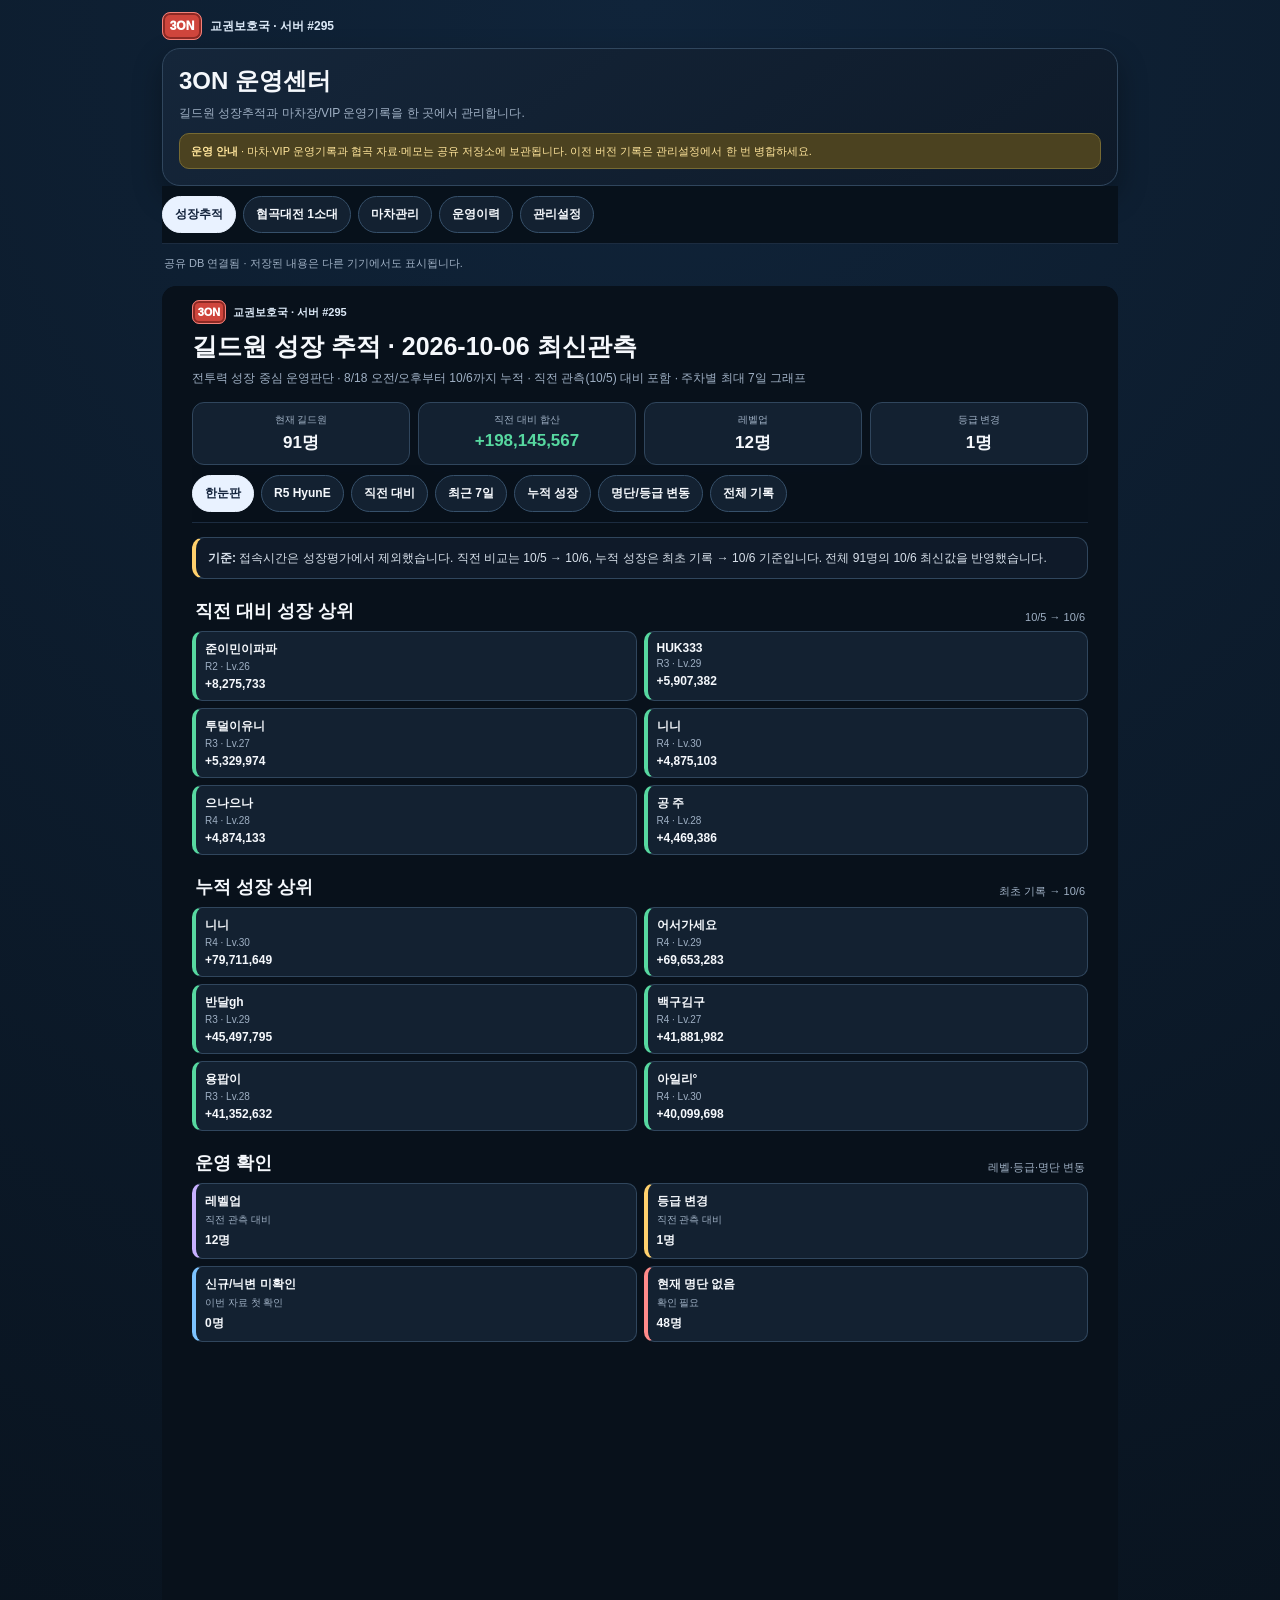
==== index_2026-10-07.html @ 5c61237a "Prepare 2026-10-07 growth update and carriage UI fixes" ====
<!doctype html>
<html lang="ko">
<head>
<meta charset="utf-8">
<meta name="viewport" content="width=device-width,initial-scale=1,viewport-fit=cover">
<title>#295서버 3ON 교권보호국 · 3ON 운영센터</title>
<style>
:root{--bg:#08111b;--panel:#132131;--panel2:#1b2c3f;--line:#30465d;--text:#f5f8fc;--muted:#9fb0c4;--green:#57d8a0;--blue:#7cc3ff;--red:#ff8a8a;--yellow:#ffd06d;--purple:#c7b0ff;--orange:#ffad66}
*{box-sizing:border-box}html{scroll-behavior:smooth}body{margin:0;background:radial-gradient(circle at top,#10243a 0,#08111b 42%,#06101a 100%);color:var(--text);font-family:-apple-system,BlinkMacSystemFont,"Noto Sans KR","Malgun Gothic",sans-serif}button,input,select,textarea{font:inherit}.wrap{max-width:980px;margin:0 auto;padding:12px 12px 80px}.brand{display:flex;align-items:center;gap:8px;color:#dce9f7;font-size:12px;margin-bottom:8px}.logo{display:grid;place-items:center;width:40px;height:28px;border-radius:8px;background:#cf453c;border:1px solid #f38179;box-shadow:inset 0 0 0 2px #8d2924;color:#fff;font-weight:1000}.hero{border:1px solid var(--line);background:linear-gradient(145deg,#15263a,#0e1a29);border-radius:18px;padding:16px;box-shadow:0 12px 30px #0005}.hero h1{margin:0;font-size:24px}.hero p{margin:7px 0 0;color:var(--muted);font-size:12px;line-height:1.55}.proto{margin-top:10px;background:#4b4220;color:#ffe59b;border:1px solid #766a33;border-radius:10px;padding:9px 11px;font-size:11px;line-height:1.5}.tabs{position:sticky;top:0;z-index:30;display:flex;gap:7px;overflow:auto;padding:10px 0;background:rgba(8,17,27,.95);backdrop-filter:blur(8px);border-bottom:1px solid #1c2c40}.tabs button{flex:0 0 auto;border:1px solid #36506a;background:var(--panel);color:var(--text);border-radius:999px;padding:9px 12px;font-weight:900;font-size:12px}.tabs button.active{background:#e9f2ff;color:#102039;border-color:#e9f2ff}.page{display:none}.page.active{display:block}.kpis{display:grid;grid-template-columns:repeat(4,1fr);gap:8px;margin:14px 0}.kpi{background:var(--panel);border:1px solid var(--line);border-radius:13px;padding:11px;text-align:center}.kpi span{display:block;color:var(--muted);font-size:10px}.kpi b{display:block;margin-top:4px;font-size:17px}.card{background:var(--panel);border:1px solid var(--line);border-radius:14px;padding:13px;margin:10px 0}.card h2,.card h3{margin:0}.card h2{font-size:18px}.card h3{font-size:14px}.sub{color:var(--muted);font-size:11px;margin-top:5px;line-height:1.5}.split{display:grid;grid-template-columns:1.2fr .8fr;gap:10px}.today{border-color:#5e7690;background:linear-gradient(145deg,#172a40,#101c2a)}.today-grid{display:grid;grid-template-columns:1fr 1fr;gap:8px;margin-top:12px}.today-box{background:#0e1927;border:1px solid #294158;border-radius:12px;padding:11px}.today-box span{display:block;color:var(--muted);font-size:10px}.today-box b{display:block;margin-top:4px;font-size:18px}.nextline{margin-top:10px;color:#cfe1f4;font-size:12px}.week-head{display:flex;justify-content:space-between;gap:8px;align-items:center}.week-head button,.smallbtn{border:1px solid #3b5874;background:#112234;color:#dceafa;border-radius:9px;padding:7px 9px;font-size:11px;font-weight:800}.days{display:grid;grid-template-columns:repeat(7,1fr);gap:6px;margin-top:10px}.day{background:#101c2a;border:1px solid #294158;border-radius:10px;padding:8px 4px;text-align:center;min-height:70px}.day .dow{font-size:10px;color:var(--muted)}.day .date{font-size:11px;font-weight:900;margin-top:3px}.day .state{font-size:9px;margin-top:7px;line-height:1.35}.day.done{border-color:#2c6a52;background:#11271f}.day.todaymark{outline:2px solid #5e8ab4}.day.missing{border-color:#6a5b2c}.pill{display:inline-block;border-radius:999px;padding:4px 7px;font-size:9px;font-weight:900;background:#28415b;color:#cde6ff}.pill.good{background:#17362a;color:#8ef0c1}.pill.warn{background:#4b4220;color:#ffe59b}.pill.bad{background:#432023;color:#ffaeae}.formgrid{display:grid;grid-template-columns:repeat(2,1fr);gap:8px;margin-top:11px}.field{display:grid;gap:5px}.field label{font-size:10px;color:var(--muted)}.field input,.field select,.field textarea{width:100%;background:#0e1927;border:1px solid #35506a;color:var(--text);border-radius:9px;padding:9px 10px;outline:none}.field textarea{min-height:76px;resize:vertical}.full{grid-column:1/-1}.modebar{display:flex;gap:7px;flex-wrap:wrap}.modebar button{border:1px solid #3b5874;background:#112234;color:#dceafa;border-radius:999px;padding:8px 10px;font-size:11px;font-weight:800}.modebar button.active{background:#dbeeff;color:#0d2136;border-color:#dbeeff}.preview{background:#0f1a29;border:1px solid var(--line);border-radius:11px;padding:10px;margin-top:10px;font-size:11px;line-height:1.6}.actions{display:flex;gap:7px;flex-wrap:wrap;margin-top:10px}.btn{border:0;border-radius:10px;padding:10px 12px;font-weight:900;font-size:12px;cursor:pointer}.btn.primary{background:#dbeeff;color:#0d2136}.btn.green{background:#2f795d;color:#fff}.btn.warn{background:#795f2f;color:#fff}.btn.danger{background:#7d3737;color:#fff}.btn.ghost{background:#182b3d;color:#dceafa;border:1px solid #35506a}.rotations{display:grid;grid-template-columns:1fr 1fr;gap:10px}.route{display:flex;gap:6px;flex-wrap:wrap;margin-top:9px}.route span{background:#1a2c40;border:1px solid #35506a;border-radius:999px;padding:6px 8px;font-size:10px}.route span.now{background:#dbeeff;color:#0d2136;border-color:#dbeeff;font-weight:900}.route span.insert{border-style:dashed;color:#ffe4a8}.toolbar{display:grid;grid-template-columns:1fr 150px;gap:8px;margin:10px 0}.toolbar input,.toolbar select{width:100%;background:var(--panel);border:1px solid #3b5874;color:var(--text);border-radius:10px;padding:10px 11px;outline:none}.member-list{display:grid;grid-template-columns:repeat(2,1fr);gap:8px}.member{background:var(--panel);border:1px solid var(--line);border-radius:12px;padding:10px;cursor:pointer}.member:hover{border-color:#5a7999}.member-top{display:flex;justify-content:space-between;gap:6px}.member strong{font-size:13px}.member .meta{color:var(--muted);font-size:10px;margin-top:3px}.member .power{font-size:12px;margin-top:7px}.delta.pos{color:var(--green)}.delta.neg{color:var(--red)}.delta.zero{color:var(--yellow)}table{width:100%;border-collapse:collapse;font-size:11px}th,td{padding:9px 7px;border-bottom:1px solid #263c52;text-align:left;vertical-align:top}th{color:#aebfd0;font-size:10px;position:sticky;top:48px;background:#132131}.scroll{overflow:auto}.status-empty{text-align:center;color:var(--muted);padding:26px 10px;font-size:11px}.person-card{display:none}.person-card.show{display:block}.danger-zone{border-color:#6b3b3b}.notice{background:#0f1a29;border-left:4px solid var(--blue);border-radius:10px;padding:10px 12px;font-size:11px;line-height:1.55;color:#d8e1eb}.modal{position:fixed;inset:0;background:#02060bd9;display:none;align-items:center;justify-content:center;padding:16px;z-index:100}.modal.show{display:flex}.modal-card{width:min(520px,100%);background:#132131;border:1px solid #45627d;border-radius:16px;padding:15px;max-height:85vh;overflow:auto}.modal h3{margin:0}.vipresults{display:grid;gap:6px;margin-top:8px}.viprow{display:flex;justify-content:space-between;align-items:center;gap:8px;background:#0e1927;border:1px solid #2d445c;border-radius:10px;padding:8px}.viprow b{font-size:12px}.viprow span{font-size:10px;color:var(--muted)}.login{position:fixed;inset:0;background:#07101be8;display:flex;align-items:center;justify-content:center;padding:16px;z-index:200}.login.hide{display:none}.login-card{width:min(430px,100%);background:#132131;border:1px solid #46637e;border-radius:18px;padding:18px;box-shadow:0 20px 60px #0008}.login-card h2{margin:0 0 6px}.login-card p{margin:0 0 12px;color:var(--muted);font-size:11px;line-height:1.5}.login-card input{width:100%;background:#0e1927;border:1px solid #35506a;color:#fff;border-radius:10px;padding:11px}.loginerr{color:#ff9e9e;font-size:10px;min-height:16px;margin-top:6px}
@media(max-width:700px){.split,.rotations{grid-template-columns:1fr}.split{width:100%;min-width:0}.split>.card{width:100%;min-width:0;max-width:100%}.kpis{grid-template-columns:repeat(2,1fr)}.today-grid,.formgrid{grid-template-columns:1fr}.full{grid-column:auto}.days{width:100%;max-width:100%;min-width:0;grid-template-columns:repeat(7,64px);overflow-x:auto;overflow-y:hidden;-webkit-overflow-scrolling:touch}.member-list{grid-template-columns:1fr}.toolbar{grid-template-columns:1fr}.hero h1{font-size:21px}th{top:48px}}

/* 운영이력 모바일 가독성 개선 */
#history .history-scroll{overflow-x:auto;-webkit-overflow-scrolling:touch;width:100%;}
#history .history-table{min-width:760px;table-layout:auto;}
#history .history-table th,#history .history-table td{white-space:normal;word-break:keep-all;overflow-wrap:anywhere;}
#history .history-table th:nth-child(1){min-width:92px}
#history .history-table th:nth-child(2){min-width:92px}
#history .history-table th:nth-child(3){min-width:74px}
#history .history-table th:nth-child(4){min-width:90px}
#history .history-table th:nth-child(5),#history .history-table th:nth-child(6){min-width:145px}
#history .history-table th:nth-child(7){min-width:90px}
#history .history-table th:nth-child(8){min-width:58px}
@media (max-width:1000px){
  #history .week-head{display:grid;grid-template-columns:1fr;align-items:stretch;}
  #history .week-head select{width:100%;margin-top:10px;}
  #history .history-scroll{overflow:visible;}
  #history .history-table{min-width:0;width:100%;display:block;}
  #history .history-table thead{display:none;}
  #history .history-table tbody{display:grid;gap:10px;}
  #history .history-table tr{display:block;background:#0e1927;border:1px solid #294158;border-radius:12px;padding:10px 11px;box-shadow:0 4px 14px #0002;}
  #history .history-table td{display:grid;grid-template-columns:118px minmax(0,1fr);gap:10px;width:100%;min-width:0;padding:7px 0;border:0;border-bottom:1px solid #20364b;font-size:11px;line-height:1.5;white-space:normal;word-break:break-word;overflow-wrap:anywhere;}
  #history .history-table td>*{min-width:0;max-width:100%;}
  #history .history-table td:last-child{border-bottom:0;padding-bottom:0;}
  #history .history-table td::before{content:attr(data-label);color:#8fa6bb;font-size:10px;font-weight:800;}
  #history .history-table td[data-label=""]::before{display:none;}
  #history .history-table td[data-label=""]{display:flex;justify-content:flex-end;padding-top:9px;}
  #history .history-table .status-empty{display:block!important;text-align:center;padding:22px 8px;border:0;}
  #history .history-table .status-empty::before{display:none;}
  #history .history-table .smallbtn{min-width:64px;}
  #history .card{overflow:hidden;}
  #history .history-scroll{max-width:100%;}
  #history .history-table tbody,#history .history-table tr,#history .history-table td{max-width:100%;}
}
@media (max-width:430px){
  #history .history-table tr{padding:9px 10px;}
  #history .history-table td{grid-template-columns:94px minmax(0,1fr);gap:8px;font-size:10.5px;}
  #history .history-table td::before{font-size:9.5px;}
}

</style>

<style>
.growth-frame-wrap{width:100%;margin-top:8px;overflow:hidden;border-radius:14px}
#growthFrame{display:block;width:100%;height:1200px;border:0;background:#08111b;border-radius:14px}
.login-actions{display:grid;grid-template-columns:1fr 1fr;gap:8px;margin-top:10px}
@media (max-width:560px){
  .growth-frame-wrap{border-radius:0}
  #growthFrame{border-radius:0}
}
</style>


<style>
.viprow .vip-count{
  flex:0 0 auto;
  min-width:64px;
  text-align:center;
  border-radius:999px;
  padding:6px 8px;
  background:#2a3f55;
  border:1px solid #45617b;
  color:#eef6ff;
  font-size:11px;
  font-weight:1000;
}
.viprow .vip-count.zero{
  background:#17362a;
  border-color:#2d6b52;
  color:#9ff1c6;
}
.viprow .vip-main{min-width:0;flex:1}
.viprow .vip-actions{display:flex;align-items:center;gap:7px;flex:0 0 auto}
</style>


<style>
#exitToast{position:fixed;left:50%;bottom:28px;transform:translate(-50%,18px);z-index:9999;max-width:min(92vw,520px);padding:12px 16px;border-radius:12px;background:rgba(20,31,45,.96);border:1px solid #55718c;color:#fff;font-size:13px;font-weight:800;line-height:1.45;text-align:center;box-shadow:0 12px 38px #0008;opacity:0;pointer-events:none;transition:opacity .16s ease,transform .16s ease}
#exitToast.show{opacity:1;transform:translate(-50%,0)}
</style>
<style>.split{grid-template-columns:minmax(0,1fr)}.split>.card{min-width:0;width:100%}.field{min-width:0}.vip-main b{overflow-wrap:anywhere}.viprow{min-width:0}.day .state{overflow-wrap:anywhere}</style><style>#appNotice{display:none;position:fixed;left:50%;bottom:20px;transform:translateX(-50%);width:min(92vw,520px);z-index:250;background:#172a40;box-shadow:0 8px 30px #0009}#appNotice.show{display:block}#appNotice .actions{justify-content:flex-end}#confirmModal{z-index:240}#confirmMessage{white-space:pre-wrap;overflow-wrap:anywhere;line-height:1.6}</style><style>#canyon [hidden],#canyonDataModal [hidden]{display:none!important}
.canyon-toolbar{max-width:300px;margin:16px 0}.canyon-line{display:grid;grid-template-columns:58px minmax(0,1fr) 125px 55px;gap:10px;align-items:center;min-width:0}.canyon-head{color:var(--muted);font-size:11px;padding:10px}.canyon-entry{background:#0e1927;border:1px solid #294158;border-radius:11px;margin:7px 0;overflow:hidden}.canyon-entry .canyon-line{padding:12px 10px;font-size:13px}.canyon-rank{font-size:11px;font-weight:800;white-space:nowrap}.canyon-name{font-weight:900;overflow-wrap:anywhere;line-height:1.4}.canyon-power{text-align:right;font-variant-numeric:tabular-nums;white-space:nowrap;font-weight:800}.canyon-head span:nth-child(3){text-align:right}.canyon-memo{padding:10px 12px;border-top:1px solid #294158;color:#d8e1eb;white-space:pre-wrap;overflow-wrap:anywhere;font-size:12px;line-height:1.6}.canyon-empty{padding:35px 12px;text-align:center;color:var(--muted);line-height:1.8;font-size:13px}.canyon-entry .smallbtn{min-height:36px;padding:7px 8px}.canyon-gold{color:#ffd06d}.canyon-silver{color:#d4dfec}.canyon-bronze{color:#d8ad86}#canyon>details summary{font-size:13px;font-weight:800;cursor:pointer}#canyonMemoModal,#canyonDataModal{z-index:180}#canyonMemoInput{max-height:45vh}#canyonWarning{margin:10px 0}
@media(max-width:430px){.canyon-line{grid-template-columns:36px minmax(0,1fr) 98px 44px;gap:6px}.canyon-entry .canyon-line{padding:10px 7px;font-size:11px}.canyon-head{padding:8px 7px;font-size:10px}.canyon-rank{font-size:10px}.canyon-entry .smallbtn{font-size:10px;padding:6px}.canyon-memo{font-size:11px}.canyon-rank .medal{display:none}}
</style></head>
<body>
<div class="login hide" id="loginGate">
  <div class="login-card">
    <div class="brand"><span class="logo">3ON</span><b>관리설정</b></div>
    <h2>관리자 확인</h2>
    <p>기존 관리자 비밀번호를 입력하세요</p>
    <input id="pw" type="password" placeholder="비밀번호">
    <div class="loginerr" id="loginerr"></div>
    <div class="login-actions">
      <button class="btn primary" id="loginBtn">관리설정 열기</button>
      <button class="btn ghost" id="loginCancel">취소</button>
    </div>
  </div>
</div>
<div id="exitToast" role="status" aria-live="polite">마지막 페이지 입니다. 한번 더 취소버튼을 누르면 종료됩니다</div>
<div class="wrap">
<div class="brand"><span class="logo">3ON</span><b>교권보호국 · 서버 #295</b></div>
<div class="hero"><h1>3ON 운영센터</h1><p>길드원 성장추적과 마차장/VIP 운영기록을 한 곳에서 관리합니다.</p><div class="proto"><b>운영 안내</b> · 마차·VIP 운영기록과 협곡 자료·메모는 공유 저장소에 보관됩니다. 이전 버전 기록은 관리설정에서 한 번 병합하세요.</div></div>
<div class="tabs"><button class="active" data-tab="growth">성장추적</button><button data-tab="canyon">협곡대전 1소대</button><button data-tab="carriage">마차관리</button><button data-tab="history">운영이력</button><button data-tab="settings">관리설정</button></div>
<section class="page" id="carriage">
<div class="kpis" id="mainKpis"></div>
<div class="split">
  <div class="card today"><h2>오늘의 마차 운영</h2><div class="sub" id="todaySub"></div><div class="today-grid"><div class="today-box next-leader-box"><span>추천 마차장</span><b id="recommendedLeader">-</b></div><div class="today-box"><span>오늘 VIP</span><b id="todayVip">미지정</b></div></div><div class="nextline" id="nextLine"></div></div>
  <div class="card"><div class="week-head"><div><h3>이번 주 7회 현황</h3><div class="sub" id="weekRange"></div></div><span class="pill" id="weekCount">0 / 7</span></div><div class="days" id="weekDays"></div></div>
</div>
<div class="card"><h2>마차 운행 등록</h2><div class="sub">기본 로테이션은 지정 순서대로 진행하며, 중간투입은 기본 순번을 넘기지 않습니다.</div><div class="modebar" style="margin-top:10px"><button class="active" data-mode="base">기본 로테이션</button><button data-mode="insert">중간 투입</button></div><div class="formgrid"><div class="field"><label>운행일</label><input id="runDate" type="date"></div><div class="field"><label>마차장</label><select id="leaderSelect"></select></div><div class="field"><label>VIP 탑승객</label><input id="vipDisplay" readonly placeholder="VIP를 선택하세요"></div><div class="field"><label>&nbsp;</label><button class="btn ghost" id="pickVipBtn">길드원에서 VIP 선택</button></div><div class="field full"><label>비고</label><textarea id="memo" placeholder="필요할 때만 작성"></textarea></div></div><div class="preview" id="savePreview"></div><div class="actions"><button class="btn green" id="saveRun">운행 완료 저장</button><button class="btn ghost" id="clearForm">입력 초기화</button></div></div>
<div class="rotations"><div class="card"><h3>기본 로테이션</h3><div class="sub">주차가 바뀌어도 기본 순서는 계속 이어집니다.</div><div class="route" id="baseRoute"></div></div><div class="card"><h3>중간투입 후보</h3><div class="sub">필요할 때 기본 순번 사이에 넣어 사용합니다.</div><div class="route" id="insertRoute"></div></div></div>
<div class="card person-card" id="selectedMemberCard"></div>
</section>
<section class="page" id="canyon">
  <div class="card">
    <h2>협곡대전 1소대</h2>
    <div class="sub">목요일 1소대 자료의 투력으로 순위를 표시합니다. 메모는 주차가 바뀌어도 유지됩니다.</div>
    <div class="canyon-toolbar field"><label for="canyonWeek">목요일 자료</label><select id="canyonWeek"></select></div>
    <div class="notice" id="canyonWarning" hidden></div>
    <div class="notice" id="canyonExample" hidden>예시 데이터 · 기능 검수 전용 · 실제 1소대 자료가 아닙니다.</div>
    <div class="canyon-head canyon-line" aria-hidden="true"><span>순위</span><span>닉네임</span><span>투력</span><span>메모</span></div>
    <div id="canyonRows" aria-live="polite"></div>
    <div class="sub">주차별 투력과 길드원 메모는 따로 저장되어 자료를 업데이트해도 메모가 유지됩니다. 다른 기기에서도 같은 자료를 확인할 수 있습니다.</div>
  </div>
  <details class="card"><summary>1소대 자료 관리</summary>
    <div class="sub">스크린샷에서 확인한 닉네임·투력만 등록합니다. 일반 성장추적 투력은 가져오지 않습니다. 자료 등록과 메모 변경에는 관리자 인증이 필요합니다.</div>
    <div class="actions"><button class="btn ghost" id="canyonAddWeek">목요일 자료 등록</button><button class="btn ghost" id="canyonExportPower">주차 자료 백업</button><button class="btn ghost" id="canyonExportMemos">메모 백업</button><button class="btn ghost" id="canyonImport">백업 병합</button></div>
    <div class="actions"><button class="smallbtn" id="canyonRestorePower">직전 주차 자료 복구</button><button class="smallbtn" id="canyonRestoreMemos">직전 메모 복구</button></div>
    <div class="sub">변경 전 자료는 자동 백업합니다. 기존 마차/VIP 저장자료는 변경하지 않습니다.</div>
  </details>
</section>
<div id="canyonMemoModal" class="modal" role="dialog" aria-modal="true" aria-labelledby="canyonMemoTitle"><div class="modal-card">
  <h3 id="canyonMemoTitle">길드원 메모</h3><div class="field" style="margin-top:12px"><label for="canyonMemoInput">메모 · 모든 주차에 공통으로 표시</label><textarea id="canyonMemoInput" maxlength="10000" rows="6"></textarea></div>
  <div class="sub">빈 내용으로 확인하면 메모를 삭제합니다.</div><div class="login-actions"><button class="btn ghost" id="canyonMemoCancel">취소</button><button class="btn primary" id="canyonMemoSave">확인</button></div>
</div></div>
<div id="canyonDataModal" class="modal" role="dialog" aria-modal="true" aria-labelledby="canyonDataTitle"><div class="modal-card">
  <h3 id="canyonDataTitle">목요일 자료 등록</h3>
  <div id="canyonWeekFields" class="field" style="margin-top:12px"><label for="canyonDate">자료 날짜 · 목요일</label><input id="canyonDate" type="date"><label for="canyonPowerInput">한 줄에 닉네임 | 투력</label><textarea id="canyonPowerInput" rows="8" placeholder="스크린샷에서 확인한 자료를 입력하세요"></textarea><div class="sub">투력의 쉼표는 허용합니다. 닉네임은 확인된 변경정보만 연결하며, 미등록 닉네임은 별도 인물로 보존합니다.</div></div>
  <div id="canyonBackupFields" class="field" style="margin-top:12px" hidden><label for="canyonRestoreMode">복구 방식</label><select id="canyonRestoreMode"><option value="merge">병합 · 기존 자료 보존</option><option value="replace">전체 복구 · 이 백업의 해당 자료로 교체</option></select><label for="canyonBackupInput">백업 JSON 내용을 붙여 넣으세요</label><textarea id="canyonBackupInput" rows="10"></textarea><div class="sub">병합은 기존 주차와 충돌하면 저장하지 않습니다. 메모는 더 최근 수정본만 적용합니다. 전체 복구는 주차 또는 메모 중 선택한 백업 종류만 교체하며 변경 전 자료를 자동 백업합니다.</div></div>
  <div class="login-actions"><button class="btn ghost" id="canyonDataCancel">취소</button><button class="btn primary" id="canyonDataSave">확인</button></div>
</div></div>

<div class="sub" id="sharedGlobalStatus" role="status" style="padding:6px 2px;overflow-wrap:anywhere">공유 자료 연결 중</div><section class="page active" id="growth">
  <div class="growth-frame-wrap">
    <iframe id="growthFrame" title="3ON 길드원 성장추적"></iframe>
    <script type="text/plain" id="growthPayload">[base64]/[base64]/[base64]/[base64]/[base64]/[base64]/[base64]/[base64]/[base64]/J3Bvcyc6dGQ8MD8nbmVnJzonemVybyd9Ij4ke3NpZ25lZCh0ZCl9PC9iPjwvZGl2PjxkaXY+PHNwYW4+7LWc6re8IDfsnbwg7ISx7J6lPC9zcGFuPjxiIGNsYXNzPSIke3I3PjA/J3Bvcyc6cjc8MD8nbmVnJzonemVybyd9Ij4ke3NpZ25lZChyNyl9PC9iPjwvZGl2PjxkaXY+PHNwYW4+6rSA7LihIOuIhOyggSDshLHsnqU8L3NwYW4+PGIgY2xhc3M9IiR7Y3VtPjA/J3Bvcyc6Y3VtPDA/J25lZyc6J3plcm8nfSI+JHtzaWduZWQoY3VtKX08L2I+PC9kaXY+PGRpdj48c3Bhbj7snbztj4nqt6Ag7ISx7J6lPC9zcGFuPjxiIGNsYXNzPSIke2F2PjA/J3Bvcyc6YXY8MD8nbmVnJzonemVybyd9Ij4ke3NpZ25lZChhdil9PC9iPjwvZGl2PjxkaXY+PHNwYW4+66CI67KoIOuzgO2ZlDwvc3Bhbj48Yj4ke20ucHJldkxldmVsPT1udWxsPyfssqsg6riw66GdJzpsZXZlbENoYW5nZShtKT09PTA/[base64]/[base64]/[base64]/[base64]/Py0xZTE4KTtpZihtb2RlPT09J2N1bURlc2MnKXJldHVybihjdW11bGF0aXZlKGIpPz8tMWUxOCktKGN1bXVsYXRpdmUoYSk/[base64]/bS5pc05ldzptLnJhbms9PT1hY3RpdmUpKSYmbS5kaXNwbGF5TmFtZS50b0xvd2VyQ2FzZSgpLmluY2x1ZGVzKHEpKTthcnI9c29ydE1lbWJlcnMoYXJyLG1vZGUpOyQoJyNhbGxMaXN0JykuaW5uZXJIVE1MPWFyci5sZW5ndGg/[base64]/[base64]</script>
  </div>
</section>
<section class="page" id="history"><div class="card"><div class="week-head"><div><button class="smallbtn" id="historyBackBtn" style="margin-bottom:8px">← 이전 화면</button><h2>주차별 운영이력</h2><div class="sub">월요일 00:00 기준으로 새 주차가 자동 표시되며 과거 기록은 삭제하지 않습니다.</div></div><select id="weekSelect" style="background:#0e1927;color:#fff;border:1px solid #35506a;border-radius:9px;padding:8px"></select></div><div class="scroll history-scroll" style="margin-top:10px"><table class="history-table"><thead><tr><th>날짜</th><th>마차장</th><th>구분</th><th>VIP</th><th>마차장 당시 성장정보</th><th>VIP 당시 성장정보</th><th>비고</th><th></th></tr></thead><tbody id="historyBody"></tbody></table></div></div></section>
<section class="page" id="settings"><div class="card"><h2>공유 저장소</h2><div class="notice" id="sharedStatus" role="status">공유 자료 연결 중</div><p class="sub" id="sharedAuth">공유 자료 수정 시 관리자 비밀번호 인증이 필요합니다.</p><div class="actions"><button class="btn ghost" id="sharedReload">최신 자료 불러오기</button><button class="btn ghost" id="sharedLogout">관리자 인증 해제</button></div><p class="sub">성장추적·협곡 자료를 새 HTML로 업데이트해도 DB에 저장한 운영기록·VIP 기초값·메모는 유지됩니다. 관리설정에서 비밀번호를 인증하면 모든 관리 기능을 사용할 수 있습니다. 비밀번호는 서버에서 확인하며 인증은 브라우저 세션에 보관되어 발급 1시간 후 만료됩니다. 저장 실패 시 입력 내용은 유지됩니다.</p><div class="actions"><button class="btn ghost" id="sharedMigrate">이 브라우저의 기존 자료 병합</button><button class="btn ghost" id="sharedExport">현재 공유 자료 백업 다운로드</button></div><div class="field" style="margin-top:10px"><label for="sharedImportFile">공유 저장소 백업 파일 병합</label><input type="file" id="sharedImportFile" accept=".json,application/json"></div><p class="sub">이전 버전에서 기록한 브라우저마다 한 번씩 기존 자료를 병합하세요. 이 기기 원본을 먼저 백업하고 DB의 충돌 값은 유지합니다. 다른 기기에서 삭제했던 과거 기록이 있으면 병합 전에 확인하세요. 파일로 열었던 HTML의 자료는 해당 파일에서 백업하여 기존 복구 기능으로 가져오세요.</p><div class="formgrid"><div class="field"><label>DB 자동 백업 자료</label><select id="sharedBackupKind"><option value="carriage">마차·VIP 운영기록</option><option value="power">협곡 주차별 투력</option><option value="memos">협곡 공통 메모</option></select></div><div class="field"><label>복구 시점</label><select id="sharedBackupSelect"></select></div></div><div class="actions"><button class="btn ghost" id="sharedLoadBackups">DB 자동 백업 불러오기</button><button class="btn ghost" id="sharedRestore">선택한 DB 백업 복구</button></div><p class="sub">각 변경 직전의 DB 자료를 자동 보존합니다. 복구에도 두 번의 확인이 필요하며, 복구 전 자료도 백업합니다.</p></div><div class="card"><h2>VIP 이식·운영자료 백업</h2><div class="sub">원본 VIP 기록 기준 2026-09-22 · 추출 2026-10-07. 999회 이상은 모두 999회로 반영했습니다. 어서가세요 1000회도 999회로 반영했습니다. 신규 운행은 이 기초값에 누적됩니다. 이미 저장된 기초값은 덮어쓰지 않습니다.</div><div class="notice" id="vipAuditStatus" style="margin-top:10px"></div><div id="vipConflictList"></div><details style="margin-top:10px"><summary>닉네임 연결·미확인 자료</summary><p class="sub" id="vipIdentityPending"></p><p class="sub" id="vipNoSource"></p></details><div class="actions"><button class="btn ghost" id="exportOperations">운영자료 백업 다운로드</button><button class="btn ghost" id="exportAutoBackups">자동 백업 모음 다운로드</button></div><div class="formgrid"><div class="field"><label>이 브라우저의 자동 백업</label><select id="autoBackupSelect"></select></div><div class="field"><label>&nbsp;</label><button class="btn ghost" id="restoreAutoBackup">선택한 자동 백업 복구</button></div></div><div class="formgrid"><div class="field"><label>복구 방식</label><select id="restoreMode"><option value="merge">병합 · 현재 기록 우선</option><option value="replace">전체 복구 · 선택한 백업 기준</option></select></div><div class="field"><label>운영자료 백업 JSON 선택</label><input type="file" id="restoreOperations" accept=".json,application/json"></div></div><div class="sub">이전 HTML 자료는 백업 후 여기서 공유 DB로 병합할 수 있습니다. 아래 자동 백업 목록은 이전 버전의 이 브라우저 백업이며, 새 변경의 자동 백업은 위 공유 저장소에서 확인하세요. 병합은 동일 ID 또는 같은 날짜 충돌 시 현재 기록을 유지하며 확인자료를 내려받습니다. 자동 백업 모음 안의 raw JSON은 각 백업으로 복구할 수 있습니다.</div></div><div class="card"><h2>로테이션 기준 설정</h2><div class="sub">실제 운영 시작 시 현재 기본 순번을 어디서부터 이어갈지 지정할 수 있습니다.</div><div class="formgrid"><div class="field"><label>현재 기본 순번</label><select id="pointerSelect"></select></div><div class="field"><label>&nbsp;</label><button class="btn primary" id="applyPointer">순번 적용</button></div></div></div><div class="card danger-zone"><h2>기록 초기화</h2><div class="sub">월요일 주간 전환은 기록 삭제가 아니라 새 주차 표시입니다. 아래 버튼은 관리자가 원할 때만 사용하는 수동 초기화입니다.</div><div class="actions"><button class="btn warn" id="resetWeek">이번 주 기록 초기화</button><button class="btn danger" id="resetAll">전체 마차기록 초기화</button></div></div></section>
</div>
<div class="modal" id="vipModal"><div class="modal-card"><div class="week-head"><div><h3>VIP 선택</h3><div class="sub">현재 길드원만 표시 · VIP 누적횟수 오름차순 → 성당 레벨 내림차순 → 전투력 내림차순</div></div><button class="smallbtn" id="closeVip">닫기</button></div><input id="vipSearch" placeholder="닉네임 검색" style="width:100%;margin-top:10px;background:#0e1927;border:1px solid #35506a;color:#fff;border-radius:9px;padding:9px"><div class="vipresults" id="vipResults"></div></div></div>
<div id="appNotice" class="notice" role="alert"><div id="appNoticeText"></div><div class="actions"><button class="smallbtn" id="noticeClose">확인</button></div></div><div id="confirmModal" class="modal" role="dialog" aria-modal="true" aria-labelledby="confirmHeading"><div class="modal-card"><h3 id="confirmHeading">운영자료 변경 확인</h3><p id="confirmMessage"></p><div class="login-actions"><button class="btn ghost" id="confirmNo">취소</button><button class="btn primary" id="confirmYes">확인</button></div></div></div>
<script>
const GROWTH={"date":"2026-10-07","guildTag":"3ON","guildName":"교권보호국","server":"#295","guildCount":91,"members":[{"name":"HyunE","displayName":"HyunE","rank":"R5","level":29,"power":47195591,"history":[{"label":"8/18 오전","date":"2026-08-18","slot":"am","power":33152471},{"label":"8/18 오후","date":"2026-08-18","slot":"pm","power":33126782},{"label":"8/19","date":"2026-08-19","slot":"day","power":33578146},{"label":"8/20","date":"2026-08-20","slot":"day","power":34552474},{"label":"8/21","date":"2026-08-21","slot":"day","power":36360340},{"label":"8/22","date":"2026-08-22","slot":"day","power":36431983},{"label":"8/23","date":"2026-08-23","slot":"day","power":38274059},{"label":"8/24","date":"2026-08-24","slot":"day","power":38426724},{"label":"8/25","date":"2026-08-25","slot":"day","power":39071269},{"label":"8/26","date":"2026-08-26","slot":"day","power":40766105},{"label":"8/27","date":"2026-08-27","slot":"day","power":40417652},{"label":"8/29","date":"2026-08-29","slot":"day","power":39190406},{"label":"8/30","date":"2026-08-30","slot":"day","power":35189617},{"label":"8/31","date":"2026-08-31","slot":"day","power":36534044},{"label":"9/1","date":"2026-09-01","slot":"day","power":39380306},{"label":"9/2","date":"2026-09-02","slot":"day","power":41525374},{"label":"9/3","date":"2026-09-03","slot":"day","power":43637060},{"label":"9/4 오전","date":"2026-09-04","slot":"day","power":44817664},{"label":"9/4 밤","date":"2026-09-04","slot":"pm","power":50742100},{"label":"9/6","date":"2026-09-06","slot":"day","power":42442169},{"label":"9/7","date":"2026-09-08","slot":"day","power":45084822},{"label":"9/8","date":"2026-09-08","slot":"day","power":47136874},{"label":"9/9","date":"2026-09-09","slot":"day","power":48993351},{"label":"9/10","date":"2026-09-10","slot":"day","power":50254918},{"label":"9/10 밤","date":"2026-09-10","slot":"pm","power":51582537},{"label":"9/11","date":"2026-09-11","slot":"day","power":51967951},{"label":"9/12","date":"2026-09-12","slot":"day","power":43983744},{"label":"9/13","date":"2026-09-13","slot":"day","power":49414615},{"label":"9/14","date":"2026-09-14","slot":"day","power":51923432},{"label":"9/15","date":"2026-09-15","slot":"day","power":53202997},{"label":"9/18","date":"2026-09-18","slot":"day","power":56202882},{"label":"9/19","date":"2026-09-19","slot":"day","power":57269943},{"label":"9/20","date":"2026-09-20","slot":"day","power":49803622},{"label":"9/21","date":"2026-09-21","slot":"day","power":54168595},{"label":"9/22","date":"2026-09-22","slot":"day","power":56647546},{"label":"9/23","date":"2026-09-23","slot":"day","power":58715621},{"label":"9/24","date":"2026-09-24","slot":"am","power":60563491},{"label":"9/25","date":"2026-09-25","slot":"day","power":62551463},{"label":"9/26","date":"2026-09-26","slot":"day","power":60604226},{"label":"9/27","date":"2026-09-27","slot":"day","power":34597545},{"label":"9/28","date":"2026-09-28","slot":"day","power":36778520},{"label":"9/29","date":"2026-09-29","slot":"day","power":40222357},{"label":"9/30","date":"2026-09-30","slot":"day","power":43045569},{"label":"9/30 밤","date":"2026-09-30","slot":"pm","power":42879179},{"label":"10/1","date":"2026-10-01","slot":"day","power":45704662},{"label":"10/3","date":"2026-10-03","slot":"day","power":39840374},{"label":"10/4","date":"2026-10-04","slot":"day","power":42914652},{"label":"10/5","date":"2026-10-05","slot":"day","power":44393382},{"label":"10/6","date":"2026-10-06","slot":"day","power":45552669},{"label":"10/7","date":"2026-10-07","slot":"day","power":47195591}],"prevRank":"R5","prevLevel":29,"prevPower":45552669,"firstRank":"R5","firstLevel":25,"firstPower":33152471,"isNew":false,"profileHistory":[{"label":"8/18 오전","likes":473,"battle":378370,"tulip":67},{"label":"8/18 오후","likes":480,"battle":378370,"tulip":68},{"label":"8/19","likes":547,"battle":378370,"tulip":68},{"label":"8/20","likes":557,"battle":385232,"tulip":79},{"label":"8/21","likes":612,"battle":385232,"tulip":144},{"label":"8/22","likes":621,"battle":385232,"tulip":144},{"label":"8/23","likes":651,"battle":385232,"tulip":146},{"label":"8/24","likes":666,"battle":404477,"tulip":147},{"label":"8/25","likes":682,"battle":405322,"tulip":147},{"label":"8/26","likes":689,"battle":405322,"tulip":147},{"label":"8/27","likes":722,"battle":410258,"tulip":150},{"label":"8/29","likes":732,"battle":416974,"tulip":150},{"label":"8/30","likes":823,"battle":784981,"tulip":256},{"label":"8/31","likes":846,"battle":786860,"tulip":260},{"label":"9/1","likes":882,"battle":804060,"tulip":261},{"label":"9/2","likes":904,"battle":902828,"tulip":261},{"label":"9/3","likes":921,"battle":946073,"tulip":268},{"label":"9/4 오전","likes":936,"battle":947645,"tulip":271},{"label":"9/4 밤","likes":944,"battle":956393,"tulip":271},{"label":"9/6","likes":1034,"battle":2354254,"tulip":274},{"label":"9/7","likes":1056,"battle":2391005,"tulip":274},{"label":"9/8","likes":1072,"battle":2439152,"tulip":274},{"label":"9/9","likes":1090,"battle":2440944,"tulip":274},{"label":"9/10","likes":1117,"battle":2440944,"tulip":275},{"label":"9/10 밤","likes":1128,"battle":2440944,"tulip":276},{"label":"9/11","likes":1153,"battle":2441495,"tulip":276},{"label":"9/12","likes":1291,"battle":2713296,"tulip":310},{"label":"9/13","likes":1312,"battle":2735896,"tulip":310},{"label":"9/14","likes":1319,"battle":2743196,"tulip":311},{"label":"9/15","likes":1343,"battle":2743196,"tulip":323},{"label":"9/18","likes":1378,"battle":2743196,"tulip":324},{"label":"9/19","likes":1394,"battle":2748267,"tulip":325},{"label":"9/20","likes":1494,"battle":3599455,"tulip":325},{"label":"9/21","likes":1510,"battle":3646273,"tulip":328},{"label":"9/22","likes":1529,"battle":3670003,"tulip":328},{"label":"9/23","likes":1551,"battle":3674045,"tulip":328},{"label":"9/24","likes":1572,"battle":3674045,"tulip":328},{"label":"9/25","likes":1584,"battle":3674045,"tulip":330},{"label":"9/26","likes":1601,"battle":3686605,"tulip":336},{"label":"9/27","likes":1637,"battle":4355456,"tulip":339},{"label":"9/28","likes":1645,"battle":4461832,"tulip":340},{"label":"9/29","likes":1651,"battle":4461832,"tulip":340},{"label":"9/30","likes":1660,"battle":4461832,"tulip":340},{"label":"9/30 밤","likes":1667,"battle":4461832,"tulip":341},{"label":"10/1","likes":1689,"battle":4461832,"tulip":341},{"label":"10/3","likes":1775,"battle":4583742,"tulip":358},{"label":"10/4","likes":1785,"battle":4584832,"tulip":358},{"label":"10/5","likes":1804,"battle":4584832,"tulip":359},{"label":"10/6","likes":1816,"battle":4637957,"tulip":360},{"label":"10/7","likes":1823,"battle":4637957,"tulip":360}],"observedToday":true},{"name":"백구김구","displayName":"백구김구","rank":"R4","level":27,"power":53985412,"history":[{"label":"8/18 오전","date":"2026-08-18","slot":"am","power":13048039},{"label":"8/18 오후","date":"2026-08-18","slot":"pm","power":13323403},{"label":"8/19","date":"2026-08-19","slot":"day","power":14394430},{"label":"8/20","date":"2026-08-20","slot":"day","power":14053782},{"label":"8/21","date":"2026-08-21","slot":"day","power":17037520},{"label":"8/22","date":"2026-08-22","slot":"day","power":21628186},{"label":"8/23","date":"2026-08-23","slot":"day","power":21953151},{"label":"8/24","date":"2026-08-24","slot":"day","power":21753207},{"label":"8/25","date":"2026-08-25","slot":"day","power":23080973},{"label":"8/26","date":"2026-08-26","slot":"day","power":23315123},{"label":"8/27","date":"2026-08-27","slot":"day","power":23456777},{"label":"8/29","date":"2026-08-29","slot":"day","power":26305149},{"label":"8/30","date":"2026-08-30","slot":"day","power":18072467},{"label":"8/31","date":"2026-08-31","slot":"day","power":17758383},{"label":"9/1","date":"2026-09-01","slot":"day","power":19671054},{"label":"9/2","date":"2026-09-02","slot":"day","power":21792510},{"label":"9/3","date":"2026-09-03","slot":"day","power":22696122},{"label":"9/4 오전","date":"2026-09-04","slot":"day","power":24488486},{"label":"9/4 밤","date":"2026-09-04","slot":"pm","power":27592439},{"label":"9/6","date":"2026-09-06","slot":"day","power":17773518},{"label":"9/7","date":"2026-09-08","slot":"day","power":19229228},{"label":"9/8","date":"2026-09-08","slot":"day","power":22021372},{"label":"9/9","date":"2026-09-09","slot":"day","power":23172839},{"label":"9/10","date":"2026-09-10","slot":"day","power":25162119},{"label":"9/10 밤","date":"2026-09-10","slot":"pm","power":26759483},{"label":"9/11","date":"2026-09-11","slot":"day","power":32111235},{"label":"9/12","date":"2026-09-12","slot":"day","power":31118293},{"label":"9/13","date":"2026-09-13","slot":"day","power":31595634},{"label":"9/14","date":"2026-09-14","slot":"day","power":33600030},{"label":"9/15","date":"2026-09-15","slot":"day","power":35062516},{"label":"9/18","date":"2026-09-18","slot":"day","power":38343091},{"label":"9/19","date":"2026-09-19","slot":"day","power":43764408},{"label":"9/20","date":"2026-09-20","slot":"day","power":39233807},{"label":"9/21","date":"2026-09-21","slot":"day","power":41191306},{"label":"9/22","date":"2026-09-22","slot":"day","power":40846683},{"label":"9/23","date":"2026-09-23","slot":"day","power":37658751},{"label":"9/24","date":"2026-09-24","slot":"am","power":37109757},{"label":"9/25","date":"2026-09-25","slot":"day","power":39318762},{"label":"9/26","date":"2026-09-26","slot":"day","power":47225583},{"label":"9/27","date":"2026-09-27","slot":"day","power":33517422},{"label":"9/28","date":"2026-09-28","slot":"day","power":32522588},{"label":"9/29","date":"2026-09-29","slot":"day","power":33058676},{"label":"9/30","date":"2026-09-30","slot":"day","power":35081858},{"label":"9/30 밤","date":"2026-09-30","slot":"pm","power":38136270},{"label":"10/1","date":"2026-10-01","slot":"day","power":37890675},{"label":"10/3","date":"2026-10-03","slot":"day","power":50785801},{"label":"10/4","date":"2026-10-04","slot":"day","power":52784705},{"label":"10/5","date":"2026-10-05","slot":"day","power":53051365},{"label":"10/6","date":"2026-10-06","slot":"day","power":54930021},{"label":"10/7","date":"2026-10-07","slot":"day","power":53985412}],"prevRank":"R4","prevLevel":27,"prevPower":54930021,"firstRank":"R4","firstLevel":21,"firstPower":13048039,"isNew":false,"observedToday":true},{"name":"눈도깜짝안한다","displayName":"눈도깜짝안한다","rank":"R4","level":27,"power":29492606,"history":[{"label":"8/18 오전","date":"2026-08-18","slot":"am","power":19365391},{"label":"8/18 오후","date":"2026-08-18","slot":"pm","power":20169416},{"label":"8/19","date":"2026-08-19","slot":"day","power":20931279},{"label":"8/20","date":"2026-08-20","slot":"day","power":21477200},{"label":"8/21","date":"2026-08-21","slot":"day","power":23454614},{"label":"8/22","date":"2026-08-22","slot":"day","power":23913600},{"label":"8/23","date":"2026-08-23","slot":"day","power":23435191},{"label":"8/24","date":"2026-08-24","slot":"day","power":21032330},{"label":"8/25","date":"2026-08-25","slot":"day","power":22218781},{"label":"8/26","date":"2026-08-26","slot":"day","power":19637546},{"label":"8/27","date":"2026-08-27","slot":"day","power":20829974},{"label":"8/29","date":"2026-08-29","slot":"day","power":24705897},{"label":"8/30","date":"2026-08-30","slot":"day","power":23184929},{"label":"8/31","date":"2026-08-31","slot":"day","power":23946786},{"label":"9/1","date":"2026-09-01","slot":"day","power":25490009},{"label":"9/2","date":"2026-09-02","slot":"day","power":21980275},{"label":"9/3","date":"2026-09-03","slot":"day","power":25618387},{"label":"9/4 오전","date":"2026-09-04","slot":"day","power":25604216},{"label":"9/4 밤","date":"2026-09-04","slot":"pm","power":27496793},{"label":"9/6","date":"2026-09-06","slot":"day","power":19210452},{"label":"9/7","date":"2026-09-08","slot":"day","power":18718680},{"label":"9/8","date":"2026-09-08","slot":"day","power":20626207},{"label":"9/9","date":"2026-09-09","slot":"day","power":21856157},{"label":"9/10","date":"2026-09-10","slot":"day","power":23828403},{"label":"9/10 밤","date":"2026-09-10","slot":"pm","power":25984958},{"label":"9/11","date":"2026-09-11","slot":"day","power":23867435},{"label":"9/12","date":"2026-09-12","slot":"day","power":19717239},{"label":"9/13","date":"2026-09-13","slot":"day","power":20369803},{"label":"9/14","date":"2026-09-14","slot":"day","power":22231040},{"label":"9/15","date":"2026-09-15","slot":"day","power":24131842},{"label":"9/18","date":"2026-09-18","slot":"day","power":25399254},{"label":"9/19","date":"2026-09-19","slot":"day","power":32379539},{"label":"9/20","date":"2026-09-20","slot":"day","power":24030394},{"label":"9/21","date":"2026-09-21","slot":"day","power":25201626},{"label":"9/22","date":"2026-09-22","slot":"day","power":25866829},{"label":"9/23","date":"2026-09-23","slot":"day","power":26244668},{"label":"9/24","date":"2026-09-24","slot":"am","power":25572410},{"label":"9/25","date":"2026-09-25","slot":"day","power":28695759},{"label":"9/26","date":"2026-09-26","slot":"day","power":29313410},{"label":"9/27","date":"2026-09-27","slot":"day","power":22195053},{"label":"9/28","date":"2026-09-28","slot":"day","power":22804611},{"label":"9/29","date":"2026-09-29","slot":"day","power":24395237},{"label":"9/30","date":"2026-09-30","slot":"day","power":27644240},{"label":"9/30 밤","date":"2026-09-30","slot":"pm","power":28110018},{"label":"10/1","date":"2026-10-01","slot":"day","power":30861317},{"label":"10/3","date":"2026-10-03","slot":"day","power":23741805},{"label":"10/4","date":"2026-10-04","slot":"day","power":24765387},{"label":"10/5","date":"2026-10-05","slot":"day","power":26669476},{"label":"10/6","date":"2026-10-06","slot":"day","power":28571816},{"label":"10/7","date":"2026-10-07","slot":"day","power":29492606}],"prevRank":"R4","prevLevel":27,"prevPower":28571816,"firstRank":"R4","firstLevel":22,"firstPower":19365391,"isNew":false,"observedToday":true},{"name":"어서가세요","displayName":"어서가세요","rank":"R4","level":30,"power":99732415,"history":[{"label":"8/18 오전","date":"2026-08-18","slot":"am","power":28535295},{"label":"8/18 오후","date":"2026-08-18","slot":"pm","power":30766377},{"label":"8/19","date":"2026-08-19","slot":"day","power":34500969},{"label":"8/20","date":"2026-08-20","slot":"day","power":37413187},{"label":"8/21","date":"2026-08-21","slot":"day","power":38557622},{"label":"8/22","date":"2026-08-22","slot":"day","power":42460959},{"label":"8/23","date":"2026-08-23","slot":"day","power":43253058},{"label":"8/24","date":"2026-08-24","slot":"day","power":41339945},{"label":"8/25","date":"2026-08-25","slot":"day","power":43065273},{"label":"8/26","date":"2026-08-26","slot":"day","power":42347274},{"label":"8/27","date":"2026-08-27","slot":"day","power":41417989},{"label":"8/29","date":"2026-08-29","slot":"day","power":53336098},{"label":"8/30","date":"2026-08-30","slot":"day","power":43531760},{"label":"8/31","date":"2026-08-31","slot":"day","power":42264830},{"label":"9/1","date":"2026-09-01","slot":"day","power":45099766},{"label":"9/2","date":"2026-09-02","slot":"day","power":49947925},{"label":"9/3","date":"2026-09-03","slot":"day","power":56997044},{"label":"9/4 오전","date":"2026-09-04","slot":"day","power":59178932},{"label":"9/4 밤","date":"2026-09-04","slot":"pm","power":63567056},{"label":"9/6","date":"2026-09-06","slot":"day","power":56934725},{"label":"9/7","date":"2026-09-08","slot":"day","power":60391875},{"label":"9/8","date":"2026-09-08","slot":"day","power":62321793},{"label":"9/9","date":"2026-09-09","slot":"day","power":65285060},{"label":"9/10","date":"2026-09-10","slot":"day","power":65204180},{"label":"9/10 밤","date":"2026-09-10","slot":"pm","power":69549555},{"label":"9/11","date":"2026-09-11","slot":"day","power":75424014},{"label":"9/12","date":"2026-09-12","slot":"day","power":74118706},{"label":"9/13","date":"2026-09-13","slot":"day","power":72476314},{"label":"9/14","date":"2026-09-14","slot":"day","power":73700321},{"label":"9/15","date":"2026-09-15","slot":"day","power":76958921},{"label":"9/18","date":"2026-09-18","slot":"day","power":73662366},{"label":"9/19","date":"2026-09-19","slot":"day","power":83502236},{"label":"9/20","date":"2026-09-20","slot":"day","power":80797169},{"label":"9/21","date":"2026-09-21","slot":"day","power":84266854},{"label":"9/22","date":"2026-09-22","slot":"day","power":84005730},{"label":"9/23","date":"2026-09-23","slot":"day","power":83030363},{"label":"9/24","date":"2026-09-24","slot":"am","power":85624099},{"label":"9/25","date":"2026-09-25","slot":"day","power":87331438},{"label":"9/26","date":"2026-09-26","slot":"day","power":94703565},{"label":"9/27","date":"2026-09-27","slot":"day","power":68743332},{"label":"9/28","date":"2026-09-28","slot":"day","power":70048426},{"label":"9/29","date":"2026-09-29","slot":"day","power":75170304},{"label":"9/30","date":"2026-09-30","slot":"day","power":79070643},{"label":"9/30 밤","date":"2026-09-30","slot":"pm","power":81354981},{"label":"10/1","date":"2026-10-01","slot":"day","power":80503057},{"label":"10/3","date":"2026-10-03","slot":"day","power":96406963},{"label":"10/4","date":"2026-10-04","slot":"day","power":96629374},{"label":"10/5","date":"2026-10-05","slot":"day","power":96842682},{"label":"10/6","date":"2026-10-06","slot":"day","power":98188578},{"label":"10/7","date":"2026-10-07","slot":"day","power":99732415}],"prevRank":"R4","prevLevel":29,"prevPower":98188578,"firstRank":"R3","firstLevel":25,"firstPower":28535295,"isNew":false,"observedToday":true},{"name":"공 주","displayName":"공 주","rank":"R4","level":28,"power":52034352,"history":[{"label":"8/18 오전","date":"2026-08-18","slot":"am","power":25104773},{"label":"8/18 오후","date":"2026-08-18","slot":"pm","power":25838494},{"label":"8/19","date":"2026-08-19","slot":"day","power":27834885},{"label":"8/20","date":"2026-08-20","slot":"day","power":27936703},{"label":"8/21","date":"2026-08-21","slot":"day","power":30239320},{"label":"8/22","date":"2026-08-22","slot":"day","power":30341364},{"label":"8/23","date":"2026-08-23","slot":"day","power":30620554},{"label":"8/24","date":"2026-08-24","slot":"day","power":31926386},{"label":"8/25","date":"2026-08-25","slot":"day","power":33708862},{"label":"8/26","date":"2026-08-26","slot":"day","power":34583911},{"label":"8/27","date":"2026-08-27","slot":"day","power":33287322},{"label":"8/29","date":"2026-08-29","slot":"day","power":34057737},{"label":"8/30","date":"2026-08-30","slot":"day","power":36266597},{"label":"8/31","date":"2026-08-31","slot":"day","power":36978225},{"label":"9/1","date":"2026-09-01","slot":"day","power":39223119},{"label":"9/2","date":"2026-09-02","slot":"day","power":37966748},{"label":"9/3","date":"2026-09-03","slot":"day","power":38080897},{"label":"9/4 오전","date":"2026-09-04","slot":"day","power":39064830},{"label":"9/4 밤","date":"2026-09-04","slot":"pm","power":41408470},{"label":"9/6","date":"2026-09-06","slot":"day","power":26205027},{"label":"9/7","date":"2026-09-08","slot":"day","power":28539188},{"label":"9/8","date":"2026-09-08","slot":"day","power":30003534},{"label":"9/9","date":"2026-09-09","slot":"day","power":31961524},{"label":"9/10","date":"2026-09-10","slot":"day","power":31107978},{"label":"9/10 밤","date":"2026-09-10","slot":"pm","power":33078327},{"label":"9/11","date":"2026-09-11","slot":"day","power":32628128},{"label":"9/12","date":"2026-09-12","slot":"day","power":26883043},{"label":"9/13","date":"2026-09-13","slot":"day","power":29280763},{"label":"9/14","date":"2026-09-14","slot":"day","power":32519338},{"label":"9/15","date":"2026-09-15","slot":"day","power":35392937},{"label":"9/18","date":"2026-09-18","slot":"day","power":41593539},{"label":"9/19","date":"2026-09-19","slot":"day","power":46979101},{"label":"9/20","date":"2026-09-20","slot":"day","power":45137280},{"label":"9/21","date":"2026-09-21","slot":"day","power":49166580},{"label":"9/22","date":"2026-09-22","slot":"day","power":50655677},{"label":"9/23","date":"2026-09-23","slot":"day","power":54172204},{"label":"9/24","date":"2026-09-24","slot":"am","power":53309243},{"label":"9/25","date":"2026-09-25","slot":"day","power":51626392},{"label":"9/26","date":"2026-09-26","slot":"day","power":50327307},{"label":"9/27","date":"2026-09-27","slot":"day","power":34123576},{"label":"9/28","date":"2026-09-28","slot":"day","power":35853840},{"label":"9/29","date":"2026-09-29","slot":"day","power":38527032},{"label":"9/30","date":"2026-09-30","slot":"day","power":40738771},{"label":"9/30 밤","date":"2026-09-30","slot":"pm","power":43366249},{"label":"10/1","date":"2026-10-01","slot":"day","power":46641973},{"label":"10/3","date":"2026-10-03","slot":"day","power":41461462},{"label":"10/4","date":"2026-10-04","slot":"day","power":43456155},{"label":"10/5","date":"2026-10-05","slot":"day","power":46599228},{"label":"10/6","date":"2026-10-06","slot":"day","power":51068614},{"label":"10/7","date":"2026-10-07","slot":"day","power":52034352}],"prevRank":"R4","prevLevel":28,"prevPower":51068614,"firstRank":"R3","firstLevel":23,"firstPower":25104773,"isNew":false,"observedToday":true},{"name":"니니","displayName":"니니","rank":"R4","level":30,"power":108019945,"history":[{"label":"8/8","date":"2026-08-08","slot":"day","power":27676616},{"label":"8/9","date":"2026-08-09","slot":"day","power":28152621},{"label":"8/10","date":"2026-08-10","slot":"day","power":30302670},{"label":"8/11","date":"2026-08-11","slot":"day","power":32290310},{"label":"8/12","date":"2026-08-12","slot":"day","power":31284020},{"label":"8/13","date":"2026-08-13","slot":"day","power":31648180},{"label":"8/14","date":"2026-08-14","slot":"day","power":38701712},{"label":"8/15","date":"2026-08-15","slot":"day","power":36621087},{"label":"8/16","date":"2026-08-16","slot":"day","power":38461047},{"label":"8/17","date":"2026-08-17","slot":"day","power":40041396},{"label":"8/18 오전","date":"2026-08-18","slot":"am","power":43103557},{"label":"8/18 오후","date":"2026-08-18","slot":"pm","power":43664851},{"label":"8/19","date":"2026-08-19","slot":"day","power":48355881},{"label":"8/20","date":"2026-08-20","slot":"day","power":49157247},{"label":"8/21","date":"2026-08-21","slot":"day","power":54730059},{"label":"8/22","date":"2026-08-22","slot":"day","power":57654945},{"label":"8/23","date":"2026-08-23","slot":"day","power":59580249},{"label":"8/24","date":"2026-08-24","slot":"day","power":60576846},{"label":"8/25","date":"2026-08-25","slot":"day","power":60210628},{"label":"8/26","date":"2026-08-26","slot":"day","power":62684874},{"label":"8/27","date":"2026-08-27","slot":"day","power":63627413},{"label":"8/29","date":"2026-08-29","slot":"day","power":64844640},{"label":"8/30","date":"2026-08-30","slot":"day","power":59244510},{"label":"8/31","date":"2026-08-31","slot":"day","power":59409657},{"label":"9/1","date":"2026-09-01","slot":"day","power":63665554},{"label":"9/2","date":"2026-09-02","slot":"day","power":57709866},{"label":"9/3","date":"2026-09-03","slot":"day","power":60883249},{"label":"9/4 오전","date":"2026-09-04","slot":"day","power":70322946},{"label":"9/4 밤","date":"2026-09-04","slot":"pm","power":72884498},{"label":"9/6","date":"2026-09-06","slot":"day","power":69768654},{"label":"9/7","date":"2026-09-08","slot":"day","power":71441680},{"label":"9/8","date":"2026-09-08","slot":"day","power":73060624},{"label":"9/9","date":"2026-09-09","slot":"day","power":75253368},{"label":"9/10","date":"2026-09-10","slot":"day","power":74213812},{"label":"9/10 밤","date":"2026-09-10","slot":"pm","power":75673277},{"label":"9/11","date":"2026-09-11","slot":"day","power":76645783},{"label":"9/12","date":"2026-09-12","slot":"day","power":75717621},{"label":"9/13","date":"2026-09-13","slot":"day","power":78121650},{"label":"9/14","date":"2026-09-14","slot":"day","power":80589565},{"label":"9/15","date":"2026-09-15","slot":"day","power":80513207},{"label":"9/18","date":"2026-09-18","slot":"day","power":83095767},{"label":"9/19","date":"2026-09-19","slot":"day","power":83907829},{"label":"9/20","date":"2026-09-20","slot":"day","power":85181072},{"label":"9/21","date":"2026-09-21","slot":"day","power":86214327},{"label":"9/22","date":"2026-09-22","slot":"day","power":86490209},{"label":"9/23","date":"2026-09-23","slot":"day","power":90435381},{"label":"9/24","date":"2026-09-24","slot":"am","power":90013676},{"label":"9/25","date":"2026-09-25","slot":"day","power":100521204},{"label":"9/26","date":"2026-09-26","slot":"day","power":100504438},{"label":"9/27","date":"2026-09-27","slot":"day","power":95454929},{"label":"9/28","date":"2026-09-28","slot":"day","power":93247380},{"label":"9/29","date":"2026-09-29","slot":"day","power":96152842},{"label":"9/30","date":"2026-09-30","slot":"day","power":96499070},{"label":"9/30 밤","date":"2026-09-30","slot":"pm","power":100550959},{"label":"10/1","date":"2026-10-01","slot":"day","power":102534891},{"label":"10/3","date":"2026-10-03","slot":"day","power":97507431},{"label":"10/4","date":"2026-10-04","slot":"day","power":99895152},{"label":"10/5","date":"2026-10-05","slot":"day","power":102513162},{"label":"10/6","date":"2026-10-06","slot":"day","power":107388265},{"label":"10/7","date":"2026-10-07","slot":"day","power":108019945}],"prevRank":"R4","prevLevel":30,"prevPower":107388265,"firstRank":"R3","firstLevel":27,"firstPower":27676616,"isNew":false,"observedToday":true},{"name":"문어치즈","displayName":"문어치즈","rank":"R4","level":27,"power":37246941,"history":[{"label":"8/18 오전","date":"2026-08-18","slot":"am","power":21890396},{"label":"8/18 오후","date":"2026-08-18","slot":"pm","power":21462481},{"label":"8/19","date":"2026-08-19","slot":"day","power":22908702},{"label":"8/20","date":"2026-08-20","slot":"day","power":21124368},{"label":"8/21","date":"2026-08-21","slot":"day","power":22817313},{"label":"8/22","date":"2026-08-22","slot":"day","power":23930957},{"label":"8/23","date":"2026-08-23","slot":"day","power":25085972},{"label":"8/24","date":"2026-08-24","slot":"day","power":25592589},{"label":"8/25","date":"2026-08-25","slot":"day","power":26353918},{"label":"8/26","date":"2026-08-26","slot":"day","power":27549162},{"label":"8/27","date":"2026-08-27","slot":"day","power":29297633},{"label":"8/29","date":"2026-08-29","slot":"day","power":26207031},{"label":"8/30","date":"2026-08-30","slot":"day","power":18730581},{"label":"8/31","date":"2026-08-31","slot":"day","power":19784672},{"label":"9/1","date":"2026-09-01","slot":"day","power":21794517},{"label":"9/2","date":"2026-09-02","slot":"day","power":18047914},{"label":"9/3","date":"2026-09-03","slot":"day","power":19434145},{"label":"9/4 오전","date":"2026-09-04","slot":"day","power":22313409},{"label":"9/4 밤","date":"2026-09-04","slot":"pm","power":22480366},{"label":"9/6","date":"2026-09-06","slot":"day","power":23041509},{"label":"9/7","date":"2026-09-08","slot":"day","power":27380539},{"label":"9/8","date":"2026-09-08","slot":"day","power":27385012},{"label":"9/9","date":"2026-09-09","slot":"day","power":26493128},{"label":"9/10","date":"2026-09-10","slot":"day","power":26386625},{"label":"9/10 밤","date":"2026-09-10","slot":"pm","power":27829708},{"label":"9/11","date":"2026-09-11","slot":"day","power":27386900},{"label":"9/12","date":"2026-09-12","slot":"day","power":35122241},{"label":"9/13","date":"2026-09-13","slot":"day","power":34480593},{"label":"9/14","date":"2026-09-14","slot":"day","power":35562568},{"label":"9/15","date":"2026-09-15","slot":"day","power":37210285},{"label":"9/18","date":"2026-09-18","slot":"day","power":35942550},{"label":"9/19","date":"2026-09-19","slot":"day","power":43363469},{"label":"9/20","date":"2026-09-20","slot":"day","power":42122567},{"label":"9/21","date":"2026-09-21","slot":"day","power":42426427},{"label":"9/22","date":"2026-09-22","slot":"day","power":40653478},{"label":"9/23","date":"2026-09-23","slot":"day","power":39142031},{"label":"9/24","date":"2026-09-24","slot":"am","power":38612373},{"label":"9/25","date":"2026-09-25","slot":"day","power":40234556},{"label":"9/26","date":"2026-09-26","slot":"day","power":42875029},{"label":"9/27","date":"2026-09-27","slot":"day","power":23374192},{"label":"9/28","date":"2026-09-28","slot":"day","power":24489467},{"label":"9/29","date":"2026-09-29","slot":"day","power":28149774},{"label":"9/30","date":"2026-09-30","slot":"day","power":28900976},{"label":"9/30 밤","date":"2026-09-30","slot":"pm","power":32148351},{"label":"10/1","date":"2026-10-01","slot":"day","power":32543554},{"label":"10/3","date":"2026-10-03","slot":"day","power":26809950},{"label":"10/4","date":"2026-10-04","slot":"day","power":30410687},{"label":"10/5","date":"2026-10-05","slot":"day","power":33975653},{"label":"10/6","date":"2026-10-06","slot":"day","power":34546463},{"label":"10/7","date":"2026-10-07","slot":"day","power":37246941}],"prevRank":"R4","prevLevel":27,"prevPower":34546463,"firstRank":"R3","firstLevel":23,"firstPower":21890396,"isNew":false,"observedToday":true},{"name":"으나으나1","displayName":"으나으나","rank":"R4","level":28,"power":55586326,"history":[{"label":"8/18 오전","date":"2026-08-18","slot":"am","power":27919431},{"label":"8/18 오후","date":"2026-08-18","slot":"pm","power":29413172},{"label":"8/19","date":"2026-08-19","slot":"day","power":30456414},{"label":"8/20","date":"2026-08-20","slot":"day","power":30075144},{"label":"8/21","date":"2026-08-21","slot":"day","power":32885075},{"label":"8/22","date":"2026-08-22","slot":"day","power":32790284},{"label":"8/23","date":"2026-08-23","slot":"day","power":34444063},{"label":"8/24","date":"2026-08-24","slot":"day","power":34792997},{"label":"8/25","date":"2026-08-25","slot":"day","power":36242084},{"label":"8/26","date":"2026-08-26","slot":"day","power":38866650},{"label":"8/27","date":"2026-08-27","slot":"day","power":33019397},{"label":"8/29","date":"2026-08-29","slot":"day","power":37604591},{"label":"8/30","date":"2026-08-30","slot":"day","power":34490944},{"label":"8/31","date":"2026-08-31","slot":"day","power":34347601},{"label":"9/1","date":"2026-09-01","slot":"day","power":38523165},{"label":"9/2","date":"2026-09-02","slot":"day","power":41566794},{"label":"9/3","date":"2026-09-03","slot":"day","power":41892007},{"label":"9/4 오전","date":"2026-09-04","slot":"day","power":44224115},{"label":"9/4 밤","date":"2026-09-04","slot":"pm","power":39652515},{"label":"9/6","date":"2026-09-06","slot":"day","power":37999529},{"label":"9/7","date":"2026-09-08","slot":"day","power":39067227},{"label":"9/8","date":"2026-09-08","slot":"day","power":41739430},{"label":"9/9","date":"2026-09-09","slot":"day","power":44435479},{"label":"9/10","date":"2026-09-10","slot":"day","power":45127380},{"label":"9/10 밤","date":"2026-09-10","slot":"pm","power":41707134},{"label":"9/11","date":"2026-09-11","slot":"day","power":40929165},{"label":"9/12","date":"2026-09-12","slot":"day","power":32735931},{"label":"9/13","date":"2026-09-13","slot":"day","power":34302666},{"label":"9/14","date":"2026-09-14","slot":"day","power":37934345},{"label":"9/15","date":"2026-09-15","slot":"day","power":41702411},{"label":"9/18","date":"2026-09-18","slot":"day","power":47966608},{"label":"9/19","date":"2026-09-19","slot":"day","power":55338952},{"label":"9/20","date":"2026-09-20","slot":"day","power":43209694},{"label":"9/21","date":"2026-09-21","slot":"day","power":40131367},{"label":"9/22","date":"2026-09-22","slot":"day","power":43786251},{"label":"9/23","date":"2026-09-23","slot":"day","power":47494932},{"label":"9/24","date":"2026-09-24","slot":"am","power":47960620},{"label":"9/25","date":"2026-09-25","slot":"day","power":44137294},{"label":"9/26","date":"2026-09-26","slot":"day","power":46172377},{"label":"9/27","date":"2026-09-27","slot":"day","power":37442730},{"label":"9/28","date":"2026-09-28","slot":"day","power":40620621},{"label":"9/29","date":"2026-09-29","slot":"day","power":45994535},{"label":"9/30","date":"2026-09-30","slot":"day","power":51345838},{"label":"9/30 밤","date":"2026-09-30","slot":"pm","power":52051516},{"label":"10/1","date":"2026-10-01","slot":"day","power":54834402},{"label":"10/3","date":"2026-10-03","slot":"day","power":44315051},{"label":"10/4","date":"2026-10-04","slot":"day","power":46422383},{"label":"10/5","date":"2026-10-05","slot":"day","power":50098183},{"label":"10/6","date":"2026-10-06","slot":"day","power":54972316},{"label":"10/7","date":"2026-10-07","slot":"day","power":55586326}],"prevRank":"R4","prevLevel":28,"prevPower":54972316,"firstRank":"R3","firstLevel":23,"firstPower":27919431,"isNew":false,"observedToday":true},{"name":"아일리","displayName":"아일리°","rank":"R4","level":30,"power":78987536,"history":[{"label":"8/18 오전","date":"2026-08-18","slot":"am","power":33209179},{"label":"8/18 오후","date":"2026-08-18","slot":"pm","power":34639111},{"label":"8/19","date":"2026-08-19","slot":"day","power":37305828},{"label":"8/20","date":"2026-08-20","slot":"day","power":38608359},{"label":"8/21","date":"2026-08-21","slot":"day","power":44285595},{"label":"8/22","date":"2026-08-22","slot":"day","power":44164862},{"label":"8/23","date":"2026-08-23","slot":"day","power":45736465},{"label":"8/24","date":"2026-08-24","slot":"day","power":46998628},{"label":"8/25","date":"2026-08-25","slot":"day","power":45022492},{"label":"8/26","date":"2026-08-26","slot":"day","power":46462962},{"label":"8/27","date":"2026-08-27","slot":"day","power":41047559},{"label":"8/29","date":"2026-08-29","slot":"day","power":44173400},{"label":"8/30","date":"2026-08-30","slot":"day","power":40292793},{"label":"8/31","date":"2026-08-31","slot":"day","power":38771569},{"label":"9/1","date":"2026-09-01","slot":"day","power":42562497},{"label":"9/2","date":"2026-09-02","slot":"day","power":46169734},{"label":"9/3","date":"2026-09-03","slot":"day","power":49895460},{"label":"9/4 오전","date":"2026-09-04","slot":"day","power":52332901},{"label":"9/4 밤","date":"2026-09-04","slot":"pm","power":59262780},{"label":"9/6","date":"2026-09-06","slot":"day","power":56611599},{"label":"9/7","date":"2026-09-08","slot":"day","power":59072749},{"label":"9/8","date":"2026-09-08","slot":"day","power":62855251},{"label":"9/9","date":"2026-09-09","slot":"day","power":64937369},{"label":"9/10","date":"2026-09-10","slot":"day","power":63792403},{"label":"9/10 밤","date":"2026-09-10","slot":"pm","power":64796019},{"label":"9/11","date":"2026-09-11","slot":"day","power":68151109},{"label":"9/12","date":"2026-09-12","slot":"day","power":60831692},{"label":"9/13","date":"2026-09-13","slot":"day","power":60618197},{"label":"9/14","date":"2026-09-14","slot":"day","power":64785190},{"label":"9/15","date":"2026-09-15","slot":"day","power":65825834},{"label":"9/18","date":"2026-09-18","slot":"day","power":69056057},{"label":"9/19","date":"2026-09-19","slot":"day","power":75217051},{"label":"9/20","date":"2026-09-20","slot":"day","power":73018530},{"label":"9/21","date":"2026-09-21","slot":"day","power":75609229},{"label":"9/22","date":"2026-09-22","slot":"day","power":73332498},{"label":"9/23","date":"2026-09-23","slot":"day","power":75546024},{"label":"9/24","date":"2026-09-24","slot":"am","power":73108984},{"label":"9/25","date":"2026-09-25","slot":"day","power":76144418},{"label":"9/26","date":"2026-09-26","slot":"day","power":78124143},{"label":"9/27","date":"2026-09-27","slot":"day","power":51260508},{"label":"9/28","date":"2026-09-28","slot":"day","power":55850289},{"label":"9/29","date":"2026-09-29","slot":"day","power":62514485},{"label":"9/30","date":"2026-09-30","slot":"day","power":64573509},{"label":"9/30 밤","date":"2026-09-30","slot":"pm","power":66056868},{"label":"10/1","date":"2026-10-01","slot":"day","power":67772506},{"label":"10/3","date":"2026-10-03","slot":"day","power":62783065},{"label":"10/4","date":"2026-10-04","slot":"day","power":66366278},{"label":"10/5","date":"2026-10-05","slot":"day","power":69192147},{"label":"10/6","date":"2026-10-06","slot":"day","power":73308877},{"label":"10/7","date":"2026-10-07","slot":"day","power":78987536}],"prevRank":"R4","prevLevel":30,"prevPower":73308877,"firstRank":"R4","firstLevel":25,"firstPower":33209179,"isNew":false,"observedToday":true},{"name":"투덜이유니","displayName":"투덜이유니","rank":"R3","level":27,"power":37963991,"history":[{"label":"8/18 오전","date":"2026-08-18","slot":"am","power":18875386},{"label":"8/18 오후","date":"2026-08-18","slot":"pm","power":19799459},{"label":"8/19","date":"2026-08-19","slot":"day","power":21495055},{"label":"8/20","date":"2026-08-20","slot":"day","power":20474174},{"label":"8/21","date":"2026-08-21","slot":"day","power":23676083},{"label":"8/22","date":"2026-08-22","slot":"day","power":23638490},{"label":"8/23","date":"2026-08-23","slot":"day","power":23385263},{"label":"8/24","date":"2026-08-24","slot":"day","power":23462714},{"label":"8/25","date":"2026-08-25","slot":"day","power":22988625},{"label":"8/26","date":"2026-08-26","slot":"day","power":22927768},{"label":"8/27","date":"2026-08-27","slot":"day","power":24262040},{"label":"8/29","date":"2026-08-29","slot":"day","power":23223920},{"label":"8/30","date":"2026-08-30","slot":"day","power":25986679},{"label":"8/31","date":"2026-08-31","slot":"day","power":24484031},{"label":"9/1","date":"2026-09-01","slot":"day","power":25153966},{"label":"9/2","date":"2026-09-02","slot":"day","power":27950056},{"label":"9/3","date":"2026-09-03","slot":"day","power":29080937},{"label":"9/4 오전","date":"2026-09-04","slot":"day","power":32350419},{"label":"9/4 밤","date":"2026-09-04","slot":"pm","power":33847552},{"label":"9/6","date":"2026-09-06","slot":"day","power":29067439},{"label":"9/7","date":"2026-09-08","slot":"day","power":28927074},{"label":"9/8","date":"2026-09-08","slot":"day","power":30071013},{"label":"9/9","date":"2026-09-09","slot":"day","power":28139940},{"label":"9/10","date":"2026-09-10","slot":"day","power":28876080},{"label":"9/10 밤","date":"2026-09-10","slot":"pm","power":29560670},{"label":"9/11","date":"2026-09-11","slot":"day","power":27563612},{"label":"9/12","date":"2026-09-12","slot":"day","power":31852440},{"label":"9/13","date":"2026-09-13","slot":"day","power":30966017},{"label":"9/14","date":"2026-09-14","slot":"day","power":34419167},{"label":"9/15","date":"2026-09-15","slot":"day","power":35938506},{"label":"9/18","date":"2026-09-18","slot":"day","power":38893462},{"label":"9/19","date":"2026-09-19","slot":"day","power":39602628},{"label":"9/20","date":"2026-09-20","slot":"day","power":32196908},{"label":"9/21","date":"2026-09-21","slot":"day","power":32999525},{"label":"9/22","date":"2026-09-22","slot":"day","power":35411979},{"label":"9/23","date":"2026-09-23","slot":"day","power":36577119},{"label":"9/24","date":"2026-09-24","slot":"am","power":35387090},{"label":"9/25","date":"2026-09-25","slot":"day","power":36055134},{"label":"9/26","date":"2026-09-26","slot":"day","power":34813502},{"label":"9/27","date":"2026-09-27","slot":"day","power":27566316},{"label":"9/28","date":"2026-09-28","slot":"day","power":28603701},{"label":"9/29","date":"2026-09-29","slot":"day","power":35378109},{"label":"9/30","date":"2026-09-30","slot":"day","power":37808762},{"label":"9/30 밤","date":"2026-09-30","slot":"pm","power":37540835},{"label":"10/1","date":"2026-10-01","slot":"day","power":39736444},{"label":"10/3","date":"2026-10-03","slot":"day","power":28495138},{"label":"10/4","date":"2026-10-04","slot":"day","power":33367287},{"label":"10/5","date":"2026-10-05","slot":"day","power":32958516},{"label":"10/6","date":"2026-10-06","slot":"day","power":38288490},{"label":"10/7","date":"2026-10-07","slot":"day","power":37963991}],"prevRank":"R3","prevLevel":27,"prevPower":38288490,"firstRank":"R3","firstLevel":23,"firstPower":18875386,"isNew":false,"observedToday":true},{"name":"야생야옹아","displayName":"야생야옹아","rank":"R3","level":29,"power":52814553,"history":[{"label":"8/18 오전","date":"2026-08-18","slot":"am","power":28502308},{"label":"8/18 오후","date":"2026-08-18","slot":"pm","power":27461454},{"label":"8/19","date":"2026-08-19","slot":"day","power":30726512},{"label":"8/20","date":"2026-08-20","slot":"day","power":32604625},{"label":"8/21","date":"2026-08-21","slot":"day","power":35160431},{"label":"8/22","date":"2026-08-22","slot":"day","power":36036422},{"label":"8/23","date":"2026-08-23","slot":"day","power":39141941},{"label":"8/24","date":"2026-08-24","slot":"day","power":38376827},{"label":"8/25","date":"2026-08-25","slot":"day","power":39875012},{"label":"8/26","date":"2026-08-26","slot":"day","power":36591244},{"label":"8/27","date":"2026-08-27","slot":"day","power":36225267},{"label":"8/29","date":"2026-08-29","slot":"day","power":38533281},{"label":"8/30","date":"2026-08-30","slot":"day","power":32501801},{"label":"8/31","date":"2026-08-31","slot":"day","power":30841763},{"label":"9/1","date":"2026-09-01","slot":"day","power":31575992},{"label":"9/2","date":"2026-09-02","slot":"day","power":35898583},{"label":"9/3","date":"2026-09-03","slot":"day","power":39070807},{"label":"9/4 오전","date":"2026-09-04","slot":"day","power":41184405},{"label":"9/4 밤","date":"2026-09-04","slot":"pm","power":43134781},{"label":"9/6","date":"2026-09-06","slot":"day","power":45060302},{"label":"9/7","date":"2026-09-08","slot":"day","power":45644060},{"label":"9/8","date":"2026-09-08","slot":"day","power":48777092},{"label":"9/9","date":"2026-09-09","slot":"day","power":49991397},{"label":"9/10","date":"2026-09-10","slot":"day","power":50891775},{"label":"9/10 밤","date":"2026-09-10","slot":"pm","power":51330909},{"label":"9/11","date":"2026-09-11","slot":"day","power":51718207},{"label":"9/12","date":"2026-09-12","slot":"day","power":50643108},{"label":"9/13","date":"2026-09-13","slot":"day","power":52466820},{"label":"9/14","date":"2026-09-14","slot":"day","power":53824979},{"label":"9/15","date":"2026-09-15","slot":"day","power":56835338},{"label":"9/18","date":"2026-09-18","slot":"day","power":65106294},{"label":"9/19","date":"2026-09-19","slot":"day","power":67516281},{"label":"9/20","date":"2026-09-20","slot":"day","power":67653450},{"label":"9/21","date":"2026-09-21","slot":"day","power":67966677},{"label":"9/22","date":"2026-09-22","slot":"day","power":67327298},{"label":"9/23","date":"2026-09-23","slot":"day","power":67103316},{"label":"9/24","date":"2026-09-24","slot":"am","power":64805395},{"label":"9/25","date":"2026-09-25","slot":"day","power":65530862},{"label":"9/26","date":"2026-09-26","slot":"day","power":63802494},{"label":"9/27","date":"2026-09-27","slot":"day","power":37470961},{"label":"9/28","date":"2026-09-28","slot":"day","power":37989558},{"label":"9/29","date":"2026-09-29","slot":"day","power":42244367},{"label":"9/30","date":"2026-09-30","slot":"day","power":41612816},{"label":"9/30 밤","date":"2026-09-30","slot":"pm","power":46191791},{"label":"10/1","date":"2026-10-01","slot":"day","power":45769202},{"label":"10/3","date":"2026-10-03","slot":"day","power":48511430},{"label":"10/4","date":"2026-10-04","slot":"day","power":50546834},{"label":"10/5","date":"2026-10-05","slot":"day","power":53837742},{"label":"10/6","date":"2026-10-06","slot":"day","power":57063462},{"label":"10/7","date":"2026-10-07","slot":"day","power":52814553}],"prevRank":"R3","prevLevel":29,"prevPower":57063462,"firstRank":"R4","firstLevel":24,"firstPower":28502308,"isNew":false,"observedToday":true},{"name":"용팝이","displayName":"용팝이","rank":"R3","level":28,"power":68174331,"history":[{"label":"8/18 오전","date":"2026-08-18","slot":"am","power":26927682},{"label":"8/18 오후","date":"2026-08-18","slot":"pm","power":27528621},{"label":"8/19","date":"2026-08-19","slot":"day","power":30591954},{"label":"8/20","date":"2026-08-20","slot":"day","power":32879387},{"label":"8/21","date":"2026-08-21","slot":"day","power":33837729},{"label":"8/22","date":"2026-08-22","slot":"day","power":41663313},{"label":"8/23","date":"2026-08-23","slot":"day","power":40653748},{"label":"8/24","date":"2026-08-24","slot":"day","power":39370114},{"label":"8/25","date":"2026-08-25","slot":"day","power":40747390},{"label":"8/26","date":"2026-08-26","slot":"day","power":37508346},{"label":"8/27","date":"2026-08-27","slot":"day","power":34687712},{"label":"8/29","date":"2026-08-29","slot":"day","power":37114937},{"label":"8/30","date":"2026-08-30","slot":"day","power":31045027},{"label":"8/31","date":"2026-08-31","slot":"day","power":31686787},{"label":"9/1","date":"2026-09-01","slot":"day","power":35027744},{"label":"9/2","date":"2026-09-02","slot":"day","power":36872830},{"label":"9/3","date":"2026-09-03","slot":"day","power":38698397},{"label":"9/4 오전","date":"2026-09-04","slot":"day","power":40871698},{"label":"9/4 밤","date":"2026-09-04","slot":"pm","power":42785451},{"label":"9/6","date":"2026-09-06","slot":"day","power":42170286},{"label":"9/7","date":"2026-09-08","slot":"day","power":43336322},{"label":"9/8","date":"2026-09-08","slot":"day","power":46690400},{"label":"9/9","date":"2026-09-09","slot":"day","power":52006303},{"label":"9/10","date":"2026-09-10","slot":"day","power":46960566},{"label":"9/10 밤","date":"2026-09-10","slot":"pm","power":44392863},{"label":"9/11","date":"2026-09-11","slot":"day","power":49330465},{"label":"9/12","date":"2026-09-12","slot":"day","power":41412462},{"label":"9/13","date":"2026-09-13","slot":"day","power":42108404},{"label":"9/14","date":"2026-09-14","slot":"day","power":47078916},{"label":"9/15","date":"2026-09-15","slot":"day","power":49408637},{"label":"9/18","date":"2026-09-18","slot":"day","power":55962411},{"label":"9/19","date":"2026-09-19","slot":"day","power":64424963},{"label":"9/20","date":"2026-09-20","slot":"day","power":61706109},{"label":"9/21","date":"2026-09-21","slot":"day","power":64556946},{"label":"9/22","date":"2026-09-22","slot":"day","power":67606736},{"label":"9/23","date":"2026-09-23","slot":"day","power":69369596},{"label":"9/24","date":"2026-09-24","slot":"am","power":63564917},{"label":"9/25","date":"2026-09-25","slot":"day","power":62491841},{"label":"9/26","date":"2026-09-26","slot":"day","power":65500127},{"label":"9/27","date":"2026-09-27","slot":"day","power":41345902},{"label":"9/28","date":"2026-09-28","slot":"day","power":52131651},{"label":"9/29","date":"2026-09-29","slot":"day","power":60603303},{"label":"9/30","date":"2026-09-30","slot":"day","power":64206530},{"label":"9/30 밤","date":"2026-09-30","slot":"pm","power":64647637},{"label":"10/1","date":"2026-10-01","slot":"day","power":66489789},{"label":"10/3","date":"2026-10-03","slot":"day","power":61454816},{"label":"10/4","date":"2026-10-04","slot":"day","power":63762517},{"label":"10/5","date":"2026-10-05","slot":"day","power":66019946},{"label":"10/6","date":"2026-10-06","slot":"day","power":68280314},{"label":"10/7","date":"2026-10-07","slot":"day","power":68174331}],"prevRank":"R3","prevLevel":28,"prevPower":68280314,"firstRank":"R3","firstLevel":24,"firstPower":26927682,"isNew":false,"observedToday":true},{"name":"나나nana","displayName":"나나nana","rank":"R3","level":27,"power":39734069,"history":[{"label":"8/18 오전","date":"2026-08-18","slot":"am","power":17289188},{"label":"8/18 오후","date":"2026-08-18","slot":"pm","power":18735859},{"label":"8/19","date":"2026-08-19","slot":"day","power":19043970},{"label":"8/20","date":"2026-08-20","slot":"day","power":19200455},{"label":"8/21","date":"2026-08-21","slot":"day","power":19810912},{"label":"8/22","date":"2026-08-22","slot":"day","power":19492736},{"label":"8/23","date":"2026-08-23","slot":"day","power":20733959},{"label":"8/24","date":"2026-08-24","slot":"day","power":18209588},{"label":"8/25","date":"2026-08-25","slot":"day","power":21139677},{"label":"8/26","date":"2026-08-26","slot":"day","power":21726034},{"label":"8/27","date":"2026-08-27","slot":"day","power":22764231},{"label":"8/29","date":"2026-08-29","slot":"day","power":19065782},{"label":"8/30","date":"2026-08-30","slot":"day","power":18145127},{"label":"8/31","date":"2026-08-31","slot":"day","power":18147479},{"label":"9/1","date":"2026-09-01","slot":"day","power":21796552},{"label":"9/2","date":"2026-09-02","slot":"day","power":20797125},{"label":"9/3","date":"2026-09-03","slot":"day","power":21255013},{"label":"9/4 오전","date":"2026-09-04","slot":"day","power":23187700},{"label":"9/4 밤","date":"2026-09-04","slot":"pm","power":28020451},{"label":"9/6","date":"2026-09-06","slot":"day","power":19683324},{"label":"9/7","date":"2026-09-08","slot":"day","power":21522774},{"label":"9/8","date":"2026-09-08","slot":"day","power":25380457},{"label":"9/9","date":"2026-09-09","slot":"day","power":25351985},{"label":"9/10","date":"2026-09-10","slot":"day","power":26814484},{"label":"9/10 밤","date":"2026-09-10","slot":"pm","power":30044718},{"label":"9/11","date":"2026-09-11","slot":"day","power":31532170},{"label":"9/12","date":"2026-09-12","slot":"day","power":30650299},{"label":"9/13","date":"2026-09-13","slot":"day","power":30077583},{"label":"9/14","date":"2026-09-14","slot":"day","power":33239287},{"label":"9/15","date":"2026-09-15","slot":"day","power":36012968},{"label":"9/18","date":"2026-09-18","slot":"day","power":37331408},{"label":"9/19","date":"2026-09-19","slot":"day","power":43534287},{"label":"9/20","date":"2026-09-20","slot":"day","power":41388425},{"label":"9/21","date":"2026-09-21","slot":"day","power":43980030},{"label":"9/22","date":"2026-09-22","slot":"day","power":46491906},{"label":"9/23","date":"2026-09-23","slot":"day","power":48537003},{"label":"9/24","date":"2026-09-24","slot":"am","power":48816419},{"label":"9/25","date":"2026-09-25","slot":"day","power":51661156},{"label":"9/26","date":"2026-09-26","slot":"day","power":51413635},{"label":"9/27","date":"2026-09-27","slot":"day","power":27407438},{"label":"9/28","date":"2026-09-28","slot":"day","power":30526788},{"label":"9/29","date":"2026-09-29","slot":"day","power":33924630},{"label":"9/30","date":"2026-09-30","slot":"day","power":36765088},{"label":"9/30 밤","date":"2026-09-30","slot":"pm","power":35398248},{"label":"10/1","date":"2026-10-01","slot":"day","power":37738389},{"label":"10/3","date":"2026-10-03","slot":"day","power":30505458},{"label":"10/4","date":"2026-10-04","slot":"day","power":34105482},{"label":"10/5","date":"2026-10-05","slot":"day","power":36979881},{"label":"10/6","date":"2026-10-06","slot":"day","power":40429554},{"label":"10/7","date":"2026-10-07","slot":"day","power":39734069}],"prevRank":"R3","prevLevel":27,"prevPower":40429554,"firstRank":"R3","firstLevel":23,"firstPower":17289188,"isNew":false,"observedToday":true},{"name":"하얀언덕","displayName":"하얀언덕","rank":"R3","level":28,"power":30525332,"history":[{"label":"8/18 오전","date":"2026-08-18","slot":"am","power":17142848},{"label":"8/18 오후","date":"2026-08-18","slot":"pm","power":17578218},{"label":"8/19","date":"2026-08-19","slot":"day","power":18464868},{"label":"8/20","date":"2026-08-20","slot":"day","power":19571724},{"label":"8/21","date":"2026-08-21","slot":"day","power":20445381},{"label":"8/22","date":"2026-08-22","slot":"day","power":20027872},{"label":"8/23","date":"2026-08-23","slot":"day","power":20969040},{"label":"8/24","date":"2026-08-24","slot":"day","power":21333915},{"label":"8/25","date":"2026-08-25","slot":"day","power":21531335},{"label":"8/26","date":"2026-08-26","slot":"day","power":21742776},{"label":"8/27","date":"2026-08-27","slot":"day","power":22280923},{"label":"8/29","date":"2026-08-29","slot":"day","power":19750678},{"label":"8/30","date":"2026-08-30","slot":"day","power":16590990},{"label":"8/31","date":"2026-08-31","slot":"day","power":18862320},{"label":"9/1","date":"2026-09-01","slot":"day","power":19437791},{"label":"9/2","date":"2026-09-02","slot":"day","power":21133718},{"label":"9/3","date":"2026-09-03","slot":"day","power":24264151},{"label":"9/4 오전","date":"2026-09-04","slot":"day","power":24412965},{"label":"9/4 밤","date":"2026-09-04","slot":"pm","power":24868312},{"label":"9/6","date":"2026-09-06","slot":"day","power":16823416},{"label":"9/7","date":"2026-09-08","slot":"day","power":20527182},{"label":"9/8","date":"2026-09-08","slot":"day","power":22064433},{"label":"9/9","date":"2026-09-09","slot":"day","power":23058128},{"label":"9/10","date":"2026-09-10","slot":"day","power":24302900},{"label":"9/10 밤","date":"2026-09-10","slot":"pm","power":24716743},{"label":"9/11","date":"2026-09-11","slot":"day","power":26001652},{"label":"9/12","date":"2026-09-12","slot":"day","power":26778406},{"label":"9/13","date":"2026-09-13","slot":"day","power":27883403},{"label":"9/14","date":"2026-09-14","slot":"day","power":29585285},{"label":"9/15","date":"2026-09-15","slot":"day","power":31830040},{"label":"9/18","date":"2026-09-18","slot":"day","power":31781204},{"label":"9/19","date":"2026-09-19","slot":"day","power":30853719},{"label":"9/20","date":"2026-09-20","slot":"day","power":26648495},{"label":"9/21","date":"2026-09-21","slot":"day","power":30132816},{"label":"9/22","date":"2026-09-22","slot":"day","power":32113875},{"label":"9/23","date":"2026-09-23","slot":"day","power":32686057},{"label":"9/24","date":"2026-09-24","slot":"am","power":31823522},{"label":"9/25","date":"2026-09-25","slot":"day","power":31792744},{"label":"9/26","date":"2026-09-26","slot":"day","power":31041713},{"label":"9/27","date":"2026-09-27","slot":"day","power":24815853},{"label":"9/28","date":"2026-09-28","slot":"day","power":24642773},{"label":"9/29","date":"2026-09-29","slot":"day","power":27148794},{"label":"9/30","date":"2026-09-30","slot":"day","power":27986651},{"label":"9/30 밤","date":"2026-09-30","slot":"pm","power":30357748},{"label":"10/1","date":"2026-10-01","slot":"day","power":31849892},{"label":"10/3","date":"2026-10-03","slot":"day","power":28522291},{"label":"10/4","date":"2026-10-04","slot":"day","power":29607152},{"label":"10/5","date":"2026-10-05","slot":"day","power":28820845},{"label":"10/6","date":"2026-10-06","slot":"day","power":30110689},{"label":"10/7","date":"2026-10-07","slot":"day","power":30525332}],"prevRank":"R3","prevLevel":27,"prevPower":30110689,"firstRank":"R2","firstLevel":21,"firstPower":17142848,"isNew":false,"nicknameChangedFrom":"하안언덕","nicknameChangedTo":"하얀언덕","observedToday":true},{"name":"내가두려운가","displayName":"༺두리༻","rank":"R3","level":28,"power":64709624,"history":[{"label":"8/18 오전","date":"2026-08-18","slot":"am","power":28549035},{"label":"8/18 오후","date":"2026-08-18","slot":"pm","power":30025900},{"label":"8/19","date":"2026-08-19","slot":"day","power":28833093},{"label":"8/20","date":"2026-08-20","slot":"day","power":29782483},{"label":"8/21","date":"2026-08-21","slot":"day","power":28023459},{"label":"8/22","date":"2026-08-22","slot":"day","power":32237196},{"label":"8/23","date":"2026-08-23","slot":"day","power":28572628},{"label":"8/24","date":"2026-08-24","slot":"day","power":28779652},{"label":"8/25","date":"2026-08-25","slot":"day","power":29888929},{"label":"8/26","date":"2026-08-26","slot":"day","power":34768617},{"label":"8/27","date":"2026-08-27","slot":"day","power":32755546},{"label":"8/29","date":"2026-08-29","slot":"day","power":37484787},{"label":"8/30","date":"2026-08-30","slot":"day","power":37381039},{"label":"8/31","date":"2026-08-31","slot":"day","power":29410840},{"label":"9/1","date":"2026-09-01","slot":"day","power":32771289},{"label":"9/2","date":"2026-09-02","slot":"day","power":37009852},{"label":"9/3","date":"2026-09-03","slot":"day","power":41987363},{"label":"9/4 오전","date":"2026-09-04","slot":"day","power":44553666},{"label":"9/4 밤","date":"2026-09-04","slot":"pm","power":46430030},{"label":"9/6","date":"2026-09-06","slot":"day","power":38495419},{"label":"9/7","date":"2026-09-08","slot":"day","power":41150899},{"label":"9/8","date":"2026-09-08","slot":"day","power":44519195},{"label":"9/9","date":"2026-09-09","slot":"day","power":47634482},{"label":"9/10","date":"2026-09-10","slot":"day","power":49824336},{"label":"9/10 밤","date":"2026-09-10","slot":"pm","power":46998958},{"label":"9/11","date":"2026-09-11","slot":"day","power":61116514},{"label":"9/12","date":"2026-09-12","slot":"day","power":58441945},{"label":"9/13","date":"2026-09-13","slot":"day","power":59898010},{"label":"9/14","date":"2026-09-14","slot":"day","power":61376986},{"label":"9/15","date":"2026-09-15","slot":"day","power":65720456},{"label":"9/18","date":"2026-09-18","slot":"day","power":69134096},{"label":"9/19","date":"2026-09-19","slot":"day","power":73349258},{"label":"9/20","date":"2026-09-20","slot":"day","power":74953087},{"label":"9/21","date":"2026-09-21","slot":"day","power":76249078},{"label":"9/22","date":"2026-09-22","slot":"day","power":75862879},{"label":"9/23","date":"2026-09-23","slot":"day","power":75977122},{"label":"9/24","date":"2026-09-24","slot":"am","power":73735388},{"label":"9/25","date":"2026-09-25","slot":"day","power":69725520},{"label":"9/26","date":"2026-09-26","slot":"day","power":79435219},{"label":"9/27","date":"2026-09-27","slot":"day","power":49100844},{"label":"9/28","date":"2026-09-28","slot":"day","power":49935973},{"label":"9/29","date":"2026-09-29","slot":"day","power":54353588},{"label":"9/30","date":"2026-09-30","slot":"day","power":55750786},{"label":"9/30 밤","date":"2026-09-30","slot":"pm","power":58346760},{"label":"10/1","date":"2026-10-01","slot":"day","power":61009905},{"label":"10/3","date":"2026-10-03","slot":"day","power":60828639},{"label":"10/4","date":"2026-10-04","slot":"day","power":59807329},{"label":"10/5","date":"2026-10-05","slot":"day","power":61115628},{"label":"10/6","date":"2026-10-06","slot":"day","power":63978581},{"label":"10/7","date":"2026-10-07","slot":"day","power":64709624}],"prevRank":"R3","prevLevel":28,"prevPower":63978581,"firstRank":"R3","firstLevel":23,"firstPower":28549035,"isNew":false,"observedToday":true},{"name":"아~악","displayName":"아~악","rank":"R3","level":27,"power":48076715,"history":[{"label":"8/18 오전","date":"2026-08-18","slot":"am","power":24899396},{"label":"8/18 오후","date":"2026-08-18","slot":"pm","power":26341657},{"label":"8/19","date":"2026-08-19","slot":"day","power":25936722},{"label":"8/20","date":"2026-08-20","slot":"day","power":26515572},{"label":"8/21","date":"2026-08-21","slot":"day","power":28464979},{"label":"8/22","date":"2026-08-22","slot":"day","power":29118431},{"label":"8/23","date":"2026-08-23","slot":"day","power":29326734},{"label":"8/24","date":"2026-08-24","slot":"day","power":29465390},{"label":"8/25","date":"2026-08-25","slot":"day","power":28752199},{"label":"8/26","date":"2026-08-26","slot":"day","power":29136046},{"label":"8/27","date":"2026-08-27","slot":"day","power":26178166},{"label":"8/29","date":"2026-08-29","slot":"day","power":26823759},{"label":"8/30","date":"2026-08-30","slot":"day","power":27257850},{"label":"8/31","date":"2026-08-31","slot":"day","power":26401383},{"label":"9/1","date":"2026-09-01","slot":"day","power":29984348},{"label":"9/2","date":"2026-09-02","slot":"day","power":30962919},{"label":"9/3","date":"2026-09-03","slot":"day","power":32848952},{"label":"9/4 오전","date":"2026-09-04","slot":"day","power":33155010},{"label":"9/4 밤","date":"2026-09-04","slot":"pm","power":36133509},{"label":"9/6","date":"2026-09-06","slot":"day","power":29111324},{"label":"9/7","date":"2026-09-08","slot":"day","power":30494013},{"label":"9/8","date":"2026-09-08","slot":"day","power":33649085},{"label":"9/9","date":"2026-09-09","slot":"day","power":35366481},{"label":"9/10","date":"2026-09-10","slot":"day","power":34670318},{"label":"9/10 밤","date":"2026-09-10","slot":"pm","power":34821459},{"label":"9/11","date":"2026-09-11","slot":"day","power":42131764},{"label":"9/12","date":"2026-09-12","slot":"day","power":32232855},{"label":"9/13","date":"2026-09-13","slot":"day","power":32327533},{"label":"9/14","date":"2026-09-14","slot":"day","power":37961123},{"label":"9/15","date":"2026-09-15","slot":"day","power":40334446},{"label":"9/18","date":"2026-09-18","slot":"day","power":44019709},{"label":"9/19","date":"2026-09-19","slot":"day","power":46465814},{"label":"9/20","date":"2026-09-20","slot":"day","power":45059533},{"label":"9/21","date":"2026-09-21","slot":"day","power":47532414},{"label":"9/22","date":"2026-09-22","slot":"day","power":49158798},{"label":"9/23","date":"2026-09-23","slot":"day","power":49040652},{"label":"9/24","date":"2026-09-24","slot":"am","power":48664792},{"label":"9/25","date":"2026-09-25","slot":"day","power":49437419},{"label":"9/26","date":"2026-09-26","slot":"day","power":48813445},{"label":"9/27","date":"2026-09-27","slot":"day","power":31946657},{"label":"9/28","date":"2026-09-28","slot":"day","power":35909395},{"label":"9/29","date":"2026-09-29","slot":"day","power":41718286},{"label":"9/30","date":"2026-09-30","slot":"day","power":43823873},{"label":"9/30 밤","date":"2026-09-30","slot":"pm","power":44925865},{"label":"10/1","date":"2026-10-01","slot":"day","power":46483646},{"label":"10/3","date":"2026-10-03","slot":"day","power":43672758},{"label":"10/4","date":"2026-10-04","slot":"day","power":43718754},{"label":"10/5","date":"2026-10-05","slot":"day","power":45502798},{"label":"10/6","date":"2026-10-06","slot":"day","power":47740021},{"label":"10/7","date":"2026-10-07","slot":"day","power":48076715}],"prevRank":"R3","prevLevel":27,"prevPower":47740021,"firstRank":"R3","firstLevel":22,"firstPower":24899396,"isNew":false,"observedToday":true},{"name":"Надя696","displayName":"Надя696","rank":"R3","level":28,"power":41971102,"history":[{"label":"8/18 오전","date":"2026-08-18","slot":"am","power":11488832},{"label":"8/18 오후","date":"2026-08-18","slot":"pm","power":12900514},{"label":"8/19","date":"2026-08-19","slot":"day","power":12276936},{"label":"8/20","date":"2026-08-20","slot":"day","power":11831124},{"label":"8/21","date":"2026-08-21","slot":"day","power":14770055},{"label":"8/22","date":"2026-08-22","slot":"day","power":18391916},{"label":"8/23","date":"2026-08-23","slot":"day","power":19860629},{"label":"8/24","date":"2026-08-24","slot":"day","power":20643165},{"label":"8/25","date":"2026-08-25","slot":"day","power":18967128},{"label":"8/26","date":"2026-08-26","slot":"day","power":20580921},{"label":"8/27","date":"2026-08-27","slot":"day","power":18704440},{"label":"8/29","date":"2026-08-29","slot":"day","power":15618455},{"label":"8/30","date":"2026-08-30","slot":"day","power":14093386},{"label":"8/31","date":"2026-08-31","slot":"day","power":15246263},{"label":"9/1","date":"2026-09-01","slot":"day","power":16490594},{"label":"9/2","date":"2026-09-02","slot":"day","power":17080512},{"label":"9/3","date":"2026-09-03","slot":"day","power":17686525},{"label":"9/4 오전","date":"2026-09-04","slot":"day","power":18298610},{"label":"9/4 밤","date":"2026-09-04","slot":"pm","power":19411581},{"label":"9/6","date":"2026-09-06","slot":"day","power":17898308},{"label":"9/7","date":"2026-09-08","slot":"day","power":19378774},{"label":"9/8","date":"2026-09-08","slot":"day","power":20686870},{"label":"9/9","date":"2026-09-09","slot":"day","power":22508634},{"label":"9/10","date":"2026-09-10","slot":"day","power":23856031},{"label":"9/10 밤","date":"2026-09-10","slot":"pm","power":24701788},{"label":"9/11","date":"2026-09-11","slot":"day","power":23375256},{"label":"9/12","date":"2026-09-12","slot":"day","power":19445891},{"label":"9/13","date":"2026-09-13","slot":"day","power":21000078},{"label":"9/14","date":"2026-09-14","slot":"day","power":23285421},{"label":"9/15","date":"2026-09-15","slot":"day","power":25626642},{"label":"9/18","date":"2026-09-18","slot":"day","power":27920242},{"label":"9/19","date":"2026-09-19","slot":"day","power":32843320},{"label":"9/20","date":"2026-09-20","slot":"day","power":31728836},{"label":"9/21","date":"2026-09-21","slot":"day","power":31558136},{"label":"9/22","date":"2026-09-22","slot":"day","power":31768727},{"label":"9/23","date":"2026-09-23","slot":"day","power":30762847},{"label":"9/24","date":"2026-09-24","slot":"am","power":29725603},{"label":"9/25","date":"2026-09-25","slot":"day","power":34130218},{"label":"9/26","date":"2026-09-26","slot":"day","power":38757449},{"label":"9/27","date":"2026-09-27","slot":"day","power":27788754},{"label":"9/28","date":"2026-09-28","slot":"day","power":29037117},{"label":"9/29","date":"2026-09-29","slot":"day","power":30760533},{"label":"9/30","date":"2026-09-30","slot":"day","power":33107821},{"label":"9/30 밤","date":"2026-09-30","slot":"pm","power":35479440},{"label":"10/1","date":"2026-10-01","slot":"day","power":35350432},{"label":"10/3","date":"2026-10-03","slot":"day","power":33621685},{"label":"10/4","date":"2026-10-04","slot":"day","power":36824483},{"label":"10/5","date":"2026-10-05","slot":"day","power":36815379},{"label":"10/6","date":"2026-10-06","slot":"day","power":39811116},{"label":"10/7","date":"2026-10-07","slot":"day","power":41971102}],"prevRank":"R3","prevLevel":27,"prevPower":39811116,"firstRank":"R2","firstLevel":21,"firstPower":11488832,"isNew":false,"observedToday":true},{"name":"HUK333","displayName":"HUK333","rank":"R3","level":29,"power":43119393,"history":[{"label":"8/18 오전","date":"2026-08-18","slot":"am","power":25463771},{"label":"8/18 오후","date":"2026-08-18","slot":"pm","power":24644128},{"label":"8/19","date":"2026-08-19","slot":"day","power":25156984},{"label":"8/20","date":"2026-08-20","slot":"day","power":25396648},{"label":"8/21","date":"2026-08-21","slot":"day","power":26339119},{"label":"8/22","date":"2026-08-22","slot":"day","power":27499350},{"label":"8/23","date":"2026-08-23","slot":"day","power":28540657},{"label":"8/24","date":"2026-08-24","slot":"day","power":27796825},{"label":"8/25","date":"2026-08-25","slot":"day","power":31620157},{"label":"8/26","date":"2026-08-26","slot":"day","power":29489297},{"label":"8/27","date":"2026-08-27","slot":"day","power":28468350},{"label":"8/29","date":"2026-08-29","slot":"day","power":30296369},{"label":"8/30","date":"2026-08-30","slot":"day","power":19469776},{"label":"8/31","date":"2026-08-31","slot":"day","power":18934539},{"label":"9/1","date":"2026-09-01","slot":"day","power":22693798},{"label":"9/2","date":"2026-09-02","slot":"day","power":25662264},{"label":"9/3","date":"2026-09-03","slot":"day","power":27324728},{"label":"9/4 오전","date":"2026-09-04","slot":"day","power":28677735},{"label":"9/4 밤","date":"2026-09-04","slot":"pm","power":32981834},{"label":"9/6","date":"2026-09-06","slot":"day","power":23795442},{"label":"9/7","date":"2026-09-08","slot":"day","power":25672704},{"label":"9/8","date":"2026-09-08","slot":"day","power":28401618},{"label":"9/9","date":"2026-09-09","slot":"day","power":29737175},{"label":"9/10","date":"2026-09-10","slot":"day","power":29782482},{"label":"9/10 밤","date":"2026-09-10","slot":"pm","power":29699981},{"label":"9/11","date":"2026-09-11","slot":"day","power":32742792},{"label":"9/12","date":"2026-09-12","slot":"day","power":28511791},{"label":"9/13","date":"2026-09-13","slot":"day","power":30668647},{"label":"9/14","date":"2026-09-14","slot":"day","power":33089377},{"label":"9/15","date":"2026-09-15","slot":"day","power":33915930},{"label":"9/18","date":"2026-09-18","slot":"day","power":42696289},{"label":"9/19","date":"2026-09-19","slot":"day","power":46849801},{"label":"9/20","date":"2026-09-20","slot":"day","power":47418597},{"label":"9/21","date":"2026-09-21","slot":"day","power":47653082},{"label":"9/22","date":"2026-09-22","slot":"day","power":51330163},{"label":"9/23","date":"2026-09-23","slot":"day","power":53394280},{"label":"9/24","date":"2026-09-24","slot":"am","power":55087222},{"label":"9/25","date":"2026-09-25","slot":"day","power":58178524},{"label":"9/26","date":"2026-09-26","slot":"day","power":58034136},{"label":"9/27","date":"2026-09-27","slot":"day","power":27893404},{"label":"9/28","date":"2026-09-28","slot":"day","power":31383439},{"label":"9/29","date":"2026-09-29","slot":"day","power":36255249},{"label":"9/30","date":"2026-09-30","slot":"day","power":39429402},{"label":"9/30 밤","date":"2026-09-30","slot":"pm","power":41286430},{"label":"10/1","date":"2026-10-01","slot":"day","power":44330794},{"label":"10/3","date":"2026-10-03","slot":"day","power":36257378},{"label":"10/4","date":"2026-10-04","slot":"day","power":33509942},{"label":"10/5","date":"2026-10-05","slot":"day","power":36283204},{"label":"10/6","date":"2026-10-06","slot":"day","power":42190586},{"label":"10/7","date":"2026-10-07","slot":"day","power":43119393}],"prevRank":"R3","prevLevel":29,"prevPower":42190586,"firstRank":"R3","firstLevel":23,"firstPower":25463771,"isNew":false,"observedToday":true},{"name":"1위","displayName":"1위","rank":"R3","level":27,"power":30042624,"history":[{"label":"9/13","date":"2026-09-13","slot":"day","power":21027028},{"label":"9/14","date":"2026-09-14","slot":"day","power":24045360},{"label":"9/15","date":"2026-09-15","slot":"day","power":25275569},{"label":"9/18","date":"2026-09-18","slot":"day","power":29125484},{"label":"9/19","date":"2026-09-19","slot":"day","power":36040324},{"label":"9/20","date":"2026-09-20","slot":"day","power":28673600},{"label":"9/21","date":"2026-09-21","slot":"day","power":26157587},{"label":"9/22","date":"2026-09-22","slot":"day","power":29230649},{"label":"9/23","date":"2026-09-23","slot":"day","power":31258042},{"label":"9/24","date":"2026-09-24","slot":"am","power":31907999},{"label":"9/25","date":"2026-09-25","slot":"day","power":33233129},{"label":"9/26","date":"2026-09-26","slot":"day","power":33783498},{"label":"9/27","date":"2026-09-27","slot":"day","power":20733174},{"label":"9/28","date":"2026-09-28","slot":"day","power":21438717},{"label":"9/29","date":"2026-09-29","slot":"day","power":24064392},{"label":"9/30","date":"2026-09-30","slot":"day","power":27810368},{"label":"9/30 밤","date":"2026-09-30","slot":"pm","power":29100824},{"label":"10/1","date":"2026-10-01","slot":"day","power":31377015},{"label":"10/3","date":"2026-10-03","slot":"day","power":23252994},{"label":"10/4","date":"2026-10-04","slot":"day","power":25063118},{"label":"10/5","date":"2026-10-05","slot":"day","power":25873417},{"label":"10/6","date":"2026-10-06","slot":"day","power":29538663},{"label":"10/7","date":"2026-10-07","slot":"day","power":30042624}],"prevRank":"R3","prevLevel":27,"prevPower":29538663,"firstRank":"R3","firstLevel":24,"firstPower":21027028,"isNew":false,"observedToday":true},{"name":"제시맘","displayName":"제시맘","rank":"R3","level":28,"power":52311070,"history":[{"label":"9/14","date":"2026-09-14","slot":"day","power":34851603},{"label":"9/15","date":"2026-09-15","slot":"day","power":37804349},{"label":"9/18","date":"2026-09-18","slot":"day","power":45735719},{"label":"9/19","date":"2026-09-19","slot":"day","power":55218423},{"label":"9/20","date":"2026-09-20","slot":"day","power":53331227},{"label":"9/21","date":"2026-09-21","slot":"day","power":46450042},{"label":"9/22","date":"2026-09-22","slot":"day","power":48814573},{"label":"9/23","date":"2026-09-23","slot":"day","power":50509804},{"label":"9/24","date":"2026-09-24","slot":"am","power":50927356},{"label":"9/25","date":"2026-09-25","slot":"day","power":53961772},{"label":"9/26","date":"2026-09-26","slot":"day","power":60697027},{"label":"9/27","date":"2026-09-27","slot":"day","power":37206229},{"label":"9/28","date":"2026-09-28","slot":"day","power":41016629},{"label":"9/29","date":"2026-09-29","slot":"day","power":44351569},{"label":"9/30","date":"2026-09-30","slot":"day","power":46515171},{"label":"9/30 밤","date":"2026-09-30","slot":"pm","power":47369882},{"label":"10/1","date":"2026-10-01","slot":"day","power":53045513},{"label":"10/3","date":"2026-10-03","slot":"day","power":43678580},{"label":"10/4","date":"2026-10-04","slot":"day","power":45814789},{"label":"10/5","date":"2026-10-05","slot":"day","power":48855943},{"label":"10/6","date":"2026-10-06","slot":"day","power":51969791},{"label":"10/7","date":"2026-10-07","slot":"day","power":52311070}],"prevRank":"R3","prevLevel":28,"prevPower":51969791,"firstRank":"R2","firstLevel":26,"firstPower":34851603,"isNew":false,"observedToday":true},{"name":"키위","displayName":"키위","rank":"R3","level":27,"power":40289028,"history":[{"label":"9/15","date":"2026-09-15","slot":"day","power":25201991},{"label":"9/18","date":"2026-09-18","slot":"day","power":26773122},{"label":"9/19","date":"2026-09-19","slot":"day","power":30151148},{"label":"9/20","date":"2026-09-20","slot":"day","power":27745266},{"label":"9/21","date":"2026-09-21","slot":"day","power":31243951},{"label":"9/22","date":"2026-09-22","slot":"day","power":33874851},{"label":"9/23","date":"2026-09-23","slot":"day","power":36694157},{"label":"9/24","date":"2026-09-24","slot":"am","power":37808669},{"label":"9/25","date":"2026-09-25","slot":"day","power":39392784},{"label":"9/26","date":"2026-09-26","slot":"day","power":41598537},{"label":"9/27","date":"2026-09-27","slot":"day","power":25934559},{"label":"9/28","date":"2026-09-28","slot":"day","power":28597222},{"label":"9/29","date":"2026-09-29","slot":"day","power":32303298},{"label":"9/30","date":"2026-09-30","slot":"day","power":32939474},{"label":"9/30 밤","date":"2026-09-30","slot":"pm","power":32893338},{"label":"10/1","date":"2026-10-01","slot":"day","power":38602253},{"label":"10/3","date":"2026-10-03","slot":"day","power":30671983},{"label":"10/4","date":"2026-10-04","slot":"day","power":32605837},{"label":"10/5","date":"2026-10-05","slot":"day","power":35434870},{"label":"10/6","date":"2026-10-06","slot":"day","power":38405955},{"label":"10/7","date":"2026-10-07","slot":"day","power":40289028}],"prevRank":"R3","prevLevel":27,"prevPower":38405955,"firstRank":"R2","firstLevel":25,"firstPower":25201991,"isNew":false,"observedToday":true,"nicknameChangedFrom":"가나디고나니","nicknameChangedTo":"키위"},{"name":"포도","displayName":"포도","rank":"R3","level":27,"power":41410535,"history":[{"label":"9/18","date":"2026-09-18","slot":"day","power":25929789},{"label":"9/19","date":"2026-09-19","slot":"day","power":31481506},{"label":"9/20","date":"2026-09-20","slot":"day","power":28440798},{"label":"9/21","date":"2026-09-21","slot":"day","power":25712171},{"label":"9/22","date":"2026-09-22","slot":"day","power":26711483},{"label":"9/23","date":"2026-09-23","slot":"day","power":28359836},{"label":"9/24","date":"2026-09-24","slot":"am","power":30786099},{"label":"9/25","date":"2026-09-25","slot":"day","power":30816981},{"label":"9/26","date":"2026-09-26","slot":"day","power":34433328},{"label":"9/27","date":"2026-09-27","slot":"day","power":25923768},{"label":"9/28","date":"2026-09-28","slot":"day","power":27979720},{"label":"9/29","date":"2026-09-29","slot":"day","power":28978236},{"label":"9/30","date":"2026-09-30","slot":"day","power":32584318},{"label":"9/30 밤","date":"2026-09-30","slot":"pm","power":31755136},{"label":"10/1","date":"2026-10-01","slot":"day","power":36144122},{"label":"10/3","date":"2026-10-03","slot":"day","power":36372530},{"label":"10/4","date":"2026-10-04","slot":"day","power":38507177},{"label":"10/5","date":"2026-10-05","slot":"day","power":39037662},{"label":"10/6","date":"2026-10-06","slot":"day","power":41736569},{"label":"10/7","date":"2026-10-07","slot":"day","power":41410535}],"prevRank":"R3","prevLevel":27,"prevPower":41736569,"firstRank":"R2","firstLevel":26,"firstPower":25929789,"isNew":false,"observedToday":true},{"name":"핵불잡","displayName":"핵불잙","rank":"R3","level":28,"power":49392295,"history":[{"label":"9/28","date":"2026-09-28","slot":"day","power":32012221},{"label":"9/29","date":"2026-09-29","slot":"day","power":43369033},{"label":"9/30","date":"2026-09-30","slot":"day","power":45027732},{"label":"9/30 밤","date":"2026-09-30","slot":"pm","power":46672704},{"label":"10/1","date":"2026-10-01","slot":"day","power":49664817},{"label":"10/3","date":"2026-10-03","slot":"day","power":37873777},{"label":"10/4","date":"2026-10-04","slot":"day","power":42221462},{"label":"10/5","date":"2026-10-05","slot":"day","power":47006683},{"label":"10/6","date":"2026-10-06","slot":"day","power":49145003},{"label":"10/7","date":"2026-10-07","slot":"day","power":49392295}],"prevRank":"R3","prevLevel":28,"prevPower":49145003,"firstRank":"R2","firstLevel":27,"firstPower":32012221,"isNew":false,"observedToday":true,"nicknameChangedFrom":"핵불잡","nicknameChangedTo":"핵불잙"},{"name":"엠디쿨","displayName":"엠디쿨","rank":"R3","level":28,"power":49993412,"history":[{"label":"9/28","date":"2026-09-28","slot":"day","power":40870247},{"label":"9/29","date":"2026-09-29","slot":"day","power":48405041},{"label":"9/30","date":"2026-09-30","slot":"day","power":51103227},{"label":"9/30 밤","date":"2026-09-30","slot":"pm","power":51220629},{"label":"10/1","date":"2026-10-01","slot":"day","power":56121984},{"label":"10/3","date":"2026-10-03","slot":"day","power":56136117},{"label":"10/4","date":"2026-10-04","slot":"day","power":52193466},{"label":"10/5","date":"2026-10-05","slot":"day","power":52894925},{"label":"10/6","date":"2026-10-06","slot":"day","power":51858519},{"label":"10/7","date":"2026-10-07","slot":"day","power":49993412}],"prevRank":"R3","prevLevel":28,"prevPower":51858519,"firstRank":"R1","firstLevel":27,"firstPower":40870247,"isNew":false,"observedToday":true},{"name":"이도동","displayName":"이도동","rank":"R3","level":28,"power":40082587,"history":[{"label":"8/18 오전","date":"2026-08-18","slot":"am","power":25053540},{"label":"8/18 오후","date":"2026-08-18","slot":"pm","power":25416065},{"label":"8/19","date":"2026-08-19","slot":"day","power":26080378},{"label":"8/20","date":"2026-08-20","slot":"day","power":26715668},{"label":"8/21","date":"2026-08-21","slot":"day","power":26725460},{"label":"8/22","date":"2026-08-22","slot":"day","power":27333448},{"label":"8/23","date":"2026-08-23","slot":"day","power":27124589},{"label":"8/24","date":"2026-08-24","slot":"day","power":28460756},{"label":"8/25","date":"2026-08-25","slot":"day","power":28405885},{"label":"8/26","date":"2026-08-26","slot":"day","power":28757059},{"label":"8/27","date":"2026-08-27","slot":"day","power":29160207},{"label":"8/29","date":"2026-08-29","slot":"day","power":30006991},{"label":"8/30","date":"2026-08-30","slot":"day","power":27990643},{"label":"8/31","date":"2026-08-31","slot":"day","power":28360224},{"label":"9/1","date":"2026-09-01","slot":"day","power":30438461},{"label":"9/2","date":"2026-09-02","slot":"day","power":32471496},{"label":"9/3","date":"2026-09-03","slot":"day","power":34144048},{"label":"9/4 오전","date":"2026-09-04","slot":"day","power":36387211},{"label":"9/4 밤","date":"2026-09-04","slot":"pm","power":35107390},{"label":"9/6","date":"2026-09-06","slot":"day","power":35336807},{"label":"9/7","date":"2026-09-08","slot":"day","power":35754740},{"label":"9/8","date":"2026-09-08","slot":"day","power":36046396},{"label":"9/9","date":"2026-09-09","slot":"day","power":37305089},{"label":"9/10","date":"2026-09-10","slot":"day","power":34775873},{"label":"9/10 밤","date":"2026-09-10","slot":"pm","power":31057283},{"label":"9/11","date":"2026-09-11","slot":"day","power":28671746},{"label":"9/12","date":"2026-09-12","slot":"day","power":19891216},{"label":"9/13","date":"2026-09-13","slot":"day","power":22813180},{"label":"9/14","date":"2026-09-14","slot":"day","power":24234403},{"label":"9/15","date":"2026-09-15","slot":"day","power":26055730},{"label":"9/18","date":"2026-09-18","slot":"day","power":27603283},{"label":"9/19","date":"2026-09-19","slot":"day","power":27638660},{"label":"9/20","date":"2026-09-20","slot":"day","power":28413181},{"label":"9/21","date":"2026-09-21","slot":"day","power":30190655},{"label":"9/22","date":"2026-09-22","slot":"day","power":33761670},{"label":"9/23","date":"2026-09-23","slot":"day","power":34900989},{"label":"9/24","date":"2026-09-24","slot":"am","power":33958329},{"label":"9/25","date":"2026-09-25","slot":"day","power":34212184},{"label":"9/26","date":"2026-09-26","slot":"day","power":32313721},{"label":"9/27","date":"2026-09-27","slot":"day","power":29798703},{"label":"9/28","date":"2026-09-28","slot":"day","power":31507424},{"label":"9/29","date":"2026-09-29","slot":"day","power":31216237},{"label":"9/30","date":"2026-09-30","slot":"day","power":34569778},{"label":"9/30 밤","date":"2026-09-30","slot":"pm","power":36924892},{"label":"10/1","date":"2026-10-01","slot":"day","power":36774016},{"label":"10/3","date":"2026-10-03","slot":"day","power":33310473},{"label":"10/4","date":"2026-10-04","slot":"day","power":36449624},{"label":"10/5","date":"2026-10-05","slot":"day","power":36981825},{"label":"10/6","date":"2026-10-06","slot":"day","power":38805930},{"label":"10/7","date":"2026-10-07","slot":"day","power":40082587}],"prevRank":"R3","prevLevel":28,"prevPower":38805930,"firstRank":"R3","firstLevel":23,"firstPower":25053540,"isNew":false,"observedToday":true},{"name":"닥종닥테닥","displayName":"닥중닥테닥","rank":"R3","level":28,"power":51365151,"history":[{"label":"8/18 오전","date":"2026-08-18","slot":"am","power":24325484},{"label":"8/18 오후","date":"2026-08-18","slot":"pm","power":25142498},{"label":"8/19","date":"2026-08-19","slot":"day","power":26130643},{"label":"8/20","date":"2026-08-20","slot":"day","power":26930970},{"label":"8/21","date":"2026-08-21","slot":"day","power":29440643},{"label":"8/22","date":"2026-08-22","slot":"day","power":33821364},{"label":"8/23","date":"2026-08-23","slot":"day","power":34942392},{"label":"8/24","date":"2026-08-24","slot":"day","power":33112274},{"label":"8/25","date":"2026-08-25","slot":"day","power":31423405},{"label":"8/26","date":"2026-08-26","slot":"day","power":30018100},{"label":"8/27","date":"2026-08-27","slot":"day","power":28505172},{"label":"8/29","date":"2026-08-29","slot":"day","power":32081679},{"label":"8/30","date":"2026-08-30","slot":"day","power":33910591},{"label":"8/31","date":"2026-08-31","slot":"day","power":31072156},{"label":"9/1","date":"2026-09-01","slot":"day","power":31436609},{"label":"9/2","date":"2026-09-02","slot":"day","power":32778333},{"label":"9/3","date":"2026-09-03","slot":"day","power":33986756},{"label":"9/4 오전","date":"2026-09-04","slot":"day","power":35184503},{"label":"9/4 밤","date":"2026-09-04","slot":"pm","power":36457090},{"label":"9/6","date":"2026-09-06","slot":"day","power":37623843},{"label":"9/7","date":"2026-09-08","slot":"day","power":40333936},{"label":"9/8","date":"2026-09-08","slot":"day","power":40738257},{"label":"9/9","date":"2026-09-09","slot":"day","power":42670689},{"label":"9/10","date":"2026-09-10","slot":"day","power":41130999},{"label":"9/10 밤","date":"2026-09-10","slot":"pm","power":38526988},{"label":"9/11","date":"2026-09-11","slot":"day","power":39148019},{"label":"9/12","date":"2026-09-12","slot":"day","power":41067462},{"label":"9/13","date":"2026-09-13","slot":"day","power":40759747},{"label":"9/14","date":"2026-09-14","slot":"day","power":42699317},{"label":"9/15","date":"2026-09-15","slot":"day","power":46673721},{"label":"9/18","date":"2026-09-18","slot":"day","power":52144366},{"label":"9/19","date":"2026-09-19","slot":"day","power":60487088},{"label":"9/20","date":"2026-09-20","slot":"day","power":60585666},{"label":"9/21","date":"2026-09-21","slot":"day","power":61469969},{"label":"9/22","date":"2026-09-22","slot":"day","power":60281873},{"label":"9/23","date":"2026-09-23","slot":"day","power":59901147},{"label":"9/24","date":"2026-09-24","slot":"am","power":56749330},{"label":"9/25","date":"2026-09-25","slot":"day","power":56632556},{"label":"9/26","date":"2026-09-26","slot":"day","power":55157302},{"label":"9/27","date":"2026-09-27","slot":"day","power":41759801},{"label":"9/28","date":"2026-09-28","slot":"day","power":41993225},{"label":"9/29","date":"2026-09-29","slot":"day","power":44269911},{"label":"9/30","date":"2026-09-30","slot":"day","power":47791065},{"label":"9/30 밤","date":"2026-09-30","slot":"pm","power":49640134},{"label":"10/1","date":"2026-10-01","slot":"day","power":50247655},{"label":"10/3","date":"2026-10-03","slot":"day","power":44154780},{"label":"10/4","date":"2026-10-04","slot":"day","power":45517521},{"label":"10/5","date":"2026-10-05","slot":"day","power":47444317},{"label":"10/6","date":"2026-10-06","slot":"day","power":50442938},{"label":"10/7","date":"2026-10-07","slot":"day","power":51365151}],"prevRank":"R3","prevLevel":28,"prevPower":50442938,"firstRank":"R3","firstLevel":24,"firstPower":24325484,"isNew":false,"observedToday":true},{"name":"얼음많이","displayName":"얼음많이","rank":"R3","level":27,"power":50084750,"history":[{"label":"8/18 오전","date":"2026-08-18","slot":"am","power":21081078},{"label":"8/18 오후","date":"2026-08-18","slot":"pm","power":22178416},{"label":"8/19","date":"2026-08-19","slot":"day","power":22103135},{"label":"8/20","date":"2026-08-20","slot":"day","power":21843586},{"label":"8/21","date":"2026-08-21","slot":"day","power":24896919},{"label":"8/22","date":"2026-08-22","slot":"day","power":25932683},{"label":"8/23","date":"2026-08-23","slot":"day","power":27118872},{"label":"8/24","date":"2026-08-24","slot":"day","power":25975377},{"label":"8/25","date":"2026-08-25","slot":"day","power":26347205},{"label":"8/26","date":"2026-08-26","slot":"day","power":24699578},{"label":"8/27","date":"2026-08-27","slot":"day","power":25764511},{"label":"8/29","date":"2026-08-29","slot":"day","power":24075745},{"label":"8/31","date":"2026-08-31","slot":"day","power":25740129},{"label":"9/1","date":"2026-09-01","slot":"day","power":23449293},{"label":"9/2","date":"2026-09-02","slot":"day","power":22834956},{"label":"9/3","date":"2026-09-03","slot":"day","power":23638238},{"label":"9/4 오전","date":"2026-09-04","slot":"day","power":21891293},{"label":"9/4 밤","date":"2026-09-04","slot":"pm","power":21491345},{"label":"9/6","date":"2026-09-06","slot":"day","power":22364921},{"label":"9/7","date":"2026-09-08","slot":"day","power":20856742},{"label":"9/8","date":"2026-09-08","slot":"day","power":23419099},{"label":"9/9","date":"2026-09-09","slot":"day","power":23439075},{"label":"9/10","date":"2026-09-10","slot":"day","power":22751186},{"label":"9/10 밤","date":"2026-09-10","slot":"pm","power":23317794},{"label":"9/11","date":"2026-09-11","slot":"day","power":24063074},{"label":"9/12","date":"2026-09-12","slot":"day","power":23680447},{"label":"9/13","date":"2026-09-13","slot":"day","power":23728076},{"label":"9/14","date":"2026-09-14","slot":"day","power":26568422},{"label":"9/15","date":"2026-09-15","slot":"day","power":27689528},{"label":"9/18","date":"2026-09-18","slot":"day","power":30701744},{"label":"9/19","date":"2026-09-19","slot":"day","power":34538920},{"label":"9/20","date":"2026-09-20","slot":"day","power":35924665},{"label":"9/21","date":"2026-09-21","slot":"day","power":36381034},{"label":"9/22","date":"2026-09-22","slot":"day","power":36722501},{"label":"9/23","date":"2026-09-23","slot":"day","power":37070144},{"label":"9/24","date":"2026-09-24","slot":"am","power":38003054},{"label":"9/25","date":"2026-09-25","slot":"day","power":36519177},{"label":"9/26","date":"2026-09-26","slot":"day","power":34876494},{"label":"9/27","date":"2026-09-27","slot":"day","power":41179811},{"label":"9/28","date":"2026-09-28","slot":"day","power":37759487},{"label":"9/29","date":"2026-09-29","slot":"day","power":38606298},{"label":"9/30","date":"2026-09-30","slot":"day","power":39295143},{"label":"9/30 밤","date":"2026-09-30","slot":"pm","power":40713781},{"label":"10/1","date":"2026-10-01","slot":"day","power":44259955},{"label":"10/3","date":"2026-10-03","slot":"day","power":50920814},{"label":"10/4","date":"2026-10-04","slot":"day","power":51457130},{"label":"10/5","date":"2026-10-05","slot":"day","power":51047687},{"label":"10/6","date":"2026-10-06","slot":"day","power":53197522},{"label":"10/7","date":"2026-10-07","slot":"day","power":50084750}],"prevRank":"R3","prevLevel":27,"prevPower":53197522,"firstRank":"R3","firstLevel":23,"firstPower":21081078,"isNew":false,"observedToday":true},{"name":"BelialKing","displayName":"BelialKing","rank":"R3","level":28,"power":48772827,"history":[{"label":"8/18 오전","date":"2026-08-18","slot":"am","power":25361762},{"label":"8/18 오후","date":"2026-08-18","slot":"pm","power":26906468},{"label":"8/19","date":"2026-08-19","slot":"day","power":25920399},{"label":"8/20","date":"2026-08-20","slot":"day","power":27534030},{"label":"8/21","date":"2026-08-21","slot":"day","power":28882565},{"label":"8/22","date":"2026-08-22","slot":"day","power":30787067},{"label":"8/23","date":"2026-08-23","slot":"day","power":30204102},{"label":"8/24","date":"2026-08-24","slot":"day","power":30537721},{"label":"8/25","date":"2026-08-25","slot":"day","power":30573492},{"label":"8/26","date":"2026-08-26","slot":"day","power":31270204},{"label":"8/27","date":"2026-08-27","slot":"day","power":29191771},{"label":"8/29","date":"2026-08-29","slot":"day","power":29289048},{"label":"8/30","date":"2026-08-30","slot":"day","power":29530622},{"label":"8/31","date":"2026-08-31","slot":"day","power":21809508},{"label":"9/1","date":"2026-09-01","slot":"day","power":33195012},{"label":"9/2","date":"2026-09-02","slot":"day","power":37573536},{"label":"9/3","date":"2026-09-03","slot":"day","power":40504803},{"label":"9/4 오전","date":"2026-09-04","slot":"day","power":43037019},{"label":"9/4 밤","date":"2026-09-04","slot":"pm","power":40976301},{"label":"9/6","date":"2026-09-06","slot":"day","power":36807444},{"label":"9/7","date":"2026-09-08","slot":"day","power":37665790},{"label":"9/8","date":"2026-09-08","slot":"day","power":40073563},{"label":"9/9","date":"2026-09-09","slot":"day","power":41144291},{"label":"9/10","date":"2026-09-10","slot":"day","power":41169812},{"label":"9/10 밤","date":"2026-09-10","slot":"pm","power":35611202},{"label":"9/11","date":"2026-09-11","slot":"day","power":36728957},{"label":"9/12","date":"2026-09-12","slot":"day","power":35376449},{"label":"9/13","date":"2026-09-13","slot":"day","power":33349814},{"label":"9/14","date":"2026-09-14","slot":"day","power":35235091},{"label":"9/15","date":"2026-09-15","slot":"day","power":36528137},{"label":"9/18","date":"2026-09-18","slot":"day","power":44193308},{"label":"9/19","date":"2026-09-19","slot":"day","power":53433017},{"label":"9/20","date":"2026-09-20","slot":"day","power":33623098},{"label":"9/21","date":"2026-09-21","slot":"day","power":32288569},{"label":"9/22","date":"2026-09-22","slot":"day","power":34480331},{"label":"9/23","date":"2026-09-23","slot":"day","power":35572505},{"label":"9/24","date":"2026-09-24","slot":"am","power":39020463},{"label":"9/25","date":"2026-09-25","slot":"day","power":43344913},{"label":"9/26","date":"2026-09-26","slot":"day","power":42907663},{"label":"9/27","date":"2026-09-27","slot":"day","power":31947608},{"label":"9/28","date":"2026-09-28","slot":"day","power":35178650},{"label":"9/29","date":"2026-09-29","slot":"day","power":38625493},{"label":"9/30","date":"2026-09-30","slot":"day","power":42324098},{"label":"9/30 밤","date":"2026-09-30","slot":"pm","power":43065517},{"label":"10/1","date":"2026-10-01","slot":"day","power":46326583},{"label":"10/3","date":"2026-10-03","slot":"day","power":35644362},{"label":"10/4","date":"2026-10-04","slot":"day","power":39146666},{"label":"10/5","date":"2026-10-05","slot":"day","power":41815819},{"label":"10/6","date":"2026-10-06","slot":"day","power":45748430},{"label":"10/7","date":"2026-10-07","slot":"day","power":48772827}],"prevRank":"R3","prevLevel":28,"prevPower":45748430,"firstRank":"R3","firstLevel":23,"firstPower":25361762,"isNew":false,"observedToday":true},{"name":"댕댕댕이","displayName":"댕댕댕이","rank":"R3","level":28,"power":45000797,"history":[{"label":"8/18 오전","date":"2026-08-18","slot":"am","power":11379844},{"label":"8/18 오후","date":"2026-08-18","slot":"pm","power":13085325},{"label":"8/19","date":"2026-08-19","slot":"day","power":11988729},{"label":"8/20","date":"2026-08-20","slot":"day","power":12180843},{"label":"8/21","date":"2026-08-21","slot":"day","power":14096172},{"label":"8/22","date":"2026-08-22","slot":"day","power":14284855},{"label":"8/23","date":"2026-08-23","slot":"day","power":16945301},{"label":"8/24","date":"2026-08-24","slot":"day","power":16888946},{"label":"8/25","date":"2026-08-25","slot":"day","power":19473125},{"label":"8/26","date":"2026-08-26","slot":"day","power":20277646},{"label":"8/27","date":"2026-08-27","slot":"day","power":17870387},{"label":"8/29","date":"2026-08-29","slot":"day","power":19886577},{"label":"8/30","date":"2026-08-30","slot":"day","power":14950047},{"label":"8/31","date":"2026-08-31","slot":"day","power":15797854},{"label":"9/1","date":"2026-09-01","slot":"day","power":17468333},{"label":"9/2","date":"2026-09-02","slot":"day","power":19333081},{"label":"9/3","date":"2026-09-03","slot":"day","power":21635558},{"label":"9/4 오전","date":"2026-09-04","slot":"day","power":22151253},{"label":"9/4 밤","date":"2026-09-04","slot":"pm","power":22961383},{"label":"9/6","date":"2026-09-06","slot":"day","power":17831773},{"label":"9/7","date":"2026-09-08","slot":"day","power":19821076},{"label":"9/8","date":"2026-09-08","slot":"day","power":22450949},{"label":"9/9","date":"2026-09-09","slot":"day","power":24590802},{"label":"9/10","date":"2026-09-10","slot":"day","power":25111090},{"label":"9/10 밤","date":"2026-09-10","slot":"pm","power":23413396},{"label":"9/11","date":"2026-09-11","slot":"day","power":27632921},{"label":"9/12","date":"2026-09-12","slot":"day","power":23519988},{"label":"9/13","date":"2026-09-13","slot":"day","power":24579759},{"label":"9/14","date":"2026-09-14","slot":"day","power":27230254},{"label":"9/15","date":"2026-09-15","slot":"day","power":30591663},{"label":"9/18","date":"2026-09-18","slot":"day","power":33759645},{"label":"9/19","date":"2026-09-19","slot":"day","power":37277634},{"label":"9/20","date":"2026-09-20","slot":"day","power":37355413},{"label":"9/21","date":"2026-09-21","slot":"day","power":37265034},{"label":"9/22","date":"2026-09-22","slot":"day","power":39727354},{"label":"9/23","date":"2026-09-23","slot":"day","power":40665693},{"label":"9/24","date":"2026-09-24","slot":"am","power":41529451},{"label":"9/25","date":"2026-09-25","slot":"day","power":43697387},{"label":"9/26","date":"2026-09-26","slot":"day","power":46828908},{"label":"9/27","date":"2026-09-27","slot":"day","power":25748078},{"label":"9/28","date":"2026-09-28","slot":"day","power":27910817},{"label":"9/29","date":"2026-09-29","slot":"day","power":31920458},{"label":"9/30","date":"2026-09-30","slot":"day","power":36563942},{"label":"9/30 밤","date":"2026-09-30","slot":"pm","power":39514397},{"label":"10/1","date":"2026-10-01","slot":"day","power":40554692},{"label":"10/3","date":"2026-10-03","slot":"day","power":31406921},{"label":"10/4","date":"2026-10-04","slot":"day","power":36085701},{"label":"10/5","date":"2026-10-05","slot":"day","power":37845272},{"label":"10/6","date":"2026-10-06","slot":"day","power":39990945},{"label":"10/7","date":"2026-10-07","slot":"day","power":45000797}],"prevRank":"R3","prevLevel":27,"prevPower":39990945,"firstRank":"R2","firstLevel":21,"firstPower":11379844,"isNew":false,"observedToday":true},{"name":"lililililil","displayName":"llllllllii","rank":"R3","level":27,"power":41476760,"history":[{"label":"8/31","date":"2026-08-31","slot":"day","power":22491292},{"label":"9/1","date":"2026-09-01","slot":"day","power":24084806},{"label":"9/2","date":"2026-09-02","slot":"day","power":24307705},{"label":"9/3","date":"2026-09-03","slot":"day","power":19527493},{"label":"9/4 오전","date":"2026-09-04","slot":"day","power":20434015},{"label":"9/4 밤","date":"2026-09-04","slot":"pm","power":25049646},{"label":"9/6","date":"2026-09-06","slot":"day","power":20356078},{"label":"9/7","date":"2026-09-08","slot":"day","power":21446911},{"label":"9/8","date":"2026-09-08","slot":"day","power":23644882},{"label":"9/9","date":"2026-09-09","slot":"day","power":26725820},{"label":"9/10","date":"2026-09-10","slot":"day","power":27978446},{"label":"9/11","date":"2026-09-11","slot":"day","power":32057474},{"label":"9/12","date":"2026-09-12","slot":"day","power":23224880},{"label":"9/13","date":"2026-09-13","slot":"day","power":23571407},{"label":"9/14","date":"2026-09-14","slot":"day","power":26313582},{"label":"9/15","date":"2026-09-15","slot":"day","power":29299923},{"label":"9/18","date":"2026-09-18","slot":"day","power":33877985},{"label":"9/19","date":"2026-09-19","slot":"day","power":40899653},{"label":"9/20","date":"2026-09-20","slot":"day","power":38429348},{"label":"9/21","date":"2026-09-21","slot":"day","power":39938943},{"label":"9/22","date":"2026-09-22","slot":"day","power":42232403},{"label":"9/23","date":"2026-09-23","slot":"day","power":42950845},{"label":"9/24","date":"2026-09-24","slot":"am","power":45712903},{"label":"9/25","date":"2026-09-25","slot":"day","power":46243872},{"label":"9/26","date":"2026-09-26","slot":"day","power":48980102},{"label":"9/27","date":"2026-09-27","slot":"day","power":30856992},{"label":"9/28","date":"2026-09-28","slot":"day","power":33622190},{"label":"9/29","date":"2026-09-29","slot":"day","power":36033172},{"label":"9/30","date":"2026-09-30","slot":"day","power":38570129},{"label":"9/30 밤","date":"2026-09-30","slot":"pm","power":41738730},{"label":"10/1","date":"2026-10-01","slot":"day","power":43625998},{"label":"10/3","date":"2026-10-03","slot":"day","power":40057718},{"label":"10/4","date":"2026-10-04","slot":"day","power":41073230},{"label":"10/5","date":"2026-10-05","slot":"day","power":38874524},{"label":"10/6","date":"2026-10-06","slot":"day","power":41643969},{"label":"10/7","date":"2026-10-07","slot":"day","power":41476760}],"prevRank":"R3","prevLevel":27,"prevPower":41643969,"firstRank":"R3","firstLevel":24,"firstPower":22491292,"isNew":false,"returnedAfterMissing":true,"observedToday":true},{"name":"링","displayName":"링","rank":"R3","level":27,"power":33236626,"history":[{"label":"8/18 오전","date":"2026-08-18","slot":"am","power":22093478},{"label":"8/18 오후","date":"2026-08-18","slot":"pm","power":20872594},{"label":"8/19","date":"2026-08-19","slot":"day","power":19618971},{"label":"8/20","date":"2026-08-20","slot":"day","power":20781064},{"label":"8/21","date":"2026-08-21","slot":"day","power":22704432},{"label":"8/22","date":"2026-08-22","slot":"day","power":25231227},{"label":"8/23","date":"2026-08-23","slot":"day","power":25427130},{"label":"8/24","date":"2026-08-24","slot":"day","power":25685895},{"label":"8/25","date":"2026-08-25","slot":"day","power":25792843},{"label":"8/26","date":"2026-08-26","slot":"day","power":25417474},{"label":"8/27","date":"2026-08-27","slot":"day","power":25479793},{"label":"8/29","date":"2026-08-29","slot":"day","power":29401356},{"label":"8/30","date":"2026-08-30","slot":"day","power":16705738},{"label":"8/31","date":"2026-08-31","slot":"day","power":16084091},{"label":"9/1","date":"2026-09-01","slot":"day","power":18443927},{"label":"9/2","date":"2026-09-02","slot":"day","power":20165592},{"label":"9/3","date":"2026-09-03","slot":"day","power":23456940},{"label":"9/4 오전","date":"2026-09-04","slot":"day","power":25597488},{"label":"9/4 밤","date":"2026-09-04","slot":"pm","power":28292643},{"label":"9/6","date":"2026-09-06","slot":"day","power":25222047},{"label":"9/7","date":"2026-09-08","slot":"day","power":26788239},{"label":"9/8","date":"2026-09-08","slot":"day","power":28477983},{"label":"9/9","date":"2026-09-09","slot":"day","power":29452562},{"label":"9/10","date":"2026-09-10","slot":"day","power":29857588},{"label":"9/10 밤","date":"2026-09-10","slot":"pm","power":31192726},{"label":"9/11","date":"2026-09-11","slot":"day","power":35022302},{"label":"9/12","date":"2026-09-12","slot":"day","power":33441231},{"label":"9/13","date":"2026-09-13","slot":"day","power":32551859},{"label":"9/14","date":"2026-09-14","slot":"day","power":35136381},{"label":"9/15","date":"2026-09-15","slot":"day","power":36874253},{"label":"9/18","date":"2026-09-18","slot":"day","power":39905198},{"label":"9/19","date":"2026-09-19","slot":"day","power":43458546},{"label":"9/20","date":"2026-09-20","slot":"day","power":37849871},{"label":"9/21","date":"2026-09-21","slot":"day","power":38154666},{"label":"9/22","date":"2026-09-22","slot":"day","power":46118083},{"label":"9/23","date":"2026-09-23","slot":"day","power":47342212},{"label":"9/24","date":"2026-09-24","slot":"am","power":46794508},{"label":"9/25","date":"2026-09-25","slot":"day","power":48357113},{"label":"9/26","date":"2026-09-26","slot":"day","power":50361952},{"label":"9/27","date":"2026-09-27","slot":"day","power":34706977},{"label":"9/28","date":"2026-09-28","slot":"day","power":31657345},{"label":"9/29","date":"2026-09-29","slot":"day","power":37434920},{"label":"9/30","date":"2026-09-30","slot":"day","power":38726110},{"label":"9/30 밤","date":"2026-09-30","slot":"pm","power":39480020},{"label":"10/1","date":"2026-10-01","slot":"day","power":38557952},{"label":"10/3","date":"2026-10-03","slot":"day","power":24711666},{"label":"10/4","date":"2026-10-04","slot":"day","power":27016817},{"label":"10/5","date":"2026-10-05","slot":"day","power":29215560},{"label":"10/6","date":"2026-10-06","slot":"day","power":30509677},{"label":"10/7","date":"2026-10-07","slot":"day","power":33236626}],"prevRank":"R3","prevLevel":27,"prevPower":30509677,"firstRank":"R3","firstLevel":22,"firstPower":22093478,"isNew":false,"observedToday":true},{"name":"포세린","displayName":"포세린","rank":"R3","level":28,"power":55648012,"history":[{"label":"9/28","date":"2026-09-28","slot":"day","power":32537969},{"label":"9/29","date":"2026-09-29","slot":"day","power":36955396},{"label":"9/30","date":"2026-09-30","slot":"day","power":42278050},{"label":"9/30 밤","date":"2026-09-30","slot":"pm","power":46342889},{"label":"10/1","date":"2026-10-01","slot":"day","power":50072013},{"label":"10/3","date":"2026-10-03","slot":"day","power":45142495},{"label":"10/4","date":"2026-10-04","slot":"day","power":48118265},{"label":"10/5","date":"2026-10-05","slot":"day","power":50678069},{"label":"10/6","date":"2026-10-06","slot":"day","power":54525676},{"label":"10/7","date":"2026-10-07","slot":"day","power":55648012}],"prevRank":"R3","prevLevel":28,"prevPower":54525676,"firstRank":"R2","firstLevel":27,"firstPower":32537969,"isNew":false,"observedToday":true},{"name":"신난아비","displayName":"신난아비","rank":"R3","level":27,"power":51353815,"history":[{"label":"8/18 오전","date":"2026-08-18","slot":"am","power":22189085},{"label":"8/18 오후","date":"2026-08-18","slot":"pm","power":24649203},{"label":"8/19","date":"2026-08-19","slot":"day","power":27400547},{"label":"8/20","date":"2026-08-20","slot":"day","power":28557341},{"label":"8/21","date":"2026-08-21","slot":"day","power":29766800},{"label":"8/22","date":"2026-08-22","slot":"day","power":30709384},{"label":"8/23","date":"2026-08-23","slot":"day","power":33184570},{"label":"8/24","date":"2026-08-24","slot":"day","power":33092460},{"label":"8/25","date":"2026-08-25","slot":"day","power":34290726},{"label":"8/26","date":"2026-08-26","slot":"day","power":34568539},{"label":"8/27","date":"2026-08-27","slot":"day","power":34876106},{"label":"8/29","date":"2026-08-29","slot":"day","power":34586201},{"label":"8/30","date":"2026-08-30","slot":"day","power":35327133},{"label":"8/31","date":"2026-08-31","slot":"day","power":34592095},{"label":"9/1","date":"2026-09-01","slot":"day","power":34600905},{"label":"9/2","date":"2026-09-02","slot":"day","power":36685281},{"label":"9/3","date":"2026-09-03","slot":"day","power":36677788},{"label":"9/4 오전","date":"2026-09-04","slot":"day","power":38085804},{"label":"9/4 밤","date":"2026-09-04","slot":"pm","power":38254038},{"label":"9/6","date":"2026-09-06","slot":"day","power":31801969},{"label":"9/7","date":"2026-09-08","slot":"day","power":35031233},{"label":"9/8","date":"2026-09-08","slot":"day","power":36808321},{"label":"9/9","date":"2026-09-09","slot":"day","power":38834905},{"label":"9/10","date":"2026-09-10","slot":"day","power":40703128},{"label":"9/10 밤","date":"2026-09-10","slot":"pm","power":43486710},{"label":"9/11","date":"2026-09-11","slot":"day","power":43359416},{"label":"9/12","date":"2026-09-12","slot":"day","power":34086553},{"label":"9/13","date":"2026-09-13","slot":"day","power":38789826},{"label":"9/14","date":"2026-09-14","slot":"day","power":41704366},{"label":"9/15","date":"2026-09-15","slot":"day","power":41260514},{"label":"9/18","date":"2026-09-18","slot":"day","power":45010585},{"label":"9/19","date":"2026-09-19","slot":"day","power":44868548},{"label":"9/20","date":"2026-09-20","slot":"day","power":40385626},{"label":"9/21","date":"2026-09-21","slot":"day","power":39451494},{"label":"9/22","date":"2026-09-22","slot":"day","power":42928608},{"label":"9/23","date":"2026-09-23","slot":"day","power":42550607},{"label":"9/24","date":"2026-09-24","slot":"am","power":45094603},{"label":"9/25","date":"2026-09-25","slot":"day","power":48393086},{"label":"9/26","date":"2026-09-26","slot":"day","power":48059157},{"label":"9/27","date":"2026-09-27","slot":"day","power":42331064},{"label":"9/28","date":"2026-09-28","slot":"day","power":37294167},{"label":"9/29","date":"2026-09-29","slot":"day","power":39580956},{"label":"9/30","date":"2026-09-30","slot":"day","power":42373448},{"label":"9/30 밤","date":"2026-09-30","slot":"pm","power":44799937},{"label":"10/1","date":"2026-10-01","slot":"day","power":46673224},{"label":"10/3","date":"2026-10-03","slot":"day","power":41087562},{"label":"10/4","date":"2026-10-04","slot":"day","power":41025488},{"label":"10/5","date":"2026-10-05","slot":"day","power":46031586},{"label":"10/6","date":"2026-10-06","slot":"day","power":49636823},{"label":"10/7","date":"2026-10-07","slot":"day","power":51353815}],"prevRank":"R3","prevLevel":27,"prevPower":49636823,"firstRank":"R3","firstLevel":23,"firstPower":22189085,"isNew":false,"observedToday":true},{"name":"waweloo","displayName":"waweloo","rank":"R3","level":28,"power":46191050,"history":[{"label":"8/18 오전","date":"2026-08-18","slot":"am","power":25076237},{"label":"8/18 오후","date":"2026-08-18","slot":"pm","power":26087301},{"label":"8/19","date":"2026-08-19","slot":"day","power":26962538},{"label":"8/20","date":"2026-08-20","slot":"day","power":26650774},{"label":"8/21","date":"2026-08-21","slot":"day","power":27302406},{"label":"8/22","date":"2026-08-22","slot":"day","power":35497713},{"label":"8/23","date":"2026-08-23","slot":"day","power":35246648},{"label":"8/24","date":"2026-08-24","slot":"day","power":35388310},{"label":"8/25","date":"2026-08-25","slot":"day","power":35616914},{"label":"8/26","date":"2026-08-26","slot":"day","power":34536511},{"label":"8/27","date":"2026-08-27","slot":"day","power":30029871},{"label":"8/29","date":"2026-08-29","slot":"day","power":27957476},{"label":"8/30","date":"2026-08-30","slot":"day","power":27812012},{"label":"8/31","date":"2026-08-31","slot":"day","power":24401779},{"label":"9/1","date":"2026-09-01","slot":"day","power":26048346},{"label":"9/2","date":"2026-09-02","slot":"day","power":27552490},{"label":"9/3","date":"2026-09-03","slot":"day","power":29317659},{"label":"9/4 오전","date":"2026-09-04","slot":"day","power":29899939},{"label":"9/4 밤","date":"2026-09-04","slot":"pm","power":31711390},{"label":"9/6","date":"2026-09-06","slot":"day","power":32034180},{"label":"9/7","date":"2026-09-08","slot":"day","power":28857760},{"label":"9/8","date":"2026-09-08","slot":"day","power":31518865},{"label":"9/9","date":"2026-09-09","slot":"day","power":32301364},{"label":"9/10","date":"2026-09-10","slot":"day","power":29788049},{"label":"9/10 밤","date":"2026-09-10","slot":"pm","power":29713865},{"label":"9/11","date":"2026-09-11","slot":"day","power":31741668},{"label":"9/12","date":"2026-09-12","slot":"day","power":30368335},{"label":"9/13","date":"2026-09-13","slot":"day","power":32298070},{"label":"9/14","date":"2026-09-14","slot":"day","power":35546609},{"label":"9/15","date":"2026-09-15","slot":"day","power":37393999},{"label":"9/18","date":"2026-09-18","slot":"day","power":42630889},{"label":"9/19","date":"2026-09-19","slot":"day","power":56217612},{"label":"9/20","date":"2026-09-20","slot":"day","power":44342661},{"label":"9/21","date":"2026-09-21","slot":"day","power":37807474},{"label":"9/22","date":"2026-09-22","slot":"day","power":40296716},{"label":"9/23","date":"2026-09-23","slot":"day","power":42020769},{"label":"9/24","date":"2026-09-24","slot":"am","power":43479393},{"label":"9/25","date":"2026-09-25","slot":"day","power":44550580},{"label":"9/26","date":"2026-09-26","slot":"day","power":45933484},{"label":"9/27","date":"2026-09-27","slot":"day","power":34871286},{"label":"9/28","date":"2026-09-28","slot":"day","power":36798232},{"label":"9/29","date":"2026-09-29","slot":"day","power":40172660},{"label":"9/30","date":"2026-09-30","slot":"day","power":41658000},{"label":"9/30 밤","date":"2026-09-30","slot":"pm","power":43061227},{"label":"10/1","date":"2026-10-01","slot":"day","power":45248204},{"label":"10/3","date":"2026-10-03","slot":"day","power":42806322},{"label":"10/4","date":"2026-10-04","slot":"day","power":43216621},{"label":"10/5","date":"2026-10-05","slot":"day","power":44468050},{"label":"10/6","date":"2026-10-06","slot":"day","power":47199816},{"label":"10/7","date":"2026-10-07","slot":"day","power":46191050}],"prevRank":"R3","prevLevel":28,"prevPower":47199816,"firstRank":"R3","firstLevel":23,"firstPower":25076237,"isNew":false,"observedToday":true},{"name":"lucky~","displayName":"lucky~","rank":"R3","level":28,"power":38970779,"history":[{"label":"8/18 오전","date":"2026-08-18","slot":"am","power":19625226},{"label":"8/18 오후","date":"2026-08-18","slot":"pm","power":21042728},{"label":"8/19","date":"2026-08-19","slot":"day","power":22105454},{"label":"8/20","date":"2026-08-20","slot":"day","power":20620600},{"label":"8/21","date":"2026-08-21","slot":"day","power":23204065},{"label":"8/22","date":"2026-08-22","slot":"day","power":23955731},{"label":"8/23","date":"2026-08-23","slot":"day","power":22335088},{"label":"8/24","date":"2026-08-24","slot":"day","power":20723460},{"label":"8/25","date":"2026-08-25","slot":"day","power":19999286},{"label":"8/26","date":"2026-08-26","slot":"day","power":20233028},{"label":"8/27","date":"2026-08-27","slot":"day","power":20654420},{"label":"8/29","date":"2026-08-29","slot":"day","power":23108864},{"label":"8/30","date":"2026-08-30","slot":"day","power":17913913},{"label":"8/31","date":"2026-08-31","slot":"day","power":17368195},{"label":"9/1","date":"2026-09-01","slot":"day","power":19461278},{"label":"9/2","date":"2026-09-02","slot":"day","power":23896461},{"label":"9/3","date":"2026-09-03","slot":"day","power":25396619},{"label":"9/4 오전","date":"2026-09-04","slot":"day","power":27816662},{"label":"9/4 밤","date":"2026-09-04","slot":"pm","power":25864423},{"label":"9/6","date":"2026-09-06","slot":"day","power":25272514},{"label":"9/7","date":"2026-09-08","slot":"day","power":25512001},{"label":"9/8","date":"2026-09-08","slot":"day","power":28553682},{"label":"9/9","date":"2026-09-09","slot":"day","power":31444288},{"label":"9/10","date":"2026-09-10","slot":"day","power":33308681},{"label":"9/10 밤","date":"2026-09-10","slot":"pm","power":34854160},{"label":"9/11","date":"2026-09-11","slot":"day","power":38200974},{"label":"9/12","date":"2026-09-12","slot":"day","power":25593356},{"label":"9/13","date":"2026-09-13","slot":"day","power":25058931},{"label":"9/14","date":"2026-09-14","slot":"day","power":26936790},{"label":"9/15","date":"2026-09-15","slot":"day","power":29503883},{"label":"9/18","date":"2026-09-18","slot":"day","power":33964121},{"label":"9/19","date":"2026-09-19","slot":"day","power":44816690},{"label":"9/20","date":"2026-09-20","slot":"day","power":34031652},{"label":"9/21","date":"2026-09-21","slot":"day","power":35813141},{"label":"9/22","date":"2026-09-22","slot":"day","power":38788482},{"label":"9/23","date":"2026-09-23","slot":"day","power":40040344},{"label":"9/24","date":"2026-09-24","slot":"am","power":39341855},{"label":"9/25","date":"2026-09-25","slot":"day","power":37039332},{"label":"9/26","date":"2026-09-26","slot":"day","power":50852842},{"label":"9/27","date":"2026-09-27","slot":"day","power":26176288},{"label":"9/28","date":"2026-09-28","slot":"day","power":25530188},{"label":"9/29","date":"2026-09-29","slot":"day","power":30407640},{"label":"9/30","date":"2026-09-30","slot":"day","power":33054864},{"label":"9/30 밤","date":"2026-09-30","slot":"pm","power":35595093},{"label":"10/1","date":"2026-10-01","slot":"day","power":38186730},{"label":"10/3","date":"2026-10-03","slot":"day","power":33565376},{"label":"10/4","date":"2026-10-04","slot":"day","power":32860553},{"label":"10/5","date":"2026-10-05","slot":"day","power":34431402},{"label":"10/6","date":"2026-10-06","slot":"day","power":37620894},{"label":"10/7","date":"2026-10-07","slot":"day","power":38970779}],"prevRank":"R3","prevLevel":28,"prevPower":37620894,"firstRank":"R3","firstLevel":23,"firstPower":19625226,"isNew":false,"observedToday":true},{"name":"LeksTaR","displayName":"LeksTaR","rank":"R3","level":28,"power":37183912,"history":[{"label":"8/18 오전","date":"2026-08-18","slot":"am","power":22368314},{"label":"8/18 오후","date":"2026-08-18","slot":"pm","power":22631871},{"label":"8/19","date":"2026-08-19","slot":"day","power":22271886},{"label":"8/20","date":"2026-08-20","slot":"day","power":22585665},{"label":"8/21","date":"2026-08-21","slot":"day","power":23523214},{"label":"8/22","date":"2026-08-22","slot":"day","power":23410887},{"label":"8/23","date":"2026-08-23","slot":"day","power":24112559},{"label":"8/24","date":"2026-08-24","slot":"day","power":24620646},{"label":"8/25","date":"2026-08-25","slot":"day","power":24980325},{"label":"8/26","date":"2026-08-26","slot":"day","power":26766079},{"label":"8/27","date":"2026-08-27","slot":"day","power":28785328},{"label":"8/29","date":"2026-08-29","slot":"day","power":33974643},{"label":"8/30","date":"2026-08-30","slot":"day","power":29284665},{"label":"8/31","date":"2026-08-31","slot":"day","power":30745641},{"label":"9/1","date":"2026-09-01","slot":"day","power":32981890},{"label":"9/2","date":"2026-09-02","slot":"day","power":35268338},{"label":"9/3","date":"2026-09-03","slot":"day","power":37043127},{"label":"9/4 오전","date":"2026-09-04","slot":"day","power":37335736},{"label":"9/4 밤","date":"2026-09-04","slot":"pm","power":36993961},{"label":"9/6","date":"2026-09-06","slot":"day","power":28466083},{"label":"9/7","date":"2026-09-08","slot":"day","power":30801858},{"label":"9/8","date":"2026-09-08","slot":"day","power":33172224},{"label":"9/9","date":"2026-09-09","slot":"day","power":35666454},{"label":"9/10","date":"2026-09-10","slot":"day","power":37111100},{"label":"9/10 밤","date":"2026-09-10","slot":"pm","power":38041643},{"label":"9/11","date":"2026-09-11","slot":"day","power":38212445},{"label":"9/12","date":"2026-09-12","slot":"day","power":36161130},{"label":"9/13","date":"2026-09-13","slot":"day","power":35791481},{"label":"9/14","date":"2026-09-14","slot":"day","power":38405935},{"label":"9/15","date":"2026-09-15","slot":"day","power":41542490},{"label":"9/18","date":"2026-09-18","slot":"day","power":40769825},{"label":"9/19","date":"2026-09-19","slot":"day","power":51769047},{"label":"9/20","date":"2026-09-20","slot":"day","power":51268615},{"label":"9/21","date":"2026-09-21","slot":"day","power":48595632},{"label":"9/22","date":"2026-09-22","slot":"day","power":49202692},{"label":"9/23","date":"2026-09-23","slot":"day","power":47333042},{"label":"9/24","date":"2026-09-24","slot":"am","power":47826300},{"label":"9/25","date":"2026-09-25","slot":"day","power":48995501},{"label":"9/26","date":"2026-09-26","slot":"day","power":55970233},{"label":"9/27","date":"2026-09-27","slot":"day","power":22861526},{"label":"9/28","date":"2026-09-28","slot":"day","power":29031972},{"label":"9/29","date":"2026-09-29","slot":"day","power":31585732},{"label":"9/30","date":"2026-09-30","slot":"day","power":34036017},{"label":"9/30 밤","date":"2026-09-30","slot":"pm","power":36659470},{"label":"10/1","date":"2026-10-01","slot":"day","power":39554136},{"label":"10/3","date":"2026-10-03","slot":"day","power":27158686},{"label":"10/4","date":"2026-10-04","slot":"day","power":29791572},{"label":"10/5","date":"2026-10-05","slot":"day","power":34057196},{"label":"10/6","date":"2026-10-06","slot":"day","power":35628426},{"label":"10/7","date":"2026-10-07","slot":"day","power":37183912}],"prevRank":"R3","prevLevel":28,"prevPower":35628426,"firstRank":"R3","firstLevel":23,"firstPower":22368314,"isNew":false,"observedToday":true},{"name":"밍끼끼","displayName":"망 고","rank":"R3","level":27,"power":38853701,"history":[{"label":"9/14","date":"2026-09-14","slot":"day","power":27152738},{"label":"9/15","date":"2026-09-15","slot":"day","power":30800491},{"label":"9/18","date":"2026-09-18","slot":"day","power":35054285},{"label":"9/19","date":"2026-09-19","slot":"day","power":38018118},{"label":"9/20","date":"2026-09-20","slot":"day","power":42492431},{"label":"9/21","date":"2026-09-21","slot":"day","power":42109516},{"label":"9/22","date":"2026-09-22","slot":"day","power":43693001},{"label":"9/23","date":"2026-09-23","slot":"day","power":44188671},{"label":"9/24","date":"2026-09-24","slot":"am","power":43420956},{"label":"9/25","date":"2026-09-25","slot":"day","power":45167726},{"label":"9/26","date":"2026-09-26","slot":"day","power":44240462},{"label":"9/27","date":"2026-09-27","slot":"day","power":34204699},{"label":"9/28","date":"2026-09-28","slot":"day","power":34768848},{"label":"9/29","date":"2026-09-29","slot":"day","power":38715137},{"label":"9/30","date":"2026-09-30","slot":"day","power":42638658},{"label":"9/30 밤","date":"2026-09-30","slot":"pm","power":44421615},{"label":"10/1","date":"2026-10-01","slot":"day","power":45093642},{"label":"10/3","date":"2026-10-03","slot":"day","power":31724489},{"label":"10/4","date":"2026-10-04","slot":"day","power":33643904},{"label":"10/5","date":"2026-10-05","slot":"day","power":33408699},{"label":"10/6","date":"2026-10-06","slot":"day","power":36890411},{"label":"10/7","date":"2026-10-07","slot":"day","power":38853701}],"prevRank":"R3","prevLevel":27,"prevPower":36890411,"firstRank":"R2","firstLevel":26,"firstPower":27152738,"isNew":false,"observedToday":true},{"name":"반달gh","displayName":"반달gh","rank":"R3","level":29,"power":72266520,"history":[{"label":"8/18 오전","date":"2026-08-18","slot":"am","power":25861236},{"label":"8/18 오후","date":"2026-08-18","slot":"pm","power":26257683},{"label":"8/19","date":"2026-08-19","slot":"day","power":29015923},{"label":"8/20","date":"2026-08-20","slot":"day","power":29242132},{"label":"8/21","date":"2026-08-21","slot":"day","power":30598659},{"label":"8/22","date":"2026-08-22","slot":"day","power":32080789},{"label":"8/23","date":"2026-08-23","slot":"day","power":32481895},{"label":"8/24","date":"2026-08-24","slot":"day","power":33102806},{"label":"8/25","date":"2026-08-25","slot":"day","power":34486793},{"label":"8/26","date":"2026-08-26","slot":"day","power":34574425},{"label":"8/27","date":"2026-08-27","slot":"day","power":36203633},{"label":"8/29","date":"2026-08-29","slot":"day","power":35893972},{"label":"8/30","date":"2026-08-30","slot":"day","power":38620840},{"label":"8/31","date":"2026-08-31","slot":"day","power":40797439},{"label":"9/1","date":"2026-09-01","slot":"day","power":43029160},{"label":"9/2","date":"2026-09-02","slot":"day","power":44295364},{"label":"9/3","date":"2026-09-03","slot":"day","power":45548504},{"label":"9/4 오전","date":"2026-09-04","slot":"day","power":43458028},{"label":"9/4 밤","date":"2026-09-04","slot":"pm","power":42165743},{"label":"9/6","date":"2026-09-06","slot":"day","power":52044222},{"label":"9/7","date":"2026-09-08","slot":"day","power":53677027},{"label":"9/8","date":"2026-09-08","slot":"day","power":56133549},{"label":"9/9","date":"2026-09-09","slot":"day","power":57579050},{"label":"9/10","date":"2026-09-10","slot":"day","power":59600713},{"label":"9/10 밤","date":"2026-09-10","slot":"pm","power":61047519},{"label":"9/11","date":"2026-09-11","slot":"day","power":59494648},{"label":"9/12","date":"2026-09-12","slot":"day","power":60894342},{"label":"9/13","date":"2026-09-13","slot":"day","power":61936748},{"label":"9/14","date":"2026-09-14","slot":"day","power":62643724},{"label":"9/15","date":"2026-09-15","slot":"day","power":62480242},{"label":"9/18","date":"2026-09-18","slot":"day","power":64231890},{"label":"9/19","date":"2026-09-19","slot":"day","power":64779296},{"label":"9/20","date":"2026-09-20","slot":"day","power":65686498},{"label":"9/21","date":"2026-09-21","slot":"day","power":66134548},{"label":"9/22","date":"2026-09-22","slot":"day","power":68226654},{"label":"9/23","date":"2026-09-23","slot":"day","power":68353297},{"label":"9/24","date":"2026-09-24","slot":"am","power":68422014},{"label":"9/25","date":"2026-09-25","slot":"day","power":68233423},{"label":"9/26","date":"2026-09-26","slot":"day","power":69550985},{"label":"9/27","date":"2026-09-27","slot":"day","power":63216413},{"label":"9/28","date":"2026-09-28","slot":"day","power":64330822},{"label":"9/29","date":"2026-09-29","slot":"day","power":69578788},{"label":"9/30","date":"2026-09-30","slot":"day","power":67930231},{"label":"9/30 밤","date":"2026-09-30","slot":"pm","power":67687047},{"label":"10/1","date":"2026-10-01","slot":"day","power":66285565},{"label":"10/3","date":"2026-10-03","slot":"day","power":74377362},{"label":"10/4","date":"2026-10-04","slot":"day","power":69647556},{"label":"10/5","date":"2026-10-05","slot":"day","power":70430741},{"label":"10/6","date":"2026-10-06","slot":"day","power":71359031},{"label":"10/7","date":"2026-10-07","slot":"day","power":72266520}],"prevRank":"R3","prevLevel":29,"prevPower":71359031,"firstRank":"R3","firstLevel":23,"firstPower":25861236,"isNew":false,"observedToday":true},{"name":"사이테스","displayName":"사이테스","rank":"R3","level":28,"power":51227970,"history":[{"label":"8/18 오전","date":"2026-08-18","slot":"am","power":22937707},{"label":"8/18 오후","date":"2026-08-18","slot":"pm","power":24868975},{"label":"8/19","date":"2026-08-19","slot":"day","power":27509284},{"label":"8/20","date":"2026-08-20","slot":"day","power":25646989},{"label":"8/21","date":"2026-08-21","slot":"day","power":28346847},{"label":"8/22","date":"2026-08-22","slot":"day","power":28990268},{"label":"8/23","date":"2026-08-23","slot":"day","power":29399939},{"label":"8/24","date":"2026-08-24","slot":"day","power":30823531},{"label":"8/25","date":"2026-08-25","slot":"day","power":31397209},{"label":"8/26","date":"2026-08-26","slot":"day","power":32448419},{"label":"8/27","date":"2026-08-27","slot":"day","power":31629399},{"label":"8/29","date":"2026-08-29","slot":"day","power":30050876},{"label":"8/30","date":"2026-08-30","slot":"day","power":34611914},{"label":"8/31","date":"2026-08-31","slot":"day","power":30159344},{"label":"9/1","date":"2026-09-01","slot":"day","power":34014166},{"label":"9/2","date":"2026-09-02","slot":"day","power":37215321},{"label":"9/3","date":"2026-09-03","slot":"day","power":37465575},{"label":"9/4 오전","date":"2026-09-04","slot":"day","power":37232319},{"label":"9/4 밤","date":"2026-09-04","slot":"pm","power":34363597},{"label":"9/6","date":"2026-09-06","slot":"day","power":33048028},{"label":"9/7","date":"2026-09-08","slot":"day","power":33840547},{"label":"9/8","date":"2026-09-08","slot":"day","power":36587267},{"label":"9/9","date":"2026-09-09","slot":"day","power":38580950},{"label":"9/10","date":"2026-09-10","slot":"day","power":36467769},{"label":"9/10 밤","date":"2026-09-10","slot":"pm","power":34799990},{"label":"9/11","date":"2026-09-11","slot":"day","power":33660556},{"label":"9/12","date":"2026-09-12","slot":"day","power":33088707},{"label":"9/13","date":"2026-09-13","slot":"day","power":36912508},{"label":"9/14","date":"2026-09-14","slot":"day","power":39697364},{"label":"9/15","date":"2026-09-15","slot":"day","power":43904877},{"label":"9/18","date":"2026-09-18","slot":"day","power":51153840},{"label":"9/19","date":"2026-09-19","slot":"day","power":64393441},{"label":"9/20","date":"2026-09-20","slot":"day","power":54979862},{"label":"9/21","date":"2026-09-21","slot":"day","power":54118221},{"label":"9/22","date":"2026-09-22","slot":"day","power":56708185},{"label":"9/23","date":"2026-09-23","slot":"day","power":59250686},{"label":"9/24","date":"2026-09-24","slot":"am","power":58909902},{"label":"9/25","date":"2026-09-25","slot":"day","power":56714649},{"label":"9/26","date":"2026-09-26","slot":"day","power":53605640},{"label":"9/27","date":"2026-09-27","slot":"day","power":35862709},{"label":"9/28","date":"2026-09-28","slot":"day","power":39173046},{"label":"9/29","date":"2026-09-29","slot":"day","power":45233657},{"label":"9/30","date":"2026-09-30","slot":"day","power":48971113},{"label":"9/30 밤","date":"2026-09-30","slot":"pm","power":51600650},{"label":"10/1","date":"2026-10-01","slot":"day","power":53794513},{"label":"10/3","date":"2026-10-03","slot":"day","power":38131137},{"label":"10/4","date":"2026-10-04","slot":"day","power":42219255},{"label":"10/5","date":"2026-10-05","slot":"day","power":46678580},{"label":"10/6","date":"2026-10-06","slot":"day","power":49384603},{"label":"10/7","date":"2026-10-07","slot":"day","power":51227970}],"prevRank":"R3","prevLevel":28,"prevPower":49384603,"firstRank":"R3","firstLevel":23,"firstPower":22937707,"isNew":false,"observedToday":true},{"name":"울어울이","displayName":"울여울이","rank":"R3","level":27,"power":52454334,"history":[{"label":"8/18 오전","date":"2026-08-18","slot":"am","power":26678932},{"label":"8/18 오후","date":"2026-08-18","slot":"pm","power":26305727},{"label":"8/19","date":"2026-08-19","slot":"day","power":26176166},{"label":"8/20","date":"2026-08-20","slot":"day","power":25991840},{"label":"8/21","date":"2026-08-21","slot":"day","power":28063819},{"label":"8/22","date":"2026-08-22","slot":"day","power":28865744},{"label":"8/23","date":"2026-08-23","slot":"day","power":28621659},{"label":"8/24","date":"2026-08-24","slot":"day","power":30067656},{"label":"8/25","date":"2026-08-25","slot":"day","power":32550959},{"label":"8/26","date":"2026-08-26","slot":"day","power":33769219},{"label":"8/27","date":"2026-08-27","slot":"day","power":37623901},{"label":"8/29","date":"2026-08-29","slot":"day","power":37777483},{"label":"8/30","date":"2026-08-30","slot":"day","power":36383728},{"label":"8/31","date":"2026-08-31","slot":"day","power":29285214},{"label":"9/1","date":"2026-09-01","slot":"day","power":32388438},{"label":"9/2","date":"2026-09-02","slot":"day","power":33419404},{"label":"9/3","date":"2026-09-03","slot":"day","power":36005332},{"label":"9/4 오전","date":"2026-09-04","slot":"day","power":36964473},{"label":"9/4 밤","date":"2026-09-04","slot":"pm","power":35903719},{"label":"9/6","date":"2026-09-06","slot":"day","power":24594007},{"label":"9/7","date":"2026-09-08","slot":"day","power":24239528},{"label":"9/8","date":"2026-09-08","slot":"day","power":29030800},{"label":"9/9","date":"2026-09-09","slot":"day","power":28585497},{"label":"9/10","date":"2026-09-10","slot":"day","power":34004188},{"label":"9/10 밤","date":"2026-09-10","slot":"pm","power":35975389},{"label":"9/11","date":"2026-09-11","slot":"day","power":39178784},{"label":"9/12","date":"2026-09-12","slot":"day","power":39670995},{"label":"9/13","date":"2026-09-13","slot":"day","power":41652794},{"label":"9/14","date":"2026-09-14","slot":"day","power":45148790},{"label":"9/15","date":"2026-09-15","slot":"day","power":46688722},{"label":"9/18","date":"2026-09-18","slot":"day","power":45357092},{"label":"9/19","date":"2026-09-19","slot":"day","power":43715884},{"label":"9/20","date":"2026-09-20","slot":"day","power":45775618},{"label":"9/21","date":"2026-09-21","slot":"day","power":46939297},{"label":"9/22","date":"2026-09-22","slot":"day","power":46939297},{"label":"9/23","date":"2026-09-23","slot":"day","power":46917997},{"label":"9/24","date":"2026-09-24","slot":"am","power":46912672},{"label":"9/25","date":"2026-09-25","slot":"day","power":49424424},{"label":"9/26","date":"2026-09-26","slot":"day","power":49205932},{"label":"9/27","date":"2026-09-27","slot":"day","power":35356748},{"label":"9/28","date":"2026-09-28","slot":"day","power":41488292},{"label":"9/29","date":"2026-09-29","slot":"day","power":46185036},{"label":"9/30","date":"2026-09-30","slot":"day","power":49175005},{"label":"9/30 밤","date":"2026-09-30","slot":"pm","power":50334778},{"label":"10/1","date":"2026-10-01","slot":"day","power":50282078},{"label":"10/3","date":"2026-10-03","slot":"day","power":52093772},{"label":"10/4","date":"2026-10-04","slot":"day","power":48398702},{"label":"10/5","date":"2026-10-05","slot":"day","power":50589219},{"label":"10/6","date":"2026-10-06","slot":"day","power":52454334},{"label":"10/7","date":"2026-10-07","slot":"day","power":52454334}],"prevRank":"R3","prevLevel":27,"prevPower":52454334,"firstRank":"R4","firstLevel":23,"firstPower":26678932,"isNew":false,"observedToday":true,"nicknameChangedFrom":"울어울이","nicknameChangedTo":"울여울이"},{"name":"크림쿡","displayName":"크림쿜","rank":"R3","level":27,"power":48043201,"history":[{"label":"9/15","date":"2026-09-15","slot":"day","power":39562301},{"label":"9/18","date":"2026-09-18","slot":"day","power":41801207},{"label":"9/19","date":"2026-09-19","slot":"day","power":42823953},{"label":"9/20","date":"2026-09-20","slot":"day","power":40137478},{"label":"9/21","date":"2026-09-21","slot":"day","power":42472740},{"label":"9/22","date":"2026-09-22","slot":"day","power":42734811},{"label":"9/23","date":"2026-09-23","slot":"day","power":42950288},{"label":"9/24","date":"2026-09-24","slot":"am","power":43573132},{"label":"9/25","date":"2026-09-25","slot":"day","power":44134476},{"label":"9/26","date":"2026-09-26","slot":"day","power":46134427},{"label":"9/27","date":"2026-09-27","slot":"day","power":37754510},{"label":"9/28","date":"2026-09-28","slot":"day","power":40248922},{"label":"9/29","date":"2026-09-29","slot":"day","power":42173496},{"label":"9/30","date":"2026-09-30","slot":"day","power":44542597},{"label":"9/30 밤","date":"2026-09-30","slot":"pm","power":46565555},{"label":"10/1","date":"2026-10-01","slot":"day","power":47569281},{"label":"10/3","date":"2026-10-03","slot":"day","power":39363377},{"label":"10/4","date":"2026-10-04","slot":"day","power":41856907},{"label":"10/5","date":"2026-10-05","slot":"day","power":41283221},{"label":"10/6","date":"2026-10-06","slot":"day","power":42670406},{"label":"10/7","date":"2026-10-07","slot":"day","power":48043201}],"prevRank":"R3","prevLevel":27,"prevPower":42670406,"firstRank":"R2","firstLevel":25,"firstPower":39562301,"isNew":false,"observedToday":true,"nicknameChangedFrom":"크림콕","nicknameChangedTo":"크림쿜"},{"name":"Morpheus777","displayName":"Morpheus777","rank":"R3","level":29,"power":71036267,"history":[{"label":"8/18 오전","date":"2026-08-18","slot":"am","power":30419694},{"label":"8/18 오후","date":"2026-08-18","slot":"pm","power":32470274},{"label":"8/19","date":"2026-08-19","slot":"day","power":32951886},{"label":"8/20","date":"2026-08-20","slot":"day","power":34664014},{"label":"8/21","date":"2026-08-21","slot":"day","power":36860472},{"label":"8/22","date":"2026-08-22","slot":"day","power":37925293},{"label":"8/23","date":"2026-08-23","slot":"day","power":40556996},{"label":"8/24","date":"2026-08-24","slot":"day","power":40230500},{"label":"8/25","date":"2026-08-25","slot":"day","power":41484084},{"label":"8/26","date":"2026-08-26","slot":"day","power":42555655},{"label":"8/27","date":"2026-08-27","slot":"day","power":43980689},{"label":"8/29","date":"2026-08-29","slot":"day","power":45449186},{"label":"8/30","date":"2026-08-30","slot":"day","power":46108400},{"label":"8/31","date":"2026-08-31","slot":"day","power":47250461},{"label":"9/1","date":"2026-09-01","slot":"day","power":48845758},{"label":"9/2","date":"2026-09-02","slot":"day","power":51143908},{"label":"9/3","date":"2026-09-03","slot":"day","power":52098748},{"label":"9/4 오전","date":"2026-09-04","slot":"day","power":51814469},{"label":"9/4 밤","date":"2026-09-04","slot":"pm","power":51605055},{"label":"9/6","date":"2026-09-06","slot":"day","power":50257159},{"label":"9/7","date":"2026-09-08","slot":"day","power":53334418},{"label":"9/8","date":"2026-09-08","slot":"day","power":53996360},{"label":"9/9","date":"2026-09-09","slot":"day","power":55588410},{"label":"9/10","date":"2026-09-10","slot":"day","power":54361522},{"label":"9/10 밤","date":"2026-09-10","slot":"pm","power":53150080},{"label":"9/11","date":"2026-09-11","slot":"day","power":55319277},{"label":"9/12","date":"2026-09-12","slot":"day","power":53014018},{"label":"9/13","date":"2026-09-13","slot":"day","power":54765908},{"label":"9/14","date":"2026-09-14","slot":"day","power":58622549},{"label":"9/15","date":"2026-09-15","slot":"day","power":60799199},{"label":"9/18","date":"2026-09-18","slot":"day","power":64529519},{"label":"9/19","date":"2026-09-19","slot":"day","power":67094417},{"label":"9/20","date":"2026-09-20","slot":"day","power":69771698},{"label":"9/21","date":"2026-09-21","slot":"day","power":71300038},{"label":"9/22","date":"2026-09-22","slot":"day","power":72942757},{"label":"9/23","date":"2026-09-23","slot":"day","power":73356354},{"label":"9/24","date":"2026-09-24","slot":"am","power":72726344},{"label":"9/25","date":"2026-09-25","slot":"day","power":74019654},{"label":"9/26","date":"2026-09-26","slot":"day","power":74296921},{"label":"9/27","date":"2026-09-27","slot":"day","power":44353152},{"label":"9/28","date":"2026-09-28","slot":"day","power":47741744},{"label":"9/29","date":"2026-09-29","slot":"day","power":51747508},{"label":"9/30","date":"2026-09-30","slot":"day","power":56684061},{"label":"9/30 밤","date":"2026-09-30","slot":"pm","power":58226548},{"label":"10/1","date":"2026-10-01","slot":"day","power":58565728},{"label":"10/3","date":"2026-10-03","slot":"day","power":64903816},{"label":"10/4","date":"2026-10-04","slot":"day","power":63178274},{"label":"10/5","date":"2026-10-05","slot":"day","power":66637419},{"label":"10/6","date":"2026-10-06","slot":"day","power":68988221},{"label":"10/7","date":"2026-10-07","slot":"day","power":71036267}],"prevRank":"R3","prevLevel":28,"prevPower":68988221,"firstRank":"R3","firstLevel":23,"firstPower":30419694,"isNew":false,"observedToday":true},{"name":"mongdurianlang","displayName":"mongdurianlang","rank":"R2","level":25,"power":32636369,"history":[{"label":"8/18 오전","date":"2026-08-18","slot":"am","power":11023930},{"label":"8/18 오후","date":"2026-08-18","slot":"pm","power":12058206},{"label":"8/19","date":"2026-08-19","slot":"day","power":12914793},{"label":"8/20","date":"2026-08-20","slot":"day","power":10175377},{"label":"8/21","date":"2026-08-21","slot":"day","power":13585582},{"label":"8/22","date":"2026-08-22","slot":"day","power":13978389},{"label":"8/23","date":"2026-08-23","slot":"day","power":16820597},{"label":"8/24","date":"2026-08-24","slot":"day","power":17818138},{"label":"8/25","date":"2026-08-25","slot":"day","power":18380109},{"label":"8/26","date":"2026-08-26","slot":"day","power":15494303},{"label":"8/27","date":"2026-08-27","slot":"day","power":11837236},{"label":"8/29","date":"2026-08-29","slot":"day","power":12769829},{"label":"8/30","date":"2026-08-30","slot":"day","power":15182968},{"label":"8/31","date":"2026-08-31","slot":"day","power":14361114},{"label":"9/1","date":"2026-09-01","slot":"day","power":15631076},{"label":"9/2","date":"2026-09-02","slot":"day","power":16937115},{"label":"9/3","date":"2026-09-03","slot":"day","power":14697203},{"label":"9/4 오전","date":"2026-09-04","slot":"day","power":17909313},{"label":"9/4 밤","date":"2026-09-04","slot":"pm","power":19384919},{"label":"9/6","date":"2026-09-06","slot":"day","power":13108376},{"label":"9/7","date":"2026-09-08","slot":"day","power":17799020},{"label":"9/8","date":"2026-09-08","slot":"day","power":17215008},{"label":"9/9","date":"2026-09-09","slot":"day","power":18767737},{"label":"9/10","date":"2026-09-10","slot":"day","power":16505670},{"label":"9/10 밤","date":"2026-09-10","slot":"pm","power":17508655},{"label":"9/11","date":"2026-09-11","slot":"day","power":16338759},{"label":"9/12","date":"2026-09-12","slot":"day","power":16468463},{"label":"9/13","date":"2026-09-13","slot":"day","power":16673339},{"label":"9/14","date":"2026-09-14","slot":"day","power":20530054},{"label":"9/15","date":"2026-09-15","slot":"day","power":20961351},{"label":"9/18","date":"2026-09-18","slot":"day","power":23128376},{"label":"9/19","date":"2026-09-19","slot":"day","power":25296134},{"label":"9/20","date":"2026-09-20","slot":"day","power":18765040},{"label":"9/21","date":"2026-09-21","slot":"day","power":22994782},{"label":"9/22","date":"2026-09-22","slot":"day","power":22523947},{"label":"9/23","date":"2026-09-23","slot":"day","power":22426799},{"label":"9/24","date":"2026-09-24","slot":"am","power":22804347},{"label":"9/25","date":"2026-09-25","slot":"day","power":24263809},{"label":"9/26","date":"2026-09-26","slot":"day","power":26510697},{"label":"9/27","date":"2026-09-27","slot":"day","power":25373654},{"label":"9/28","date":"2026-09-28","slot":"day","power":21900794},{"label":"9/29","date":"2026-09-29","slot":"day","power":25122250},{"label":"9/30","date":"2026-09-30","slot":"day","power":27300094},{"label":"9/30 밤","date":"2026-09-30","slot":"pm","power":29044052},{"label":"10/1","date":"2026-10-01","slot":"day","power":28116803},{"label":"10/3","date":"2026-10-03","slot":"day","power":26288248},{"label":"10/4","date":"2026-10-04","slot":"day","power":27390063},{"label":"10/5","date":"2026-10-05","slot":"day","power":27175241},{"label":"10/6","date":"2026-10-06","slot":"day","power":29489317},{"label":"10/7","date":"2026-10-07","slot":"day","power":32636369}],"prevRank":"R2","prevLevel":25,"prevPower":29489317,"firstRank":"R2","firstLevel":20,"firstPower":11023930,"isNew":false,"observedToday":true},{"name":"부르댕","displayName":"부르댕","rank":"R2","level":25,"power":34422627,"history":[{"label":"8/18 오전","date":"2026-08-18","slot":"am","power":15778991},{"label":"8/18 오후","date":"2026-08-18","slot":"pm","power":16233145},{"label":"8/19","date":"2026-08-19","slot":"day","power":16867521},{"label":"8/20","date":"2026-08-20","slot":"day","power":17752274},{"label":"8/21","date":"2026-08-21","slot":"day","power":19062404},{"label":"8/22","date":"2026-08-22","slot":"day","power":19982091},{"label":"8/23","date":"2026-08-23","slot":"day","power":22175681},{"label":"8/24","date":"2026-08-24","slot":"day","power":22356594},{"label":"8/25","date":"2026-08-25","slot":"day","power":22358239},{"label":"8/26","date":"2026-08-26","slot":"day","power":22828799},{"label":"8/27","date":"2026-08-27","slot":"day","power":23847868},{"label":"8/29","date":"2026-08-29","slot":"day","power":24373075},{"label":"8/30","date":"2026-08-30","slot":"day","power":24764988},{"label":"8/31","date":"2026-08-31","slot":"day","power":24298385},{"label":"9/1","date":"2026-09-01","slot":"day","power":25217393},{"label":"9/2","date":"2026-09-02","slot":"day","power":24958487},{"label":"9/3","date":"2026-09-03","slot":"day","power":25682035},{"label":"9/4 오전","date":"2026-09-04","slot":"day","power":25432705},{"label":"9/4 밤","date":"2026-09-04","slot":"pm","power":26742061},{"label":"9/6","date":"2026-09-06","slot":"day","power":18786858},{"label":"9/7","date":"2026-09-08","slot":"day","power":18934449},{"label":"9/8","date":"2026-09-08","slot":"day","power":20814525},{"label":"9/9","date":"2026-09-09","slot":"day","power":22608499},{"label":"9/10","date":"2026-09-10","slot":"day","power":23016103},{"label":"9/10 밤","date":"2026-09-10","slot":"pm","power":24211991},{"label":"9/11","date":"2026-09-11","slot":"day","power":25176566},{"label":"9/12","date":"2026-09-12","slot":"day","power":26797546},{"label":"9/13","date":"2026-09-13","slot":"day","power":27471077},{"label":"9/14","date":"2026-09-14","slot":"day","power":27415740},{"label":"9/15","date":"2026-09-15","slot":"day","power":28032437},{"label":"9/18","date":"2026-09-18","slot":"day","power":30185826},{"label":"9/19","date":"2026-09-19","slot":"day","power":30858968},{"label":"9/20","date":"2026-09-20","slot":"day","power":27127427},{"label":"9/21","date":"2026-09-21","slot":"day","power":27783245},{"label":"9/22","date":"2026-09-22","slot":"day","power":29479575},{"label":"9/23","date":"2026-09-23","slot":"day","power":30840842},{"label":"9/24","date":"2026-09-24","slot":"am","power":30883514},{"label":"9/25","date":"2026-09-25","slot":"day","power":31978612},{"label":"9/26","date":"2026-09-26","slot":"day","power":33633685},{"label":"9/27","date":"2026-09-27","slot":"day","power":27908774},{"label":"9/28","date":"2026-09-28","slot":"day","power":28909313},{"label":"9/29","date":"2026-09-29","slot":"day","power":30518476},{"label":"9/30","date":"2026-09-30","slot":"day","power":33588025},{"label":"9/30 밤","date":"2026-09-30","slot":"pm","power":33546656},{"label":"10/1","date":"2026-10-01","slot":"day","power":35517652},{"label":"10/3","date":"2026-10-03","slot":"day","power":28905236},{"label":"10/4","date":"2026-10-04","slot":"day","power":30305636},{"label":"10/5","date":"2026-10-05","slot":"day","power":30945581},{"label":"10/6","date":"2026-10-06","slot":"day","power":33214976},{"label":"10/7","date":"2026-10-07","slot":"day","power":34422627}],"prevRank":"R2","prevLevel":25,"prevPower":33214976,"firstRank":"R2","firstLevel":21,"firstPower":15778991,"isNew":false,"observedToday":true},{"name":"핑크파우더","displayName":"핑크파우더","rank":"R2","level":23,"power":12919602,"history":[{"label":"9/12","date":"2026-09-12","slot":"day","power":1918277},{"label":"9/13","date":"2026-09-13","slot":"day","power":2681957},{"label":"9/14","date":"2026-09-14","slot":"day","power":3232533},{"label":"9/15","date":"2026-09-15","slot":"day","power":3519076},{"label":"9/18","date":"2026-09-18","slot":"day","power":4630852},{"label":"9/19","date":"2026-09-19","slot":"day","power":4689531},{"label":"9/20","date":"2026-09-20","slot":"day","power":5608307},{"label":"9/21","date":"2026-09-21","slot":"day","power":5631243},{"label":"9/22","date":"2026-09-22","slot":"day","power":6420037},{"label":"9/23","date":"2026-09-23","slot":"day","power":6668275},{"label":"9/24","date":"2026-09-24","slot":"am","power":6832673},{"label":"9/25","date":"2026-09-25","slot":"day","power":7347549},{"label":"9/26","date":"2026-09-26","slot":"day","power":8654960},{"label":"9/27","date":"2026-09-27","slot":"day","power":6514499},{"label":"9/28","date":"2026-09-28","slot":"day","power":6864205},{"label":"9/29","date":"2026-09-29","slot":"day","power":10143938},{"label":"9/30","date":"2026-09-30","slot":"day","power":10236579},{"label":"9/30 밤","date":"2026-09-30","slot":"pm","power":10933085},{"label":"10/1","date":"2026-10-01","slot":"day","power":11824532},{"label":"10/3","date":"2026-10-03","slot":"day","power":11862536},{"label":"10/4","date":"2026-10-04","slot":"day","power":12037143},{"label":"10/5","date":"2026-10-05","slot":"day","power":12708499},{"label":"10/6","date":"2026-10-06","slot":"day","power":12972755},{"label":"10/7","date":"2026-10-07","slot":"day","power":12919602}],"prevRank":"R2","prevLevel":23,"prevPower":12972755,"firstRank":"R2","firstLevel":11,"firstPower":1918277,"isNew":false,"observedToday":true},{"name":"Nameless-","displayName":"Nameless-","rank":"R2","level":26,"power":31877622,"history":[{"label":"9/12","date":"2026-09-12","slot":"day","power":27403946},{"label":"9/13","date":"2026-09-13","slot":"day","power":26819856},{"label":"9/14","date":"2026-09-14","slot":"day","power":28100857},{"label":"9/15","date":"2026-09-15","slot":"day","power":27865372},{"label":"9/18","date":"2026-09-18","slot":"day","power":27644543},{"label":"9/19","date":"2026-09-19","slot":"day","power":28823054},{"label":"9/20","date":"2026-09-20","slot":"day","power":28640837},{"label":"9/21","date":"2026-09-21","slot":"day","power":28689023},{"label":"9/22","date":"2026-09-22","slot":"day","power":29901671},{"label":"9/23","date":"2026-09-23","slot":"day","power":31485005},{"label":"9/24","date":"2026-09-24","slot":"am","power":30776154},{"label":"9/25","date":"2026-09-25","slot":"day","power":32578055},{"label":"9/26","date":"2026-09-26","slot":"day","power":34584016},{"label":"9/27","date":"2026-09-27","slot":"day","power":35498128},{"label":"9/28","date":"2026-09-28","slot":"day","power":26620844},{"label":"9/29","date":"2026-09-29","slot":"day","power":28869234},{"label":"9/30","date":"2026-09-30","slot":"day","power":30641999},{"label":"9/30 밤","date":"2026-09-30","slot":"pm","power":31602186},{"label":"10/1","date":"2026-10-01","slot":"day","power":35166815},{"label":"10/3","date":"2026-10-03","slot":"day","power":25932637},{"label":"10/4","date":"2026-10-04","slot":"day","power":26341483},{"label":"10/5","date":"2026-10-05","slot":"day","power":29302510},{"label":"10/6","date":"2026-10-06","slot":"day","power":30216184},{"label":"10/7","date":"2026-10-07","slot":"day","power":31877622}],"prevRank":"R2","prevLevel":26,"prevPower":30216184,"firstRank":"R2","firstLevel":23,"firstPower":27403946,"isNew":false,"observedToday":true},{"name":"Vibranium07","displayName":"Vibranium07","rank":"R2","level":23,"power":17148334,"history":[{"label":"9/23","date":"2026-09-23","slot":"day","power":17158671},{"label":"9/24","date":"2026-09-24","slot":"am","power":15361498},{"label":"9/25","date":"2026-09-25","slot":"day","power":15985205},{"label":"9/26","date":"2026-09-26","slot":"day","power":15418564},{"label":"9/27","date":"2026-09-27","slot":"day","power":13216832},{"label":"9/28","date":"2026-09-28","slot":"day","power":15890458},{"label":"9/29","date":"2026-09-29","slot":"day","power":17639394},{"label":"9/30","date":"2026-09-30","slot":"day","power":17565342},{"label":"9/30 밤","date":"2026-09-30","slot":"pm","power":16381267},{"label":"10/1","date":"2026-10-01","slot":"day","power":16916330},{"label":"10/3","date":"2026-10-03","slot":"day","power":14947417},{"label":"10/4","date":"2026-10-04","slot":"day","power":19090766},{"label":"10/5","date":"2026-10-05","slot":"day","power":18805241},{"label":"10/6","date":"2026-10-06","slot":"day","power":19683244},{"label":"10/7","date":"2026-10-07","slot":"day","power":17148334}],"prevRank":"R2","prevLevel":23,"prevPower":19683244,"firstRank":"R2","firstLevel":22,"firstPower":17158671,"isNew":false,"observedToday":true},{"name":"Teemu","displayName":"Teemu","rank":"R2","level":27,"power":47419108,"history":[{"label":"9/28","date":"2026-09-28","slot":"day","power":32955942},{"label":"9/29","date":"2026-09-29","slot":"day","power":34376563},{"label":"9/30","date":"2026-09-30","slot":"day","power":36143930},{"label":"9/30 밤","date":"2026-09-30","slot":"pm","power":38236975},{"label":"10/1","date":"2026-10-01","slot":"day","power":39023003},{"label":"10/3","date":"2026-10-03","slot":"day","power":43179733},{"label":"10/4","date":"2026-10-04","slot":"day","power":44666745},{"label":"10/5","date":"2026-10-05","slot":"day","power":43110666},{"label":"10/6","date":"2026-10-06","slot":"day","power":45433580},{"label":"10/7","date":"2026-10-07","slot":"day","power":47419108}],"prevRank":"R2","prevLevel":27,"prevPower":45433580,"firstRank":"R2","firstLevel":26,"firstPower":32955942,"isNew":false,"observedToday":true},{"name":"Divangy","displayName":"Divangy","rank":"R2","level":24,"power":46036776,"history":[{"label":"10/1","date":"2026-10-01","slot":"day","power":45213167},{"label":"10/3","date":"2026-10-03","slot":"day","power":41082057},{"label":"10/4","date":"2026-10-04","slot":"day","power":41621416},{"label":"10/5","date":"2026-10-05","slot":"day","power":41907738},{"label":"10/6","date":"2026-10-06","slot":"day","power":44331064},{"label":"10/7","date":"2026-10-07","slot":"day","power":46036776}],"prevRank":"R2","prevLevel":24,"prevPower":44331064,"firstRank":"R1","firstLevel":24,"firstPower":45213167,"isNew":false,"observedToday":true},{"name":"샤비비","displayName":"사비비","rank":"R2","level":26,"power":30314926,"history":[{"label":"8/18 오전","date":"2026-08-18","slot":"am","power":19444023},{"label":"8/18 오후","date":"2026-08-18","slot":"pm","power":19081741},{"label":"8/19","date":"2026-08-19","slot":"day","power":18957190},{"label":"8/20","date":"2026-08-20","slot":"day","power":18047962},{"label":"8/21","date":"2026-08-21","slot":"day","power":21033751},{"label":"8/22","date":"2026-08-22","slot":"day","power":22839026},{"label":"8/23","date":"2026-08-23","slot":"day","power":24896160},{"label":"8/24","date":"2026-08-24","slot":"day","power":26241826},{"label":"8/25","date":"2026-08-25","slot":"day","power":27664674},{"label":"8/26","date":"2026-08-26","slot":"day","power":28782758},{"label":"8/27","date":"2026-08-27","slot":"day","power":29385253},{"label":"8/29","date":"2026-08-29","slot":"day","power":19942475},{"label":"8/30","date":"2026-08-30","slot":"day","power":18199089},{"label":"8/31","date":"2026-08-31","slot":"day","power":19483309},{"label":"9/1","date":"2026-09-01","slot":"day","power":21232682},{"label":"9/2","date":"2026-09-02","slot":"day","power":22926673},{"label":"9/3","date":"2026-09-03","slot":"day","power":22799131},{"label":"9/4 오전","date":"2026-09-04","slot":"day","power":24905252},{"label":"9/4 밤","date":"2026-09-04","slot":"pm","power":18939773},{"label":"9/6","date":"2026-09-06","slot":"day","power":18430879},{"label":"9/7","date":"2026-09-08","slot":"day","power":19966219},{"label":"9/8","date":"2026-09-08","slot":"day","power":22185031},{"label":"9/9","date":"2026-09-09","slot":"day","power":24485081},{"label":"9/10","date":"2026-09-10","slot":"day","power":24122208},{"label":"9/10 밤","date":"2026-09-10","slot":"pm","power":26555412},{"label":"9/11","date":"2026-09-11","slot":"day","power":23599486},{"label":"9/12","date":"2026-09-12","slot":"day","power":21127393},{"label":"9/13","date":"2026-09-13","slot":"day","power":23095026},{"label":"9/14","date":"2026-09-14","slot":"day","power":25810528},{"label":"9/15","date":"2026-09-15","slot":"day","power":27635676},{"label":"9/18","date":"2026-09-18","slot":"day","power":27050160},{"label":"9/19","date":"2026-09-19","slot":"day","power":27556964},{"label":"9/20","date":"2026-09-20","slot":"day","power":29837887},{"label":"9/21","date":"2026-09-21","slot":"day","power":31054361},{"label":"9/22","date":"2026-09-22","slot":"day","power":32043595},{"label":"9/23","date":"2026-09-23","slot":"day","power":33928336},{"label":"9/24","date":"2026-09-24","slot":"am","power":33392957},{"label":"9/25","date":"2026-09-25","slot":"day","power":36058094},{"label":"9/26","date":"2026-09-26","slot":"day","power":34394433},{"label":"9/27","date":"2026-09-27","slot":"day","power":26789737},{"label":"9/28","date":"2026-09-28","slot":"day","power":27278268},{"label":"9/29","date":"2026-09-29","slot":"day","power":30768940},{"label":"9/30","date":"2026-09-30","slot":"day","power":32958639},{"label":"9/30 밤","date":"2026-09-30","slot":"pm","power":32044599},{"label":"10/1","date":"2026-10-01","slot":"day","power":32637094},{"label":"10/3","date":"2026-10-03","slot":"day","power":27589347},{"label":"10/4","date":"2026-10-04","slot":"day","power":30022035},{"label":"10/5","date":"2026-10-05","slot":"day","power":30254122},{"label":"10/6","date":"2026-10-06","slot":"day","power":32365139},{"label":"10/7","date":"2026-10-07","slot":"day","power":30314926}],"prevRank":"R2","prevLevel":26,"prevPower":32365139,"firstRank":"R3","firstLevel":21,"firstPower":19444023,"isNew":false,"observedToday":true},{"name":"화나","displayName":"화나","rank":"R2","level":26,"power":28227596,"history":[{"label":"8/25","date":"2026-08-25","slot":"day","power":25438461},{"label":"8/26","date":"2026-08-26","slot":"day","power":26266189},{"label":"8/27","date":"2026-08-27","slot":"day","power":26814910},{"label":"8/29","date":"2026-08-29","slot":"day","power":23530486},{"label":"8/30","date":"2026-08-30","slot":"day","power":22857311},{"label":"8/31","date":"2026-08-31","slot":"day","power":23470310},{"label":"9/1","date":"2026-09-01","slot":"day","power":26291262},{"label":"9/2","date":"2026-09-02","slot":"day","power":23131899},{"label":"9/3","date":"2026-09-03","slot":"day","power":24001605},{"label":"9/4 오전","date":"2026-09-04","slot":"day","power":24432491},{"label":"9/4 밤","date":"2026-09-04","slot":"pm","power":25028490},{"label":"9/6","date":"2026-09-06","slot":"day","power":25875011},{"label":"9/7","date":"2026-09-08","slot":"day","power":27266973},{"label":"9/8","date":"2026-09-08","slot":"day","power":28101605},{"label":"9/9","date":"2026-09-09","slot":"day","power":29858260},{"label":"9/10","date":"2026-09-10","slot":"day","power":31160049},{"label":"9/10 밤","date":"2026-09-10","slot":"pm","power":31096211},{"label":"9/11","date":"2026-09-11","slot":"day","power":30887124},{"label":"9/12","date":"2026-09-12","slot":"day","power":21654182},{"label":"9/13","date":"2026-09-13","slot":"day","power":22699847},{"label":"9/14","date":"2026-09-14","slot":"day","power":27097812},{"label":"9/15","date":"2026-09-15","slot":"day","power":27734777},{"label":"9/18","date":"2026-09-18","slot":"day","power":27911112},{"label":"9/19","date":"2026-09-19","slot":"day","power":31311242},{"label":"9/20","date":"2026-09-20","slot":"day","power":29328256},{"label":"9/21","date":"2026-09-21","slot":"day","power":30761995},{"label":"9/22","date":"2026-09-22","slot":"day","power":31576273},{"label":"9/23","date":"2026-09-23","slot":"day","power":31934964},{"label":"9/24","date":"2026-09-24","slot":"am","power":31931125},{"label":"9/25","date":"2026-09-25","slot":"day","power":33220583},{"label":"9/26","date":"2026-09-26","slot":"day","power":37058800},{"label":"9/27","date":"2026-09-27","slot":"day","power":22037084},{"label":"9/28","date":"2026-09-28","slot":"day","power":23001440},{"label":"9/29","date":"2026-09-29","slot":"day","power":23862318},{"label":"9/30","date":"2026-09-30","slot":"day","power":25677925},{"label":"9/30 밤","date":"2026-09-30","slot":"pm","power":25103317},{"label":"10/1","date":"2026-10-01","slot":"day","power":26917839},{"label":"10/3","date":"2026-10-03","slot":"day","power":21939121},{"label":"10/4","date":"2026-10-04","slot":"day","power":25176991},{"label":"10/5","date":"2026-10-05","slot":"day","power":26510071},{"label":"10/6","date":"2026-10-06","slot":"day","power":29837732},{"label":"10/7","date":"2026-10-07","slot":"day","power":28227596}],"prevRank":"R2","prevLevel":26,"prevPower":29837732,"firstRank":"R2","firstLevel":22,"firstPower":25438461,"isNew":false,"observedToday":true},{"name":"lucid // dream","displayName":"lucid // dream","rank":"R2","level":26,"power":26008782,"history":[{"label":"8/31","date":"2026-08-31","slot":"day","power":14921507},{"label":"9/1","date":"2026-09-01","slot":"day","power":15726535},{"label":"9/2","date":"2026-09-02","slot":"day","power":18630521},{"label":"9/3","date":"2026-09-03","slot":"day","power":19852041},{"label":"9/4 오전","date":"2026-09-04","slot":"day","power":22108380},{"label":"9/4 밤","date":"2026-09-04","slot":"pm","power":22965387},{"label":"9/6","date":"2026-09-06","slot":"day","power":10331266},{"label":"9/7","date":"2026-09-08","slot":"day","power":13005877},{"label":"9/8","date":"2026-09-08","slot":"day","power":14217173},{"label":"9/9","date":"2026-09-09","slot":"day","power":15915234},{"label":"9/10","date":"2026-09-10","slot":"day","power":17475481},{"label":"9/10 밤","date":"2026-09-10","slot":"pm","power":18871657},{"label":"9/11","date":"2026-09-11","slot":"day","power":20319005},{"label":"9/12","date":"2026-09-12","slot":"day","power":21062501},{"label":"9/13","date":"2026-09-13","slot":"day","power":21264616},{"label":"9/14","date":"2026-09-14","slot":"day","power":22556361},{"label":"9/15","date":"2026-09-15","slot":"day","power":23997295},{"label":"9/18","date":"2026-09-18","slot":"day","power":27003276},{"label":"9/19","date":"2026-09-19","slot":"day","power":30393404},{"label":"9/20","date":"2026-09-20","slot":"day","power":29397941},{"label":"9/21","date":"2026-09-21","slot":"day","power":29196147},{"label":"9/22","date":"2026-09-22","slot":"day","power":30325405},{"label":"9/23","date":"2026-09-23","slot":"day","power":29191993},{"label":"9/24","date":"2026-09-24","slot":"am","power":30150376},{"label":"9/25","date":"2026-09-25","slot":"day","power":32204501},{"label":"9/26","date":"2026-09-26","slot":"day","power":31640347},{"label":"9/27","date":"2026-09-27","slot":"day","power":17918537},{"label":"9/28","date":"2026-09-28","slot":"day","power":18738378},{"label":"9/29","date":"2026-09-29","slot":"day","power":20141763},{"label":"9/30","date":"2026-09-30","slot":"day","power":22445120},{"label":"9/30 밤","date":"2026-09-30","slot":"pm","power":23595719},{"label":"10/1","date":"2026-10-01","slot":"day","power":24535956},{"label":"10/3","date":"2026-10-03","slot":"day","power":18325322},{"label":"10/4","date":"2026-10-04","slot":"day","power":20169974},{"label":"10/5","date":"2026-10-05","slot":"day","power":23863988},{"label":"10/6","date":"2026-10-06","slot":"day","power":23925598},{"label":"10/7","date":"2026-10-07","slot":"day","power":26008782}],"prevRank":"R2","prevLevel":26,"prevPower":23925598,"firstRank":"R2","firstLevel":21,"firstPower":14921507,"isNew":false,"observedToday":true},{"name":"언데드킬러","displayName":"언데드킬러","rank":"R2","level":23,"power":34214071,"history":[{"label":"8/18 오전","date":"2026-08-18","slot":"am","power":14061484},{"label":"8/18 오후","date":"2026-08-18","slot":"pm","power":14639172},{"label":"8/19","date":"2026-08-19","slot":"day","power":14831208},{"label":"8/20","date":"2026-08-20","slot":"day","power":15048048},{"label":"8/21","date":"2026-08-21","slot":"day","power":14836171},{"label":"8/22","date":"2026-08-22","slot":"day","power":15549486},{"label":"8/23","date":"2026-08-23","slot":"day","power":16452149},{"label":"8/24","date":"2026-08-24","slot":"day","power":17065863},{"label":"8/25","date":"2026-08-25","slot":"day","power":19331415},{"label":"8/26","date":"2026-08-26","slot":"day","power":19925580},{"label":"8/27","date":"2026-08-27","slot":"day","power":20727420},{"label":"8/29","date":"2026-08-29","slot":"day","power":21209560},{"label":"8/30","date":"2026-08-30","slot":"day","power":22377754},{"label":"8/31","date":"2026-08-31","slot":"day","power":23569398},{"label":"9/1","date":"2026-09-01","slot":"day","power":25211155},{"label":"9/2","date":"2026-09-02","slot":"day","power":26231184},{"label":"9/3","date":"2026-09-03","slot":"day","power":24635779},{"label":"9/4 오전","date":"2026-09-04","slot":"day","power":25962137},{"label":"9/4 밤","date":"2026-09-04","slot":"pm","power":26507217},{"label":"9/6","date":"2026-09-06","slot":"day","power":16196562},{"label":"9/7","date":"2026-09-08","slot":"day","power":17502981},{"label":"9/8","date":"2026-09-08","slot":"day","power":25809186},{"label":"9/9","date":"2026-09-09","slot":"day","power":27628643},{"label":"9/10","date":"2026-09-10","slot":"day","power":29435520},{"label":"9/10 밤","date":"2026-09-10","slot":"pm","power":30410244},{"label":"9/11","date":"2026-09-11","slot":"day","power":31238002},{"label":"9/12","date":"2026-09-12","slot":"day","power":26116737},{"label":"9/13","date":"2026-09-13","slot":"day","power":31213418},{"label":"9/14","date":"2026-09-14","slot":"day","power":31753824},{"label":"9/15","date":"2026-09-15","slot":"day","power":31798086},{"label":"9/18","date":"2026-09-18","slot":"day","power":32030070},{"label":"9/19","date":"2026-09-19","slot":"day","power":32247539},{"label":"9/20","date":"2026-09-20","slot":"day","power":14009512},{"label":"9/21","date":"2026-09-21","slot":"day","power":18057636},{"label":"9/22","date":"2026-09-22","slot":"day","power":25974172},{"label":"9/23","date":"2026-09-23","slot":"day","power":30925577},{"label":"9/24","date":"2026-09-24","slot":"am","power":31804749},{"label":"9/25","date":"2026-09-25","slot":"day","power":32772646},{"label":"9/26","date":"2026-09-26","slot":"day","power":34442030},{"label":"9/27","date":"2026-09-27","slot":"day","power":33777820},{"label":"9/28","date":"2026-09-28","slot":"day","power":34787552},{"label":"9/29","date":"2026-09-29","slot":"day","power":34677953},{"label":"9/30","date":"2026-09-30","slot":"day","power":35013181},{"label":"9/30 밤","date":"2026-09-30","slot":"pm","power":35209632},{"label":"10/1","date":"2026-10-01","slot":"day","power":35826556},{"label":"10/3","date":"2026-10-03","slot":"day","power":17324775},{"label":"10/4","date":"2026-10-04","slot":"day","power":19772693},{"label":"10/5","date":"2026-10-05","slot":"day","power":27991779},{"label":"10/6","date":"2026-10-06","slot":"day","power":31798966},{"label":"10/7","date":"2026-10-07","slot":"day","power":34214071}],"prevRank":"R2","prevLevel":23,"prevPower":31798966,"firstRank":"R2","firstLevel":19,"firstPower":14061484,"isNew":false,"observedToday":true},{"name":"장이야","displayName":"장이야","rank":"R2","level":25,"power":52037157,"history":[{"label":"9/20","date":"2026-09-20","slot":"day","power":38916042},{"label":"9/21","date":"2026-09-21","slot":"day","power":39680083},{"label":"9/22","date":"2026-09-22","slot":"day","power":41186551},{"label":"9/23","date":"2026-09-23","slot":"day","power":46460201},{"label":"9/24","date":"2026-09-24","slot":"am","power":50733063},{"label":"9/25","date":"2026-09-25","slot":"day","power":51447454},{"label":"9/26","date":"2026-09-26","slot":"day","power":52376710},{"label":"9/27","date":"2026-09-27","slot":"day","power":23481675},{"label":"9/28","date":"2026-09-28","slot":"day","power":37038960},{"label":"9/29","date":"2026-09-29","slot":"day","power":40835531},{"label":"9/30","date":"2026-09-30","slot":"day","power":45243306},{"label":"9/30 밤","date":"2026-09-30","slot":"pm","power":44709461},{"label":"10/1","date":"2026-10-01","slot":"day","power":48648098},{"label":"10/3","date":"2026-10-03","slot":"day","power":43631101},{"label":"10/4","date":"2026-10-04","slot":"day","power":42790603},{"label":"10/5","date":"2026-10-05","slot":"day","power":43449727},{"label":"10/6","date":"2026-10-06","slot":"day","power":47643037},{"label":"10/7","date":"2026-10-07","slot":"day","power":52037157}],"prevRank":"R2","prevLevel":25,"prevPower":47643037,"firstRank":"R1","firstLevel":23,"firstPower":38916042,"isNew":false,"observedToday":true},{"name":"Eidetic","displayName":"Eidetic","rank":"R2","level":25,"power":34425729,"history":[{"label":"8/18 오전","date":"2026-08-18","slot":"am","power":17116753},{"label":"8/18 오후","date":"2026-08-18","slot":"pm","power":18206388},{"label":"8/19","date":"2026-08-19","slot":"day","power":18123242},{"label":"8/20","date":"2026-08-20","slot":"day","power":20358013},{"label":"8/21","date":"2026-08-21","slot":"day","power":21347530},{"label":"8/22","date":"2026-08-22","slot":"day","power":21142054},{"label":"8/23","date":"2026-08-23","slot":"day","power":21552652},{"label":"8/24","date":"2026-08-24","slot":"day","power":21646471},{"label":"8/25","date":"2026-08-25","slot":"day","power":22160738},{"label":"8/26","date":"2026-08-26","slot":"day","power":22576278},{"label":"8/27","date":"2026-08-27","slot":"day","power":22890288},{"label":"8/29","date":"2026-08-29","slot":"day","power":22146016},{"label":"8/30","date":"2026-08-30","slot":"day","power":19902041},{"label":"8/31","date":"2026-08-31","slot":"day","power":20192179},{"label":"9/1","date":"2026-09-01","slot":"day","power":21483512},{"label":"9/2","date":"2026-09-02","slot":"day","power":22990854},{"label":"9/3","date":"2026-09-03","slot":"day","power":23834034},{"label":"9/4 오전","date":"2026-09-04","slot":"day","power":24067495},{"label":"9/4 밤","date":"2026-09-04","slot":"pm","power":23391269},{"label":"9/6","date":"2026-09-06","slot":"day","power":11958170},{"label":"9/7","date":"2026-09-08","slot":"day","power":13792374},{"label":"9/8","date":"2026-09-08","slot":"day","power":15562647},{"label":"9/9","date":"2026-09-09","slot":"day","power":17371411},{"label":"9/10","date":"2026-09-10","slot":"day","power":19141122},{"label":"9/10 밤","date":"2026-09-10","slot":"pm","power":24964534},{"label":"9/11","date":"2026-09-11","slot":"day","power":26445713},{"label":"9/12","date":"2026-09-12","slot":"day","power":24042621},{"label":"9/13","date":"2026-09-13","slot":"day","power":24496673},{"label":"9/14","date":"2026-09-14","slot":"day","power":25574170},{"label":"9/15","date":"2026-09-15","slot":"day","power":29897725},{"label":"9/18","date":"2026-09-18","slot":"day","power":33684731},{"label":"9/19","date":"2026-09-19","slot":"day","power":35761880},{"label":"9/20","date":"2026-09-20","slot":"day","power":36445332},{"label":"9/21","date":"2026-09-21","slot":"day","power":36442774},{"label":"9/22","date":"2026-09-22","slot":"day","power":36530095},{"label":"9/23","date":"2026-09-23","slot":"day","power":36916185},{"label":"9/24","date":"2026-09-24","slot":"am","power":35692689},{"label":"9/25","date":"2026-09-25","slot":"day","power":37064698},{"label":"9/26","date":"2026-09-26","slot":"day","power":38070659},{"label":"9/27","date":"2026-09-27","slot":"day","power":33696512},{"label":"9/28","date":"2026-09-28","slot":"day","power":34287874},{"label":"9/29","date":"2026-09-29","slot":"day","power":35765733},{"label":"9/30","date":"2026-09-30","slot":"day","power":35561637},{"label":"9/30 밤","date":"2026-09-30","slot":"pm","power":31732107},{"label":"10/1","date":"2026-10-01","slot":"day","power":33525778},{"label":"10/3","date":"2026-10-03","slot":"day","power":27064979},{"label":"10/4","date":"2026-10-04","slot":"day","power":31484770},{"label":"10/5","date":"2026-10-05","slot":"day","power":31134385},{"label":"10/6","date":"2026-10-06","slot":"day","power":33790075},{"label":"10/7","date":"2026-10-07","slot":"day","power":34425729}],"prevRank":"R2","prevLevel":25,"prevPower":33790075,"firstRank":"R3","firstLevel":21,"firstPower":17116753,"isNew":false,"observedToday":true},{"name":"워워","displayName":"위위","rank":"R2","level":26,"power":42208005,"history":[{"label":"9/28","date":"2026-09-28","slot":"day","power":38392571},{"label":"9/29","date":"2026-09-29","slot":"day","power":40945027},{"label":"9/30","date":"2026-09-30","slot":"day","power":42246786},{"label":"9/30 밤","date":"2026-09-30","slot":"pm","power":44710333},{"label":"10/1","date":"2026-10-01","slot":"day","power":47060119},{"label":"10/3","date":"2026-10-03","slot":"day","power":30239537},{"label":"10/4","date":"2026-10-04","slot":"day","power":34219135},{"label":"10/5","date":"2026-10-05","slot":"day","power":37322394},{"label":"10/6","date":"2026-10-06","slot":"day","power":39853177},{"label":"10/7","date":"2026-10-07","slot":"day","power":42208005}],"prevRank":"R2","prevLevel":25,"prevPower":39853177,"firstRank":"R2","firstLevel":25,"firstPower":38392571,"isNew":false,"observedToday":true},{"name":"주주냥","displayName":"주주냥","rank":"R2","level":25,"power":33529819,"history":[{"label":"8/18 오전","date":"2026-08-18","slot":"am","power":14431433},{"label":"8/18 오후","date":"2026-08-18","slot":"pm","power":14475102},{"label":"8/19","date":"2026-08-19","slot":"day","power":14838481},{"label":"8/20","date":"2026-08-20","slot":"day","power":14698709},{"label":"8/21","date":"2026-08-21","slot":"day","power":17783059},{"label":"8/22","date":"2026-08-22","slot":"day","power":19589364},{"label":"8/23","date":"2026-08-23","slot":"day","power":19841719},{"label":"8/24","date":"2026-08-24","slot":"day","power":20106605},{"label":"8/25","date":"2026-08-25","slot":"day","power":20610484},{"label":"8/26","date":"2026-08-26","slot":"day","power":23679168},{"label":"8/27","date":"2026-08-27","slot":"day","power":24321207},{"label":"8/29","date":"2026-08-29","slot":"day","power":24832918},{"label":"8/30","date":"2026-08-30","slot":"day","power":25797881},{"label":"8/31","date":"2026-08-31","slot":"day","power":21183556},{"label":"9/1","date":"2026-09-01","slot":"day","power":21804712},{"label":"9/2","date":"2026-09-02","slot":"day","power":22618025},{"label":"9/3","date":"2026-09-03","slot":"day","power":22782592},{"label":"9/4 오전","date":"2026-09-04","slot":"day","power":22644302},{"label":"9/4 밤","date":"2026-09-04","slot":"pm","power":23619037},{"label":"9/6","date":"2026-09-06","slot":"day","power":23681235},{"label":"9/7","date":"2026-09-08","slot":"day","power":24327436},{"label":"9/8","date":"2026-09-08","slot":"day","power":25016647},{"label":"9/9","date":"2026-09-09","slot":"day","power":26089906},{"label":"9/10","date":"2026-09-10","slot":"day","power":26916673},{"label":"9/10 밤","date":"2026-09-10","slot":"pm","power":27542800},{"label":"9/11","date":"2026-09-11","slot":"day","power":27127279},{"label":"9/12","date":"2026-09-12","slot":"day","power":23147878},{"label":"9/13","date":"2026-09-13","slot":"day","power":29386737},{"label":"9/14","date":"2026-09-14","slot":"day","power":30154611},{"label":"9/15","date":"2026-09-15","slot":"day","power":32017436},{"label":"9/18","date":"2026-09-18","slot":"day","power":32753407},{"label":"9/19","date":"2026-09-19","slot":"day","power":34122634},{"label":"9/20","date":"2026-09-20","slot":"day","power":32290025},{"label":"9/21","date":"2026-09-21","slot":"day","power":26708890},{"label":"9/22","date":"2026-09-22","slot":"day","power":27036768},{"label":"9/23","date":"2026-09-23","slot":"day","power":28786300},{"label":"9/24","date":"2026-09-24","slot":"am","power":30154946},{"label":"9/25","date":"2026-09-25","slot":"day","power":29261580},{"label":"9/26","date":"2026-09-26","slot":"day","power":29261580},{"label":"9/27","date":"2026-09-27","slot":"day","power":31995670},{"label":"9/28","date":"2026-09-28","slot":"day","power":33768855},{"label":"9/29","date":"2026-09-29","slot":"day","power":34323404},{"label":"9/30","date":"2026-09-30","slot":"day","power":36120915},{"label":"9/30 밤","date":"2026-09-30","slot":"pm","power":35710845},{"label":"10/1","date":"2026-10-01","slot":"day","power":35995157},{"label":"10/3","date":"2026-10-03","slot":"day","power":28856850},{"label":"10/4","date":"2026-10-04","slot":"day","power":29516738},{"label":"10/5","date":"2026-10-05","slot":"day","power":30623621},{"label":"10/6","date":"2026-10-06","slot":"day","power":32125695},{"label":"10/7","date":"2026-10-07","slot":"day","power":33529819}],"prevRank":"R2","prevLevel":25,"prevPower":32125695,"firstRank":"R3","firstLevel":21,"firstPower":14431433,"isNew":false,"observedToday":true},{"name":"봉근대","displayName":"봉근대","rank":"R2","level":25,"power":31413791,"history":[{"label":"8/18 오전","date":"2026-08-18","slot":"am","power":10263930},{"label":"8/18 오후","date":"2026-08-18","slot":"pm","power":10510746},{"label":"8/19","date":"2026-08-19","slot":"day","power":10488151},{"label":"8/20","date":"2026-08-20","slot":"day","power":8134929},{"label":"8/21","date":"2026-08-21","slot":"day","power":9682538},{"label":"8/22","date":"2026-08-22","slot":"day","power":11751915},{"label":"8/23","date":"2026-08-23","slot":"day","power":11681521},{"label":"8/24","date":"2026-08-24","slot":"day","power":12325541},{"label":"8/25","date":"2026-08-25","slot":"day","power":12895136},{"label":"8/26","date":"2026-08-26","slot":"day","power":12861466},{"label":"8/27","date":"2026-08-27","slot":"day","power":13751216},{"label":"8/29","date":"2026-08-29","slot":"day","power":11996099},{"label":"8/30","date":"2026-08-30","slot":"day","power":18292282},{"label":"8/31","date":"2026-08-31","slot":"day","power":19120304},{"label":"9/1","date":"2026-09-01","slot":"day","power":20497852},{"label":"9/2","date":"2026-09-02","slot":"day","power":21342725},{"label":"9/3","date":"2026-09-03","slot":"day","power":21959746},{"label":"9/4 오전","date":"2026-09-04","slot":"day","power":22737208},{"label":"9/4 밤","date":"2026-09-04","slot":"pm","power":23845213},{"label":"9/6","date":"2026-09-06","slot":"day","power":16231924},{"label":"9/7","date":"2026-09-08","slot":"day","power":16713903},{"label":"9/8","date":"2026-09-08","slot":"day","power":15961826},{"label":"9/9","date":"2026-09-09","slot":"day","power":17062144},{"label":"9/10","date":"2026-09-10","slot":"day","power":16954767},{"label":"9/10 밤","date":"2026-09-10","slot":"pm","power":17932684},{"label":"9/11","date":"2026-09-11","slot":"day","power":16934247},{"label":"9/12","date":"2026-09-12","slot":"day","power":18323053},{"label":"9/13","date":"2026-09-13","slot":"day","power":19221416},{"label":"9/14","date":"2026-09-14","slot":"day","power":19936810},{"label":"9/15","date":"2026-09-15","slot":"day","power":19964570},{"label":"9/18","date":"2026-09-18","slot":"day","power":21946218},{"label":"9/19","date":"2026-09-19","slot":"day","power":22628153},{"label":"9/20","date":"2026-09-20","slot":"day","power":20763265},{"label":"9/21","date":"2026-09-21","slot":"day","power":22775303},{"label":"9/22","date":"2026-09-22","slot":"day","power":23628327},{"label":"9/23","date":"2026-09-23","slot":"day","power":24968418},{"label":"9/24","date":"2026-09-24","slot":"am","power":32036591},{"label":"9/25","date":"2026-09-25","slot":"day","power":31448059},{"label":"9/26","date":"2026-09-26","slot":"day","power":30924172},{"label":"9/27","date":"2026-09-27","slot":"day","power":34269809},{"label":"9/28","date":"2026-09-28","slot":"day","power":34153605},{"label":"9/29","date":"2026-09-29","slot":"day","power":35074190},{"label":"9/30","date":"2026-09-30","slot":"day","power":34739770},{"label":"9/30 밤","date":"2026-09-30","slot":"pm","power":34882150},{"label":"10/1","date":"2026-10-01","slot":"day","power":35235330},{"label":"10/3","date":"2026-10-03","slot":"day","power":30980655},{"label":"10/4","date":"2026-10-04","slot":"day","power":26630437},{"label":"10/5","date":"2026-10-05","slot":"day","power":25600784},{"label":"10/6","date":"2026-10-06","slot":"day","power":28447736},{"label":"10/7","date":"2026-10-07","slot":"day","power":31413791}],"prevRank":"R2","prevLevel":25,"prevPower":28447736,"firstRank":"R3","firstLevel":21,"firstPower":10263930,"isNew":false,"observedToday":true},{"name":"LRichie","displayName":"LRichie","rank":"R2","level":26,"power":30970509,"history":[{"label":"9/10","date":"2026-09-10","slot":"day","power":28394851},{"label":"9/10 밤","date":"2026-09-10","slot":"pm","power":29618975},{"label":"9/11","date":"2026-09-11","slot":"day","power":29506975},{"label":"9/12","date":"2026-09-12","slot":"day","power":25253662},{"label":"9/13","date":"2026-09-13","slot":"day","power":22975217},{"label":"9/14","date":"2026-09-14","slot":"day","power":25221237},{"label":"9/15","date":"2026-09-15","slot":"day","power":24166028},{"label":"9/18","date":"2026-09-18","slot":"day","power":24099038},{"label":"9/19","date":"2026-09-19","slot":"day","power":27815826},{"label":"9/20","date":"2026-09-20","slot":"day","power":28098066},{"label":"9/21","date":"2026-09-21","slot":"day","power":29535647},{"label":"9/22","date":"2026-09-22","slot":"day","power":29938482},{"label":"9/23","date":"2026-09-23","slot":"day","power":30905411},{"label":"9/24","date":"2026-09-24","slot":"am","power":31657134},{"label":"9/25","date":"2026-09-25","slot":"day","power":32311544},{"label":"9/26","date":"2026-09-26","slot":"day","power":33180329},{"label":"9/27","date":"2026-09-27","slot":"day","power":25583050},{"label":"9/28","date":"2026-09-28","slot":"day","power":25571822},{"label":"9/29","date":"2026-09-29","slot":"day","power":28423813},{"label":"9/30","date":"2026-09-30","slot":"day","power":29214128},{"label":"9/30 밤","date":"2026-09-30","slot":"pm","power":30123555},{"label":"10/1","date":"2026-10-01","slot":"day","power":31996024},{"label":"10/3","date":"2026-10-03","slot":"day","power":25814673},{"label":"10/4","date":"2026-10-04","slot":"day","power":26765261},{"label":"10/5","date":"2026-10-05","slot":"day","power":28677841},{"label":"10/6","date":"2026-10-06","slot":"day","power":30086038},{"label":"10/7","date":"2026-10-07","slot":"day","power":30970509}],"prevRank":"R2","prevLevel":26,"prevPower":30086038,"firstRank":"R1","firstLevel":23,"firstPower":28394851,"isNew":false,"observedToday":true},{"name":"레녹스","displayName":"레녹스","rank":"R2","level":25,"power":48491582,"history":[{"label":"8/18 오전","date":"2026-08-18","slot":"am","power":22415076},{"label":"8/18 오후","date":"2026-08-18","slot":"pm","power":22052587},{"label":"8/19","date":"2026-08-19","slot":"day","power":23087853},{"label":"8/20","date":"2026-08-20","slot":"day","power":23269361},{"label":"8/21","date":"2026-08-21","slot":"day","power":22776724},{"label":"8/22","date":"2026-08-22","slot":"day","power":23697054},{"label":"8/23","date":"2026-08-23","slot":"day","power":24064918},{"label":"8/24","date":"2026-08-24","slot":"day","power":24374346},{"label":"8/25","date":"2026-08-25","slot":"day","power":25118266},{"label":"8/26","date":"2026-08-26","slot":"day","power":26267399},{"label":"8/27","date":"2026-08-27","slot":"day","power":26842465},{"label":"8/29","date":"2026-08-29","slot":"day","power":26768211},{"label":"8/30","date":"2026-08-30","slot":"day","power":28806675},{"label":"8/31","date":"2026-08-31","slot":"day","power":30411160},{"label":"9/1","date":"2026-09-01","slot":"day","power":30157890},{"label":"9/2","date":"2026-09-02","slot":"day","power":30718310},{"label":"9/3","date":"2026-09-03","slot":"day","power":30575599},{"label":"9/4 오전","date":"2026-09-04","slot":"day","power":31061639},{"label":"9/4 밤","date":"2026-09-04","slot":"pm","power":30843118},{"label":"9/6","date":"2026-09-06","slot":"day","power":27263710},{"label":"9/7","date":"2026-09-08","slot":"day","power":32346977},{"label":"9/8","date":"2026-09-08","slot":"day","power":33735021},{"label":"9/9","date":"2026-09-09","slot":"day","power":36025479},{"label":"9/10","date":"2026-09-10","slot":"day","power":37266849},{"label":"9/10 밤","date":"2026-09-10","slot":"pm","power":40150932},{"label":"9/11","date":"2026-09-11","slot":"day","power":40891159},{"label":"9/12","date":"2026-09-12","slot":"day","power":36646670},{"label":"9/13","date":"2026-09-13","slot":"day","power":36355971},{"label":"9/14","date":"2026-09-14","slot":"day","power":37438178},{"label":"9/15","date":"2026-09-15","slot":"day","power":41163451},{"label":"9/18","date":"2026-09-18","slot":"day","power":43473536},{"label":"9/19","date":"2026-09-19","slot":"day","power":43054496},{"label":"9/20","date":"2026-09-20","slot":"day","power":43872746},{"label":"9/21","date":"2026-09-21","slot":"day","power":44781490},{"label":"9/22","date":"2026-09-22","slot":"day","power":44845732},{"label":"9/23","date":"2026-09-23","slot":"day","power":45662412},{"label":"9/24","date":"2026-09-24","slot":"am","power":45548347},{"label":"9/25","date":"2026-09-25","slot":"day","power":45428068},{"label":"9/26","date":"2026-09-26","slot":"day","power":44820347},{"label":"9/27","date":"2026-09-27","slot":"day","power":45595896},{"label":"9/28","date":"2026-09-28","slot":"day","power":45831348},{"label":"9/29","date":"2026-09-29","slot":"day","power":45402878},{"label":"9/30","date":"2026-09-30","slot":"day","power":46025109},{"label":"9/30 밤","date":"2026-09-30","slot":"pm","power":46102318},{"label":"10/1","date":"2026-10-01","slot":"day","power":46189750},{"label":"10/3","date":"2026-10-03","slot":"day","power":40199205},{"label":"10/4","date":"2026-10-04","slot":"day","power":42109745},{"label":"10/5","date":"2026-10-05","slot":"day","power":44419356},{"label":"10/6","date":"2026-10-06","slot":"day","power":46717406},{"label":"10/7","date":"2026-10-07","slot":"day","power":48491582}],"prevRank":"R2","prevLevel":25,"prevPower":46717406,"firstRank":"R3","firstLevel":21,"firstPower":22415076,"isNew":false,"observedToday":true},{"name":"윤솔♡","displayName":"윤슬♡","rank":"R2","level":25,"power":36996057,"history":[{"label":"8/18 오후","date":"2026-08-18","slot":"pm","power":15776786},{"label":"8/19","date":"2026-08-19","slot":"day","power":15520031},{"label":"8/20","date":"2026-08-20","slot":"day","power":15531527},{"label":"8/21","date":"2026-08-21","slot":"day","power":22293101},{"label":"8/22","date":"2026-08-22","slot":"day","power":22738439},{"label":"8/23","date":"2026-08-23","slot":"day","power":22976867},{"label":"8/24","date":"2026-08-24","slot":"day","power":23303670},{"label":"8/25","date":"2026-08-25","slot":"day","power":24013776},{"label":"8/26","date":"2026-08-26","slot":"day","power":24507487},{"label":"8/27","date":"2026-08-27","slot":"day","power":24511987},{"label":"8/29","date":"2026-08-29","slot":"day","power":25575289},{"label":"8/30","date":"2026-08-30","slot":"day","power":25728712},{"label":"8/31","date":"2026-08-31","slot":"day","power":26139670},{"label":"9/1","date":"2026-09-01","slot":"day","power":26186248},{"label":"9/2","date":"2026-09-02","slot":"day","power":26252057},{"label":"9/3","date":"2026-09-03","slot":"day","power":26186371},{"label":"9/4 오전","date":"2026-09-04","slot":"day","power":26192461},{"label":"9/4 밤","date":"2026-09-04","slot":"pm","power":26641220},{"label":"9/6","date":"2026-09-06","slot":"day","power":14638438},{"label":"9/7","date":"2026-09-08","slot":"day","power":21121377},{"label":"9/8","date":"2026-09-08","slot":"day","power":21908695},{"label":"9/9","date":"2026-09-09","slot":"day","power":22137923},{"label":"9/10","date":"2026-09-10","slot":"day","power":22587655},{"label":"9/10 밤","date":"2026-09-10","slot":"pm","power":22379128},{"label":"9/11","date":"2026-09-11","slot":"day","power":22395069},{"label":"9/12","date":"2026-09-12","slot":"day","power":24950371},{"label":"9/13","date":"2026-09-13","slot":"day","power":25459337},{"label":"9/14","date":"2026-09-14","slot":"day","power":25528404},{"label":"9/15","date":"2026-09-15","slot":"day","power":25989208},{"label":"9/18","date":"2026-09-18","slot":"day","power":26165714},{"label":"9/19","date":"2026-09-19","slot":"day","power":26074337},{"label":"9/20","date":"2026-09-20","slot":"day","power":26710835},{"label":"9/21","date":"2026-09-21","slot":"day","power":17420435},{"label":"9/22","date":"2026-09-22","slot":"day","power":23999871},{"label":"9/23","date":"2026-09-23","slot":"day","power":24148956},{"label":"9/24","date":"2026-09-24","slot":"am","power":24609841},{"label":"9/25","date":"2026-09-25","slot":"day","power":24545018},{"label":"9/26","date":"2026-09-26","slot":"day","power":25005403},{"label":"9/27","date":"2026-09-27","slot":"day","power":26069394},{"label":"9/28","date":"2026-09-28","slot":"day","power":32965855},{"label":"9/29","date":"2026-09-29","slot":"day","power":32720905},{"label":"9/30","date":"2026-09-30","slot":"day","power":33380535},{"label":"9/30 밤","date":"2026-09-30","slot":"pm","power":33322143},{"label":"10/1","date":"2026-10-01","slot":"day","power":34308000},{"label":"10/3","date":"2026-10-03","slot":"day","power":35181262},{"label":"10/4","date":"2026-10-04","slot":"day","power":35397491},{"label":"10/5","date":"2026-10-05","slot":"day","power":36010710},{"label":"10/6","date":"2026-10-06","slot":"day","power":36052447},{"label":"10/7","date":"2026-10-07","slot":"day","power":36996057}],"prevRank":"R2","prevLevel":25,"prevPower":36052447,"firstRank":"R2","firstLevel":24,"firstPower":33322143,"isNew":false,"observedToday":true},{"name":"준이민이파파","displayName":"준이민이파파","rank":"R2","level":26,"power":54069931,"history":[{"label":"9/21","date":"2026-09-21","slot":"day","power":45452110},{"label":"9/22","date":"2026-09-22","slot":"day","power":46790023},{"label":"9/23","date":"2026-09-23","slot":"day","power":49001084},{"label":"9/24","date":"2026-09-24","slot":"am","power":50960224},{"label":"9/25","date":"2026-09-25","slot":"day","power":51134711},{"label":"9/26","date":"2026-09-26","slot":"day","power":51303668},{"label":"9/27","date":"2026-09-27","slot":"day","power":51363883},{"label":"9/28","date":"2026-09-28","slot":"day","power":51482025},{"label":"9/29","date":"2026-09-29","slot":"day","power":51708515},{"label":"9/30","date":"2026-09-30","slot":"day","power":51983462},{"label":"9/30 밤","date":"2026-09-30","slot":"pm","power":52514589},{"label":"10/1","date":"2026-10-01","slot":"day","power":53455800},{"label":"10/3","date":"2026-10-03","slot":"day","power":42622111},{"label":"10/4","date":"2026-10-04","slot":"day","power":41146378},{"label":"10/5","date":"2026-10-05","slot":"day","power":43726410},{"label":"10/6","date":"2026-10-06","slot":"day","power":52002143},{"label":"10/7","date":"2026-10-07","slot":"day","power":54069931}],"prevRank":"R2","prevLevel":26,"prevPower":52002143,"firstRank":"R2","firstLevel":24,"firstPower":45452110,"isNew":false,"observedToday":true},{"name":"СкульпторДуш","displayName":"СкульпторДуш","rank":"R2","level":27,"power":30055990,"history":[{"label":"8/29","date":"2026-08-29","slot":"day","power":25689110},{"label":"8/30","date":"2026-08-30","slot":"day","power":24944921},{"label":"8/31","date":"2026-08-31","slot":"day","power":23328996},{"label":"9/1","date":"2026-09-01","slot":"day","power":26089215},{"label":"9/2","date":"2026-09-02","slot":"day","power":26570379},{"label":"9/3","date":"2026-09-03","slot":"day","power":27023881},{"label":"9/4 오전","date":"2026-09-04","slot":"day","power":28308801},{"label":"9/4 밤","date":"2026-09-04","slot":"pm","power":31120103},{"label":"9/6","date":"2026-09-06","slot":"day","power":20807931},{"label":"9/7","date":"2026-09-08","slot":"day","power":22082600},{"label":"9/8","date":"2026-09-08","slot":"day","power":24792701},{"label":"9/9","date":"2026-09-09","slot":"day","power":26910977},{"label":"9/10","date":"2026-09-10","slot":"day","power":28219451},{"label":"9/10 밤","date":"2026-09-10","slot":"pm","power":28063116},{"label":"9/11","date":"2026-09-11","slot":"day","power":29012911},{"label":"9/12","date":"2026-09-12","slot":"day","power":31388492},{"label":"9/13","date":"2026-09-13","slot":"day","power":30194987},{"label":"9/14","date":"2026-09-14","slot":"day","power":30929238},{"label":"9/15","date":"2026-09-15","slot":"day","power":30940771},{"label":"9/18","date":"2026-09-18","slot":"day","power":31381018},{"label":"9/19","date":"2026-09-19","slot":"day","power":33576343},{"label":"9/20","date":"2026-09-20","slot":"day","power":34667692},{"label":"9/21","date":"2026-09-21","slot":"day","power":33430765},{"label":"9/22","date":"2026-09-22","slot":"day","power":34238881},{"label":"9/23","date":"2026-09-23","slot":"day","power":34708066},{"label":"9/24","date":"2026-09-24","slot":"am","power":34710066},{"label":"9/25","date":"2026-09-25","slot":"day","power":34892618},{"label":"9/26","date":"2026-09-26","slot":"day","power":37440865},{"label":"9/27","date":"2026-09-27","slot":"day","power":23567334},{"label":"9/28","date":"2026-09-28","slot":"day","power":24664511},{"label":"9/29","date":"2026-09-29","slot":"day","power":27402586},{"label":"9/30","date":"2026-09-30","slot":"day","power":26107147},{"label":"9/30 밤","date":"2026-09-30","slot":"pm","power":26233814},{"label":"10/1","date":"2026-10-01","slot":"day","power":24261635},{"label":"10/3","date":"2026-10-03","slot":"day","power":29931311},{"label":"10/4","date":"2026-10-04","slot":"day","power":30151569},{"label":"10/5","date":"2026-10-05","slot":"day","power":29136377},{"label":"10/6","date":"2026-10-06","slot":"day","power":30058012},{"label":"10/7","date":"2026-10-07","slot":"day","power":30055990}],"prevRank":"R2","prevLevel":27,"prevPower":30058012,"firstRank":"R3","firstLevel":24,"firstPower":25689110,"isNew":false,"observedToday":true},{"name":"호야호야","displayName":"호야호야","rank":"R2","level":26,"power":29000676,"history":[{"label":"8/18 오전","date":"2026-08-18","slot":"am","power":14527405},{"label":"8/18 오후","date":"2026-08-18","slot":"pm","power":14534995},{"label":"8/19","date":"2026-08-19","slot":"day","power":14841572},{"label":"8/20","date":"2026-08-20","slot":"day","power":14250521},{"label":"8/21","date":"2026-08-21","slot":"day","power":15643880},{"label":"8/22","date":"2026-08-22","slot":"day","power":16586551},{"label":"8/23","date":"2026-08-23","slot":"day","power":17370749},{"label":"8/24","date":"2026-08-24","slot":"day","power":17635151},{"label":"8/25","date":"2026-08-25","slot":"day","power":17788533},{"label":"8/26","date":"2026-08-26","slot":"day","power":17845623},{"label":"8/27","date":"2026-08-27","slot":"day","power":18217340},{"label":"8/29","date":"2026-08-29","slot":"day","power":18281672},{"label":"8/30","date":"2026-08-30","slot":"day","power":18615565},{"label":"8/31","date":"2026-08-31","slot":"day","power":18999155},{"label":"9/1","date":"2026-09-01","slot":"day","power":19200948},{"label":"9/2","date":"2026-09-02","slot":"day","power":19545557},{"label":"9/3","date":"2026-09-03","slot":"day","power":19841673},{"label":"9/4 오전","date":"2026-09-04","slot":"day","power":19830307},{"label":"9/4 밤","date":"2026-09-04","slot":"pm","power":19758910},{"label":"9/6","date":"2026-09-06","slot":"day","power":19627078},{"label":"9/7","date":"2026-09-08","slot":"day","power":20324625},{"label":"9/8","date":"2026-09-08","slot":"day","power":20637019},{"label":"9/9","date":"2026-09-09","slot":"day","power":21549744},{"label":"9/10","date":"2026-09-10","slot":"day","power":21533514},{"label":"9/10 밤","date":"2026-09-10","slot":"pm","power":21222219},{"label":"9/11","date":"2026-09-11","slot":"day","power":21634916},{"label":"9/12","date":"2026-09-12","slot":"day","power":22475240},{"label":"9/13","date":"2026-09-13","slot":"day","power":22806166},{"label":"9/14","date":"2026-09-14","slot":"day","power":22444289},{"label":"9/15","date":"2026-09-15","slot":"day","power":23444588},{"label":"9/18","date":"2026-09-18","slot":"day","power":24873832},{"label":"9/19","date":"2026-09-19","slot":"day","power":25317968},{"label":"9/20","date":"2026-09-20","slot":"day","power":27696216},{"label":"9/21","date":"2026-09-21","slot":"day","power":27681083},{"label":"9/22","date":"2026-09-22","slot":"day","power":27298606},{"label":"9/23","date":"2026-09-23","slot":"day","power":27830877},{"label":"9/24","date":"2026-09-24","slot":"am","power":27296764},{"label":"9/25","date":"2026-09-25","slot":"day","power":27404438},{"label":"9/26","date":"2026-09-26","slot":"day","power":28078172},{"label":"9/27","date":"2026-09-27","slot":"day","power":27657869},{"label":"9/28","date":"2026-09-28","slot":"day","power":28294489},{"label":"9/29","date":"2026-09-29","slot":"day","power":28022914},{"label":"9/30","date":"2026-09-30","slot":"day","power":27693366},{"label":"9/30 밤","date":"2026-09-30","slot":"pm","power":27007298},{"label":"10/1","date":"2026-10-01","slot":"day","power":28501783},{"label":"10/3","date":"2026-10-03","slot":"day","power":30035343},{"label":"10/4","date":"2026-10-04","slot":"day","power":26299760},{"label":"10/5","date":"2026-10-05","slot":"day","power":26209825},{"label":"10/6","date":"2026-10-06","slot":"day","power":27868291},{"label":"10/7","date":"2026-10-07","slot":"day","power":29000676}],"prevRank":"R2","prevLevel":26,"prevPower":27868291,"firstRank":"R3","firstLevel":22,"firstPower":14527405,"isNew":false,"nicknameChangedFrom":"호아호아","nicknameChangedTo":"호야호야","observedToday":true},{"name":"Natasha21","displayName":"Natasha21","rank":"R2","level":26,"power":28564031,"history":[{"label":"8/18 오전","date":"2026-08-18","slot":"am","power":15853246},{"label":"8/18 오후","date":"2026-08-18","slot":"pm","power":16842623},{"label":"8/19","date":"2026-08-19","slot":"day","power":17108130},{"label":"8/20","date":"2026-08-20","slot":"day","power":18190990},{"label":"8/21","date":"2026-08-21","slot":"day","power":18874864},{"label":"8/22","date":"2026-08-22","slot":"day","power":17320902},{"label":"8/23","date":"2026-08-23","slot":"day","power":20219885},{"label":"8/24","date":"2026-08-24","slot":"day","power":21585629},{"label":"8/25","date":"2026-08-25","slot":"day","power":22153390},{"label":"8/26","date":"2026-08-26","slot":"day","power":22054692},{"label":"8/27","date":"2026-08-27","slot":"day","power":22121886},{"label":"8/29","date":"2026-08-29","slot":"day","power":21603781},{"label":"8/30","date":"2026-08-30","slot":"day","power":21587542},{"label":"8/31","date":"2026-08-31","slot":"day","power":21901477},{"label":"9/1","date":"2026-09-01","slot":"day","power":23056020},{"label":"9/2","date":"2026-09-02","slot":"day","power":23354295},{"label":"9/3","date":"2026-09-03","slot":"day","power":24187643},{"label":"9/4 오전","date":"2026-09-04","slot":"day","power":24966307},{"label":"9/4 밤","date":"2026-09-04","slot":"pm","power":24818121},{"label":"9/6","date":"2026-09-06","slot":"day","power":25607388},{"label":"9/7","date":"2026-09-08","slot":"day","power":25200820},{"label":"9/8","date":"2026-09-08","slot":"day","power":25842268},{"label":"9/9","date":"2026-09-09","slot":"day","power":27068681},{"label":"9/10","date":"2026-09-10","slot":"day","power":27717090},{"label":"9/10 밤","date":"2026-09-10","slot":"pm","power":28633614},{"label":"9/11","date":"2026-09-11","slot":"day","power":28809586},{"label":"9/12","date":"2026-09-12","slot":"day","power":24829736},{"label":"9/13","date":"2026-09-13","slot":"day","power":24518898},{"label":"9/14","date":"2026-09-14","slot":"day","power":25336957},{"label":"9/15","date":"2026-09-15","slot":"day","power":24921390},{"label":"9/18","date":"2026-09-18","slot":"day","power":25090476},{"label":"9/19","date":"2026-09-19","slot":"day","power":26171856},{"label":"9/20","date":"2026-09-20","slot":"day","power":26244817},{"label":"9/21","date":"2026-09-21","slot":"day","power":26620900},{"label":"9/22","date":"2026-09-22","slot":"day","power":27402408},{"label":"9/23","date":"2026-09-23","slot":"day","power":28329250},{"label":"9/24","date":"2026-09-24","slot":"am","power":29716700},{"label":"9/25","date":"2026-09-25","slot":"day","power":26346899},{"label":"9/26","date":"2026-09-26","slot":"day","power":27900484},{"label":"9/27","date":"2026-09-27","slot":"day","power":27898354},{"label":"9/28","date":"2026-09-28","slot":"day","power":28728463},{"label":"9/29","date":"2026-09-29","slot":"day","power":27806371},{"label":"9/30","date":"2026-09-30","slot":"day","power":28131401},{"label":"9/30 밤","date":"2026-09-30","slot":"pm","power":28443116},{"label":"10/1","date":"2026-10-01","slot":"day","power":30097678},{"label":"10/3","date":"2026-10-03","slot":"day","power":30185616},{"label":"10/4","date":"2026-10-04","slot":"day","power":26867010},{"label":"10/5","date":"2026-10-05","slot":"day","power":25778580},{"label":"10/6","date":"2026-10-06","slot":"day","power":26006310},{"label":"10/7","date":"2026-10-07","slot":"day","power":28564031}],"prevRank":"R2","prevLevel":25,"prevPower":26006310,"firstRank":"R2","firstLevel":20,"firstPower":15853246,"isNew":false,"observedToday":true},{"name":"Bogui","displayName":"Bogui","rank":"R2","level":25,"power":31397370,"history":[{"label":"8/18 오전","date":"2026-08-18","slot":"am","power":19301410},{"label":"8/18 오후","date":"2026-08-18","slot":"pm","power":19960344},{"label":"8/19","date":"2026-08-19","slot":"day","power":22054008},{"label":"8/20","date":"2026-08-20","slot":"day","power":18053807},{"label":"8/21","date":"2026-08-21","slot":"day","power":22883374},{"label":"8/22","date":"2026-08-22","slot":"day","power":24326749},{"label":"8/23","date":"2026-08-23","slot":"day","power":24330711},{"label":"8/24","date":"2026-08-24","slot":"day","power":24335683},{"label":"8/25","date":"2026-08-25","slot":"day","power":24565995},{"label":"8/26","date":"2026-08-26","slot":"day","power":24629460},{"label":"8/27","date":"2026-08-27","slot":"day","power":24724020},{"label":"8/29","date":"2026-08-29","slot":"day","power":24091538},{"label":"8/30","date":"2026-08-30","slot":"day","power":17420504},{"label":"8/31","date":"2026-08-31","slot":"day","power":19200489},{"label":"9/1","date":"2026-09-01","slot":"day","power":19879285},{"label":"9/2","date":"2026-09-02","slot":"day","power":20588122},{"label":"9/3","date":"2026-09-03","slot":"day","power":22490343},{"label":"9/4 오전","date":"2026-09-04","slot":"day","power":23743437},{"label":"9/4 밤","date":"2026-09-04","slot":"pm","power":23911109},{"label":"9/6","date":"2026-09-06","slot":"day","power":18713780},{"label":"9/7","date":"2026-09-08","slot":"day","power":19544546},{"label":"9/8","date":"2026-09-08","slot":"day","power":20448801},{"label":"9/9","date":"2026-09-09","slot":"day","power":21371637},{"label":"9/10","date":"2026-09-10","slot":"day","power":20391963},{"label":"9/10 밤","date":"2026-09-10","slot":"pm","power":22164171},{"label":"9/11","date":"2026-09-11","slot":"day","power":23629493},{"label":"9/12","date":"2026-09-12","slot":"day","power":17520914},{"label":"9/13","date":"2026-09-13","slot":"day","power":16587553},{"label":"9/14","date":"2026-09-14","slot":"day","power":23568879},{"label":"9/15","date":"2026-09-15","slot":"day","power":26165543},{"label":"9/18","date":"2026-09-18","slot":"day","power":27267095},{"label":"9/19","date":"2026-09-19","slot":"day","power":25371388},{"label":"9/20","date":"2026-09-20","slot":"day","power":25859022},{"label":"9/21","date":"2026-09-21","slot":"day","power":23593565},{"label":"9/22","date":"2026-09-22","slot":"day","power":24603727},{"label":"9/23","date":"2026-09-23","slot":"day","power":24949878},{"label":"9/24","date":"2026-09-24","slot":"am","power":25606349},{"label":"9/25","date":"2026-09-25","slot":"day","power":27757428},{"label":"9/26","date":"2026-09-26","slot":"day","power":26736662},{"label":"9/27","date":"2026-09-27","slot":"day","power":14499862},{"label":"9/28","date":"2026-09-28","slot":"day","power":18260476},{"label":"9/29","date":"2026-09-29","slot":"day","power":17893116},{"label":"9/30","date":"2026-09-30","slot":"day","power":25336598},{"label":"9/30 밤","date":"2026-09-30","slot":"pm","power":27016865},{"label":"10/1","date":"2026-10-01","slot":"day","power":28743025},{"label":"10/3","date":"2026-10-03","slot":"day","power":29038949},{"label":"10/4","date":"2026-10-04","slot":"day","power":24563073},{"label":"10/5","date":"2026-10-05","slot":"day","power":27174005},{"label":"10/6","date":"2026-10-06","slot":"day","power":30120405},{"label":"10/7","date":"2026-10-07","slot":"day","power":31397370}],"prevRank":"R2","prevLevel":25,"prevPower":30120405,"firstRank":"R3","firstLevel":21,"firstPower":19301410,"isNew":false,"observedToday":true},{"name":"볼트트","displayName":"볼트트","rank":"R2","level":26,"power":42398379,"history":[{"label":"8/18 오전","date":"2026-08-18","slot":"am","power":33862663},{"label":"8/18 오후","date":"2026-08-18","slot":"pm","power":34439983},{"label":"8/19","date":"2026-08-19","slot":"day","power":33956705},{"label":"8/20","date":"2026-08-20","slot":"day","power":33963251},{"label":"8/21","date":"2026-08-21","slot":"day","power":34216778},{"label":"8/22","date":"2026-08-22","slot":"day","power":35487017},{"label":"8/23","date":"2026-08-23","slot":"day","power":35531038},{"label":"8/24","date":"2026-08-24","slot":"day","power":35337936},{"label":"8/25","date":"2026-08-25","slot":"day","power":43210618},{"label":"8/26","date":"2026-08-26","slot":"day","power":43486580},{"label":"8/27","date":"2026-08-27","slot":"day","power":44551935},{"label":"8/29","date":"2026-08-29","slot":"day","power":44976997},{"label":"8/30","date":"2026-08-30","slot":"day","power":45285546},{"label":"8/31","date":"2026-08-31","slot":"day","power":45303418},{"label":"9/1","date":"2026-09-01","slot":"day","power":45969468},{"label":"9/2","date":"2026-09-02","slot":"day","power":45993851},{"label":"9/3","date":"2026-09-03","slot":"day","power":46930978},{"label":"9/4 오전","date":"2026-09-04","slot":"day","power":46488194},{"label":"9/4 밤","date":"2026-09-04","slot":"pm","power":47464266},{"label":"9/6","date":"2026-09-06","slot":"day","power":41015739},{"label":"9/7","date":"2026-09-08","slot":"day","power":43742732},{"label":"9/8","date":"2026-09-08","slot":"day","power":43931740},{"label":"9/9","date":"2026-09-09","slot":"day","power":44489432},{"label":"9/10","date":"2026-09-10","slot":"day","power":45693734},{"label":"9/10 밤","date":"2026-09-10","slot":"pm","power":45695168},{"label":"9/11","date":"2026-09-11","slot":"day","power":47642226},{"label":"9/12","date":"2026-09-12","slot":"day","power":48597999},{"label":"9/13","date":"2026-09-13","slot":"day","power":50091120},{"label":"9/14","date":"2026-09-14","slot":"day","power":50097512},{"label":"9/15","date":"2026-09-15","slot":"day","power":50318925},{"label":"9/18","date":"2026-09-18","slot":"day","power":50430948},{"label":"9/19","date":"2026-09-19","slot":"day","power":51275249},{"label":"9/20","date":"2026-09-20","slot":"day","power":51304564},{"label":"9/21","date":"2026-09-21","slot":"day","power":51369288},{"label":"9/22","date":"2026-09-22","slot":"day","power":50960261},{"label":"9/23","date":"2026-09-23","slot":"day","power":52032807},{"label":"9/24","date":"2026-09-24","slot":"am","power":52693526},{"label":"9/25","date":"2026-09-25","slot":"day","power":52335929},{"label":"9/26","date":"2026-09-26","slot":"day","power":52903434},{"label":"9/27","date":"2026-09-27","slot":"day","power":54378261},{"label":"9/28","date":"2026-09-28","slot":"day","power":54378261},{"label":"9/29","date":"2026-09-29","slot":"day","power":54380537},{"label":"9/30","date":"2026-09-30","slot":"day","power":55038865},{"label":"9/30 밤","date":"2026-09-30","slot":"pm","power":55075802},{"label":"10/1","date":"2026-10-01","slot":"day","power":54267470},{"label":"10/3","date":"2026-10-03","slot":"day","power":38267315},{"label":"10/4","date":"2026-10-04","slot":"day","power":38251340},{"label":"10/5","date":"2026-10-05","slot":"day","power":37309230},{"label":"10/6","date":"2026-10-06","slot":"day","power":39634869},{"label":"10/7","date":"2026-10-07","slot":"day","power":42398379}],"prevRank":"R2","prevLevel":26,"prevPower":39634869,"firstRank":"R3","firstLevel":23,"firstPower":33862663,"isNew":false,"observedToday":true},{"name":"Shadow-Of-Death","displayName":"Shadow-Of-Death","rank":"R2","level":27,"power":30502708,"history":[{"label":"9/11","date":"2026-09-11","slot":"day","power":21201039},{"label":"9/12","date":"2026-09-12","slot":"day","power":17099682},{"label":"9/13","date":"2026-09-13","slot":"day","power":18282795},{"label":"9/14","date":"2026-09-14","slot":"day","power":21198006},{"label":"9/15","date":"2026-09-15","slot":"day","power":23836313},{"label":"9/18","date":"2026-09-18","slot":"day","power":28066907},{"label":"9/19","date":"2026-09-19","slot":"day","power":29519513},{"label":"9/20","date":"2026-09-20","slot":"day","power":18291540},{"label":"9/21","date":"2026-09-21","slot":"day","power":18733149},{"label":"9/22","date":"2026-09-22","slot":"day","power":23154272},{"label":"9/23","date":"2026-09-23","slot":"day","power":25530842},{"label":"9/24","date":"2026-09-24","slot":"am","power":27312573},{"label":"9/25","date":"2026-09-25","slot":"day","power":30082124},{"label":"9/26","date":"2026-09-26","slot":"day","power":34436664},{"label":"9/27","date":"2026-09-27","slot":"day","power":19005850},{"label":"9/28","date":"2026-09-28","slot":"day","power":20565137},{"label":"9/29","date":"2026-09-29","slot":"day","power":23614433},{"label":"9/30","date":"2026-09-30","slot":"day","power":26157176},{"label":"9/30 밤","date":"2026-09-30","slot":"pm","power":26594416},{"label":"10/1","date":"2026-10-01","slot":"day","power":29036245},{"label":"10/3","date":"2026-10-03","slot":"day","power":20519148},{"label":"10/4","date":"2026-10-04","slot":"day","power":22877144},{"label":"10/5","date":"2026-10-05","slot":"day","power":27116396},{"label":"10/6","date":"2026-10-06","slot":"day","power":28245781},{"label":"10/7","date":"2026-10-07","slot":"day","power":30502708}],"prevRank":"R2","prevLevel":27,"prevPower":28245781,"firstRank":"R3","firstLevel":24,"firstPower":21201039,"isNew":false,"observedToday":true},{"name":"꽃블리냥냥","displayName":"꽃블리냥냥","rank":"R2","level":24,"power":23904146,"history":[{"label":"9/13","date":"2026-09-13","slot":"day","power":16391424},{"label":"9/14","date":"2026-09-14","slot":"day","power":17300342},{"label":"9/15","date":"2026-09-15","slot":"day","power":18590486},{"label":"9/18","date":"2026-09-18","slot":"day","power":19465657},{"label":"9/19","date":"2026-09-19","slot":"day","power":18354624},{"label":"9/20","date":"2026-09-20","slot":"day","power":15086055},{"label":"9/21","date":"2026-09-21","slot":"day","power":19767571},{"label":"9/22","date":"2026-09-22","slot":"day","power":19886191},{"label":"9/23","date":"2026-09-23","slot":"day","power":21170263},{"label":"9/24","date":"2026-09-24","slot":"am","power":21383407},{"label":"9/25","date":"2026-09-25","slot":"day","power":21589864},{"label":"9/26","date":"2026-09-26","slot":"day","power":22059720},{"label":"9/27","date":"2026-09-27","slot":"day","power":19170683},{"label":"9/28","date":"2026-09-28","slot":"day","power":19751791},{"label":"9/29","date":"2026-09-29","slot":"day","power":20591701},{"label":"9/30","date":"2026-09-30","slot":"day","power":21140001},{"label":"9/30 밤","date":"2026-09-30","slot":"pm","power":22825474},{"label":"10/1","date":"2026-10-01","slot":"day","power":21437631},{"label":"10/3","date":"2026-10-03","slot":"day","power":20737983},{"label":"10/4","date":"2026-10-04","slot":"day","power":20190783},{"label":"10/5","date":"2026-10-05","slot":"day","power":19584518},{"label":"10/6","date":"2026-10-06","slot":"day","power":22308608},{"label":"10/7","date":"2026-10-07","slot":"day","power":23904146}],"prevRank":"R2","prevLevel":24,"prevPower":22308608,"firstRank":"R2","firstLevel":22,"firstPower":16391424,"isNew":false,"observedToday":true},{"name":"루이냥","displayName":"루이냥","rank":"R2","level":26,"power":32189871,"history":[{"label":"9/13","date":"2026-09-13","slot":"day","power":20634343},{"label":"9/14","date":"2026-09-14","slot":"day","power":23140709},{"label":"9/15","date":"2026-09-15","slot":"day","power":24085954},{"label":"9/18","date":"2026-09-18","slot":"day","power":25888937},{"label":"9/19","date":"2026-09-19","slot":"day","power":27039123},{"label":"9/20","date":"2026-09-20","slot":"day","power":26119281},{"label":"9/21","date":"2026-09-21","slot":"day","power":27527528},{"label":"9/22","date":"2026-09-22","slot":"day","power":27988461},{"label":"9/23","date":"2026-09-23","slot":"day","power":28413255},{"label":"9/24","date":"2026-09-24","slot":"am","power":28380864},{"label":"9/25","date":"2026-09-25","slot":"day","power":28739625},{"label":"9/26","date":"2026-09-26","slot":"day","power":28874236},{"label":"9/27","date":"2026-09-27","slot":"day","power":22995892},{"label":"9/28","date":"2026-09-28","slot":"day","power":23453403},{"label":"9/29","date":"2026-09-29","slot":"day","power":26296669},{"label":"9/30","date":"2026-09-30","slot":"day","power":27530156},{"label":"9/30 밤","date":"2026-09-30","slot":"pm","power":29100623},{"label":"10/1","date":"2026-10-01","slot":"day","power":30766046},{"label":"10/3","date":"2026-10-03","slot":"day","power":28571346},{"label":"10/4","date":"2026-10-04","slot":"day","power":29584546},{"label":"10/5","date":"2026-10-05","slot":"day","power":28800180},{"label":"10/6","date":"2026-10-06","slot":"day","power":31473170},{"label":"10/7","date":"2026-10-07","slot":"day","power":32189871}],"prevRank":"R2","prevLevel":26,"prevPower":31473170,"firstRank":"R2","firstLevel":24,"firstPower":20634343,"isNew":false,"observedToday":true},{"name":"하나하나루°","displayName":"하나하나루°","rank":"R2","level":25,"power":15811646,"history":[{"label":"8/18 오전","date":"2026-08-18","slot":"am","power":6617263},{"label":"8/18 오후","date":"2026-08-18","slot":"pm","power":7003985},{"label":"8/19","date":"2026-08-19","slot":"day","power":6465973},{"label":"8/20","date":"2026-08-20","slot":"day","power":6028625},{"label":"8/21","date":"2026-08-21","slot":"day","power":7441205},{"label":"8/22","date":"2026-08-22","slot":"day","power":7694682},{"label":"8/23","date":"2026-08-23","slot":"day","power":7632608},{"label":"8/24","date":"2026-08-24","slot":"day","power":7663873},{"label":"8/25","date":"2026-08-25","slot":"day","power":8156176},{"label":"8/26","date":"2026-08-26","slot":"day","power":8058529},{"label":"8/27","date":"2026-08-27","slot":"day","power":8941502},{"label":"8/29","date":"2026-08-29","slot":"day","power":10172895},{"label":"8/30","date":"2026-08-30","slot":"day","power":6686420},{"label":"8/31","date":"2026-08-31","slot":"day","power":8074385},{"label":"9/1","date":"2026-09-01","slot":"day","power":9006341},{"label":"9/2","date":"2026-09-02","slot":"day","power":9969795},{"label":"9/3","date":"2026-09-03","slot":"day","power":9397140},{"label":"9/4 오전","date":"2026-09-04","slot":"day","power":11101647},{"label":"9/4 밤","date":"2026-09-04","slot":"pm","power":13535595},{"label":"9/6","date":"2026-09-06","slot":"day","power":14239537},{"label":"9/7","date":"2026-09-08","slot":"day","power":14242432},{"label":"9/8","date":"2026-09-08","slot":"day","power":14683984},{"label":"9/9","date":"2026-09-09","slot":"day","power":16382205},{"label":"9/10","date":"2026-09-10","slot":"day","power":17556514},{"label":"9/10 밤","date":"2026-09-10","slot":"pm","power":17871156},{"label":"9/11","date":"2026-09-11","slot":"day","power":18914067},{"label":"9/12","date":"2026-09-12","slot":"day","power":20572071},{"label":"9/13","date":"2026-09-13","slot":"day","power":20492287},{"label":"9/14","date":"2026-09-14","slot":"day","power":21258601},{"label":"9/15","date":"2026-09-15","slot":"day","power":21244485},{"label":"9/18","date":"2026-09-18","slot":"day","power":20977227},{"label":"9/19","date":"2026-09-19","slot":"day","power":20738883},{"label":"9/20","date":"2026-09-20","slot":"day","power":12095213},{"label":"9/21","date":"2026-09-21","slot":"day","power":17920282},{"label":"9/22","date":"2026-09-22","slot":"day","power":19218573},{"label":"9/23","date":"2026-09-23","slot":"day","power":19951807},{"label":"9/24","date":"2026-09-24","slot":"am","power":19918545},{"label":"9/25","date":"2026-09-25","slot":"day","power":19888692},{"label":"9/26","date":"2026-09-26","slot":"day","power":18277790},{"label":"9/27","date":"2026-09-27","slot":"day","power":18251236},{"label":"9/28","date":"2026-09-28","slot":"day","power":20274412},{"label":"9/29","date":"2026-09-29","slot":"day","power":21549339},{"label":"9/30","date":"2026-09-30","slot":"day","power":21599039},{"label":"9/30 밤","date":"2026-09-30","slot":"pm","power":22022823},{"label":"10/1","date":"2026-10-01","slot":"day","power":21437065},{"label":"10/3","date":"2026-10-03","slot":"day","power":24674252},{"label":"10/4","date":"2026-10-04","slot":"day","power":14393122},{"label":"10/5","date":"2026-10-05","slot":"day","power":14410591},{"label":"10/6","date":"2026-10-06","slot":"day","power":15507226},{"label":"10/7","date":"2026-10-07","slot":"day","power":15811646}],"prevRank":"R2","prevLevel":25,"prevPower":15507226,"firstRank":"R2","firstLevel":20,"firstPower":6617263,"isNew":false,"observedToday":true},{"name":"MasterHH","displayName":"MasterHH","rank":"R2","level":27,"power":34702347,"history":[{"label":"8/18 오전","date":"2026-08-18","slot":"am","power":24053748},{"label":"8/18 오후","date":"2026-08-18","slot":"pm","power":24480183},{"label":"8/19","date":"2026-08-19","slot":"day","power":23796461},{"label":"8/20","date":"2026-08-20","slot":"day","power":24841406},{"label":"8/21","date":"2026-08-21","slot":"day","power":26054459},{"label":"8/22","date":"2026-08-22","slot":"day","power":27755281},{"label":"8/23","date":"2026-08-23","slot":"day","power":28083930},{"label":"8/24","date":"2026-08-24","slot":"day","power":27481163},{"label":"8/25","date":"2026-08-25","slot":"day","power":27719699},{"label":"8/26","date":"2026-08-26","slot":"day","power":28694359},{"label":"8/27","date":"2026-08-27","slot":"day","power":28934558},{"label":"8/29","date":"2026-08-29","slot":"day","power":23799014},{"label":"8/30","date":"2026-08-30","slot":"day","power":19611020},{"label":"8/31","date":"2026-08-31","slot":"day","power":19523823},{"label":"9/1","date":"2026-09-01","slot":"day","power":22373239},{"label":"9/2","date":"2026-09-02","slot":"day","power":22565635},{"label":"9/3","date":"2026-09-03","slot":"day","power":26883279},{"label":"9/4 오전","date":"2026-09-04","slot":"day","power":29311386},{"label":"9/4 밤","date":"2026-09-04","slot":"pm","power":30924761},{"label":"9/6","date":"2026-09-06","slot":"day","power":23521666},{"label":"9/7","date":"2026-09-08","slot":"day","power":24052471},{"label":"9/8","date":"2026-09-08","slot":"day","power":26923621},{"label":"9/9","date":"2026-09-09","slot":"day","power":29623972},{"label":"9/10","date":"2026-09-10","slot":"day","power":30110045},{"label":"9/10 밤","date":"2026-09-10","slot":"pm","power":33134961},{"label":"9/11","date":"2026-09-11","slot":"day","power":32105524},{"label":"9/12","date":"2026-09-12","slot":"day","power":27583657},{"label":"9/13","date":"2026-09-13","slot":"day","power":27253696},{"label":"9/14","date":"2026-09-14","slot":"day","power":29713217},{"label":"9/15","date":"2026-09-15","slot":"day","power":30169594},{"label":"9/18","date":"2026-09-18","slot":"day","power":32001276},{"label":"9/19","date":"2026-09-19","slot":"day","power":33084753},{"label":"9/20","date":"2026-09-20","slot":"day","power":35499857},{"label":"9/21","date":"2026-09-21","slot":"day","power":32951038},{"label":"9/22","date":"2026-09-22","slot":"day","power":34539108},{"label":"9/23","date":"2026-09-23","slot":"day","power":35881855},{"label":"9/24","date":"2026-09-24","slot":"am","power":37963888},{"label":"9/25","date":"2026-09-25","slot":"day","power":40754320},{"label":"9/26","date":"2026-09-26","slot":"day","power":42340083},{"label":"9/27","date":"2026-09-27","slot":"day","power":24814638},{"label":"9/28","date":"2026-09-28","slot":"day","power":26640976},{"label":"9/29","date":"2026-09-29","slot":"day","power":30007595},{"label":"9/30","date":"2026-09-30","slot":"day","power":31431065},{"label":"9/30 밤","date":"2026-09-30","slot":"pm","power":30210551},{"label":"10/1","date":"2026-10-01","slot":"day","power":31303584},{"label":"10/3","date":"2026-10-03","slot":"day","power":34015875},{"label":"10/4","date":"2026-10-04","slot":"day","power":29651425},{"label":"10/5","date":"2026-10-05","slot":"day","power":30941335},{"label":"10/6","date":"2026-10-06","slot":"day","power":31784363},{"label":"10/7","date":"2026-10-07","slot":"day","power":34702347}],"prevRank":"R2","prevLevel":27,"prevPower":31784363,"firstRank":"R3","firstLevel":22,"firstPower":24053748,"isNew":false,"observedToday":true},{"name":"순두아빠순두부","displayName":"순두아빠순두부","rank":"R2","level":27,"power":37372583,"history":[{"label":"8/18 오전","date":"2026-08-18","slot":"am","power":21481746},{"label":"8/18 오후","date":"2026-08-18","slot":"pm","power":22444744},{"label":"8/19","date":"2026-08-19","slot":"day","power":23382227},{"label":"8/20","date":"2026-08-20","slot":"day","power":23419116},{"label":"8/21","date":"2026-08-21","slot":"day","power":25724857},{"label":"8/22","date":"2026-08-22","slot":"day","power":26674973},{"label":"8/23","date":"2026-08-23","slot":"day","power":26276586},{"label":"8/24","date":"2026-08-24","slot":"day","power":26590714},{"label":"8/25","date":"2026-08-25","slot":"day","power":28213686},{"label":"8/26","date":"2026-08-26","slot":"day","power":29770792},{"label":"8/27","date":"2026-08-27","slot":"day","power":31614602},{"label":"8/29","date":"2026-08-29","slot":"day","power":31127938},{"label":"8/30","date":"2026-08-30","slot":"day","power":32675806},{"label":"8/31","date":"2026-08-31","slot":"day","power":33206942},{"label":"9/1","date":"2026-09-01","slot":"day","power":33111477},{"label":"9/2","date":"2026-09-02","slot":"day","power":33547217},{"label":"9/3","date":"2026-09-03","slot":"day","power":34526392},{"label":"9/4 오전","date":"2026-09-04","slot":"day","power":36895738},{"label":"9/4 밤","date":"2026-09-04","slot":"pm","power":34972371},{"label":"9/6","date":"2026-09-06","slot":"day","power":33316605},{"label":"9/7","date":"2026-09-08","slot":"day","power":34577605},{"label":"9/8","date":"2026-09-08","slot":"day","power":34768573},{"label":"9/9","date":"2026-09-09","slot":"day","power":34359010},{"label":"9/10","date":"2026-09-10","slot":"day","power":36164108},{"label":"9/10 밤","date":"2026-09-10","slot":"pm","power":36966589},{"label":"9/11","date":"2026-09-11","slot":"day","power":34176597},{"label":"9/12","date":"2026-09-12","slot":"day","power":19910277},{"label":"9/13","date":"2026-09-13","slot":"day","power":31691981},{"label":"9/14","date":"2026-09-14","slot":"day","power":31638283},{"label":"9/15","date":"2026-09-15","slot":"day","power":32026595},{"label":"9/18","date":"2026-09-18","slot":"day","power":36709988},{"label":"9/19","date":"2026-09-19","slot":"day","power":36439798},{"label":"9/20","date":"2026-09-20","slot":"day","power":28565269},{"label":"9/21","date":"2026-09-21","slot":"day","power":34223614},{"label":"9/22","date":"2026-09-22","slot":"day","power":34620099},{"label":"9/23","date":"2026-09-23","slot":"day","power":35080982},{"label":"9/24","date":"2026-09-24","slot":"am","power":35080982},{"label":"9/25","date":"2026-09-25","slot":"day","power":36453608},{"label":"9/26","date":"2026-09-26","slot":"day","power":36389708},{"label":"9/27","date":"2026-09-27","slot":"day","power":35531098},{"label":"9/28","date":"2026-09-28","slot":"day","power":36259443},{"label":"9/29","date":"2026-09-29","slot":"day","power":36806747},{"label":"9/30","date":"2026-09-30","slot":"day","power":37846814},{"label":"9/30 밤","date":"2026-09-30","slot":"pm","power":38722577},{"label":"10/1","date":"2026-10-01","slot":"day","power":39775665},{"label":"10/3","date":"2026-10-03","slot":"day","power":26004627},{"label":"10/4","date":"2026-10-04","slot":"day","power":34595613},{"label":"10/5","date":"2026-10-05","slot":"day","power":34327657},{"label":"10/6","date":"2026-10-06","slot":"day","power":35317133},{"label":"10/7","date":"2026-10-07","slot":"day","power":37372583}],"prevRank":"R2","prevLevel":27,"prevPower":35317133,"firstRank":"R3","firstLevel":23,"firstPower":21481746,"isNew":false,"observedToday":true},{"name":"roshe","displayName":"roshe","rank":"R2","level":25,"power":20410138,"history":[{"label":"8/29","date":"2026-08-29","slot":"day","power":22526122},{"label":"8/30","date":"2026-08-30","slot":"day","power":21313828},{"label":"8/31","date":"2026-08-31","slot":"day","power":20180141},{"label":"9/1","date":"2026-09-01","slot":"day","power":21997823},{"label":"9/2","date":"2026-09-02","slot":"day","power":22784070},{"label":"9/3","date":"2026-09-03","slot":"day","power":23612140},{"label":"9/4 오전","date":"2026-09-04","slot":"day","power":24575541},{"label":"9/4 밤","date":"2026-09-04","slot":"pm","power":25211342},{"label":"9/6","date":"2026-09-06","slot":"day","power":17872203},{"label":"9/7","date":"2026-09-08","slot":"day","power":18106380},{"label":"9/8","date":"2026-09-08","slot":"day","power":18549277},{"label":"9/9","date":"2026-09-09","slot":"day","power":18927996},{"label":"9/10","date":"2026-09-10","slot":"day","power":20466569},{"label":"9/10 밤","date":"2026-09-10","slot":"pm","power":21112656},{"label":"9/11","date":"2026-09-11","slot":"day","power":21770479},{"label":"9/12","date":"2026-09-12","slot":"day","power":21432638},{"label":"9/13","date":"2026-09-13","slot":"day","power":22788365},{"label":"9/14","date":"2026-09-14","slot":"day","power":24105125},{"label":"9/15","date":"2026-09-15","slot":"day","power":26251795},{"label":"9/18","date":"2026-09-18","slot":"day","power":26954592},{"label":"9/19","date":"2026-09-19","slot":"day","power":30596316},{"label":"9/20","date":"2026-09-20","slot":"day","power":32906020},{"label":"9/21","date":"2026-09-21","slot":"day","power":31862865},{"label":"9/22","date":"2026-09-22","slot":"day","power":33666524},{"label":"9/23","date":"2026-09-23","slot":"day","power":35411625},{"label":"9/24","date":"2026-09-24","slot":"am","power":35609421},{"label":"9/25","date":"2026-09-25","slot":"day","power":36814023},{"label":"9/26","date":"2026-09-26","slot":"day","power":36189933},{"label":"9/27","date":"2026-09-27","slot":"day","power":33641335},{"label":"9/28","date":"2026-09-28","slot":"day","power":18382888},{"label":"9/29","date":"2026-09-29","slot":"day","power":19767499},{"label":"9/30","date":"2026-09-30","slot":"day","power":20813327},{"label":"9/30 밤","date":"2026-09-30","slot":"pm","power":20813327},{"label":"10/1","date":"2026-10-01","slot":"day","power":20858782},{"label":"10/3","date":"2026-10-03","slot":"day","power":17169327},{"label":"10/4","date":"2026-10-04","slot":"day","power":17720153},{"label":"10/5","date":"2026-10-05","slot":"day","power":18434140},{"label":"10/6","date":"2026-10-06","slot":"day","power":19611176},{"label":"10/7","date":"2026-10-07","slot":"day","power":20410138}],"prevRank":"R2","prevLevel":25,"prevPower":19611176,"firstRank":"R2","firstLevel":22,"firstPower":22526122,"isNew":false,"observedToday":true},{"name":"Cs2Таня","displayName":"TanyaCs","rank":"R1","level":27,"power":44175452,"history":[{"label":"8/18 오전","date":"2026-08-18","slot":"am","power":31329595},{"label":"8/18 오후","date":"2026-08-18","slot":"pm","power":31487792},{"label":"8/19","date":"2026-08-19","slot":"day","power":31491889},{"label":"8/20","date":"2026-08-20","slot":"day","power":28985062},{"label":"8/21","date":"2026-08-21","slot":"day","power":32105654},{"label":"8/22","date":"2026-08-22","slot":"day","power":32204874},{"label":"8/23","date":"2026-08-23","slot":"day","power":32687353},{"label":"8/24","date":"2026-08-24","slot":"day","power":32919544},{"label":"8/25","date":"2026-08-25","slot":"day","power":33072047},{"label":"8/26","date":"2026-08-26","slot":"day","power":34097888},{"label":"8/27","date":"2026-08-27","slot":"day","power":35501798},{"label":"8/29","date":"2026-08-29","slot":"day","power":34374831},{"label":"8/30","date":"2026-08-30","slot":"day","power":35426744},{"label":"8/31","date":"2026-08-31","slot":"day","power":36648146},{"label":"9/1","date":"2026-09-01","slot":"day","power":36585509},{"label":"9/2","date":"2026-09-02","slot":"day","power":35106580},{"label":"9/3","date":"2026-09-03","slot":"day","power":36383227},{"label":"9/4 오전","date":"2026-09-04","slot":"day","power":36642258},{"label":"9/4 밤","date":"2026-09-04","slot":"pm","power":37983541},{"label":"9/6","date":"2026-09-06","slot":"day","power":36754033},{"label":"9/7","date":"2026-09-08","slot":"day","power":36430647},{"label":"9/8","date":"2026-09-08","slot":"day","power":39704640},{"label":"9/9","date":"2026-09-09","slot":"day","power":39693944},{"label":"9/10","date":"2026-09-10","slot":"day","power":40387499},{"label":"9/10 밤","date":"2026-09-10","slot":"pm","power":41350622},{"label":"9/11","date":"2026-09-11","slot":"day","power":40915521},{"label":"9/12","date":"2026-09-12","slot":"day","power":36143719},{"label":"9/13","date":"2026-09-13","slot":"day","power":38651377},{"label":"9/14","date":"2026-09-14","slot":"day","power":43980785},{"label":"9/15","date":"2026-09-15","slot":"day","power":46097063},{"label":"9/18","date":"2026-09-18","slot":"day","power":45741414},{"label":"9/19","date":"2026-09-19","slot":"day","power":49233527},{"label":"9/20","date":"2026-09-20","slot":"day","power":46687043},{"label":"9/21","date":"2026-09-21","slot":"day","power":48748047},{"label":"9/22","date":"2026-09-22","slot":"day","power":47426243},{"label":"9/23","date":"2026-09-23","slot":"day","power":49006418},{"label":"9/24","date":"2026-09-24","slot":"am","power":49815180},{"label":"9/25","date":"2026-09-25","slot":"day","power":51462840},{"label":"9/26","date":"2026-09-26","slot":"day","power":51969573},{"label":"9/27","date":"2026-09-27","slot":"day","power":51660580},{"label":"9/28","date":"2026-09-28","slot":"day","power":51148315},{"label":"9/29","date":"2026-09-29","slot":"day","power":52483827},{"label":"9/30","date":"2026-09-30","slot":"day","power":52688563},{"label":"9/30 밤","date":"2026-09-30","slot":"pm","power":51868103},{"label":"10/1","date":"2026-10-01","slot":"day","power":51112509},{"label":"10/3","date":"2026-10-03","slot":"day","power":25620404},{"label":"10/4","date":"2026-10-04","slot":"day","power":40848347},{"label":"10/5","date":"2026-10-05","slot":"day","power":43836477},{"label":"10/6","date":"2026-10-06","slot":"day","power":45366838},{"label":"10/7","date":"2026-10-07","slot":"day","power":44175452}],"prevRank":"R1","prevLevel":27,"prevPower":45366838,"firstRank":"R3","firstLevel":22,"firstPower":31329595,"isNew":false,"observedToday":true},{"name":"야생야옹씨","displayName":"또때려줘","rank":"R1","level":20,"power":8845901,"history":[{"label":"9/13","date":"2026-09-13","slot":"day","power":10454456},{"label":"9/14","date":"2026-09-14","slot":"day","power":10180032},{"label":"9/15","date":"2026-09-15","slot":"day","power":10530913},{"label":"9/18","date":"2026-09-18","slot":"day","power":10600962},{"label":"9/19","date":"2026-09-19","slot":"day","power":14213134},{"label":"9/20","date":"2026-09-20","slot":"day","power":13425115},{"label":"9/21","date":"2026-09-21","slot":"day","power":7895357},{"label":"9/22","date":"2026-09-22","slot":"day","power":8034712},{"label":"9/23","date":"2026-09-23","slot":"day","power":8513878},{"label":"9/24","date":"2026-09-24","slot":"am","power":9723594},{"label":"9/25","date":"2026-09-25","slot":"day","power":9669168},{"label":"9/26","date":"2026-09-26","slot":"day","power":9739322},{"label":"9/27","date":"2026-09-27","slot":"day","power":9687062},{"label":"9/28","date":"2026-09-28","slot":"day","power":7251168},{"label":"9/29","date":"2026-09-29","slot":"day","power":8202975},{"label":"9/30","date":"2026-09-30","slot":"day","power":8276054},{"label":"9/30 밤","date":"2026-09-30","slot":"pm","power":8807045},{"label":"10/1","date":"2026-10-01","slot":"day","power":9665517},{"label":"10/3","date":"2026-10-03","slot":"day","power":9343764},{"label":"10/5","date":"2026-10-05","slot":"day","power":8832944},{"label":"10/6","date":"2026-10-06","slot":"day","power":9577371},{"label":"10/7","date":"2026-10-07","slot":"day","power":8845901}],"prevRank":"R1","prevLevel":20,"prevPower":9577371,"firstRank":"R2","firstLevel":20,"firstPower":10454456,"isNew":false,"nicknameChangedFrom":"야생야옹씨","nicknameChangedTo":"도시락준비중","observedToday":true},{"name":"Fallwarrior","displayName":"Fallwarrior","rank":"R1","level":23,"power":22861136,"history":[{"label":"9/10","date":"2026-09-10","slot":"day","power":21148482},{"label":"9/10 밤","date":"2026-09-10","slot":"pm","power":22034964},{"label":"9/11","date":"2026-09-11","slot":"day","power":22552561},{"label":"9/12","date":"2026-09-12","slot":"day","power":20363765},{"label":"9/13","date":"2026-09-13","slot":"day","power":22590522},{"label":"9/14","date":"2026-09-14","slot":"day","power":25040336},{"label":"9/15","date":"2026-09-15","slot":"day","power":26314027},{"label":"9/18","date":"2026-09-18","slot":"day","power":29497748},{"label":"9/19","date":"2026-09-19","slot":"day","power":32429040},{"label":"9/20","date":"2026-09-20","slot":"day","power":28956917},{"label":"9/21","date":"2026-09-21","slot":"day","power":31277542},{"label":"9/22","date":"2026-09-22","slot":"day","power":32797117},{"label":"9/23","date":"2026-09-23","slot":"day","power":32910470},{"label":"9/24","date":"2026-09-24","slot":"am","power":33296007},{"label":"9/25","date":"2026-09-25","slot":"day","power":33875710},{"label":"9/26","date":"2026-09-26","slot":"day","power":34183074},{"label":"9/27","date":"2026-09-27","slot":"day","power":34397098},{"label":"9/28","date":"2026-09-28","slot":"day","power":34891791},{"label":"9/29","date":"2026-09-29","slot":"day","power":34917078},{"label":"9/30","date":"2026-09-30","slot":"day","power":34137315},{"label":"9/30 밤","date":"2026-09-30","slot":"pm","power":34018423},{"label":"10/1","date":"2026-10-01","slot":"day","power":34424453},{"label":"10/3","date":"2026-10-03","slot":"day","power":18255787},{"label":"10/4","date":"2026-10-04","slot":"day","power":16584228},{"label":"10/5","date":"2026-10-05","slot":"day","power":17401540},{"label":"10/6","date":"2026-10-06","slot":"day","power":21496968},{"label":"10/7","date":"2026-10-07","slot":"day","power":22861136}],"prevRank":"R1","prevLevel":23,"prevPower":21496968,"firstRank":"R1","firstLevel":21,"firstPower":21148482,"isNew":false,"observedToday":true},{"name":"왜나만가지고","displayName":"왜나만가지고","rank":"R1","level":23,"power":29935718,"history":[{"label":"8/18 오전","date":"2026-08-18","slot":"am","power":12346082},{"label":"8/18 오후","date":"2026-08-18","slot":"pm","power":12989743},{"label":"8/19","date":"2026-08-19","slot":"day","power":13756998},{"label":"8/20","date":"2026-08-20","slot":"day","power":13843541},{"label":"8/21","date":"2026-08-21","slot":"day","power":14545983},{"label":"8/22","date":"2026-08-22","slot":"day","power":15485040},{"label":"8/23","date":"2026-08-23","slot":"day","power":16157743},{"label":"8/24","date":"2026-08-24","slot":"day","power":17341232},{"label":"8/25","date":"2026-08-25","slot":"day","power":17828200},{"label":"8/26","date":"2026-08-26","slot":"day","power":17359915},{"label":"8/27","date":"2026-08-27","slot":"day","power":17485196},{"label":"8/29","date":"2026-08-29","slot":"day","power":18923552},{"label":"8/30","date":"2026-08-30","slot":"day","power":20712887},{"label":"8/31","date":"2026-08-31","slot":"day","power":21847290},{"label":"9/1","date":"2026-09-01","slot":"day","power":24926807},{"label":"9/2","date":"2026-09-02","slot":"day","power":25959495},{"label":"9/3","date":"2026-09-03","slot":"day","power":27395425},{"label":"9/4 오전","date":"2026-09-04","slot":"day","power":15959788},{"label":"9/4 밤","date":"2026-09-04","slot":"pm","power":17598462},{"label":"9/6","date":"2026-09-06","slot":"day","power":18454995},{"label":"9/7","date":"2026-09-08","slot":"day","power":18824864},{"label":"9/8","date":"2026-09-08","slot":"day","power":20227691},{"label":"9/9","date":"2026-09-09","slot":"day","power":22191717},{"label":"9/10","date":"2026-09-10","slot":"day","power":23609556},{"label":"9/10 밤","date":"2026-09-10","slot":"pm","power":24996067},{"label":"9/11","date":"2026-09-11","slot":"day","power":25148504},{"label":"9/12","date":"2026-09-12","slot":"day","power":26279970},{"label":"9/13","date":"2026-09-13","slot":"day","power":25720270},{"label":"9/14","date":"2026-09-14","slot":"day","power":27292036},{"label":"9/15","date":"2026-09-15","slot":"day","power":28942058},{"label":"9/18","date":"2026-09-18","slot":"day","power":31775190},{"label":"9/19","date":"2026-09-19","slot":"day","power":31218709},{"label":"9/20","date":"2026-09-20","slot":"day","power":31449838},{"label":"9/21","date":"2026-09-21","slot":"day","power":33135154},{"label":"9/22","date":"2026-09-22","slot":"day","power":31464401},{"label":"9/23","date":"2026-09-23","slot":"day","power":33852174},{"label":"9/24","date":"2026-09-24","slot":"am","power":33550283},{"label":"9/25","date":"2026-09-25","slot":"day","power":33821122},{"label":"9/26","date":"2026-09-26","slot":"day","power":34835354},{"label":"9/27","date":"2026-09-27","slot":"day","power":34196433},{"label":"9/28","date":"2026-09-28","slot":"day","power":35621353},{"label":"9/29","date":"2026-09-29","slot":"day","power":35024930},{"label":"9/30","date":"2026-09-30","slot":"day","power":35710847},{"label":"9/30 밤","date":"2026-09-30","slot":"pm","power":35317587},{"label":"10/1","date":"2026-10-01","slot":"day","power":35245798},{"label":"10/3","date":"2026-10-03","slot":"day","power":26143374},{"label":"10/4","date":"2026-10-04","slot":"day","power":25708988},{"label":"10/5","date":"2026-10-05","slot":"day","power":26579443},{"label":"10/6","date":"2026-10-06","slot":"day","power":28475752},{"label":"10/7","date":"2026-10-07","slot":"day","power":29935718}],"prevRank":"R1","prevLevel":23,"prevPower":28475752,"firstRank":"R2","firstLevel":20,"firstPower":12346082,"isNew":false,"observedToday":true},{"name":"용퍕이","displayName":"용퍕이","rank":"R1","level":16,"power":3597762,"history":[{"label":"10/4","date":"2026-10-04","slot":"day","power":2125263},{"label":"10/5","date":"2026-10-05","slot":"day","power":2523556},{"label":"10/6","date":"2026-10-06","slot":"day","power":3172130},{"label":"10/7","date":"2026-10-07","slot":"day","power":3597762}],"prevRank":"R1","prevLevel":15,"prevPower":3172130,"firstRank":"R1","firstLevel":13,"firstPower":2125263,"isNew":false,"observedToday":true},{"name":"ariul","displayName":"ariul","rank":"R1","level":24,"power":29829041,"history":[{"label":"9/9","date":"2026-09-09","slot":"day","power":21497266},{"label":"9/10","date":"2026-09-10","slot":"day","power":22238448},{"label":"9/10 밤","date":"2026-09-10","slot":"pm","power":23012151},{"label":"9/11","date":"2026-09-11","slot":"day","power":22553250},{"label":"9/12","date":"2026-09-12","slot":"day","power":25355378},{"label":"9/13","date":"2026-09-13","slot":"day","power":23734392},{"label":"9/14","date":"2026-09-14","slot":"day","power":24520891},{"label":"9/15","date":"2026-09-15","slot":"day","power":26148664},{"label":"9/18","date":"2026-09-18","slot":"day","power":27150860},{"label":"9/19","date":"2026-09-19","slot":"day","power":28600462},{"label":"9/20","date":"2026-09-20","slot":"day","power":25248268},{"label":"9/21","date":"2026-09-21","slot":"day","power":26009487},{"label":"9/22","date":"2026-09-22","slot":"day","power":25795983},{"label":"9/23","date":"2026-09-23","slot":"day","power":27391525},{"label":"9/24","date":"2026-09-24","slot":"am","power":26596781},{"label":"9/25","date":"2026-09-25","slot":"day","power":26883058},{"label":"9/26","date":"2026-09-26","slot":"day","power":26772888},{"label":"9/27","date":"2026-09-27","slot":"day","power":26816461},{"label":"9/28","date":"2026-09-28","slot":"day","power":27634658},{"label":"9/29","date":"2026-09-29","slot":"day","power":29541381},{"label":"9/30","date":"2026-09-30","slot":"day","power":30466329},{"label":"9/30 밤","date":"2026-09-30","slot":"pm","power":29370704},{"label":"10/1","date":"2026-10-01","slot":"day","power":29444849},{"label":"10/3","date":"2026-10-03","slot":"day","power":17539849},{"label":"10/4","date":"2026-10-04","slot":"day","power":24963451},{"label":"10/5","date":"2026-10-05","slot":"day","power":26105329},{"label":"10/6","date":"2026-10-06","slot":"day","power":27878909},{"label":"10/7","date":"2026-10-07","slot":"day","power":29829041}],"prevRank":"R1","prevLevel":24,"prevPower":27878909,"firstRank":"R2","firstLevel":21,"firstPower":21497266,"isNew":false,"observedToday":true},{"name":"lucky--","displayName":"lucky--","rank":"R1","level":15,"power":3292822,"history":[{"label":"10/5","date":"2026-10-05","slot":"day","power":775322},{"label":"10/6","date":"2026-10-06","slot":"day","power":2615295},{"label":"10/7","date":"2026-10-07","slot":"day","power":3292822}],"prevRank":"R1","prevLevel":14,"prevPower":2615295,"firstRank":"R1","firstLevel":9,"firstPower":775322,"isNew":false,"observedToday":true},{"name":"디디뽀","displayName":"디디뽀","rank":"R1","level":25,"power":30311843,"history":[{"label":"8/18 오후","date":"2026-08-18","slot":"pm","power":14497787},{"label":"8/19","date":"2026-08-19","slot":"day","power":15017038},{"label":"8/20","date":"2026-08-20","slot":"day","power":14409722},{"label":"8/21","date":"2026-08-21","slot":"day","power":15024050},{"label":"8/22","date":"2026-08-22","slot":"day","power":15027650},{"label":"8/23","date":"2026-08-23","slot":"day","power":15533495},{"label":"8/24","date":"2026-08-24","slot":"day","power":15521780},{"label":"8/25","date":"2026-08-25","slot":"day","power":15409590},{"label":"8/26","date":"2026-08-26","slot":"day","power":16100415},{"label":"8/27","date":"2026-08-27","slot":"day","power":16813800},{"label":"8/29","date":"2026-08-29","slot":"day","power":17010048},{"label":"8/30","date":"2026-08-30","slot":"day","power":17141068},{"label":"8/31","date":"2026-08-31","slot":"day","power":17283553},{"label":"9/1","date":"2026-09-01","slot":"day","power":17417442},{"label":"9/2","date":"2026-09-02","slot":"day","power":17452751},{"label":"9/3","date":"2026-09-03","slot":"day","power":17757890},{"label":"9/4 오전","date":"2026-09-04","slot":"day","power":17914570},{"label":"9/4 밤","date":"2026-09-04","slot":"pm","power":17947667},{"label":"9/6","date":"2026-09-06","slot":"day","power":16945859},{"label":"9/7","date":"2026-09-08","slot":"day","power":21975634},{"label":"9/8","date":"2026-09-08","slot":"day","power":22169679},{"label":"9/9","date":"2026-09-09","slot":"day","power":22205938},{"label":"9/10","date":"2026-09-10","slot":"day","power":22534102},{"label":"9/10 밤","date":"2026-09-10","slot":"pm","power":22417860},{"label":"9/11","date":"2026-09-11","slot":"day","power":22410050},{"label":"9/12","date":"2026-09-12","slot":"day","power":22718602},{"label":"9/13","date":"2026-09-13","slot":"day","power":22726702},{"label":"9/14","date":"2026-09-14","slot":"day","power":22693023},{"label":"9/15","date":"2026-09-15","slot":"day","power":22726308},{"label":"9/18","date":"2026-09-18","slot":"day","power":23307431},{"label":"9/19","date":"2026-09-19","slot":"day","power":24036741},{"label":"9/20","date":"2026-09-20","slot":"day","power":24066032},{"label":"9/21","date":"2026-09-21","slot":"day","power":24069542},{"label":"9/22","date":"2026-09-22","slot":"day","power":24081341},{"label":"9/23","date":"2026-09-23","slot":"day","power":24539355},{"label":"9/24","date":"2026-09-24","slot":"am","power":24544045},{"label":"9/25","date":"2026-09-25","slot":"day","power":24421428},{"label":"9/26","date":"2026-09-26","slot":"day","power":24426138},{"label":"9/27","date":"2026-09-27","slot":"day","power":25794073},{"label":"9/28","date":"2026-09-28","slot":"day","power":26501117},{"label":"9/29","date":"2026-09-29","slot":"day","power":26353508},{"label":"9/30","date":"2026-09-30","slot":"day","power":26699227},{"label":"9/30 밤","date":"2026-09-30","slot":"pm","power":26634027},{"label":"10/1","date":"2026-10-01","slot":"day","power":27194262},{"label":"10/3","date":"2026-10-03","slot":"day","power":27374332},{"label":"10/4","date":"2026-10-04","slot":"day","power":27165630},{"label":"10/5","date":"2026-10-05","slot":"day","power":27248144},{"label":"10/6","date":"2026-10-06","slot":"day","power":30272418},{"label":"10/7","date":"2026-10-07","slot":"day","power":30311843}],"prevRank":"R1","prevLevel":25,"prevPower":30272418,"firstRank":"R2","firstLevel":24,"firstPower":26634027,"isNew":false,"observedToday":true},{"name":"happymong","displayName":"happymong","rank":"R1","level":24,"power":28351036,"history":[{"label":"8/18 오전","date":"2026-08-18","slot":"am","power":12530345},{"label":"8/18 오후","date":"2026-08-18","slot":"pm","power":13361851},{"label":"8/19","date":"2026-08-19","slot":"day","power":13376516},{"label":"8/20","date":"2026-08-20","slot":"day","power":13813553},{"label":"8/21","date":"2026-08-21","slot":"day","power":14098030},{"label":"8/22","date":"2026-08-22","slot":"day","power":14532155},{"label":"8/23","date":"2026-08-23","slot":"day","power":14883678},{"label":"8/24","date":"2026-08-24","slot":"day","power":15432019},{"label":"8/25","date":"2026-08-25","slot":"day","power":15512986},{"label":"8/26","date":"2026-08-26","slot":"day","power":15483048},{"label":"8/27","date":"2026-08-27","slot":"day","power":15624231},{"label":"8/29","date":"2026-08-29","slot":"day","power":15677865},{"label":"8/30","date":"2026-08-30","slot":"day","power":15753063},{"label":"8/31","date":"2026-08-31","slot":"day","power":15903376},{"label":"9/1","date":"2026-09-01","slot":"day","power":16182627},{"label":"9/2","date":"2026-09-02","slot":"day","power":16081330},{"label":"9/3","date":"2026-09-03","slot":"day","power":16154289},{"label":"9/4 오전","date":"2026-09-04","slot":"day","power":16744561},{"label":"9/4 밤","date":"2026-09-04","slot":"pm","power":16644641},{"label":"9/6","date":"2026-09-06","slot":"day","power":16509905},{"label":"9/7","date":"2026-09-08","slot":"day","power":16564352},{"label":"9/8","date":"2026-09-08","slot":"day","power":16706472},{"label":"9/9","date":"2026-09-09","slot":"day","power":16868298},{"label":"9/10","date":"2026-09-10","slot":"day","power":17023380},{"label":"9/10 밤","date":"2026-09-10","slot":"pm","power":17087336},{"label":"9/11","date":"2026-09-11","slot":"day","power":17281422},{"label":"9/12","date":"2026-09-12","slot":"day","power":10976290},{"label":"9/13","date":"2026-09-13","slot":"day","power":16462602},{"label":"9/14","date":"2026-09-14","slot":"day","power":18716756},{"label":"9/15","date":"2026-09-15","slot":"day","power":20179225},{"label":"9/18","date":"2026-09-18","slot":"day","power":21995545},{"label":"9/19","date":"2026-09-19","slot":"day","power":22994340},{"label":"9/20","date":"2026-09-20","slot":"day","power":24258989},{"label":"9/21","date":"2026-09-21","slot":"day","power":24635796},{"label":"9/22","date":"2026-09-22","slot":"day","power":24184855},{"label":"9/23","date":"2026-09-23","slot":"day","power":25067110},{"label":"9/24","date":"2026-09-24","slot":"am","power":25063205},{"label":"9/25","date":"2026-09-25","slot":"day","power":25437260},{"label":"9/26","date":"2026-09-26","slot":"day","power":25959873},{"label":"9/27","date":"2026-09-27","slot":"day","power":26405958},{"label":"9/28","date":"2026-09-28","slot":"day","power":26421148},{"label":"9/29","date":"2026-09-29","slot":"day","power":25462133},{"label":"9/30","date":"2026-09-30","slot":"day","power":27232868},{"label":"9/30 밤","date":"2026-09-30","slot":"pm","power":27939521},{"label":"10/1","date":"2026-10-01","slot":"day","power":28210629},{"label":"10/3","date":"2026-10-03","slot":"day","power":24039208},{"label":"10/4","date":"2026-10-04","slot":"day","power":25465534},{"label":"10/5","date":"2026-10-05","slot":"day","power":26258015},{"label":"10/6","date":"2026-10-06","slot":"day","power":28281632},{"label":"10/7","date":"2026-10-07","slot":"day","power":28351036}],"prevRank":"R1","prevLevel":24,"prevPower":28281632,"firstRank":"R2","firstLevel":20,"firstPower":12530345,"isNew":false,"observedToday":true},{"name":"타나즈","displayName":"타나즈","rank":"R1","level":22,"power":30435361,"history":[{"label":"8/18 오전","date":"2026-08-18","slot":"am","power":9780742},{"label":"8/18 오후","date":"2026-08-18","slot":"pm","power":10555081},{"label":"8/19","date":"2026-08-19","slot":"day","power":10645072},{"label":"8/20","date":"2026-08-20","slot":"day","power":10346719},{"label":"8/21","date":"2026-08-21","slot":"day","power":11616097},{"label":"8/22","date":"2026-08-22","slot":"day","power":11494628},{"label":"8/23","date":"2026-08-23","slot":"day","power":12009325},{"label":"8/24","date":"2026-08-24","slot":"day","power":12232717},{"label":"8/25","date":"2026-08-25","slot":"day","power":12814894},{"label":"8/26","date":"2026-08-26","slot":"day","power":14546646},{"label":"8/27","date":"2026-08-27","slot":"day","power":15377604},{"label":"8/29","date":"2026-08-29","slot":"day","power":16193332},{"label":"8/30","date":"2026-08-30","slot":"day","power":13357799},{"label":"8/31","date":"2026-08-31","slot":"day","power":15418020},{"label":"9/1","date":"2026-09-01","slot":"day","power":17213003},{"label":"9/2","date":"2026-09-02","slot":"day","power":17188016},{"label":"9/3","date":"2026-09-03","slot":"day","power":17544217},{"label":"9/4 오전","date":"2026-09-04","slot":"day","power":18249576},{"label":"9/4 밤","date":"2026-09-04","slot":"pm","power":17196429},{"label":"9/6","date":"2026-09-06","slot":"day","power":13012683},{"label":"9/7","date":"2026-09-08","slot":"day","power":17847390},{"label":"9/8","date":"2026-09-08","slot":"day","power":18144718},{"label":"9/9","date":"2026-09-09","slot":"day","power":19449598},{"label":"9/10","date":"2026-09-10","slot":"day","power":21033090},{"label":"9/10 밤","date":"2026-09-10","slot":"pm","power":23937281},{"label":"9/11","date":"2026-09-11","slot":"day","power":24758581},{"label":"9/12","date":"2026-09-12","slot":"day","power":23222846},{"label":"9/13","date":"2026-09-13","slot":"day","power":24849959},{"label":"9/14","date":"2026-09-14","slot":"day","power":24698223},{"label":"9/15","date":"2026-09-15","slot":"day","power":25290976},{"label":"9/18","date":"2026-09-18","slot":"day","power":25010882},{"label":"9/19","date":"2026-09-19","slot":"day","power":25528858},{"label":"9/20","date":"2026-09-20","slot":"day","power":24392218},{"label":"9/21","date":"2026-09-21","slot":"day","power":25566089},{"label":"9/22","date":"2026-09-22","slot":"day","power":25918555},{"label":"9/23","date":"2026-09-23","slot":"day","power":26118660},{"label":"9/24","date":"2026-09-24","slot":"am","power":26061194},{"label":"9/25","date":"2026-09-25","slot":"day","power":26730178},{"label":"9/26","date":"2026-09-26","slot":"day","power":26983077},{"label":"9/27","date":"2026-09-27","slot":"day","power":26706592},{"label":"9/28","date":"2026-09-28","slot":"day","power":26972223},{"label":"9/29","date":"2026-09-29","slot":"day","power":27437323},{"label":"9/30","date":"2026-09-30","slot":"day","power":27579963},{"label":"9/30 밤","date":"2026-09-30","slot":"pm","power":27413335},{"label":"10/1","date":"2026-10-01","slot":"day","power":26999796},{"label":"10/3","date":"2026-10-03","slot":"day","power":18459539},{"label":"10/4","date":"2026-10-04","slot":"day","power":27135444},{"label":"10/5","date":"2026-10-05","slot":"day","power":27629933},{"label":"10/6","date":"2026-10-06","slot":"day","power":28537068},{"label":"10/7","date":"2026-10-07","slot":"day","power":30435361}],"prevRank":"R1","prevLevel":22,"prevPower":28537068,"firstRank":"R2","firstLevel":19,"firstPower":9780742,"isNew":false,"observedToday":true},{"name":"lina12bwina","displayName":"lina12bwina","rank":"R1","level":24,"power":33714696,"history":[{"label":"8/18 오전","date":"2026-08-18","slot":"am","power":18235621},{"label":"8/18 오후","date":"2026-08-18","slot":"pm","power":18223033},{"label":"8/19","date":"2026-08-19","slot":"day","power":19183631},{"label":"8/20","date":"2026-08-20","slot":"day","power":19215247},{"label":"8/21","date":"2026-08-21","slot":"day","power":19403390},{"label":"8/22","date":"2026-08-22","slot":"day","power":20405084},{"label":"8/23","date":"2026-08-23","slot":"day","power":20848955},{"label":"8/24","date":"2026-08-24","slot":"day","power":21034140},{"label":"8/25","date":"2026-08-25","slot":"day","power":22357002},{"label":"8/26","date":"2026-08-26","slot":"day","power":22473035},{"label":"8/27","date":"2026-08-27","slot":"day","power":22713702},{"label":"8/29","date":"2026-08-29","slot":"day","power":23075123},{"label":"8/30","date":"2026-08-30","slot":"day","power":23865721},{"label":"8/31","date":"2026-08-31","slot":"day","power":23492730},{"label":"9/1","date":"2026-09-01","slot":"day","power":23671642},{"label":"9/2","date":"2026-09-02","slot":"day","power":24579264},{"label":"9/3","date":"2026-09-03","slot":"day","power":24855362},{"label":"9/4 오전","date":"2026-09-04","slot":"day","power":25467420},{"label":"9/4 밤","date":"2026-09-04","slot":"pm","power":25737786},{"label":"9/6","date":"2026-09-06","slot":"day","power":26924286},{"label":"9/7","date":"2026-09-08","slot":"day","power":26888970},{"label":"9/8","date":"2026-09-08","slot":"day","power":27013884},{"label":"9/9","date":"2026-09-09","slot":"day","power":27755825},{"label":"9/10","date":"2026-09-10","slot":"day","power":28509309},{"label":"9/10 밤","date":"2026-09-10","slot":"pm","power":28862829},{"label":"9/11","date":"2026-09-11","slot":"day","power":29016202},{"label":"9/12","date":"2026-09-12","slot":"day","power":27481369},{"label":"9/13","date":"2026-09-13","slot":"day","power":28051911},{"label":"9/14","date":"2026-09-14","slot":"day","power":28686602},{"label":"9/15","date":"2026-09-15","slot":"day","power":29458537},{"label":"9/18","date":"2026-09-18","slot":"day","power":29186133},{"label":"9/19","date":"2026-09-19","slot":"day","power":27537858},{"label":"9/20","date":"2026-09-20","slot":"day","power":28800480},{"label":"9/21","date":"2026-09-21","slot":"day","power":29244588},{"label":"9/22","date":"2026-09-22","slot":"day","power":28959809},{"label":"9/23","date":"2026-09-23","slot":"day","power":28880046},{"label":"9/24","date":"2026-09-24","slot":"am","power":29337854},{"label":"9/25","date":"2026-09-25","slot":"day","power":29617340},{"label":"9/26","date":"2026-09-26","slot":"day","power":29697783},{"label":"9/27","date":"2026-09-27","slot":"day","power":30219167},{"label":"9/28","date":"2026-09-28","slot":"day","power":29157360},{"label":"9/29","date":"2026-09-29","slot":"day","power":30650572},{"label":"9/30","date":"2026-09-30","slot":"day","power":32611033},{"label":"9/30 밤","date":"2026-09-30","slot":"pm","power":32539839},{"label":"10/1","date":"2026-10-01","slot":"day","power":33175201},{"label":"10/3","date":"2026-10-03","slot":"day","power":33292683},{"label":"10/4","date":"2026-10-04","slot":"day","power":33380759},{"label":"10/5","date":"2026-10-05","slot":"day","power":34101474},{"label":"10/6","date":"2026-10-06","slot":"day","power":34269462},{"label":"10/7","date":"2026-10-07","slot":"day","power":33714696}],"prevRank":"R1","prevLevel":24,"prevPower":34269462,"firstRank":"R3","firstLevel":21,"firstPower":18235621,"isNew":false,"observedToday":true},{"name":"MJ2012","displayName":"MJ2012","rank":"R1","level":23,"power":21877599,"history":[{"label":"8/18 오전","date":"2026-08-18","slot":"am","power":9962512},{"label":"8/18 오후","date":"2026-08-18","slot":"pm","power":10076740},{"label":"8/19","date":"2026-08-19","slot":"day","power":9796504},{"label":"8/20","date":"2026-08-20","slot":"day","power":9415350},{"label":"8/21","date":"2026-08-21","slot":"day","power":10555075},{"label":"8/22","date":"2026-08-22","slot":"day","power":10603510},{"label":"8/23","date":"2026-08-23","slot":"day","power":10758339},{"label":"8/24","date":"2026-08-24","slot":"day","power":10908388},{"label":"8/25","date":"2026-08-25","slot":"day","power":11440131},{"label":"8/26","date":"2026-08-26","slot":"day","power":10719071},{"label":"8/27","date":"2026-08-27","slot":"day","power":10916300},{"label":"8/29","date":"2026-08-29","slot":"day","power":10969844},{"label":"8/30","date":"2026-08-30","slot":"day","power":11047444},{"label":"8/31","date":"2026-08-31","slot":"day","power":11680788},{"label":"9/1","date":"2026-09-01","slot":"day","power":11835648},{"label":"9/2","date":"2026-09-02","slot":"day","power":11826550},{"label":"9/3","date":"2026-09-03","slot":"day","power":11345987},{"label":"9/4 오전","date":"2026-09-04","slot":"day","power":9551090},{"label":"9/4 밤","date":"2026-09-04","slot":"pm","power":10010402},{"label":"9/6","date":"2026-09-06","slot":"day","power":13559305},{"label":"9/7","date":"2026-09-08","slot":"day","power":13734250},{"label":"9/8","date":"2026-09-08","slot":"day","power":13852545},{"label":"9/9","date":"2026-09-09","slot":"day","power":14456934},{"label":"9/10","date":"2026-09-10","slot":"day","power":15484290},{"label":"9/10 밤","date":"2026-09-10","slot":"pm","power":16370947},{"label":"9/11","date":"2026-09-11","slot":"day","power":14863846},{"label":"9/12","date":"2026-09-12","slot":"day","power":16030319},{"label":"9/13","date":"2026-09-13","slot":"day","power":16034819},{"label":"9/14","date":"2026-09-14","slot":"day","power":15921536},{"label":"9/15","date":"2026-09-15","slot":"day","power":15425767},{"label":"9/18","date":"2026-09-18","slot":"day","power":17289293},{"label":"9/19","date":"2026-09-19","slot":"day","power":17273488},{"label":"9/20","date":"2026-09-20","slot":"day","power":15296514},{"label":"9/21","date":"2026-09-21","slot":"day","power":16685892},{"label":"9/22","date":"2026-09-22","slot":"day","power":16562641},{"label":"9/23","date":"2026-09-23","slot":"day","power":16558736},{"label":"9/24","date":"2026-09-24","slot":"am","power":16558736},{"label":"9/25","date":"2026-09-25","slot":"day","power":16558736},{"label":"9/26","date":"2026-09-26","slot":"day","power":16558736},{"label":"9/27","date":"2026-09-27","slot":"day","power":16721384},{"label":"9/28","date":"2026-09-28","slot":"day","power":16763630},{"label":"9/29","date":"2026-09-29","slot":"day","power":16819793},{"label":"9/30","date":"2026-09-30","slot":"day","power":17193136},{"label":"9/30 밤","date":"2026-09-30","slot":"pm","power":17337143},{"label":"10/1","date":"2026-10-01","slot":"day","power":18086484},{"label":"10/3","date":"2026-10-03","slot":"day","power":12852999},{"label":"10/4","date":"2026-10-04","slot":"day","power":13949423},{"label":"10/5","date":"2026-10-05","slot":"day","power":19749653},{"label":"10/6","date":"2026-10-06","slot":"day","power":20662868},{"label":"10/7","date":"2026-10-07","slot":"day","power":21877599}],"prevRank":"R1","prevLevel":23,"prevPower":20662868,"firstRank":"R2","firstLevel":20,"firstPower":9962512,"isNew":false,"observedToday":true},{"name":"여우여우","displayName":"여우여우","rank":"R1","level":23,"power":26760249,"history":[{"label":"8/18 오전","date":"2026-08-18","slot":"am","power":7683501},{"label":"8/18 오후","date":"2026-08-18","slot":"pm","power":7734697},{"label":"8/19","date":"2026-08-19","slot":"day","power":8368412},{"label":"8/20","date":"2026-08-20","slot":"day","power":8385404},{"label":"8/21","date":"2026-08-21","slot":"day","power":8346737},{"label":"8/22","date":"2026-08-22","slot":"day","power":8393997},{"label":"8/23","date":"2026-08-23","slot":"day","power":8615918},{"label":"8/24","date":"2026-08-24","slot":"day","power":8708939},{"label":"8/25","date":"2026-08-25","slot":"day","power":8998285},{"label":"8/26","date":"2026-08-26","slot":"day","power":9035690},{"label":"8/27","date":"2026-08-27","slot":"day","power":9252088},{"label":"8/29","date":"2026-08-29","slot":"day","power":9299258},{"label":"8/30","date":"2026-08-30","slot":"day","power":9567059},{"label":"8/31","date":"2026-08-31","slot":"day","power":9836604},{"label":"9/1","date":"2026-09-01","slot":"day","power":10059558},{"label":"9/2","date":"2026-09-02","slot":"day","power":10111643},{"label":"9/3","date":"2026-09-03","slot":"day","power":9727845},{"label":"9/4 오전","date":"2026-09-04","slot":"day","power":10784415},{"label":"9/4 밤","date":"2026-09-04","slot":"pm","power":11854803},{"label":"9/6","date":"2026-09-06","slot":"day","power":13783259},{"label":"9/7","date":"2026-09-08","slot":"day","power":13907602},{"label":"9/8","date":"2026-09-08","slot":"day","power":14161933},{"label":"9/9","date":"2026-09-09","slot":"day","power":14278097},{"label":"9/10","date":"2026-09-10","slot":"day","power":14477064},{"label":"9/10 밤","date":"2026-09-10","slot":"pm","power":15920332},{"label":"9/11","date":"2026-09-11","slot":"day","power":15917437},{"label":"9/12","date":"2026-09-12","slot":"day","power":15165112},{"label":"9/13","date":"2026-09-13","slot":"day","power":17503752},{"label":"9/14","date":"2026-09-14","slot":"day","power":19225022},{"label":"9/15","date":"2026-09-15","slot":"day","power":19214678},{"label":"9/18","date":"2026-09-18","slot":"day","power":19295469},{"label":"9/19","date":"2026-09-19","slot":"day","power":19497715},{"label":"9/20","date":"2026-09-20","slot":"day","power":20205201},{"label":"9/21","date":"2026-09-21","slot":"day","power":20219568},{"label":"9/22","date":"2026-09-22","slot":"day","power":20601218},{"label":"9/23","date":"2026-09-23","slot":"day","power":20599013},{"label":"9/24","date":"2026-09-24","slot":"am","power":21474471},{"label":"9/25","date":"2026-09-25","slot":"day","power":21561450},{"label":"9/26","date":"2026-09-26","slot":"day","power":21549291},{"label":"9/27","date":"2026-09-27","slot":"day","power":21741827},{"label":"9/28","date":"2026-09-28","slot":"day","power":21863479},{"label":"9/29","date":"2026-09-29","slot":"day","power":22557447},{"label":"9/30","date":"2026-09-30","slot":"day","power":22557447},{"label":"9/30 밤","date":"2026-09-30","slot":"pm","power":22353410},{"label":"10/1","date":"2026-10-01","slot":"day","power":22563431},{"label":"10/3","date":"2026-10-03","slot":"day","power":13981287},{"label":"10/4","date":"2026-10-04","slot":"day","power":25969507},{"label":"10/5","date":"2026-10-05","slot":"day","power":26771964},{"label":"10/6","date":"2026-10-06","slot":"day","power":26760249},{"label":"10/7","date":"2026-10-07","slot":"day","power":26760249}],"prevRank":"R1","prevLevel":23,"prevPower":26760249,"firstRank":"R2","firstLevel":16,"firstPower":7683501,"isNew":false,"observedToday":true},{"name":"Nopay","displayName":"Nopay","rank":"R1","level":27,"power":21285351,"history":[{"label":"8/18 오전","date":"2026-08-18","slot":"am","power":20524777},{"label":"8/18 오후","date":"2026-08-18","slot":"pm","power":22099056},{"label":"8/19","date":"2026-08-19","slot":"day","power":22204553},{"label":"8/20","date":"2026-08-20","slot":"day","power":21700382},{"label":"8/21","date":"2026-08-21","slot":"day","power":23386809},{"label":"8/22","date":"2026-08-22","slot":"day","power":23442743},{"label":"8/23","date":"2026-08-23","slot":"day","power":24116342},{"label":"8/24","date":"2026-08-24","slot":"day","power":24647722},{"label":"8/25","date":"2026-08-25","slot":"day","power":24674992},{"label":"8/26","date":"2026-08-26","slot":"day","power":25433727},{"label":"8/27","date":"2026-08-27","slot":"day","power":25840227},{"label":"8/29","date":"2026-08-29","slot":"day","power":24780533},{"label":"8/30","date":"2026-08-30","slot":"day","power":25259795},{"label":"8/31","date":"2026-08-31","slot":"day","power":27156894},{"label":"9/1","date":"2026-09-01","slot":"day","power":27977144},{"label":"9/2","date":"2026-09-02","slot":"day","power":29567323},{"label":"9/3","date":"2026-09-03","slot":"day","power":29615087},{"label":"9/4 오전","date":"2026-09-04","slot":"day","power":29731442},{"label":"9/4 밤","date":"2026-09-04","slot":"pm","power":30082830},{"label":"9/6","date":"2026-09-06","slot":"day","power":26685758},{"label":"9/7","date":"2026-09-08","slot":"day","power":26704919},{"label":"9/8","date":"2026-09-08","slot":"day","power":29578501},{"label":"9/9","date":"2026-09-09","slot":"day","power":29576686},{"label":"9/10","date":"2026-09-10","slot":"day","power":29571361},{"label":"9/10 밤","date":"2026-09-10","slot":"pm","power":34050477},{"label":"9/11","date":"2026-09-11","slot":"day","power":34057729},{"label":"9/12","date":"2026-09-12","slot":"day","power":22362921},{"label":"9/13","date":"2026-09-13","slot":"day","power":26147772},{"label":"9/14","date":"2026-09-14","slot":"day","power":26196868},{"label":"9/15","date":"2026-09-15","slot":"day","power":27113169},{"label":"9/18","date":"2026-09-18","slot":"day","power":29289109},{"label":"9/19","date":"2026-09-19","slot":"day","power":29278459},{"label":"9/20","date":"2026-09-20","slot":"day","power":28842874},{"label":"9/21","date":"2026-09-21","slot":"day","power":29860425},{"label":"9/22","date":"2026-09-22","slot":"day","power":29855100},{"label":"9/23","date":"2026-09-23","slot":"day","power":30015600},{"label":"9/24","date":"2026-09-24","slot":"am","power":30015600},{"label":"9/25","date":"2026-09-25","slot":"day","power":30483926},{"label":"9/26","date":"2026-09-26","slot":"day","power":31923452},{"label":"9/27","date":"2026-09-27","slot":"day","power":32258190},{"label":"9/28","date":"2026-09-28","slot":"day","power":32991875},{"label":"9/29","date":"2026-09-29","slot":"day","power":32993675},{"label":"9/30","date":"2026-09-30","slot":"day","power":27769125},{"label":"9/30 밤","date":"2026-09-30","slot":"pm","power":27816200},{"label":"10/1","date":"2026-10-01","slot":"day","power":28927140},{"label":"10/3","date":"2026-10-03","slot":"day","power":25077046},{"label":"10/4","date":"2026-10-04","slot":"day","power":20512176},{"label":"10/5","date":"2026-10-05","slot":"day","power":21330081},{"label":"10/6","date":"2026-10-06","slot":"day","power":21296001},{"label":"10/7","date":"2026-10-07","slot":"day","power":21285351}],"prevRank":"R1","prevLevel":27,"prevPower":21296001,"firstRank":"R3","firstLevel":23,"firstPower":20524777,"isNew":false,"observedToday":true},{"name":"별땜임","displayName":"별땀임","rank":"R1","level":23,"power":13427475,"history":[{"label":"8/18 오전","date":"2026-08-18","slot":"am","power":11230964},{"label":"8/18 오후","date":"2026-08-18","slot":"pm","power":11262114},{"label":"8/19","date":"2026-08-19","slot":"day","power":11383640},{"label":"8/20","date":"2026-08-20","slot":"day","power":11797460},{"label":"8/21","date":"2026-08-21","slot":"day","power":12185573},{"label":"8/22","date":"2026-08-22","slot":"day","power":12166048},{"label":"8/23","date":"2026-08-23","slot":"day","power":12692712},{"label":"8/24","date":"2026-08-24","slot":"day","power":12794770},{"label":"8/25","date":"2026-08-25","slot":"day","power":12604847},{"label":"8/26","date":"2026-08-26","slot":"day","power":12604847},{"label":"8/27","date":"2026-08-27","slot":"day","power":12632467},{"label":"8/29","date":"2026-08-29","slot":"day","power":12855490},{"label":"8/30","date":"2026-08-30","slot":"day","power":12855490},{"label":"8/31","date":"2026-08-31","slot":"day","power":13188968},{"label":"9/1","date":"2026-09-01","slot":"day","power":14011211},{"label":"9/2","date":"2026-09-02","slot":"day","power":14111667},{"label":"9/3","date":"2026-09-03","slot":"day","power":14171872},{"label":"9/4 오전","date":"2026-09-04","slot":"day","power":7833127},{"label":"9/4 밤","date":"2026-09-04","slot":"pm","power":7794089},{"label":"9/6","date":"2026-09-06","slot":"day","power":7794089},{"label":"9/7","date":"2026-09-08","slot":"day","power":10016445},{"label":"9/8","date":"2026-09-08","slot":"day","power":10721329},{"label":"9/9","date":"2026-09-09","slot":"day","power":10717424},{"label":"9/10","date":"2026-09-10","slot":"day","power":12337585},{"label":"9/10 밤","date":"2026-09-10","slot":"pm","power":11492857},{"label":"9/11","date":"2026-09-11","slot":"day","power":11485047},{"label":"9/12","date":"2026-09-12","slot":"day","power":12766467},{"label":"9/13","date":"2026-09-13","slot":"day","power":12766467},{"label":"9/14","date":"2026-09-14","slot":"day","power":12069084},{"label":"9/15","date":"2026-09-15","slot":"day","power":12065179},{"label":"9/18","date":"2026-09-18","slot":"day","power":13282016},{"label":"9/19","date":"2026-09-19","slot":"day","power":13055290},{"label":"9/20","date":"2026-09-20","slot":"day","power":8355258},{"label":"9/21","date":"2026-09-21","slot":"day","power":8306914},{"label":"9/22","date":"2026-09-22","slot":"day","power":13208466},{"label":"9/23","date":"2026-09-23","slot":"day","power":13934462},{"label":"9/24","date":"2026-09-24","slot":"am","power":14005585},{"label":"9/25","date":"2026-09-25","slot":"day","power":13514656},{"label":"9/26","date":"2026-09-26","slot":"day","power":14065900},{"label":"9/27","date":"2026-09-27","slot":"day","power":8686926},{"label":"9/28","date":"2026-09-28","slot":"day","power":8686926},{"label":"9/29","date":"2026-09-29","slot":"day","power":8725426},{"label":"9/30","date":"2026-09-30","slot":"day","power":13377514},{"label":"9/30 밤","date":"2026-09-30","slot":"pm","power":13381161},{"label":"10/1","date":"2026-10-01","slot":"day","power":13223213},{"label":"10/3","date":"2026-10-03","slot":"day","power":13349942},{"label":"10/4","date":"2026-10-04","slot":"day","power":13746123},{"label":"10/5","date":"2026-10-05","slot":"day","power":13431380},{"label":"10/6","date":"2026-10-06","slot":"day","power":13427475},{"label":"10/7","date":"2026-10-07","slot":"day","power":13427475}],"prevRank":"R1","prevLevel":23,"prevPower":13427475,"firstRank":"R2","firstLevel":20,"firstPower":11230964,"isNew":false,"observedToday":true},{"name":"타쪼야","displayName":"타쪼야","rank":"R1","level":23,"power":19697563,"history":[{"label":"9/28","date":"2026-09-28","slot":"day","power":27602405},{"label":"9/29","date":"2026-09-29","slot":"day","power":27993793},{"label":"9/30","date":"2026-09-30","slot":"day","power":28300804},{"label":"9/30 밤","date":"2026-09-30","slot":"pm","power":27600935},{"label":"10/1","date":"2026-10-01","slot":"day","power":27781052},{"label":"10/3","date":"2026-10-03","slot":"day","power":16556306},{"label":"10/4","date":"2026-10-04","slot":"day","power":21041180},{"label":"10/5","date":"2026-10-05","slot":"day","power":21993955},{"label":"10/6","date":"2026-10-06","slot":"day","power":22385105},{"label":"10/7","date":"2026-10-07","slot":"day","power":19697563}],"prevRank":"R1","prevLevel":23,"prevPower":22385105,"firstRank":"R2","firstLevel":23,"firstPower":27602405,"isNew":false,"observedToday":true},{"name":"tenledyny","displayName":"tenledyny","rank":"R1","level":14,"power":2686290,"history":[{"label":"10/7","date":"2026-10-07","slot":"day","power":2686290}],"prevRank":null,"prevLevel":null,"prevPower":null,"firstRank":"R1","firstLevel":14,"firstPower":2686290,"isNew":true,"observedToday":true}],"missing":[{"name":"살벌말벌","displayName":"살벌말벌","rank":"R3","level":22,"power":23414581,"status":"계속 명단 미확인 / 탈퇴·추방·닉네임 변경 확인 필요"},{"name":"Srrrr","displayName":"Srrrr","rank":"R2","level":21,"power":19251134,"status":"계속 명단 미확인 / 탈퇴·추방·닉네임 변경 확인 필요"},{"name":"~하이디~","displayName":"~하이디~","rank":"R2","level":22,"power":26731459,"status":"8/21부터 명단 미확인 / 탈퇴·추방·닉네임 변경 확인 필요"},{"name":"나는야최강","displayName":"나는야최강","rank":"R3","level":23,"power":23109867,"status":"8/21부터 명단 미확인 / 탈퇴·추방·닉네임 변경 확인 필요"},{"name":"코버드","displayName":"코버드","rank":"R2","level":22,"power":23544576,"status":"8/23 명단 미확인 / 탈퇴·추방·닉네임 변경 확인 필요"},{"name":"아몽이","displayName":"아몽이","rank":"R4","level":22,"power":20802343,"status":"8/24 명단 미확인 / 탈퇴·추방·닉네임 변경 확인 필요"},{"name":"R1n","displayName":"R1n","rank":"R2","level":22,"power":25358016,"status":"8/25 명단 미확인 / 탈퇴·추방·닉네임 변경 확인 필요"},{"name":"우기임","displayName":"우기임","rank":"R2","level":22,"power":23896677,"status":"8/25 명단 미확인 / 탈퇴·추방·닉네임 변경 확인 필요"},{"name":"코코넛튀김","displayName":"코코넛튀김","rank":"R2","level":22,"power":13761155,"status":"8/25 명단 미확인 / 탈퇴·추방·닉네임 변경 확인 필요"},{"name":"ViTeK","displayName":"ViTeK","rank":"R3","level":24,"power":29029218,"status":"8/26부터 명단 미확인 / 탈퇴·추방·닉네임 변경 확인 필요"},{"name":"Эзей","displayName":"Эзей","rank":"R3","level":24,"power":24621184,"status":"8/31 명단 미확인 / 탈퇴·추방·닉네임 변경 확인 필요"},{"name":"조용히농사함","displayName":"조용히농사함","rank":"R3","level":24,"power":29542095,"status":"8/31 명단 미확인 / 탈퇴·추방·닉네임 변경 확인 필요"},{"name":"JOKER","displayName":"JOKER","rank":"R1","level":24,"power":11216172,"status":"8/31 명단 미확인 / 탈퇴·추방·닉네임 변경 확인 필요"},{"name":"강아야앙","displayName":"강아아앙","rank":"R1","level":23,"power":30057128,"status":"8/31 명단 미확인 / 탈퇴·추방·닉네임 변경 확인 필요"},{"name":"YOBU","displayName":"YOBU","rank":"R1","level":23,"power":30874584,"status":"8/31 명단 미확인 / 탈퇴·추방·닉네임 변경 확인 필요"},{"name":"강일이","displayName":"강일이","rank":"R1","level":21,"power":8172008,"status":"8/31 명단 미확인 / 탈퇴·추방·닉네임 변경 확인 필요"},{"name":"CCCHO","displayName":"CCCHO","rank":"R1","level":21,"power":8914109,"status":"8/31 명단 미확인 / 탈퇴·추방·닉네임 변경 확인 필요"},{"name":"타이레놀","displayName":"타이네놀","rank":"R2","level":22,"power":23360604,"status":"9/1 명단 미확인 / 탈퇴·추방·닉네임 변경 확인 필요"},{"name":"kooigi","displayName":"kooigi","rank":"R1","level":22,"power":11319384,"status":"9/3 명단 미확인 / 탈퇴·추방·닉네임 변경 확인 필요"},{"name":"КаМаZ","displayName":"KaMaZ","rank":"R1","level":22,"power":17721088,"status":"9/3 명단 미확인 / 탈퇴·추방·닉네임 변경 확인 필요"},{"name":"서라","displayName":"서라","rank":"R1","level":21,"power":9638135,"status":"9/4 명단 미확인 / 탈퇴·추방·닉네임 변경 확인 필요"},{"name":"Jac00b","displayName":"Jac00b","rank":"R3","level":24,"power":25354739,"status":"9/10 밤 명단 미확인 / 탈퇴·추방·닉네임 변경 확인 필요"},{"name":"무차쿠차","displayName":"무차쿠차","rank":"R1","level":24,"power":12675772,"status":"9/11 명단 미확인 / 탈퇴·추방·닉네임 변경 확인 필요"},{"name":"문어치즈_2","displayName":"문어치즈 (Lv.26 추적자)","rank":"R3","level":26,"power":30008712,"status":"9/11 명단 미확인 / 탈퇴·추방·닉네임 변경 확인 필요"},{"name":"지늑","displayName":"지늑","rank":"R2","level":23,"power":29216837,"status":"9/12 명단 미확인 / 탈퇴·추방·닉네임 변경 확인 필요"},{"name":"노노nono","displayName":"노노nono","rank":"R1","level":23,"power":23661631,"status":"9/13 명단 미확인 / 탈퇴·추방·닉네임 변경 확인 필요"},{"name":"카드리안","displayName":"카드리안","rank":"R1","level":21,"power":10412399,"status":"9/13 명단 미확인 / 탈퇴·추방·닉네임 변경 확인 필요"},{"name":"이신호","displayName":"이신호","rank":"R2","level":23,"power":14332622,"status":"9/15 명단 미확인 / 탈퇴·추방·닉네임 변경 확인 필요"},{"name":"J공주","displayName":"J","rank":"R1","level":27,"power":44530135,"status":"9/18 명단 미확인 / 탈퇴·추방·닉네임 변경 확인 필요"},{"name":"가자미","displayName":"가자미","rank":"R1","level":23,"power":19845853,"status":"9/18 명단 미확인 / 탈퇴·추방·닉네임 변경 확인 필요"},{"name":"거리버리","displayName":"거리버리","rank":"R2","level":24,"power":32814661,"status":"9/18 명단 미확인 / 탈퇴·추방·닉네임 변경 확인 필요"},{"name":"아몽","displayName":"AMONG","rank":"R2","level":24,"power":36611301,"status":"9/22부터 명단 미확인 / 탈퇴·추방·닉네임 변경 확인 필요"},{"name":"마르쿠스","displayName":"마르쿠스","rank":"R2","level":23,"power":33352521,"status":"9/22부터 명단 미확인 / 탈퇴·추방·닉네임 변경 확인 필요"},{"name":"타잔아~~~","displayName":"타잔아~~~","rank":"R1","level":20,"power":9051553,"status":"9/23 명단 미확인 / 탈퇴·추방·닉네임 변경 확인 필요"},{"name":"평택시세교동","displayName":"평택시세교통","rank":"R1","level":24,"power":16341399,"status":"9/25 명단 미확인 / 탈퇴·추방·닉네임 변경 확인 필요"},{"name":"killapress","displayName":"killapress","rank":"R1","level":23,"power":12811689,"status":"9/27 명단 미확인 / 탈퇴·추방·닉네임 변경 확인 필요"},{"name":"랑데뷰","displayName":"랑데뷰","rank":"R1","level":22,"power":9662532,"status":"9/28 명단 미확인 / 탈퇴·추방·닉네임 변경 확인 필요"},{"name":"햄스","displayName":"햄스","rank":"R1","level":23,"power":10916667,"status":"9/28 명단 미확인 / 탈퇴·추방·닉네임 변경 확인 필요"},{"name":"서니","displayName":"서니","rank":"R1","level":26,"power":50979438,"status":"9/29 명단 미확인 / 탈퇴·추방·닉네임 변경 확인 필요"},{"name":"༆","displayName":"༆","rank":"R1","level":24,"power":28599436,"status":"9/29 명단 미확인 / 탈퇴·추방·닉네임 변경 확인 필요"},{"name":"▪7월","displayName":"▪7월","rank":"R3","level":27,"power":33212022,"status":"10/1 명단 미확인 / 탈퇴·추방·닉네임 변경 확인 필요"},{"name":"니팔라","displayName":"니깔라","rank":"R2","level":23,"power":30957741,"status":"10/3 명단 미확인 (10/2 자료 없음) / 탈퇴·추방·닉네임 변경 확인 필요"},{"name":"쇼오바","displayName":"쇼오바","rank":"R2","level":23,"power":25514596,"status":"10/3 명단 미확인 (10/2 자료 없음) / 탈퇴·추방·닉네임 변경 확인 필요"},{"name":"에고EGO","displayName":"에고EGO","rank":"R1","level":27,"power":29500096,"status":"10/3 명단 미확인 (10/2 자료 없음) / 탈퇴·추방·닉네임 변경 확인 필요"},{"name":"징계위원회","displayName":"징계위원회","rank":"R2","level":23,"power":14956536,"status":"10/3 명단 미확인 (10/2 자료 없음) / 탈퇴·추방·닉네임 변경 확인 필요"},{"name":"하마 //","displayName":"하마 ,,","rank":"R1","level":27,"power":47523156,"status":"10/3 명단 미확인 (10/2 자료 없음) / 탈퇴·추방·닉네임 변경 확인 필요"},{"name":"제주시민1","displayName":"제주시민1","rank":"R1","level":25,"power":21129076,"status":"10/4 명단 미확인 / 탈퇴·추방·닉네임 변경 확인 필요"},{"name":"전RA도아귀","displayName":"전RA도아귀","rank":"R1","level":27,"power":26159641,"status":"10/6 명단 미확인 / 탈퇴·추방·닉네임 변경 확인 필요"},{"name":"미미유니","displayName":"미미유니","rank":"R1","level":25,"power":21727166,"status":"10/7 명단 미확인 / 탈퇴·추방·닉네임 변경 확인 필요"}],"nicknameChanges":[{"name":"J공주","from":"J공주","to":"J"},{"name":"아일리","from":"아일리","to":"아일리°"},{"name":"내가두려운가","from":"내가두려운가","to":"두려운가"},{"name":"윤솔♡","from":"윤솔♡","to":"윤슬♡"},{"name":"부르댕","from":"부르댕","to":"부르댕"},{"name":"별땜임","from":"별땜임","to":"별땀임"},{"name":"아몽","from":"아몽","to":"민식"},{"name":"아몽","from":"민식","to":"아몽"},{"name":"TanyaCs","from":"Cs2Таня","to":"TanyaCs"},{"name":"내가두려운가","from":"두려운가","to":"༺두려운가༻"},{"name":"사이테스","from":"사이트스","to":"사이테스"},{"name":"하얀언덕","from":"하얀언덕","to":"하안언덕"},{"name":"아몽","from":"아몽","to":"AMONG"},{"name":"호야호야","from":"호야호야","to":"호아호아"},{"name":"야생야옹씨","from":"야생야옹씨","to":"도시락준비중"},{"name":"하얀언덕","from":"하안언덕","to":"하얀언덕"},{"name":"호야호야","from":"호아호아","to":"호야호야"},{"name":"내가두려운가","from":"༺두려운가༻","to":"༺두리༻"},{"name":"야생야옹씨","from":"야생야옹씨","to":"또때려줘"},{"name":"샤비비","from":"샤비비","to":"사비비"},{"name":"크림쿡","from":"크림쿡","to":"크림콕"},{"name":"핵불잡","from":"핵불잡","to":"핵불찹"},{"name":"니팔라","from":"니팔라","to":"니깔라"},{"name":"밍끼끼","from":"밍끼끼","to":"망 고"},{"name":"워워","from":"워워","to":"위위"},{"name":"키위","from":"가나디고나니","to":"키위"},{"name":"핵불잡","from":"핵불잡","to":"핵불잙"},{"name":"울어울이","from":"울어울이","to":"울여울이"},{"name":"크림쿡","from":"크림콕","to":"크림쿜"}],"leaderProfile":{"likes":1823,"battle":4637957,"tulip":360},"note":"10/7 현재 총원 91명. R5 1명, R4 8명, R3 33명, R2 32명, R1 17명으로 확인됐다. 직전 10/6 활성 명단 대비 미미유니가 명단에서 확인되지 않았고 tenledyny가 새로 확인됐다. 전투력 비교 가능 90명 기준 합산 증감은 +87,965,362, 67명 상승·20명 감소·3명 동일이다. 레벨 상승은 어서가세요 Lv29→30, 댕댕댕이 Lv27→28, Надя696 Lv27→28, 하얀언덕 Lv27→28, Morpheus777 Lv28→29, 위위 Lv25→26, Natasha21 Lv25→26, lucky-- Lv14→15, 용퍕이 Lv15→16. 전투력 증가 상위는 아일리° +5,678,659, 크림쿜 +5,372,795, 댕댕댕이 +5,009,852, 장이야 +4,394,120, mongdurianlang +3,147,052. R3 용팝이와 R1 용퍕이는 별도 길드원으로 계속 구분 추적한다."};
const STORAGE_KEY='3on_carriage_proto_v1';
const baseRotation=['아일리','어서가세요','HyunE','니니','용팝이','닥중닥테닥','두리','야생야옹아'];
const insertPool=['공 주','으나으나1','HUK333','BelialKing','lucky~'];
const aliases={
  '아일리':'아일리','어서가세요':'어서가세요','HyunE':'HyunE','니니':'니니','용팝이':'용팝이','닥중닥테닥':'닥종닥테닥','두리':'내가두려운가','야생야옹아':'야생야옹아',
  '공 주':'공 주','으나으나1':'으나으나1','HUK333':'HUK333','BelialKing':'BelialKing','lucky~':'lucky~'
};
const VIP_IMPORT={"id":"3on-production-20261007-v5","sourceUrl":"https://3on-vip-fivnrx.v2.appdeploy.ai/","sourceDate":"2026-09-22","extractedDate":"2026-10-07","growthDate":"2026-10-07","baseline":{"어서가세요":999,"아일리":999,"용팝이":999,"제시맘":1,"내가두려운가":999,"으나으나1":1,"투덜이유니":0,"하얀언덕":1,"사이테스":1,"HyunE":999,"lucky~":1,"신난아비":1,"LeksTaR":1,"이도동":1,"MasterHH":1,"얼음많이":1,"Morpheus777":1,"포도":1,"아~악":1,"링":1,"공 주":0,"Nameless-":0,"HUK333":999,"야생야옹아":999,"댕댕댕이":0,"문어치즈":0,"BelialKing":1,"화나":0,"mongdurianlang":0,"눈도깜짝안한다":1,"밍끼끼":0,"백구김구":0,"니니":999,"1위":1,"waweloo":0,"크림쿡":0,"미미유니":0,"닥종닥테닥":999,"roshe":0,"나나nana":0,"루이냥":0,"하나하나루°":0,"타나즈":0,"Natasha21":0,"LRichie":0,"Надя696":1,"СкульпторДуш":0,"준이민이파파":0,"언데드킬러":0,"순두아빠순두부":0,"호야호야":0,"Shadow-Of-Death":0,"샤비비":0,"야생야옹씨":0,"여우여우":0,"Eidetic":0,"주주냥":0,"볼트트":0,"레녹스":0,"ariul":0,"Fallwarrior":0,"Bogui":0,"꽃블리냥냥":0,"핑크파우더":0,"Cs2Таня":0,"반달gh":0,"Nopay":0,"lina12bwina":0,"happymong":0,"윤솔♡":0,"왜나만가지고":0,"디디뽀":0,"봉근대":0,"MJ2012":0,"키위":1},"identityPending":[{"nickname":"•7월","rawVip":"0","guildWarScore":"12294743","normalizedVip":0},{"nickname":"가나디고냐니","rawVip":"0","guildWarScore":"12059584","normalizedVip":0},{"nickname":"IIIIIIIIIi","rawVip":"0","guildWarScore":"9639213","normalizedVip":0},{"nickname":"하마〃","rawVip":"0","guildWarScore":"8843612","normalizedVip":0},{"nickname":"lucid 〃 dream","rawVip":"0","guildWarScore":"7637120","normalizedVip":0},{"nickname":"쟝이야","rawVip":"0","guildWarScore":"4871269","normalizedVip":0},{"nickname":"니꼴라","rawVip":"0","guildWarScore":"4497546","normalizedVip":0},{"nickname":"부르뎅","rawVip":"0","guildWarScore":"1373000","normalizedVip":0}],"noSource":[{"name":"핵불잡","label":"핵불잙"},{"name":"엠디쿨","label":"엠디쿨"},{"name":"lililililil","label":"llllllllii"},{"name":"포세린","label":"포세린"},{"name":"울어울이","label":"울여울이"},{"name":"부르댕","label":"부르댕"},{"name":"Vibranium07","label":"Vibranium07"},{"name":"Teemu","label":"Teemu"},{"name":"Divangy","label":"Divangy"},{"name":"lucid // dream","label":"lucid // dream"},{"name":"장이야","label":"장이야"},{"name":"워워","label":"위위"},{"name":"용퍕이","label":"용퍕이"},{"name":"lucky--","label":"lucky--"},{"name":"별땜임","label":"별땀임"},{"name":"타쪼야","label":"타쪼야"}],"userConfirmedVip":[{"name":"키위","previousName":"가나디고나니","vip":1,"confirmedDate":"2026-10-07","evidence":"사용자 직접 확인: 가나디고나니 → 키위, 기존 VIP 1회"}],"latestRule":"사용자 재확인: 수정 HTML 기준을 우선하여 기존 VIP 기초값 전체 유지. 999 이상은 999, 키위 1회."};
const VERIFIED_IDENTITIES={"HyunE":"HyunE","백구김구":"백구김구","눈도깜짝안한다":"눈도깜짝안한다","어서가세요":"어서가세요","공 주":"공 주","니니":"니니","문어치즈":"문어치즈","으나으나1":"으나으나1","으나으나":"으나으나1","아일리":"아일리","아일리°":"아일리","투덜이유니":"투덜이유니","야생야옹아":"야생야옹아","용팝이":"용팝이","나나nana":"나나nana","하얀언덕":"하얀언덕","내가두려운가":"내가두려운가","༺두리༻":"내가두려운가","아~악":"아~악","Надя696":"Надя696","HUK333":"HUK333","1위":"1위","제시맘":"제시맘","키위":"키위","포도":"포도","핵불잡":"핵불잡","엠디쿨":"엠디쿨","이도동":"이도동","닥종닥테닥":"닥종닥테닥","닥중닥테닥":"닥종닥테닥","얼음많이":"얼음많이","BelialKing":"BelialKing","댕댕댕이":"댕댕댕이","lililililil":"lililililil","llllllllii":"lililililil","링":"링","포세린":"포세린","신난아비":"신난아비","waweloo":"waweloo","lucky~":"lucky~","LeksTaR":"LeksTaR","밍끼끼":"밍끼끼","망 고":"밍끼끼","반달gh":"반달gh","사이테스":"사이테스","울어울이":"울어울이","크림쿡":"크림쿡","크림콕":"크림쿡","Morpheus777":"Morpheus777","mongdurianlang":"mongdurianlang","부르댕":"부르댕","핑크파우더":"핑크파우더","Nameless-":"Nameless-","Vibranium07":"Vibranium07","Teemu":"Teemu","Divangy":"Divangy","샤비비":"샤비비","사비비":"샤비비","화나":"화나","lucid // dream":"lucid // dream","언데드킬러":"언데드킬러","장이야":"장이야","Eidetic":"Eidetic","워워":"워워","위위":"워워","주주냥":"주주냥","봉근대":"봉근대","LRichie":"LRichie","레녹스":"레녹스","윤솔♡":"윤솔♡","윤슬♡":"윤솔♡","준이민이파파":"준이민이파파","СкульпторДуш":"СкульпторДуш","호야호야":"호야호야","Natasha21":"Natasha21","Bogui":"Bogui","볼트트":"볼트트","Shadow-Of-Death":"Shadow-Of-Death","꽃블리냥냥":"꽃블리냥냥","루이냥":"루이냥","하나하나루°":"하나하나루°","MasterHH":"MasterHH","순두아빠순두부":"순두아빠순두부","roshe":"roshe","Cs2Таня":"Cs2Таня","TanyaCs":"Cs2Таня","야생야옹씨":"야생야옹씨","또때려줘":"야생야옹씨","Fallwarrior":"Fallwarrior","왜나만가지고":"왜나만가지고","용퍕이":"용퍕이","ariul":"ariul","lucky--":"lucky--","디디뽀":"디디뽀","happymong":"happymong","타나즈":"타나즈","lina12bwina":"lina12bwina","MJ2012":"MJ2012","여우여우":"여우여우","Nopay":"Nopay","별땜임":"별땜임","별땀임":"별땜임","미미유니":"미미유니","tenledyny":"tenledyny","타쪼야":"타쪼야","두려운가":"내가두려운가","༺두려운가༻":"내가두려운가","사이트스":"사이테스","하안언덕":"하얀언덕","호아호아":"호야호야","도시락준비중":"야생야옹씨","핵불찹":"핵불잡","꧁두려운가꧂":"내가두려운가","두리":"내가두려운가","가나디고나니":"키위","공주":"공 주","핵불잙":"핵불잡","울여울이":"울어울이","크림쿜":"크림쿡"};
let loadedRaw=null;let storageIssue="";
let state=loadState();
let mode='base'; let selectedVip=''; let selectedVipCanonical=''; let selectedMember='';
function loadState(){
  try{
    loadedRaw=localStorage.getItem(STORAGE_KEY);
    if(loadedRaw===null)return {pointer:0,records:[],vipCarry:{}};
    const x=JSON.parse(loadedRaw);
    if(x&&Array.isArray(x.records)){
      if(x.vipCarry===undefined)x.vipCarry={};
      if(x.pointer===undefined)x.pointer=0;
      return validateState(x);
    }
    throw Error('저장자료 형식 오류');
  }catch(e){storageIssue=e.message;return {pointer:0,records:[],vipCarry:{}};}
}
/* Legacy saveState uses the shared persistence adapter below. */
function vipRecordedCount(canonical){return state.records.filter(r=>vipRecordCanonical(r)===canonical).length}
function vipCarryCount(canonical){return effectiveCarry(canonical)}
function vipTotalCount(canonical){return vipCarryCount(canonical)+vipRecordedCount(canonical)}

function fmt(n){return Number(n||0).toLocaleString('ko-KR')}
function iso(d){return d.getFullYear()+'-'+String(d.getMonth()+1).padStart(2,'0')+'-'+String(d.getDate()).padStart(2,'0')}
function parseISO(s){const [y,m,d]=s.split('-').map(Number);return new Date(y,m-1,d)}
function mondayOf(d){const x=new Date(d.getFullYear(),d.getMonth(),d.getDate());const day=x.getDay();const diff=day===0?-6:1-day;x.setDate(x.getDate()+diff);return x}
function weekKey(d){return iso(mondayOf(d))}
function weekDates(d){const m=mondayOf(d);return Array.from({length:7},(_,i)=>{const x=new Date(m);x.setDate(m.getDate()+i);return x})}
function memberByCanonical(name){return GROWTH.members.find(m=>m.name===name)}
function memberByLabel(label){const can=VERIFIED_IDENTITIES[label]||aliases[label]||label;return memberByCanonical(can)||GROWTH.members.find(m=>(m.displayName||m.name)===label)}
function labelOfMember(m){if(!m)return '-';return m.displayName||m.name}
function currentLabel(label){const m=memberByLabel(label);return m?labelOfMember(m):(label||'')}
function escapeLabel(label){return String(label).replace(/[&<>"']/g,c=>({'&':'&amp;','<':'&lt;','>':'&gt;','"':'&quot;',"'":'&#39;'}[c]))}
function displayLabel(label){return escapeLabel(currentLabel(label))}
function infoText(name){const m=memberByLabel(name);return m?`Lv.${m.level} · ${m.rank} · ${fmt(m.power)}`:'성장정보 없음'}
function latestDelta(m){if(!m||!m.history||m.history.length<2)return 0;const h=m.history;return h[h.length-1].power-h[h.length-2].power}
function nextBase(){return baseRotation[state.pointer%baseRotation.length]}
function nextBaseAfter(){return baseRotation[(state.pointer+1)%baseRotation.length]}
function currentWeekRecords(){const k=weekKey(new Date());return state.records.filter(r=>r.weekKey===k).sort((a,b)=>a.date.localeCompare(b.date))}
function recordForDate(s){return state.records.find(r=>r.date===s)}

let pendingAdminPush=true;
function adminOK(){return shared.authVerified&&!!sharedToken()}
function showAdminGate(push=true){
  pendingAdminPush=push;
  const gate=document.getElementById('loginGate');
  document.getElementById('loginerr').textContent='';
  document.getElementById('pw').value='';
  gate.classList.remove('hide');
  setTimeout(()=>document.getElementById('pw').focus(),50);
}
function hideAdminGate(){
  adminLoginAttempt++;
  if(!adminOK()&&currentTab==='settings')activateTab('growth',false);
  document.getElementById('loginGate').classList.add('hide');
  document.getElementById('loginerr').textContent='';
  document.getElementById('pw').value='';
}
let adminExpiryTimer=null,adminLoginAttempt=0;
function sharedEndSession(showGate=false){
  shared.authVerified=false;clearTimeout(adminExpiryTimer);
  sessionStorage.removeItem('3on_admin_session_v1');sessionStorage.removeItem('3on_admin_ok');
  sharedStatus('');
  if(showGate&&currentTab==='settings')showAdminGate(false);
}
function sharedArmExpiry(){
  clearTimeout(adminExpiryTimer);
  try{const s=JSON.parse(sessionStorage.getItem('3on_admin_session_v1')||'null');if(s)adminExpiryTimer=setTimeout(()=>{sharedEndSession(true);showNotice('관리자 인증이 만료되었습니다. 비밀번호를 다시 입력해 주세요.');},Math.max(0,s.expires-Date.now()));}catch{sharedEndSession();}
}
async function sharedVerifySession(){
  if(!sharedToken()){const was=shared.authVerified;sharedEndSession(was);return false;}
  try{const result=await sharedRequest('/api/session');if(!result.admin){sharedEndSession(true);return false;}shared.authVerified=true;sharedArmExpiry();sharedStatus('');return true;}
  catch{shared.authVerified=false;sharedStatus('관리자 인증 상태를 확인할 수 없습니다. 공개 자료는 조회할 수 있으며 관리 작업은 인증 후 가능합니다.');return false;}
}
async function sharedLogout(){
  let revoked=true;
  try{if(sharedToken())await sharedRequest('/api/session',{method:'POST',body:JSON.stringify({action:'logout'})});}catch{revoked=false;}
  finally{sharedEndSession();hideAdminGate();activateTab('growth',true);showNotice(revoked?'관리자 인증을 해제했습니다.': '이 브라우저의 관리자 인증을 해제했습니다. 서버 인증은 발급 1시간 후 만료됩니다.');}
}
function initLogin(){
  document.getElementById('loginGate').classList.add('hide');
  const submit=async()=>{
    const field=document.getElementById('pw'),button=document.getElementById('loginBtn');
    if(button.disabled)return;
    const attempt=++adminLoginAttempt;button.disabled=true;document.getElementById('loginerr').textContent='관리자 인증 중…';
    try{
      const r=await sharedRequest('/api/session',{method:'POST',body:JSON.stringify({password:field.value})});
      if(attempt!==adminLoginAttempt)return;
      if(r.scheme!=='3on-password-session-v1'||!/^[a-f0-9]{64}$/.test(r.token)||!Number.isSafeInteger(r.expires)||r.expires<=Date.now())throw Error('관리자 인증 응답을 확인할 수 없습니다.');
      sessionStorage.setItem('3on_admin_session_v1',JSON.stringify(r));shared.authVerified=true;sharedArmExpiry();hideAdminGate();sharedStatus('');
      if(canyonPendingAction){const action=canyonPendingAction;canyonPendingAction=null;activateTab('canyon',false);action();}else activateTab('settings',pendingAdminPush);
    }catch(e){if(attempt===adminLoginAttempt){document.getElementById('loginerr').textContent=e.message;field.value='';field.focus();}}
    finally{button.disabled=false;}
  };
  document.getElementById('loginBtn').onclick=submit;
  document.getElementById('loginCancel').onclick=()=>{adminLoginAttempt++;canyonPendingAction=null;hideAdminGate();clearExitWarning();};
  document.getElementById('pw').addEventListener('keydown',e=>{if(e.key==='Enter')submit();});
}

function requestTab(tab,push=true){
  if(tab==='settings'&&!adminOK()){
    showAdminGate(push);
    return;
  }
  activateTab(tab,push);
}
function initGrowthFrame(){
  const frame=document.getElementById('growthFrame');
  const payload=document.getElementById('growthPayload').textContent.trim();
  try{
    const raw=atob(payload);
    const bytes=Uint8Array.from(raw,c=>c.charCodeAt(0));
    frame.srcdoc=new TextDecoder('utf-8').decode(bytes);
  }catch(e){
    frame.srcdoc='<body style="background:#08111b;color:white;font-family:sans-serif;padding:20px">성장추적 화면을 불러오지 못했습니다.</body>';
  }
  const fit=async()=>{
    try{
      const d=frame.contentDocument;
      if(!d)return;
      const h=Math.max(
        d.documentElement?.scrollHeight||0,
        d.body?.scrollHeight||0,
        900
      );
      frame.style.height=(h+8)+'px';
    }catch(e){}
  };
  frame.addEventListener('load',async()=>{
    restoreGrowthView(growthView);fit();
    try{
      const d=frame.contentDocument;
      const ro=new ResizeObserver(()=>fit());
      if(d.body)ro.observe(d.body);
      if(d.documentElement)ro.observe(d.documentElement);
      frame._growthRO=ro;
      d.addEventListener('click',()=>setTimeout(fit,80),true);
    }catch(e){}
    setTimeout(fit,250);
    setTimeout(fit,800);
  });
}
function renderAll(){renderVipAudit();renderKpis();renderWeek();renderForm();renderRoutes();renderHistory();renderSettings();renderToday();}
function renderKpis(){const wr=currentWeekRecords();const vipSet=new Set(wr.map(r=>r.vip).filter(Boolean));document.getElementById('mainKpis').innerHTML=`<div class="kpi"><span>이번 주 운행</span><b>${wr.length} / 7</b></div><div class="kpi"><span>다음 기본 마차장</span><b>${displayLabel(nextBase())}</b></div><div class="kpi"><span>이번 주 VIP 인원</span><b>${vipSet.size}명</b></div><div class="kpi"><span>성장데이터 기준</span><b>${GROWTH.date.replace('2026-','')}</b></div>`}
function renderToday(){const t=iso(new Date()),r=recordForDate(t);document.getElementById('recommendedLeader').textContent=currentLabel(r?(r.leaderCanonical||r.leader):nextBase());document.getElementById('todayVip').textContent=r?(currentLabel(r.vipCanonical||r.vip)||'미지정'):'미지정';document.getElementById('todaySub').textContent=r?`${r.type==='base'?'기본 로테이션':'중간투입'} · 저장 완료`:'오늘 기록이 아직 없습니다.';document.getElementById('nextLine').innerHTML=`다음 기본 순번: <b>${displayLabel(nextBase())}</b> → ${displayLabel(nextBaseAfter())}`}
function renderWeek(){const dates=weekDates(new Date());const wr=currentWeekRecords();const today=iso(new Date());document.getElementById('weekRange').textContent=`${iso(dates[0])} ~ ${iso(dates[6])}`;document.getElementById('weekCount').textContent=`${wr.length} / 7`;document.getElementById('weekCount').className='pill '+(wr.length===7?'good':'warn');document.getElementById('weekDays').innerHTML=dates.map((d,i)=>{const s=iso(d),r=recordForDate(s),cls=['day'];if(r)cls.push('done');if(s===today)cls.push('todaymark');if(d<new Date()&&!r&&s!==today)cls.push('missing');return `<div class="${cls.join(' ')}"><div class="dow">${['월','화','수','목','금','토','일'][i]}</div><div class="date">${d.getMonth()+1}/${d.getDate()}</div><div class="state">${r?`✅ ${displayLabel(r.leaderCanonical||r.leader)}<br>VIP ${displayLabel(r.vipCanonical||r.vip)||'-'}`:(s===today?'오늘 미등록':'미등록')}</div></div>`}).join('')}
function renderForm(){const ds=document.getElementById('runDate');if(!ds.value)ds.value=iso(new Date());const sel=document.getElementById('leaderSelect');const previous=sel.value;const list=mode==='base'?baseRotation:insertPool;sel.innerHTML=list.map(x=>`<option value="${escapeLabel(x)}">${displayLabel(x)}</option>`).join('');sel.disabled=false;sel.value=list.includes(previous)?previous:(mode==='base'?nextBase():list[0]);document.getElementById('vipDisplay').value=selectedVip;renderPreview()}
function renderPreview(){const leader=document.getElementById('leaderSelect').value||nextBase();const d=document.getElementById('runDate').value||iso(new Date());document.getElementById('savePreview').innerHTML=`<b>${d}</b><br>마차장: <b>${displayLabel(leader)}</b> <span class="pill ${mode==='base'?'good':'warn'}">${mode==='base'?'기본':'중간투입'}</span><br>마차장 성장정보: ${infoText(leader)}<br>VIP: <b>${selectedVip||'미지정'}</b>${selectedVip?` · VIP 누적 ${vipTotalCount(selectedVipCanonical||canonicalOf(selectedVip))}회 · ${selectedVipCanonical?infoText(selectedVipCanonical):infoText(selectedVip)}`:''}`}
function renderRoutes(){document.getElementById('baseRoute').innerHTML=baseRotation.map((x,i)=>`<span class="${i===state.pointer?'now':''}">${i===state.pointer?'▶ ':''}${displayLabel(x)}</span>`).join('');document.getElementById('insertRoute').innerHTML=insertPool.map(x=>`<span class="insert">${displayLabel(x)}</span>`).join('')}
function renderGrowth(){const ranks={};GROWTH.members.forEach(m=>ranks[m.rank]=(ranks[m.rank]||0)+1);document.getElementById('growthKpis').innerHTML=`<div class="kpi"><span>최신 관측</span><b>${GROWTH.date}</b></div><div class="kpi"><span>길드원</span><b>${GROWTH.guildCount}명</b></div><div class="kpi"><span>R4 / R3</span><b>${ranks.R4||0} / ${ranks.R3||0}</b></div><div class="kpi"><span>R2 / R1</span><b>${ranks.R2||0} / ${ranks.R1||0}</b></div>`;renderMembers()}
function renderMembers(){const q=(document.getElementById('memberSearch').value||'').toLowerCase();const sort=document.getElementById('memberSort').value;let arr=GROWTH.members.filter(m=>(m.name+' '+(m.displayName||'')).toLowerCase().includes(q));const ro={R5:0,R4:1,R3:2,R2:3,R1:4};arr.sort((a,b)=>sort==='power'?b.power-a.power:sort==='level'?(b.level-a.level||b.power-a.power):sort==='name'?labelOfMember(a).localeCompare(labelOfMember(b),'ko'):(ro[a.rank]-ro[b.rank]||b.power-a.power));document.getElementById('memberList').innerHTML=arr.map(m=>{const d=latestDelta(m),c=d>0?'pos':d<0?'neg':'zero';return `<div class="member" data-member="${m.name}"><div class="member-top"><strong>${labelOfMember(m)}</strong><span class="pill">${m.rank}</span></div><div class="meta">Lv.${m.level} · 최신 ${GROWTH.date}</div><div class="power">전투력 <b>${fmt(m.power)}</b> <span class="delta ${c}">${d>=0?'+':''}${fmt(d)}</span></div></div>`}).join('');document.querySelectorAll('[data-member]').forEach(el=>el.onclick=()=>showMember(el.dataset.member))}
function showMember(name){const m=memberByCanonical(name);if(!m)return;selectedMember=name;const rec=state.records.filter(r=>r.leaderCanonical===name||r.vipCanonical===name);const leaderCount=rec.filter(r=>r.leaderCanonical===name).length;const vipCount=rec.filter(r=>r.vipCanonical===name).length;const lastL=rec.filter(r=>r.leaderCanonical===name).sort((a,b)=>b.date.localeCompare(a.date))[0];const lastV=rec.filter(r=>r.vipCanonical===name).sort((a,b)=>b.date.localeCompare(a.date))[0];const box=document.getElementById('selectedMemberCard');box.classList.add('show');box.innerHTML=`<div class="week-head"><div><h2>${labelOfMember(m)}</h2><div class="sub">${m.rank} · Lv.${m.level} · 전투력 ${fmt(m.power)}</div></div><button class="smallbtn" onclick="document.getElementById('selectedMemberCard').classList.remove('show')">닫기</button></div><div class="today-grid"><div class="today-box"><span>마차장 누적</span><b>${leaderCount}회</b><div class="sub">최근 ${lastL?lastL.date:'없음'}</div></div><div class="today-box"><span>VIP 누적</span><b>${vipCount}회</b><div class="sub">최근 ${lastV?lastV.date:'없음'}</div></div></div>`;document.querySelector('[data-tab="carriage"]').click();setTimeout(()=>box.scrollIntoView({behavior:'smooth',block:'center'}),50)}
function renderHistory(){const keys=[...new Set(state.records.map(r=>r.weekKey))].sort().reverse();const cur=weekKey(new Date());if(!keys.includes(cur))keys.unshift(cur);const ws=document.getElementById('weekSelect');const prev=ws.value||cur;ws.innerHTML=keys.map(k=>`<option value="${k}" ${k===prev?'selected':''}>${k} 주차</option>`).join('');if(!keys.includes(prev))ws.value=cur;const k=ws.value||cur;const rec=state.records.filter(r=>r.weekKey===k).sort((a,b)=>a.date.localeCompare(b.date));document.getElementById('historyBody').innerHTML=rec.length?rec.map((r,i)=>`<tr><td data-label="날짜">${r.date}</td><td data-label="마차장"><b>${displayLabel(r.leaderCanonical||r.leader)}</b></td><td data-label="구분">${r.type==='base'?'기본':'중간투입'}</td><td data-label="VIP">${displayLabel(r.vipCanonical||r.vip)||'-'}</td><td data-label="마차장 당시 성장정보">${r.leaderSnapshot?`Lv.${r.leaderSnapshot.level} · ${fmt(r.leaderSnapshot.power)}`:'-'}</td><td data-label="VIP 당시 성장정보">${r.vipSnapshot?`Lv.${r.vipSnapshot.level} · ${fmt(r.vipSnapshot.power)}`:'-'}</td><td data-label="비고">${escapeLabel(r.memo||'-')}</td><td data-label=""><button class="smallbtn" data-del="${r.id}">삭제</button></td></tr>`).join(''):`<tr><td colspan="8" class="status-empty">이 주차에 저장된 마차기록이 없습니다.</td></tr>`;document.querySelectorAll('[data-del]').forEach(b=>b.onclick=async()=>{if(!ensureAdmin())return;if(await askConfirm('이 기록을 삭제할까요? 삭제 전 자료는 자동 백업합니다.')){const candidate=JSON.parse(JSON.stringify(state));candidate.records=candidate.records.filter(x=>x.id!==b.dataset.del);candidate.pointer=pointerFromRecords(candidate.records,0);if(await commitOperations(candidate))renderAll()}})}
function renderStats(){const stats=new Map();for(const r of state.records){for(const [kind,name,can] of [['leader',r.leader,r.leaderCanonical],['vip',r.vip,r.vipCanonical]]){if(!name)continue;const k=can||name;if(!stats.has(k))stats.set(k,{name:k,label:name,leader:0,vip:0,lastLeader:'',lastVip:''});const s=stats.get(k);if(kind==='leader'){s.leader++;if(!s.lastLeader||r.date>s.lastLeader)s.lastLeader=r.date}else{s.vip++;if(!s.lastVip||r.date>s.lastVip)s.lastVip=r.date}}}const arr=[...stats.values()].sort((a,b)=>(b.leader+b.vip)-(a.leader+a.vip)||a.label.localeCompare(b.label,'ko'));document.getElementById('personStats').innerHTML=arr.length?arr.map(s=>`<div class="member" data-stat="${s.name}"><strong>${displayLabel(s.name||s.label)}</strong><div class="meta">마차장 ${s.leader}회 · VIP ${s.vip}회</div><div class="power">최근 마차장 ${s.lastLeader||'없음'} · 최근 VIP ${s.lastVip||'없음'}</div></div>`).join(''):`<div class="status-empty">아직 운영기록이 없습니다.</div>`;document.querySelectorAll('[data-stat]').forEach(el=>el.onclick=()=>showMember(el.dataset.stat))}
function renderSettings(){const p=document.getElementById('pointerSelect');p.innerHTML=baseRotation.map((x,i)=>`<option value="${i}" ${i===state.pointer?'selected':''}>${i+1}. ${displayLabel(x)}</option>`).join('')}
function snapshot(label){const m=memberByLabel(label);return m?{rank:m.rank,level:m.level,power:m.power,date:GROWTH.date}:null}
function canonicalOf(label){const m=memberByLabel(label);return m?m.name:(aliases[label]||label)}
function rebuildPointer(){let p=0;const bases=state.records.filter(r=>r.type==='base').sort((a,b)=>a.date.localeCompare(b.date)||a.createdAt-b.createdAt);for(const r of bases){const idx=baseRotation.indexOf(r.leader);if(idx>=0)p=(idx+1)%baseRotation.length}state.pointer=p}
let currentTab='growth';
const validTabs=['growth','canyon','carriage','history','settings'];
function activateTab(tab,push=false){
  if(!validTabs.includes(tab))tab='growth';
  if(push && typeof clearExitWarning==='function')clearExitWarning();
  currentTab=tab;
  document.querySelectorAll('.tabs button').forEach(x=>x.classList.toggle('active',x.dataset.tab===tab));
  document.querySelectorAll('.page').forEach(x=>x.classList.toggle('active',x.id===tab));
  if(push){
    try{history.pushState({app3on:true,tab,growthTab:growthView},'',`#${tab}`)}catch(e){}
  }
  if(tab==='growth')setTimeout(async()=>{const f=document.getElementById('growthFrame');try{const d=f.contentDocument;const h=Math.max(d.documentElement.scrollHeight,d.body.scrollHeight,900);f.style.height=(h+8)+'px'}catch(e){}},80);
  window.scrollTo({top:0,behavior:'auto'});
}
let exitArmed=false;
let exitTimer=null;
function clearExitWarning(){
  exitArmed=false;
  if(exitTimer){clearTimeout(exitTimer);exitTimer=null;}
  const t=document.getElementById('exitToast');
  if(t)t.classList.remove('show');
}
function armExitWarning(){
  exitArmed=true;
  const t=document.getElementById('exitToast');
  if(t)t.classList.add('show');
  if(exitTimer)clearTimeout(exitTimer);
  exitTimer=setTimeout(async()=>{
    exitArmed=false;
    exitTimer=null;
    if(t)t.classList.remove('show');
  },2000);
}

function bind(){document.querySelectorAll('.tabs button').forEach(b=>b.onclick=()=>requestTab(b.dataset.tab,true));document.querySelectorAll('.modebar button').forEach(b=>b.onclick=async()=>{mode=b.dataset.mode;document.querySelectorAll('.modebar button').forEach(x=>x.classList.toggle('active',x===b));selectedVip='';selectedVipCanonical='';renderForm()});document.getElementById('runDate').onchange=renderPreview;document.getElementById('leaderSelect').onchange=renderPreview;document.getElementById('pickVipBtn').onclick=async()=>{document.getElementById('vipModal').classList.add('show');renderVipResults()};document.getElementById('closeVip').onclick=()=>document.getElementById('vipModal').classList.remove('show');document.getElementById('vipSearch').oninput=renderVipResults;document.getElementById('saveRun').onclick=async()=>{const date=document.getElementById('runDate').value,leader=document.getElementById('leaderSelect').value,memo=document.getElementById('memo').value.trim();if(!date||!leader)return showNotice('운행일과 마차장을 확인해주세요.');const existing=recordForDate(date);if(existing&&!await askConfirm(`${date} 기록이 이미 있습니다. 덮어쓸까요?`))return;if(existing)state.records=state.records.filter(r=>r.id!==existing.id);const rec={id:Date.now().toString(36)+Math.random().toString(36).slice(2,7),date,weekKey:weekKey(parseISO(date)),type:mode,leader,leaderCanonical:canonicalOf(leader),vip:selectedVip,vipCanonical:selectedVip?(selectedVipCanonical||canonicalOf(selectedVip)):'',leaderSnapshot:snapshot(leader),vipSnapshot:selectedVip?snapshot(selectedVipCanonical||selectedVip):null,memo,createdAt:Date.now()};state.records.push(rec);if(mode==='base'){const idx=baseRotation.indexOf(leader);if(idx>=0)state.pointer=(idx+1)%baseRotation.length}await saveState();selectedVip='';selectedVipCanonical='';document.getElementById('memo').value='';showNotice('마차 운행 기록을 저장했습니다.');renderAll()};document.getElementById('clearForm').onclick=async()=>{selectedVip='';selectedVipCanonical='';document.getElementById('memo').value='';document.getElementById('runDate').value=iso(new Date());renderForm()};document.getElementById('weekSelect').onchange=renderHistory;document.getElementById('historyBackBtn').onclick=async()=>{try{history.back()}catch(e){activateTab('growth',false)}};document.getElementById('applyPointer').onclick=async()=>{state.pointer=Number(document.getElementById('pointerSelect').value||0);await saveState();renderAll();showNotice('기본 로테이션 시작 순번을 변경했습니다.')};document.getElementById('resetWeek').onclick=async()=>{const k=weekKey(new Date());if(await askConfirm('이번 주 마차 기록만 삭제할까요?')){state.records=state.records.filter(r=>r.weekKey!==k);rebuildPointer();await saveState();renderAll()}};document.getElementById('resetAll').onclick=async()=>{if(await askConfirm('전체 마차/VIP 기록과 VIP 누적 기초값을 모두 삭제할까요? 이 작업은 되돌릴 수 없습니다.')){if(await askConfirm('정말 전체 기록을 초기화하시겠습니까?')){state={pointer:0,records:[],vipCarry:{}};await saveState();renderAll()}}}}
function renderVipResults(){
  const q=(document.getElementById('vipSearch').value||'').toLowerCase();

  const arr=GROWTH.members
    .filter(m=>m.observedToday!==false&&(m.name+' '+(m.displayName||'')).toLowerCase().includes(q))
    .map(m=>({m,count:vipTotalCount(m.name)}))
    .sort((a,b)=>
      a.count-b.count ||
      b.m.level-a.m.level ||
      b.m.power-a.m.power ||
      labelOfMember(a.m).localeCompare(labelOfMember(b.m),'ko')
    )
    .slice(0,100);

  document.getElementById('vipResults').innerHTML=arr.map(({m,count})=>`
    <div class="viprow">
      <div class="vip-main">
        <b>${labelOfMember(m)}</b><br>
        <span>${m.rank} · Lv.${m.level} · ${fmt(m.power)}</span>
      </div>
      <div class="vip-actions">
        <span class="vip-count ${count===0?'zero':''}">VIP ${count}회${carryConflict(m.name)?' · 확인 필요':''}</span>
        <button class="smallbtn" data-vip="${m.name}">선택</button>
      </div>
    </div>`).join('');

  document.querySelectorAll('[data-vip]').forEach(b=>b.onclick=async()=>{
    const m=memberByCanonical(b.dataset.vip);
    selectedVip=labelOfMember(m);
    selectedVipCanonical=m.name;
    document.getElementById('vipModal').classList.remove('show');
    renderForm()
  })
}
// Imported VIP baseline is independent of administrator state and never writes on page load.
const own=(o,k)=>Object.prototype.hasOwnProperty.call(o,k);
function vipRecordCanonical(r){return canonicalOf(r.vipCanonical||r.vip||'')}
function carryEntries(canonical){
  return Object.entries(state.vipCarry||{}).filter(([k])=>canonicalOf(k)===canonical);
}
function overlapRecords(canonical){
  return state.records.filter(r=>vipRecordCanonical(r)===canonical&&r.date<=VIP_IMPORT.sourceDate);
}
function sourceCarry(canonical){return VIP_IMPORT.baseline[canonical]||0}
function carryConflict(canonical){
  const entries=carryEntries(canonical),baseline=sourceCarry(canonical);
  if(state.vipResolution&&own(state.vipResolution,canonical))return false;
  return (entries.length>1)||(entries.length>0&&entries.some(([,v])=>Number(v)!==baseline))||(!entries.length&&baseline>0&&overlapRecords(canonical).length>0);
}
function effectiveCarry(canonical){
  if(state.vipResolution&&own(state.vipResolution,canonical))return Number(state.vipResolution[canonical]);
  const entries=carryEntries(canonical);
  if(entries.length)return Math.max(...entries.map(([,v])=>Number(v)));
  if(sourceCarry(canonical)>0&&overlapRecords(canonical).length)return 0;
  return sourceCarry(canonical);
}
function validateState(x){
  if(!x||typeof x!=='object'||Array.isArray(x)||!Array.isArray(x.records))throw Error('운영기록 형식이 올바르지 않습니다.');
  if(!Number.isInteger(x.pointer)||x.pointer<0||x.pointer>=baseRotation.length)throw Error('로테이션 순번이 올바르지 않습니다.');
  const ids=new Set();
  for(const r of x.records){
    if(!r||typeof r!=='object'||typeof r.id!=='string'||ids.has(r.id)||!/^\d{4}-\d{2}-\d{2}$/.test(r.date)||!['base','insert'].includes(r.type)||typeof r.leader!=='string'||typeof r.weekKey!=='string')throw Error('운행기록의 ID·날짜·종류를 확인해 주세요.');
    ids.add(r.id);
  }
  for(const field of ['vipCarry','vipResolution'])if(x[field]!==undefined){
    if(!x[field]||typeof x[field]!=='object'||Array.isArray(x[field]))throw Error('VIP 기초값 형식이 올바르지 않습니다.');
    for(const [k,v] of Object.entries(x[field]))if(['__proto__','prototype','constructor'].includes(k)||!Number.isSafeInteger(Number(v))||Number(v)<0)throw Error('VIP 횟수는 0 이상의 정수여야 합니다.');
  }
  return x;
}
function archiveRaw(raw,reason){
  if(raw===null)return;
  const key=STORAGE_KEY+'_backup_'+Date.now()+'_'+Math.random().toString(36).slice(2,8);
  localStorage.setItem(key,JSON.stringify({schema:'3on-raw-backup-v1',reason,createdAt:new Date().toISOString(),raw}));
}
function downloadJSON(value,name){
  const url=URL.createObjectURL(new Blob([JSON.stringify(value,null,2)],{type:'application/json'}));
  const a=document.createElement('a');a.href=url;a.download=name;a.click();setTimeout(()=>URL.revokeObjectURL(url),30000);
}
function exportOperations(){
  const raw=localStorage.getItem(STORAGE_KEY);
  downloadJSON({schema:'3on-operations-backup-v1',storageKey:STORAGE_KEY,createdAt:new Date().toISOString(),sourceId:VIP_IMPORT.id,raw,state:storageIssue?null:state},'3ON_운영기록_백업_'+iso(new Date())+'.json');
}
function mergeOperations(current,incoming){
  validateState(incoming);
  const merged=JSON.parse(JSON.stringify(current)),conflicts=[];
  for(const r of incoming.records){
    const existing=merged.records.find(x=>x.id===r.id||x.date===r.date);
    if(existing){if(JSON.stringify(existing)!==JSON.stringify(r))conflicts.push({kind:'record',current:existing,incoming:r});}
    else merged.records.push(r);
  }
  for(const field of ['vipCarry','vipResolution']){
    merged[field]=merged[field]||{};
    for(const [k,v] of Object.entries(incoming[field]||{})){
      const related=Object.keys(merged[field]).find(key=>canonicalOf(key)===canonicalOf(k));
      if(related===undefined)merged[field][k]=v;
      else if(Number(merged[field][related])!==Number(v))conflicts.push({kind:field,key:k,current:merged[field][related],incoming:v});
    }
  }
  if(!current.records.length)merged.pointer=incoming.pointer;
  return {merged,conflicts};
}
function parseOperationsBackup(text){
  const data=JSON.parse(text);
  const x=data.schema==='3on-raw-backup-v1'?JSON.parse(data.raw):data.state||((typeof data.raw==='string')?JSON.parse(data.raw):data);
  return validateState(x);
}
async function restoreAutoBackup(){
  if(!adminOK())return requestTab('settings');
  const key=document.getElementById('autoBackupSelect').value;if(!key)return showNotice('복구할 자동 백업을 선택해 주세요.');
  try{
    const backup=JSON.parse(localStorage.getItem(key));
    const incoming=parseOperationsBackup(JSON.stringify(backup));
    if(!await askConfirm('선택한 시점의 운영자료로 전체 복구할까요? 현재 자료는 먼저 자동 백업합니다.'))return;
    state=incoming;await saveState(true);storageIssue='';renderAll();showNotice('자동 백업을 복구했습니다.');
  }catch(err){showNotice('자동 백업을 복구하지 못했습니다: '+err.message);}
}
function renderVipAudit(){
  const status=document.getElementById('vipAuditStatus');if(!status)return;
  const conflicts=GROWTH.members.filter(m=>carryConflict(m.name));
  status.textContent=storageIssue?('기존 저장자료를 읽을 수 없습니다. 자동 저장을 중단했습니다. 먼저 원본 백업을 내려받아 복구해 주세요. '+storageIssue):('10/6 현 길드원 91명 · VIP 기초값 확인 '+Object.keys(VIP_IMPORT.baseline).length+'명 (사용자 확인 포함) · VIP 기초값 999회 '+Object.values(VIP_IMPORT.baseline).filter(n=>n===999).length+'명 · 1회 '+Object.values(VIP_IMPORT.baseline).filter(n=>n===1).length+'명 · 기존 값 확인 '+conflicts.length+'명');
  document.getElementById('vipConflictList').replaceChildren();
  for(const m of conflicts){
    const box=document.createElement('div');box.className='notice';box.style.marginTop='8px';
    const line=document.createElement('div');line.textContent=labelOfMember(m)+' · 원본 기초 '+sourceCarry(m.name)+'회 / 기존 기초 '+(carryEntries(m.name).map(([k,v])=>currentLabel(k)+': '+v).join(', ')||'없음')+' / 원본 날짜 이전·당일 운행 '+overlapRecords(m.name).length+'건';box.append(line);
    const hint=document.createElement('div');hint.textContent='중복 여부를 확인한 뒤 운행기록에 추가할 기초값을 입력하세요. 기존 운행기록은 그대로 보존됩니다.';box.append(hint);
    const input=document.createElement('input');input.type='number';input.min='0';input.step='1';input.value=effectiveCarry(m.name);input.style.width='90px';box.append(input);
    const b=document.createElement('button');b.className='smallbtn';b.textContent='확인값 적용';b.onclick=async()=>{
      if(!adminOK())return requestTab('settings');
      const n=Number(input.value);if(!Number.isSafeInteger(n)||n<0)return showNotice('0 이상의 정수를 입력해 주세요.');
      if(!await askConfirm(labelOfMember(m)+'의 운행기록에 더할 기초값을 '+n+'회로 적용할까요? 변경 전 자료는 자동 백업합니다.'))return;
      state.vipResolution=state.vipResolution||{};state.vipResolution[m.name]=n;await saveState();renderAll();
    };box.append(b);document.getElementById('vipConflictList').append(box);
  }
  const text=document.getElementById('vipIdentityPending');
  text.textContent='동일인 확인 필요: '+VIP_IMPORT.identityPending.map(r=>r.nickname+' ('+r.normalizedVip+'회)').join(' · ')+'. 현재 명단에서 확인되지 않은 이름은 VIP 선택에서 제외했습니다.';
  document.getElementById('vipNoSource').textContent='원본 연결 미확인인 현 길드원: '+VIP_IMPORT.noSource.map(x=>x.label).join(' · ')+'. 확인 전에는 확인된 기초값 0회로 표시하며 신규 탑승은 정상 누적됩니다.';
  const select=document.getElementById('autoBackupSelect');
  if(select){
    const keys=[];for(let i=0;i<localStorage.length;i++){const k=localStorage.key(i);if(k.startsWith(STORAGE_KEY+'_backup_'))keys.push(k);}
    const prior=select.value;select.replaceChildren();
    for(const k of keys.sort().reverse()){
      try{const x=JSON.parse(localStorage.getItem(k));const o=document.createElement('option');o.value=k;o.textContent=new Date(x.createdAt).toLocaleString('ko-KR')+' · '+x.reason;select.append(o);}catch(e){}
    }
    if(keys.includes(prior))select.value=prior;
  }
}
function bindVipMaintenance(){
  document.getElementById('restoreAutoBackup').onclick=restoreAutoBackup;
  document.getElementById('exportOperations').onclick=exportOperations;
  document.getElementById('exportAutoBackups').onclick=async()=>{
    const backups=[];for(let i=0;i<localStorage.length;i++){const k=localStorage.key(i);if(k.startsWith(STORAGE_KEY+'_backup_'))backups.push({key:k,value:localStorage.getItem(k)});}
    downloadJSON({schema:'3on-backup-archive-v1',backups},'3ON_자동백업_모음.json');
  };
  document.getElementById('restoreOperations').onchange=async e=>{
    const file=e.target.files[0];if(!file)return;
    try{
      if(!adminOK())throw Error('관리설정 인증 후 복구해 주세요.');
      const incoming=parseOperationsBackup(await file.text());
      if(storageIssue&&document.getElementById('restoreMode').value!=='replace')throw Error('손상된 원본은 먼저 백업하고 전체 복구를 선택해 주세요.');
      const replace=document.getElementById('restoreMode').value==='replace';
      const {merged,conflicts}=replace?{merged:incoming,conflicts:[]}:mergeOperations(state,incoming);
      if(!await askConfirm(replace?'현재 운영자료를 선택한 백업으로 전체 복구할까요? 현재 자료는 먼저 자동 백업됩니다.':('현재 기록을 유지하며 '+(merged.records.length-state.records.length)+'건을 추가합니다. 충돌 '+conflicts.length+'건은 현재 값을 유지하고 파일로 내려받습니다. 병합할까요?')))return;
      if(conflicts.length)downloadJSON({schema:'3on-merge-conflicts-v1',conflicts},'3ON_병합_확인대상.json');
      state=merged;await saveState(true);storageIssue='';renderAll();showNotice('운영자료를 '+(replace?'복구':'병합')+'했습니다.');
    }catch(err){showNotice('복구하지 못했습니다: '+err.message);}finally{e.target.value='';}
  };
  document.getElementById('resetAll').onclick=async()=>{
    if(!adminOK())return requestTab('settings');
    if(await askConfirm('전체 마차/VIP 운영기록과 관리자 기초값을 초기화할까요? 변경 전 자료는 자동 백업됩니다. 원본에서 이식한 VIP 기초값도 0회로 초기화됩니다.')&&await askConfirm('정말 전체 기록을 초기화하시겠습니까?')){
      state={pointer:0,records:[],vipCarry:{},vipResolution:Object.fromEntries(GROWTH.members.map(m=>[m.name,0]))};await saveState();renderAll();
    }
  };
  window.addEventListener('storage',e=>{if(e.key===STORAGE_KEY){document.getElementById('vipAuditStatus').textContent='다른 창에서 운영기록이 변경되었습니다. 저장 전에 새로고침해 주세요.';}});
}

// Keep the approved storage key and all saved records across releases.
function ensureAdmin(){if(adminOK())return true;showAdminGate(true);return false}
/* Legacy commitOperations uses the shared persistence adapter below. */
function bindProduction(){
  document.getElementById('saveRun').onclick=async()=>{
    if(!ensureAdmin())return;
    const date=document.getElementById('runDate').value,leader=document.getElementById('leaderSelect').value,memo=document.getElementById('memo').value.trim();
    if(!/^\d{4}-\d{2}-\d{2}$/.test(date)||iso(parseISO(date))!==date||!(mode==='base'?baseRotation:insertPool).includes(leader))return showNotice('운행일과 마차장을 확인해 주세요.');
    const existing=recordForDate(date);
    if(existing&&!await askConfirm(date+' 기록을 수정할까요? 변경 전 기록은 자동 백업합니다.'))return;
    const candidate=JSON.parse(JSON.stringify(state));
    candidate.records=candidate.records.filter(r=>!existing||r.id!==existing.id);
    candidate.records.push({id:existing?.id||(Date.now().toString(36)+Math.random().toString(36).slice(2,7)),date,weekKey:weekKey(parseISO(date)),type:mode,leader,leaderCanonical:canonicalOf(leader),vip:selectedVip,vipCanonical:selectedVip?(selectedVipCanonical||canonicalOf(selectedVip)):'',leaderSnapshot:snapshot(leader),vipSnapshot:selectedVip?snapshot(selectedVipCanonical||selectedVip):null,memo,createdAt:existing?.createdAt||Date.now()});
    // Recompute from dated base runs so correcting an old run cannot regress the current turn.
    if(mode==='base')candidate.pointer=pointerFromRecords(candidate.records,candidate.pointer);
    if(!await commitOperations(candidate))return;
    selectedVip='';selectedVipCanonical='';document.getElementById('memo').value='';document.getElementById('leaderSelect').value='';renderAll();if(mode==='base'){document.getElementById('leaderSelect').value=nextBase();renderPreview();}showNotice('마차 운행 기록을 저장했습니다.');
  };
  document.getElementById('applyPointer').onclick=async()=>{
    if(!ensureAdmin())return;
    const candidate=JSON.parse(JSON.stringify(state));candidate.pointer=Number(document.getElementById('pointerSelect').value||0);
    if(await commitOperations(candidate)){renderAll();showNotice('기본 로테이션 시작 순번을 변경했습니다.');}
  };
  document.getElementById('resetWeek').onclick=async()=>{
    if(!ensureAdmin())return;
    if(!await askConfirm('이번 주 기록을 삭제할까요? 과거 주차는 보존되며 변경 전 자료는 자동 백업됩니다.')||!await askConfirm('정말 이번 주 기록만 초기화하시겠습니까?'))return;
    const candidate=JSON.parse(JSON.stringify(state));candidate.records=candidate.records.filter(r=>r.weekKey!==weekKey(new Date()));candidate.pointer=pointerFromRecords(candidate.records,0);
    if(await commitOperations(candidate))renderAll();
  };
  document.getElementById('resetAll').onclick=async()=>{
    if(!ensureAdmin())return;
    if(await askConfirm('전체 마차/VIP 운영기록과 기초값을 초기화할까요? 변경 전 자료는 자동 백업합니다.')&&await askConfirm('정말 전체 기록을 초기화하시겠습니까?')){
      if(await commitOperations({pointer:0,records:[],vipCarry:{},vipResolution:Object.fromEntries(GROWTH.members.map(m=>[m.name,0]))}))renderAll();
    }
  };
  document.getElementById('pickVipBtn').onclick=async()=>{
    clearExitWarning();history.pushState({app3on:true,tab:currentTab,modal:'vip',growthTab:growthView},'',location.hash);document.getElementById('vipModal').classList.add('show');renderVipResults();
  };
  document.getElementById('closeVip').onclick=closeVipPicker;
  document.getElementById('vipResults').addEventListener('click',e=>{if(e.target.closest('[data-vip]'))closeVipPicker();});
  window.addEventListener('keydown',e=>{
    if(e.key!=='Escape')return;
    e.preventDefault();
    if(confirmResolver)finishConfirm(false);
    else if(!document.getElementById('loginGate').classList.contains('hide')){canyonPendingAction=null;hideAdminGate();}
    else history.back();
  });
}
function closeVipPicker(){
  document.getElementById('vipModal').classList.remove('show');
  if(history.state?.modal==='vip')history.back();
}
function pointerFromRecords(records,fallback=0){
  const bases=records.filter(r=>r.type==='base').sort((a,b)=>a.date.localeCompare(b.date)||(a.createdAt||0)-(b.createdAt||0));
  let p=fallback;
  for(const r of bases){const idx=baseRotation.findIndex(x=>canonicalOf(x)===canonicalOf(r.leaderCanonical||r.leader));if(idx>=0)p=(idx+1)%baseRotation.length;}
  return p;
}
let growthView='overview';
function restoreGrowthView(tab){
  growthView=tab||'overview';
  document.getElementById('growthFrame').contentWindow?.postMessage({kind:'3on-growth-restore',tab:growthView},'*');
}
function initAppHistory(){
  const hash=(location.hash||'').replace('#','');
  const initial=(validTabs.includes(hash)&&!(hash==='settings'&&!adminOK()))?hash:'growth';
  currentTab=initial;
  try{
    if(!history.state?.app3on){history.replaceState({app3on:true,tab:initial,root:true,growthTab:'overview'},'',`#${initial}`);history.pushState({app3on:true,tab:initial,guard:true,growthTab:'overview'},'',`#${initial}`);}
    else restoreGrowthView(history.state.growthTab);
  }catch(e){}
  activateTab(initial,false);
  window.addEventListener('message',e=>{
    if(e.source!==document.getElementById('growthFrame').contentWindow||e.data?.kind!=='3on-growth-nav')return;
    growthView=e.data.tab;clearExitWarning();history.pushState({app3on:true,tab:'growth',growthTab:growthView},'', '#growth');
  });
  window.addEventListener('popstate',e=>{
    if(confirmResolver){finishConfirm(false);history.forward();return;}
    if(!document.getElementById('loginGate').classList.contains('hide')){canyonPendingAction=null;hideAdminGate();try{history.forward()}catch(err){}return;}
    document.getElementById('vipModal').classList.toggle('show',e.state?.modal==='vip');
    for(const id of ['canyonMemoModal','canyonDataModal'])document.getElementById(id).classList.toggle('show',e.state?.modal===id);
    const st=e.state;
    if(st?.app3on&&st.root){
      if(exitArmed){clearExitWarning();setTimeout(()=>history.back(),0);}
      else{armExitWarning();history.pushState({app3on:true,tab:currentTab,guard:true,growthTab:growthView},'',`#${currentTab}`);}
      return;
    }
    if(st?.app3on){clearExitWarning();restoreGrowthView(st.growthTab);requestTab(st.tab||'growth',false);return;}
    // The second back uses the browser's normal navigation; scripts cannot force-close a normal tab.
    if(exitArmed){clearExitWarning();return;}
    armExitWarning();history.pushState({app3on:true,tab:currentTab,guard:true,growthTab:growthView},'',`#${currentTab}`);
  });
}

let noticeTimer=null,confirmResolver=null;
function showNotice(message){
  document.getElementById('appNoticeText').textContent=message;
  document.getElementById('appNotice').classList.add('show');
  if(noticeTimer)clearTimeout(noticeTimer);
  noticeTimer=setTimeout(()=>document.getElementById('appNotice').classList.remove('show'),5000);
}
function askConfirm(message){
  return new Promise(resolve=>{
    confirmResolver=resolve;
    document.getElementById('confirmMessage').textContent=message;
    document.getElementById('confirmModal').classList.add('show');
    document.getElementById('confirmNo').focus();
  });
}
function finishConfirm(accepted){
  const resolve=confirmResolver;confirmResolver=null;
  document.getElementById('confirmModal').classList.remove('show');
  if(resolve)resolve(accepted);
}
function bindPageDialogs(){
  document.getElementById('confirmYes').onclick=()=>finishConfirm(true);
  document.getElementById('confirmNo').onclick=()=>finishConfirm(false);
  document.getElementById('noticeClose').onclick=()=>document.getElementById('appNotice').classList.remove('show');
}

// Independent datasets: release updates never seed or overwrite administrator memos.
const CANYON_POWER_SEED={"version":1,"weeks":[{"date":"2026-10-08","source":"사용자 제공 협곡대전 1소대 자료","members":[{"id":"guild:아일리","nickname":"아일리˚","displayName":"아일리˚","power":18868882,"rank":1},{"id":"guild:내가두려운가","nickname":"꧁ᬊ두리ᬊ꧂","displayName":"꧁ᬊ두리ᬊ꧂","power":17032994,"rank":2},{"id":"guild:으나으나1","nickname":"으나으나","displayName":"으나으나","power":15416439,"rank":3},{"id":"guild:닥종닥테닥","nickname":"닥중닥테닥","displayName":"닥중닥테닥","power":15217425,"rank":4},{"id":"guild:BelialKing","nickname":"BelialKing","displayName":"BelialKing","power":15110235,"rank":5},{"id":"guild:공 주","nickname":"공 주","displayName":"공 주","power":14803956,"rank":6},{"id":"guild:핵불잡","nickname":"핵불잙","displayName":"핵불잙","power":14601455,"rank":7},{"id":"guild:반달gh","nickname":"반달gh","displayName":"반달gh","power":14575395,"rank":8},{"id":"guild:백구김구","nickname":"백구김구","displayName":"백구김구","power":13295865,"rank":9},{"id":"guild:포도","nickname":"포도","displayName":"포도","power":13160635,"rank":10},{"id":"guild:얼음많이","nickname":"얼음많이","displayName":"얼음많이","power":12621391,"rank":11},{"id":"guild:링","nickname":"ㅤ링ㅤ","displayName":"ㅤ링ㅤ","power":12377109,"rank":12},{"id":"guild:문어치즈","nickname":"문어치즈","displayName":"문어치즈","power":12169023,"rank":13},{"id":"guild:이도동","nickname":"이도동","displayName":"이도동","power":11800000,"rank":14},{"id":"guild:눈도깜짝안한다","nickname":"눈도깜짝안한다","displayName":"눈도깜짝안한다","power":11728079,"rank":15},{"id":"guild:준이민이파파","nickname":"준이민이파파","displayName":"준이민이파파","power":11262229,"rank":16},{"id":"guild:워워","nickname":"워워","displayName":"워워","power":11200000,"rank":17},{"id":"guild:Cs2Таня","nickname":"TanyaCs","displayName":"TanyaCs","power":10924504,"rank":18},{"id":"guild:크림쿡","nickname":"크림쿜","displayName":"크림쿜","power":10776534,"rank":19},{"id":"guild:볼트트","nickname":"볼트트","displayName":"볼트트","power":9426192,"rank":20}]}]};
const CANYON_KEYS={power:'3on_canyon_power',memos:'3on_canyon_memos'};
let canyonSelectedDate='',canyonMemoMember=null,canyonDataMode='week',canyonPendingAction=null;
const canyonStores={};
function canyonIdentity(nickname){
  const nick=String(nickname).trim();
  const canonical=Object.prototype.hasOwnProperty.call(VERIFIED_IDENTITIES,nick)?VERIFIED_IDENTITIES[nick]:nick;
  const known=GROWTH.members.some(m=>m.name===canonical||labelOfMember(m)===nick);
  if(!known&&!Object.prototype.hasOwnProperty.call(VERIFIED_IDENTITIES,nick)){const confirmed=new Set(CANYON_POWER_SEED.weeks.flatMap(w=>w.members).filter(m=>m.nickname===nick).map(m=>m.id));if(confirmed.size===1)return [...confirmed][0];}
  return (known||Object.prototype.hasOwnProperty.call(VERIFIED_IDENTITIES,nick)?'guild:':'unverified:')+canonical;
}
function canyonValidDate(date){return /^\d{4}-\d{2}-\d{2}$/.test(date)&&iso(parseISO(date))===date&&parseISO(date).getDay()===4;}
function canyonValidate(kind,data){
  if(!data||data.version!==1)throw Error('지원하지 않는 자료 형식입니다.');
  if(kind==='power'){
    if(!Array.isArray(data.weeks)||data.weeks.length>2000)throw Error('주차 자료를 확인하세요.');
    const dates=new Set();
    for(const week of data.weeks){
      if(!canyonValidDate(week.date)||dates.has(week.date)||!Array.isArray(week.members)||week.members.length>500)throw Error('목요일 날짜 또는 중복 주차를 확인하세요.');
      if(week.isExample!==undefined&&typeof week.isExample!=='boolean')throw Error('예시 자료 표시를 확인하세요.');
      dates.add(week.date);const ids=new Set();
      for(const m of week.members){
        if(!m||(m.displayName!==undefined&&(typeof m.displayName!=='string'||!m.displayName.trim()||m.displayName.length>100))||typeof m.id!=='string'||! /^(guild:|unverified:).+/.test(m.id)||m.id.length>200||typeof m.nickname!=='string'||!m.nickname.trim()||m.nickname.length>100||!Number.isSafeInteger(m.power)||m.power<0||ids.has(m.id))throw Error('닉네임·투력 또는 중복 인원을 확인하세요.');
        ids.add(m.id);
      }
      const sorted=[...week.members].sort((a,b)=>b.power-a.power||a.nickname.localeCompare(b.nickname,'ko'));
      week.members=sorted.map((m,i)=>({...m,rank:i+1}));
    }
    data.weeks.sort((a,b)=>b.date.localeCompare(a.date));
  }else{
    if(!data.members||Array.isArray(data.members)||typeof data.members!=='object')throw Error('메모 자료를 확인하세요.');
    for(const [id,m] of Object.entries(data.members)){
      if(!/^(guild:|unverified:).+/.test(id)||id.length>200||!m||typeof m.text!=='string'||m.text.length>10000||typeof m.updatedAt!=='string'||!Number.isFinite(Date.parse(m.updatedAt)))throw Error('메모 내용이나 수정일을 확인하세요.');
    }
  }
  return data;
}
function canyonLoad(kind){
  const store={raw:null,data:kind==='power'?{version:1,weeks:[]}:{version:1,members:{}},error:''};
  try{store.raw=localStorage.getItem(CANYON_KEYS[kind]);if(store.raw!==null)store.data=canyonValidate(kind,JSON.parse(store.raw));}
  catch(e){store.error='저장자료를 읽지 못했습니다. 기존 원본을 유지하며 변경을 차단합니다. '+e.message;}
  if(kind==='power'&&!store.error){
    const seed=canyonValidate('power',JSON.parse(JSON.stringify(CANYON_POWER_SEED)));
    for(const w of seed.weeks)if(!store.data.weeks.some(x=>x.date===w.date))store.data.weeks.push(w);
    canyonValidate('power',store.data);
  }
  return store;
}
/* Legacy canyonWrite uses the shared persistence adapter below. */
function canyonMemo(id){return canyonStores.memos.data.members[id]?.text||'';}
function canyonDisplay(m){return m.displayName||(m.id.startsWith('guild:')?currentLabel(m.id.slice(6)):m.nickname);}
function canyonDelta(date,id){
  const weeks=canyonStores.power.data.weeks,index=weeks.findIndex(w=>w.date===date);
  const now=weeks[index]?.members.find(m=>m.id===id),previous=weeks[index+1]?.members.find(m=>m.id===id);
  return now&&previous?now.power-previous.power:null;
}
function renderCanyon(){
  const weeks=canyonStores.power.data.weeks,select=document.getElementById('canyonWeek');
  if(!weeks.some(w=>w.date===canyonSelectedDate))canyonSelectedDate=weeks[0]?.date||'';
  select.innerHTML=weeks.length?weeks.map(w=>`<option value="${w.date}">${w.date} · ${w.members.length}명</option>`).join(''):'<option value="">등록된 목요일 자료 없음</option>';
  select.value=canyonSelectedDate;select.disabled=!weeks.length;
  const errors=Object.values(canyonStores).map(s=>s.error).filter(Boolean),warning=document.getElementById('canyonWarning');warning.hidden=!errors.length;warning.textContent=errors.join('\n');
  const week=weeks.find(w=>w.date===canyonSelectedDate),rows=document.getElementById('canyonRows');
  document.getElementById('canyonExample').hidden=!week?.isExample;
  if(!week?.members.length){rows.innerHTML='<div class="canyon-empty">아직 등록된 1소대 자료가 없습니다.<br>목요일 스크린샷을 제공하면 해당 날짜의 명단과 투력을 반영합니다.</div>';return;}
  rows.innerHTML=week.members.map((m,i)=>{
    const memo=canyonMemo(m.id),color=['canyon-gold','canyon-silver','canyon-bronze'][i]||'';
    return `<article class="canyon-entry"><div class="canyon-line"><span class="canyon-rank ${color}">${i<3?'<span class="medal">'+['🥇','🥈','🥉'][i]+' </span>':''}${m.rank}위</span><span class="canyon-name">${escapeLabel(canyonDisplay(m))}</span><span class="canyon-power">${m.power.toLocaleString('ko-KR')}</span><button class="smallbtn" data-canyon-memo="${i}" aria-label="${escapeLabel(canyonDisplay(m))} 메모">메모</button></div>${memo?`<div class="canyon-memo"><b>메모:</b> ${escapeLabel(memo)}</div>`:''}</article>`;
  }).join('');
}
function canyonRequireAdmin(action){
  if(adminOK()){action();return;}
  canyonPendingAction=action;showAdminGate(false);
}
function canyonOpenModal(id){clearExitWarning();history.pushState({app3on:true,tab:'canyon',modal:id,growthTab:growthView},'','#canyon');document.getElementById(id).classList.add('show');}
function canyonCloseModal(id){document.getElementById(id).classList.remove('show');if(history.state?.modal===id)history.back();}
function canyonOpenMemo(member){
  canyonMemoMember=member;document.getElementById('canyonMemoTitle').textContent=canyonDisplay(member)+' · 메모';document.getElementById('canyonMemoInput').value=canyonMemo(member.id);
  canyonOpenModal('canyonMemoModal');document.getElementById('canyonMemoInput').focus();
}
function canyonParseRows(date,text){
  if(!canyonValidDate(date))throw Error('실제 목요일 날짜를 선택해 주세요.');
  const lines=text.split(/\r?\n/).filter(x=>x.trim());if(!lines.length)throw Error('확인한 닉네임과 투력을 입력해 주세요.');
  const members=lines.map((line,i)=>{
    const parts=line.split(/\s*\|\s*|\t/);if(parts.length!==2)throw Error((i+1)+'번째 줄을 닉네임 | 투력 형식으로 입력하세요.');
    const nickname=parts[0].trim(),number=parts[1].trim();if(!/^(\d+|\d{1,3}(,\d{3})+)$/.test(number))throw Error((i+1)+'번째 줄 투력은 정수로 입력하세요.');
    return {id:canyonIdentity(nickname),nickname,power:Number(number.replaceAll(',',''))};
  });
  return canyonValidate('power',{version:1,weeks:[{date,members,updatedAt:new Date().toISOString(),source:'목요일 1소대 확인 자료'}]}).weeks[0];
}
function canyonMerge(kind,incoming){
  const next=JSON.parse(JSON.stringify(canyonStores[kind].data));canyonValidate(kind,incoming);
  if(kind==='power')for(const w of incoming.weeks){
    const old=next.weeks.find(x=>x.date===w.date);
    if(old&&JSON.stringify(old.members)!==JSON.stringify(w.members))throw Error(w.date+' 주차가 기존 자료와 다릅니다. 기존 자료를 보존했습니다. 수정이 필요하면 목요일 자료 등록에서 확인하세요.');
    if(!old)next.weeks.push(w);
  }else for(const [id,m] of Object.entries(incoming.members)){
    const old=next.members[id];
    if(old&&Date.parse(old.updatedAt)===Date.parse(m.updatedAt)&&old.text!==m.text)throw Error('같은 수정일의 메모 내용이 다릅니다. 기존 메모를 보존했습니다.');
    if(!old||Date.parse(m.updatedAt)>Date.parse(old.updatedAt))next.members[id]=m;
  }
  return canyonValidate(kind,next);
}
function canyonExport(kind){
  const store=canyonStores[kind];if(store.error){showNotice(store.error);return;}
  const blob=new Blob([JSON.stringify({format:'3on-canyon-backup-v1',kind,exportedAt:new Date().toISOString(),data:store.data},null,2)],{type:'application/json'}),url=URL.createObjectURL(blob),a=document.createElement('a');a.href=url;a.download='3ON_협곡대전_'+kind+'_'+iso(new Date())+'.json';a.click();setTimeout(()=>URL.revokeObjectURL(url),1000);
}
async function canyonRestoreLocal(kind){
  try{
    const backup=JSON.parse(localStorage.getItem(CANYON_KEYS[kind]+'_backup')||'null');
    if(!backup||backup.format!=='3on-canyon-raw-v1'||backup.kind!==kind)throw Error('직전 자동 백업이 없습니다.');
    const candidate=backup.raw===null?(kind==='power'?{version:1,weeks:[]}:{version:1,members:{}}):JSON.parse(backup.raw);canyonValidate(kind,candidate);
    if(!await askConfirm((kind==='power'?'주차 자료':'메모')+'를 '+backup.savedAt+' 변경 직전 상태로 복구할까요? 현재 자료도 자동 백업됩니다.'))return;
    if(!adminOK())return;await canyonWrite(kind,candidate);canyonSelectedDate='';renderCanyon();showNotice('직전 자료로 복구했습니다.');
  }catch(e){showNotice(e.message);}
}
function bindCanyon(){
  canyonStores.power=canyonLoad('power');canyonStores.memos=canyonLoad('memos');
  document.getElementById('canyonWeek').onchange=e=>{canyonSelectedDate=e.target.value;renderCanyon();};
  document.getElementById('canyonRows').onclick=e=>{const b=e.target.closest('[data-canyon-memo]');if(!b)return;const member=canyonStores.power.data.weeks.find(w=>w.date===canyonSelectedDate)?.members[Number(b.dataset.canyonMemo)];if(member)canyonRequireAdmin(()=>canyonOpenMemo(member));};
  document.getElementById('canyonMemoCancel').onclick=()=>canyonCloseModal('canyonMemoModal');
  document.getElementById('canyonMemoSave').onclick=async()=>{
    if(!adminOK()||!canyonMemoMember)return;
    try{const next=JSON.parse(JSON.stringify(canyonStores.memos.data));next.members[canyonMemoMember.id]={text:document.getElementById('canyonMemoInput').value.trim(),updatedAt:new Date().toISOString()};await canyonWrite('memos',next);canyonCloseModal('canyonMemoModal');renderCanyon();showNotice('메모를 저장했습니다.');}catch(e){showNotice(e.message);}
  };
  function openData(mode){canyonDataMode=mode;document.getElementById('canyonDataTitle').textContent=mode==='week'?'목요일 자료 등록':'협곡대전 백업 병합';document.getElementById('canyonWeekFields').hidden=mode!=='week';document.getElementById('canyonBackupFields').hidden=mode==='week';document.getElementById('canyonDate').value=canyonSelectedDate;document.getElementById('canyonPowerInput').value='';document.getElementById('canyonBackupInput').value='';document.getElementById('canyonRestoreMode').value='merge';canyonOpenModal('canyonDataModal');}
  document.getElementById('canyonAddWeek').onclick=()=>canyonRequireAdmin(()=>openData('week'));
  document.getElementById('canyonImport').onclick=()=>canyonRequireAdmin(()=>openData('backup'));
  document.getElementById('canyonDataCancel').onclick=()=>canyonCloseModal('canyonDataModal');
  document.getElementById('canyonDataSave').onclick=async()=>{
    if(!adminOK())return;
    try{
      let kind,next,date='';
      if(canyonDataMode==='week'){
        const week=canyonParseRows(document.getElementById('canyonDate').value,document.getElementById('canyonPowerInput').value);date=week.date;kind='power';
        next=JSON.parse(JSON.stringify(canyonStores.power.data));const old=next.weeks.find(w=>w.date===date);
        if(!await askConfirm(date+' · '+week.members.length+'명의 확인 자료를 저장할까요?'+(old?' 이 날짜의 기존 투력을 수정하며 변경 전 자료는 자동 백업합니다.':' 과거 주차와 메모는 유지됩니다.')))return;
        next.weeks=next.weeks.filter(w=>w.date!==date);next.weeks.push(week);
      }else{
        const backup=JSON.parse(document.getElementById('canyonBackupInput').value);
        if(backup.format!=='3on-canyon-backup-v1'||!['power','memos'].includes(backup.kind))throw Error('협곡대전 백업 JSON을 입력해 주세요.');
        kind=backup.kind;const replace=document.getElementById('canyonRestoreMode').value==='replace';next=replace?canyonValidate(kind,backup.data):canyonMerge(kind,backup.data);
        if(!await askConfirm(replace?'전체 복구: 현재 '+(kind==='power'?'협곡 주차 자료':'협곡 메모')+'를 이 백업으로 교체할까요? 백업에 없는 해당 자료는 현재 화면에서 제외됩니다. 변경 전 원본은 자동 백업합니다.':'백업을 병합할까요? 기존 주차는 보존하고 메모는 더 최근 수정본을 적용합니다. 변경 전 자료는 자동 백업합니다.'))return;
        if(replace&&!await askConfirm('정말 해당 자료 전체를 백업 상태로 복구하시겠습니까? 마차/VIP와 다른 종류의 협곡 자료는 유지됩니다.'))return;
      }
      if(!adminOK())return;await canyonWrite(kind,next);canyonSelectedDate=date;canyonCloseModal('canyonDataModal');renderCanyon();showNotice('협곡대전 자료를 저장했습니다.');
    }catch(e){showNotice('저장하지 못했습니다. '+e.message);}
  };
  document.getElementById('canyonExportPower').onclick=()=>canyonExport('power');document.getElementById('canyonExportMemos').onclick=()=>canyonExport('memos');
  document.getElementById('canyonRestorePower').onclick=()=>canyonRequireAdmin(()=>canyonRestore('power'));document.getElementById('canyonRestoreMemos').onclick=()=>canyonRequireAdmin(()=>canyonRestore('memos'));
  window.addEventListener('storage',e=>{if(Object.values(CANYON_KEYS).includes(e.key))showNotice('이 브라우저의 이전 버전 자료가 변경되었습니다. 공유 DB 자료는 유지됩니다. 필요한 경우 관리설정에서 기존 자료를 병합하세요.');});
  renderCanyon();
}

// Shared administrator data is independent of the embedded growth/release snapshots.
const SHARED_DB_URL='https://threeon-shared-data.alswlgns2.chatgpt.site';
const SHARED_SETTINGS_REQUESTED=typeof location!=='undefined'&&location.hash==='#settings';
const shared={ready:false,authVerified:false,busy:false,epoch:0,docs:{},error:'공유 자료 연결 중',legacy:null,pending:null};
const sharedClone=x=>JSON.parse(JSON.stringify(x));
function sharedToken(){try{const x=JSON.parse(sessionStorage.getItem('3on_admin_session_v1')||'null');return x&&x.scheme==='3on-password-session-v1'&&x.expires>Date.now()?x.token:'';}catch{return '';}}
function sharedStatus(message){shared.error=message||'';for(const id of ['sharedStatus','sharedGlobalStatus']){const el=document.getElementById(id);if(el)el.textContent=message||'공유 DB 연결됨 · 저장된 내용은 다른 기기에서도 표시됩니다.';}const auth=document.getElementById('sharedAuth');if(auth)auth.textContent=adminOK()?'관리자 인증됨 · 발급 1시간 후 만료':'공유 자료 수정 시 관리설정에서 비밀번호 인증이 필요합니다.';}
async function sharedRequest(path,options={}){
  const controller=new AbortController(),timer=setTimeout(()=>controller.abort(),20000);
  try{
    const res=await fetch(SHARED_DB_URL+path,{...options,cache:'no-store',credentials:'omit',signal:controller.signal,headers:{'Content-Type':'application/json',...(sharedToken()?{Authorization:'Bearer '+sharedToken()}:{}),...options.headers}});
    let data;try{data=await res.json();}catch{throw Error('공유 저장소 접근 권한 또는 연결 상태를 확인해 주세요.');}
    if(!res.ok){if(res.status===401)sharedEndSession(true);const e=Error(data.error||'공유 저장소 요청을 완료하지 못했습니다.');e.status=res.status;throw e;}return data;
  }catch(e){if(e.name==='AbortError')throw Error('공유 저장소 응답 시간이 지났습니다. 작성 내용은 그대로 유지됩니다.');throw e;}finally{clearTimeout(timer);}
}
function sharedViewPower(data){const x=sharedClone(data);for(const w of CANYON_POWER_SEED.weeks)if(!x.weeks.some(p=>p.date===w.date))x.weeks.push(sharedClone(w));return canyonValidate('power',x);}
function sharedApply(doc){
  if(!['carriage','power','memos'].includes(doc.kind)||!Number.isSafeInteger(doc.revision)||doc.revision<0)throw Error('공유 자료 형식을 확인해 주세요.');
  const data=doc.kind==='carriage'?validateState(sharedClone(doc.data)):canyonValidate(doc.kind,sharedClone(doc.data));
  shared.docs[doc.kind]={...doc,data};
  if(doc.kind==='carriage'){state=sharedClone(data);storageIssue='';}
  else canyonStores[doc.kind]={raw:null,data:doc.kind==='power'?sharedViewPower(data):sharedClone(data),error:''};
}
function sharedCache(){try{localStorage.setItem('3on_shared_cache_v1',JSON.stringify({savedAt:new Date().toISOString(),documents:Object.values(shared.docs)}));}catch{sharedStatus('DB 저장은 완료됐지만 이 기기 캐시 공간이 부족합니다.');}}
function sharedDraftOpen(){return shared.busy||!!document.querySelector('#canyonMemoModal.show,#canyonDataModal.show,#vipModal.show')||!!document.getElementById('memo')?.value.trim()||!!selectedVip||document.activeElement?.matches('input,textarea,select')||!!confirmResolver;}
async function sharedRefresh(force=false){
  if(shared.busy)return;
  const epoch=shared.epoch;
  try{
    const r=await sharedRequest('/api/state');if(epoch!==shared.epoch)return;
    if(r.schema!=='3on-shared-v1'||r.documents?.length!==3)throw Error('공유 자료 형식을 확인해 주세요.');
    const changed=r.documents.some(d=>!shared.docs[d.kind]||shared.docs[d.kind].revision!==d.revision||JSON.stringify(shared.docs[d.kind].data)!==JSON.stringify(d.data));
    if(shared.ready&&changed&&!force&&sharedDraftOpen()){sharedStatus('다른 기기에서 변경된 자료가 있습니다. 작성 중인 내용은 유지했습니다. 입력 완료 후 최신 자료를 불러오세요.');return;}
    for(const d of r.documents)sharedApply(d);shared.ready=true;sharedCache();sharedStatus('');if(changed||force){renderAll();renderCanyon();}
  }catch(e){sharedStatus('공유 DB 연결 실패 · '+e.message+' 저장은 차단되며 기존 자료와 입력 내용은 유지됩니다.');}
}
async function sharedWrite(kind,candidate){
  if(!shared.ready)throw Error('공유 DB 연결을 먼저 확인해 주세요. 기존 자료는 변경하지 않았습니다.');
  if(!adminOK())throw Error('관리설정에서 관리자 비밀번호를 인증해 주세요. 입력 내용은 유지됩니다.');
  if(shared.busy)throw Error('다른 자료를 저장 중입니다. 완료 후 다시 시도해 주세요.');
  const data=kind==='carriage'?validateState(sharedClone(candidate)):canyonValidate(kind,sharedClone(candidate));
  const revision=shared.docs[kind].revision;
  // Retrying an unknown network outcome uses the identical mutation, never a second write.
  const signature=JSON.stringify({kind,revision,data});
  const mutation=shared.pending?.signature===signature?shared.pending.mutation:crypto.randomUUID();shared.pending={signature,mutation};
  shared.busy=true;shared.epoch++;sharedStatus('공유 DB에 저장 중…');
  try{
    const r=await sharedRequest('/api/state',{method:'POST',body:JSON.stringify({kind,revision,data,mutation})});sharedApply(r.document);shared.pending=null;sharedCache();sharedStatus('');return r.document;
  }catch(e){sharedStatus(e.message);throw e;}finally{shared.busy=false;shared.epoch++;}
}
async function saveState(recovery=false){
  const candidate=sharedClone(state);
  try{await sharedWrite('carriage',candidate);}
  catch(e){if(shared.docs.carriage)state=sharedClone(shared.docs.carriage.data);throw e;}
}
async function commitOperations(candidate){
  try{await sharedWrite('carriage',candidate);return true;}
  catch(e){if(shared.docs.carriage)state=sharedClone(shared.docs.carriage.data);showNotice('저장하지 못했습니다. 기존 기록과 입력 내용을 유지했습니다. '+e.message);return false;}
}
async function canyonWrite(kind,candidate){await sharedWrite(kind,candidate);}
function sharedDownload(){if(!ensureAdmin())return;if(Object.keys(shared.docs).length!==3)return showNotice('공유 자료를 먼저 불러온 뒤 백업해 주세요.');downloadJSON({schema:'3on-shared-backup-v1',exportedAt:new Date().toISOString(),documents:sharedClone(Object.values(shared.docs))},'3ON_공유DB_백업_'+iso(new Date())+'.json');}
async function canyonRestore(kind){
  try{
    if(!adminOK())throw Error('관리자 비밀번호를 먼저 인증해 주세요.');
    const r=await sharedRequest('/api/backups?kind='+kind),b=r.backups[0];
    if(!b)return canyonRestoreLocal(kind);
    if(!await askConfirm((kind==='power'?'협곡 주차 자료':'협곡 메모')+'를 '+b.savedAt+' 변경 직전 DB 자료로 복구할까요? 현재 자료도 DB에 자동 백업합니다.'))return;
    await sharedWrite(kind,b.data);canyonSelectedDate='';renderCanyon();showNotice('직전 DB 자료로 복구했습니다.');
  }catch(e){showNotice(e.message);}
}
async function sharedImportFile(event){
  const file=event.target.files[0];if(!file)return;
  try{
    if(!adminOK()||!shared.ready||!sharedToken())throw Error('공유 DB와 관리자 비밀번호를 먼저 인증해 주세요.');
    const backup=JSON.parse(await file.text());if(backup.schema!=='3on-shared-backup-v1'||backup.documents?.length!==3)throw Error('공유 저장소 백업 파일을 선택해 주세요.');
    const kinds=new Set();for(const d of backup.documents){if(!['carriage','power','memos'].includes(d.kind)||kinds.has(d.kind))throw Error('백업 자료 종류가 중복되거나 누락되었습니다.');kinds.add(d.kind);d.kind==='carriage'?validateState(d.data):canyonValidate(d.kind,d.data);}
    localStorage.setItem('3on_shared_restore_backup_'+Date.now(),JSON.stringify(Object.values(shared.docs)));
    if(!await askConfirm('파일의 공유 자료를 현재 DB에 병합할까요? 같은 날짜 기록·같은 사람 메모는 DB 값을 유지하고 충돌 자료는 별도 파일로 보존합니다. DB에 없는 기록은 추가하므로 이미 삭제된 기록인지 먼저 확인하세요.'))return;
    const conflicts=[];
    for(const d of backup.documents){let next;
      if(d.kind==='carriage'){const r=mergeOperations(state,d.data);next=r.merged;conflicts.push(...r.conflicts);}
      else {next=sharedClone(canyonStores[d.kind].data);if(d.kind==='power')for(const w of d.data.weeks){const old=next.weeks.find(x=>x.date===w.date);if(!old)next.weeks.push(w);else if(JSON.stringify(old.members)!==JSON.stringify(w.members))conflicts.push({kind:d.kind,date:w.date,current:old,incoming:w});}
      else for(const [id,m] of Object.entries(d.data.members)){if(!Object.prototype.hasOwnProperty.call(next.members,id))next.members[id]=m;else if(next.members[id].text!==m.text)conflicts.push({kind:d.kind,id,current:next.members[id],incoming:m});}}
      const current=d.kind==='carriage'?state:canyonStores[d.kind].data;if(JSON.stringify(current)!==JSON.stringify(next))await sharedWrite(d.kind,next);
    }
    if(conflicts.length)downloadJSON({schema:'3on-shared-import-conflicts-v1',conflicts},'3ON_공유백업_확인대상.json');renderAll();renderCanyon();showNotice('공유 백업을 병합했습니다. 충돌 '+conflicts.length+'건은 DB 값을 유지했습니다.');
  }catch(e){showNotice('병합을 완료하지 못했습니다. 원본·변경 전 백업과 이미 저장된 자료는 유지됩니다. '+e.message);}finally{event.target.value='';}
}
function sharedLegacySnapshot(){const raw={};for(const key of [STORAGE_KEY,...Object.values(CANYON_KEYS)])raw[key]=localStorage.getItem(key);return {schema:'3on-device-originals-v1',savedAt:new Date().toISOString(),raw};}
async function sharedMigrate(){
  if(!adminOK())return requestTab('settings');
  if(!shared.ready||!sharedToken())return showNotice('공유 DB와 관리자 비밀번호를 먼저 인증해 주세요.');
  const original=shared.legacy;if(!original)return;
  try{
    // The old keys are never overwritten by cloud sync; backup before importing from this device.
    localStorage.setItem('3on_device_migration_backup_'+Date.now(),JSON.stringify(original));
    downloadJSON(original,'3ON_이기기_이전전_원본백업.json');
    if(!await askConfirm('이 브라우저의 기존 운영기록·협곡자료·메모를 공유 DB에 병합할까요? DB의 같은 날짜 기록·같은 사람 메모는 유지하고 충돌 자료는 별도 파일로 보존합니다. 오래된 기기에서 이미 삭제된 기록을 되살리지 않도록 내용을 먼저 확인해 주세요.'))return;
    await sharedRefresh(true);if(!shared.ready)throw Error('DB 연결을 확인하세요.');const conflicts=[];
    const raw=original.raw[STORAGE_KEY];if(raw!==null){const merged=mergeOperations(state,parseOperationsBackup(raw));conflicts.push(...merged.conflicts);if(JSON.stringify(merged.merged)!==JSON.stringify(state))await sharedWrite('carriage',merged.merged);}
    for(const kind of ['power','memos']){
      const raw=original.raw[CANYON_KEYS[kind]];if(raw===null)continue;
      const incoming=canyonValidate(kind,JSON.parse(raw)),next=sharedClone(canyonStores[kind].data);
      if(kind==='power')for(const w of incoming.weeks){const old=next.weeks.find(p=>p.date===w.date);if(!old)next.weeks.push(w);else if(JSON.stringify(old.members)!==JSON.stringify(w.members))conflicts.push({kind,date:w.date,incoming:w,current:old});}
      else for(const [id,m] of Object.entries(incoming.members)){if(!Object.prototype.hasOwnProperty.call(next.members,id))next.members[id]=m;else if(next.members[id].text!==m.text)conflicts.push({kind,id,incoming:m,current:next.members[id]});}
      if(JSON.stringify(next)!==JSON.stringify(canyonStores[kind].data))await sharedWrite(kind,next);
    }
    if(conflicts.length)downloadJSON({schema:'3on-migration-conflicts-v1',conflicts},'3ON_이전_확인대상.json');
    renderAll();renderCanyon();showNotice('공유 DB 병합을 완료했습니다. 기존 기기 원본은 그대로 유지됩니다.'+(conflicts.length?' 충돌 '+conflicts.length+'건은 DB 값을 유지하고 확인 파일로 보존했습니다.':''));
  }catch(e){showNotice('이전을 완료하지 못했습니다. 이미 저장한 자료와 원본 백업은 보존됩니다. '+e.message);}
}
async function sharedBackups(){
  if(!adminOK())return showNotice('관리자 비밀번호를 먼저 인증해 주세요.');
  try{
    const kind=document.getElementById('sharedBackupKind').value,r=await sharedRequest('/api/backups?kind='+kind);shared.backups=r.backups;
    const select=document.getElementById('sharedBackupSelect');select.replaceChildren();for(const b of r.backups){const o=document.createElement('option');o.value=b.id;o.textContent=new Date(b.savedAt).toLocaleString('ko-KR')+' · 변경 전 '+b.revision+'판';select.append(o);}showNotice(r.backups.length?'DB 자동 백업을 불러왔습니다.':'아직 해당 자료의 변경 전 DB 백업이 없습니다.');
  }catch(e){showNotice(e.message);}
}
async function sharedRestore(){
  const b=shared.backups?.find(x=>x.id===document.getElementById('sharedBackupSelect').value);if(!b)return showNotice('복구할 DB 백업을 먼저 선택해 주세요.');
  if(!await askConfirm('선택한 자료를 해당 시점으로 복구할까요? 현재 자료는 DB에 먼저 자동 백업합니다.')||!await askConfirm('정말 선택한 종류의 자료를 복구하시겠습니까?'))return;
  try{await sharedWrite(b.kind,b.data);renderAll();renderCanyon();showNotice('DB 백업을 복구했습니다.');}catch(e){showNotice(e.message);}
}
async function initShared(){
  shared.legacy=sharedLegacySnapshot();
  const settingsRequested=SHARED_SETTINGS_REQUESTED;sessionStorage.removeItem('3on_admin_ok');
  document.getElementById('sharedReload').onclick=async()=>{if(sharedDraftOpen()&&!await askConfirm('작성 중인 입력은 유지하고 목록·기초 자료를 최신 DB 값으로 불러올까요?'))return;await sharedRefresh(true);};
  document.getElementById('sharedMigrate').onclick=sharedMigrate;document.getElementById('sharedExport').onclick=sharedDownload;
  document.getElementById('sharedImportFile').onchange=sharedImportFile;
  document.getElementById('sharedLoadBackups').onclick=sharedBackups;document.getElementById('sharedRestore').onclick=sharedRestore;
  document.getElementById('sharedLogout').onclick=sharedLogout;
  try{const cache=JSON.parse(localStorage.getItem('3on_shared_cache_v1')||'null');if(cache?.documents?.length===3){for(const d of cache.documents)sharedApply(d);renderAll();renderCanyon();}}catch{}
  await sharedRefresh(true);await sharedVerifySession();if(settingsRequested){if(adminOK())activateTab('settings',false);else showAdminGate(false);}
  window.addEventListener('focus',()=>{sharedVerifySession();sharedRefresh();});document.addEventListener('visibilitychange',()=>{if(!document.hidden){sharedVerifySession();sharedRefresh();}});
  setInterval(()=>{if(!document.hidden){if(shared.authVerified&&!sharedToken())sharedEndSession(true);sharedRefresh();}},30000);
}

bindPageDialogs();initLogin();initGrowthFrame();initAppHistory();bind();bindVipMaintenance();bindProduction();renderAll();bindCanyon();initShared();
</script>
</body></html>
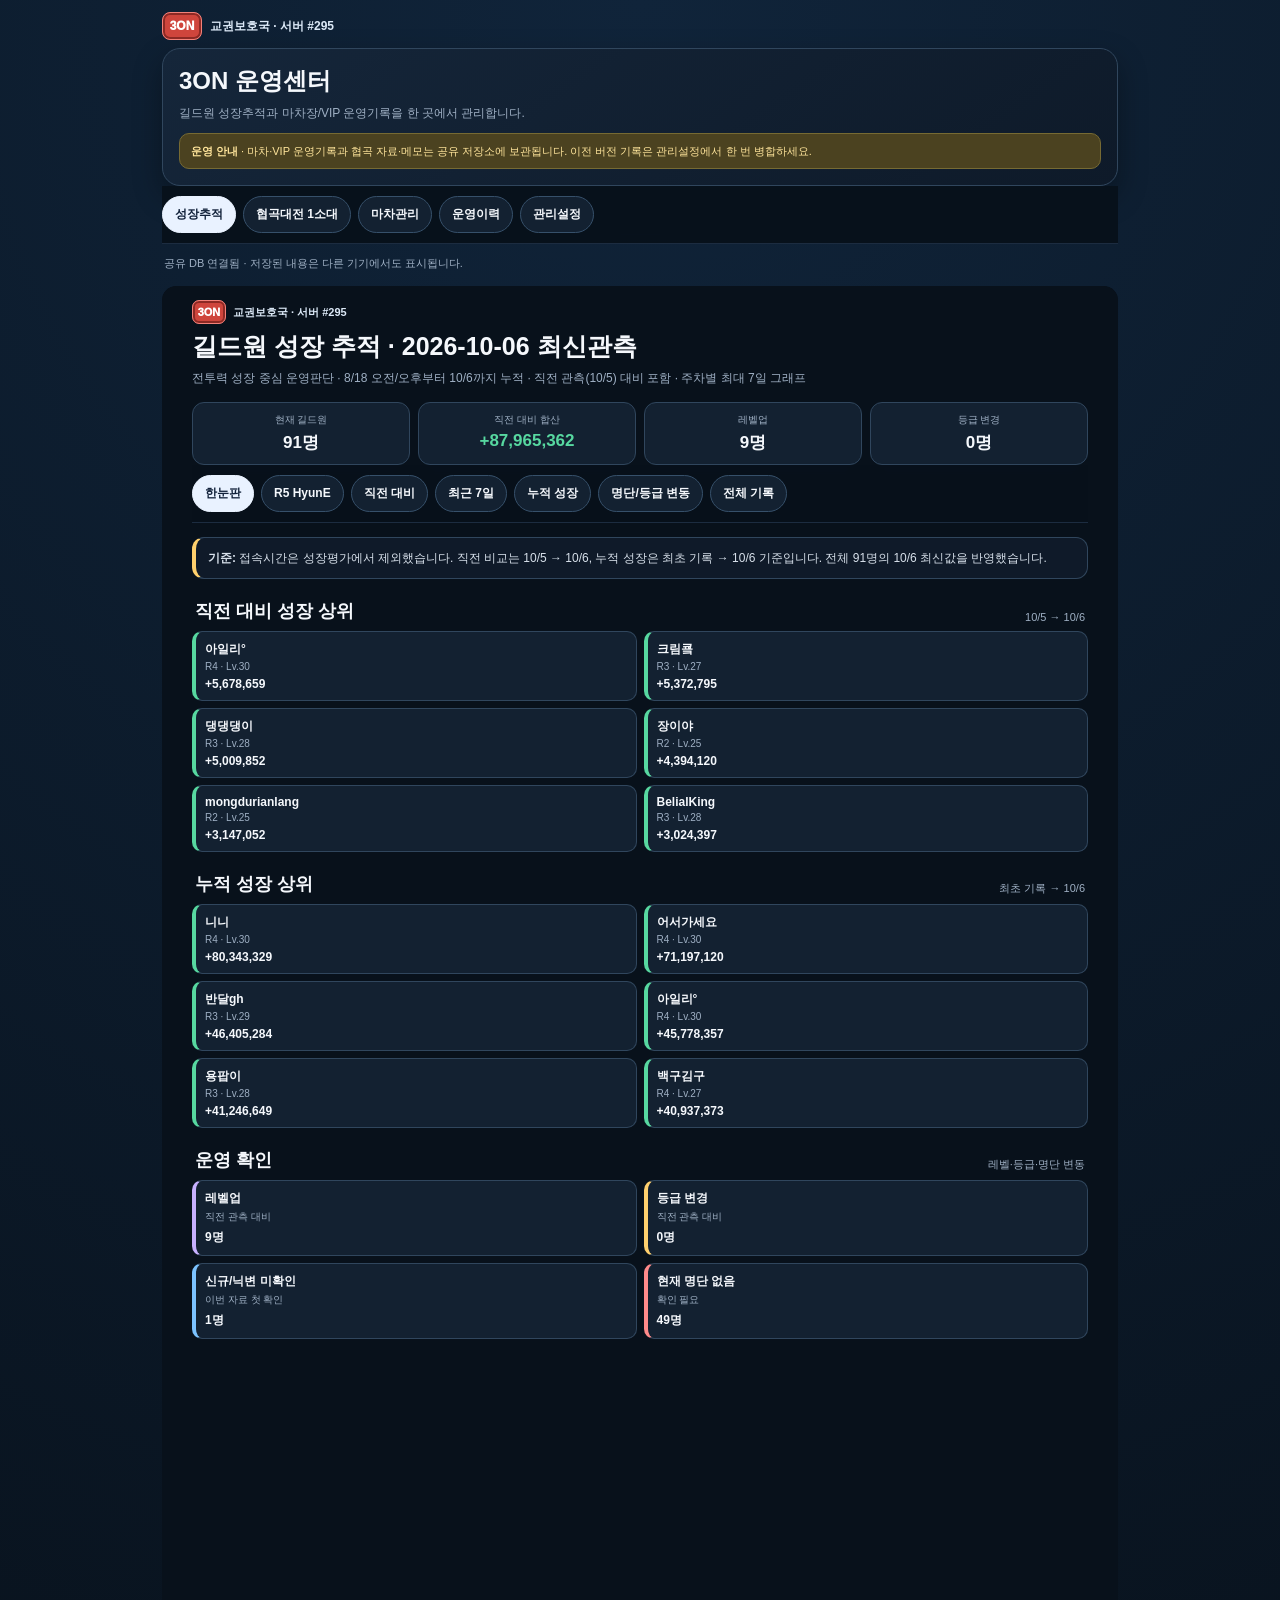
==== commit 22530802: "Fix 10/7 growth iframe data and initial carriage leader selection" ====
--- a/index_2026-10-07.html
+++ b/index_2026-10-07.html
@@ -90,7 +90,7 @@
 <style>.split{grid-template-columns:minmax(0,1fr)}.split>.card{min-width:0;width:100%}.field{min-width:0}.vip-main b{overflow-wrap:anywhere}.viprow{min-width:0}.day .state{overflow-wrap:anywhere}</style><style>#appNotice{display:none;position:fixed;left:50%;bottom:20px;transform:translateX(-50%);width:min(92vw,520px);z-index:250;background:#172a40;box-shadow:0 8px 30px #0009}#appNotice.show{display:block}#appNotice .actions{justify-content:flex-end}#confirmModal{z-index:240}#confirmMessage{white-space:pre-wrap;overflow-wrap:anywhere;line-height:1.6}</style><style>#canyon [hidden],#canyonDataModal [hidden]{display:none!important}
 .canyon-toolbar{max-width:300px;margin:16px 0}.canyon-line{display:grid;grid-template-columns:58px minmax(0,1fr) 125px 55px;gap:10px;align-items:center;min-width:0}.canyon-head{color:var(--muted);font-size:11px;padding:10px}.canyon-entry{background:#0e1927;border:1px solid #294158;border-radius:11px;margin:7px 0;overflow:hidden}.canyon-entry .canyon-line{padding:12px 10px;font-size:13px}.canyon-rank{font-size:11px;font-weight:800;white-space:nowrap}.canyon-name{font-weight:900;overflow-wrap:anywhere;line-height:1.4}.canyon-power{text-align:right;font-variant-numeric:tabular-nums;white-space:nowrap;font-weight:800}.canyon-head span:nth-child(3){text-align:right}.canyon-memo{padding:10px 12px;border-top:1px solid #294158;color:#d8e1eb;white-space:pre-wrap;overflow-wrap:anywhere;font-size:12px;line-height:1.6}.canyon-empty{padding:35px 12px;text-align:center;color:var(--muted);line-height:1.8;font-size:13px}.canyon-entry .smallbtn{min-height:36px;padding:7px 8px}.canyon-gold{color:#ffd06d}.canyon-silver{color:#d4dfec}.canyon-bronze{color:#d8ad86}#canyon>details summary{font-size:13px;font-weight:800;cursor:pointer}#canyonMemoModal,#canyonDataModal{z-index:180}#canyonMemoInput{max-height:45vh}#canyonWarning{margin:10px 0}
 @media(max-width:430px){.canyon-line{grid-template-columns:36px minmax(0,1fr) 98px 44px;gap:6px}.canyon-entry .canyon-line{padding:10px 7px;font-size:11px}.canyon-head{padding:8px 7px;font-size:10px}.canyon-rank{font-size:10px}.canyon-entry .smallbtn{font-size:10px;padding:6px}.canyon-memo{font-size:11px}.canyon-rank .medal{display:none}}
-</style></head>
+</style><style>.next-base-kpi{border-color:var(--green)!important;box-shadow:0 0 0 1px rgba(87,216,160,.18),0 0 14px rgba(87,216,160,.10)}</style></head>
 <body>
 <div class="login hide" id="loginGate">
   <div class="login-card">
@@ -113,7 +113,7 @@
 <section class="page" id="carriage">
 <div class="kpis" id="mainKpis"></div>
 <div class="split">
-  <div class="card today"><h2>오늘의 마차 운영</h2><div class="sub" id="todaySub"></div><div class="today-grid"><div class="today-box next-leader-box"><span>추천 마차장</span><b id="recommendedLeader">-</b></div><div class="today-box"><span>오늘 VIP</span><b id="todayVip">미지정</b></div></div><div class="nextline" id="nextLine"></div></div>
+  <div class="card today"><h2>오늘의 마차 운영</h2><div class="sub" id="todaySub"></div><div class="today-grid"><div class="today-box"><span>추천 마차장</span><b id="recommendedLeader">-</b></div><div class="today-box"><span>오늘 VIP</span><b id="todayVip">미지정</b></div></div><div class="nextline" id="nextLine"></div></div>
   <div class="card"><div class="week-head"><div><h3>이번 주 7회 현황</h3><div class="sub" id="weekRange"></div></div><span class="pill" id="weekCount">0 / 7</span></div><div class="days" id="weekDays"></div></div>
 </div>
 <div class="card"><h2>마차 운행 등록</h2><div class="sub">기본 로테이션은 지정 순서대로 진행하며, 중간투입은 기본 순번을 넘기지 않습니다.</div><div class="modebar" style="margin-top:10px"><button class="active" data-mode="base">기본 로테이션</button><button data-mode="insert">중간 투입</button></div><div class="formgrid"><div class="field"><label>운행일</label><input id="runDate" type="date"></div><div class="field"><label>마차장</label><select id="leaderSelect"></select></div><div class="field"><label>VIP 탑승객</label><input id="vipDisplay" readonly placeholder="VIP를 선택하세요"></div><div class="field"><label>&nbsp;</label><button class="btn ghost" id="pickVipBtn">길드원에서 VIP 선택</button></div><div class="field full"><label>비고</label><textarea id="memo" placeholder="필요할 때만 작성"></textarea></div></div><div class="preview" id="savePreview"></div><div class="actions"><button class="btn green" id="saveRun">운행 완료 저장</button><button class="btn ghost" id="clearForm">입력 초기화</button></div></div>
@@ -152,7 +152,7 @@
 <div class="sub" id="sharedGlobalStatus" role="status" style="padding:6px 2px;overflow-wrap:anywhere">공유 자료 연결 중</div><section class="page active" id="growth">
   <div class="growth-frame-wrap">
     <iframe id="growthFrame" title="3ON 길드원 성장추적"></iframe>
-    <script type="text/plain" id="growthPayload">[base64]/[base64]/[base64]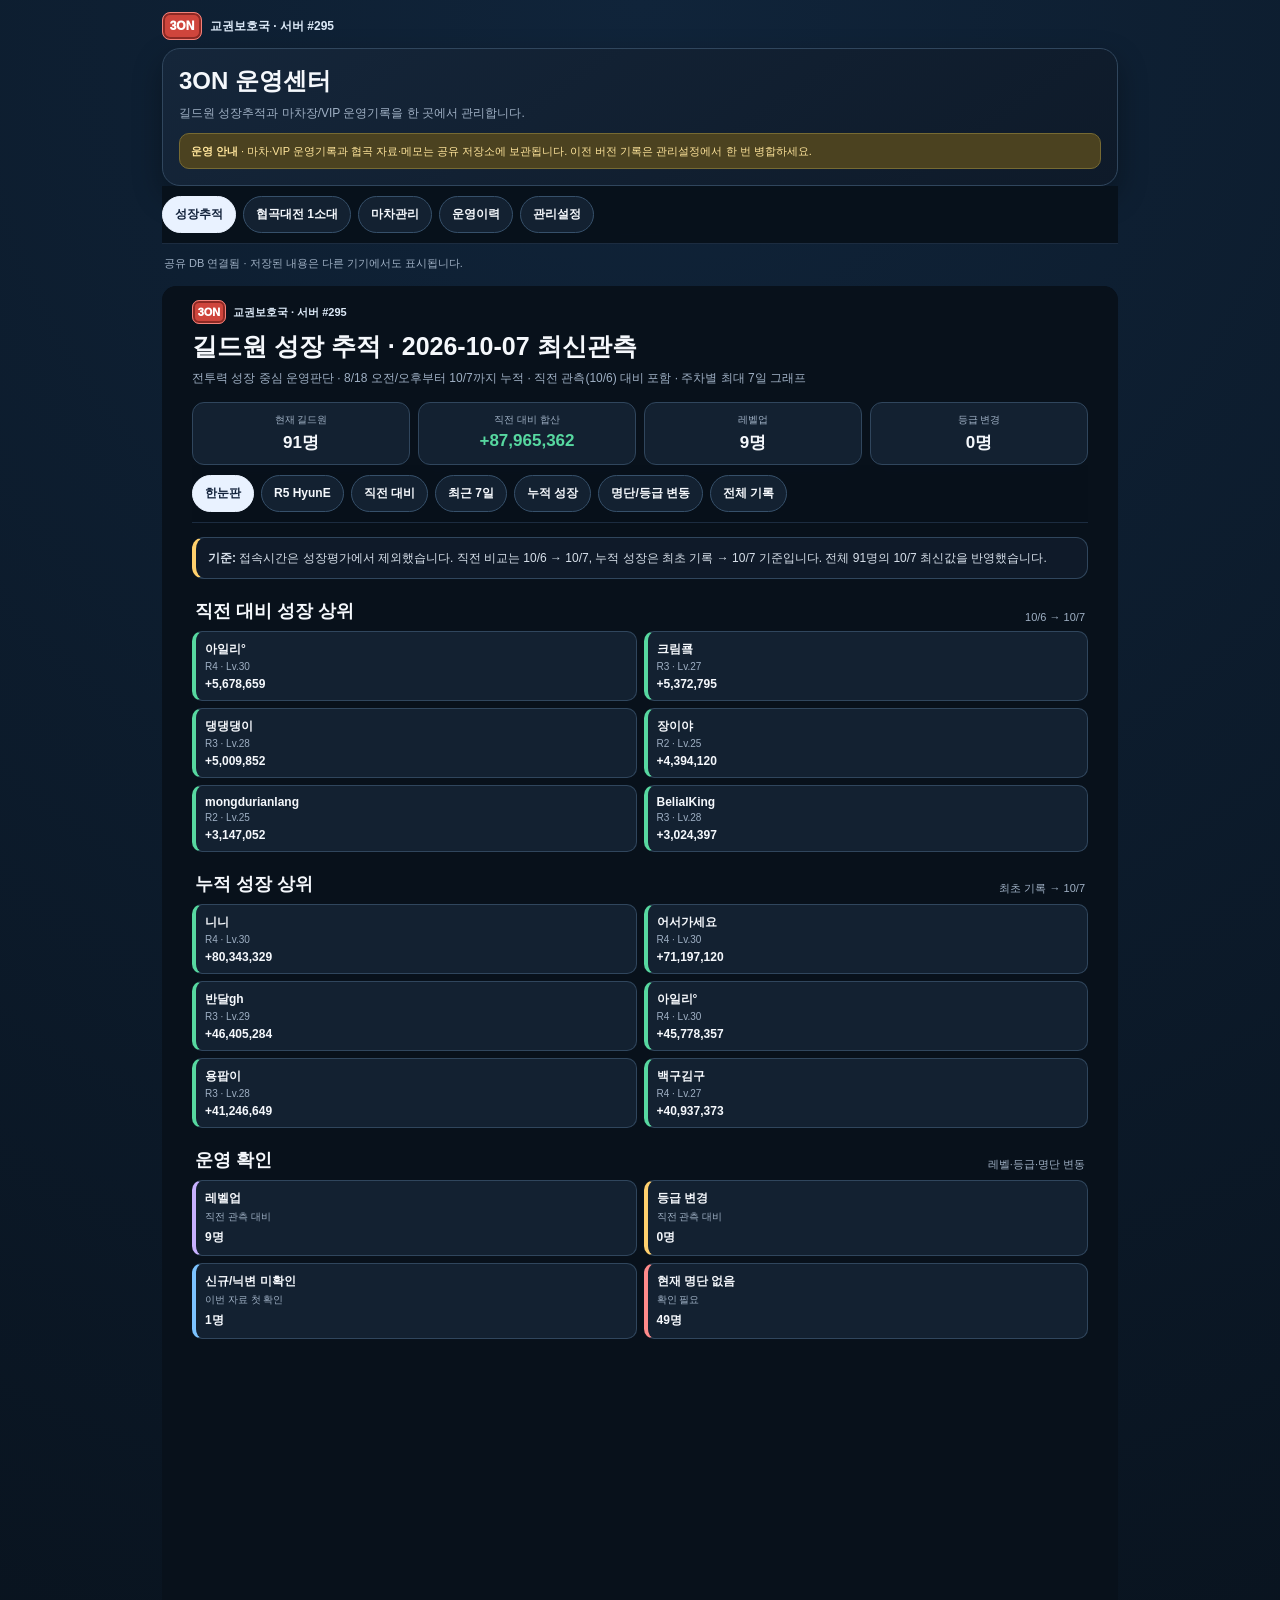
==== commit 3a27e9fc: "Fix 10/7 growth screen date labels" ====
--- a/index_2026-10-07.html
+++ b/index_2026-10-07.html
@@ -152,7 +152,7 @@
 <div class="sub" id="sharedGlobalStatus" role="status" style="padding:6px 2px;overflow-wrap:anywhere">공유 자료 연결 중</div><section class="page active" id="growth">
   <div class="growth-frame-wrap">
     <iframe id="growthFrame" title="3ON 길드원 성장추적"></iframe>
-    <script type="text/plain" id="growthPayload">[base64]/[base64]/[base64]/[base64]/[base64]/0YLQvtGA0JTRg9GIIiwiZGlzcGxheU5hbWUiOiLQodC60YPQu9GM0L/[base64]